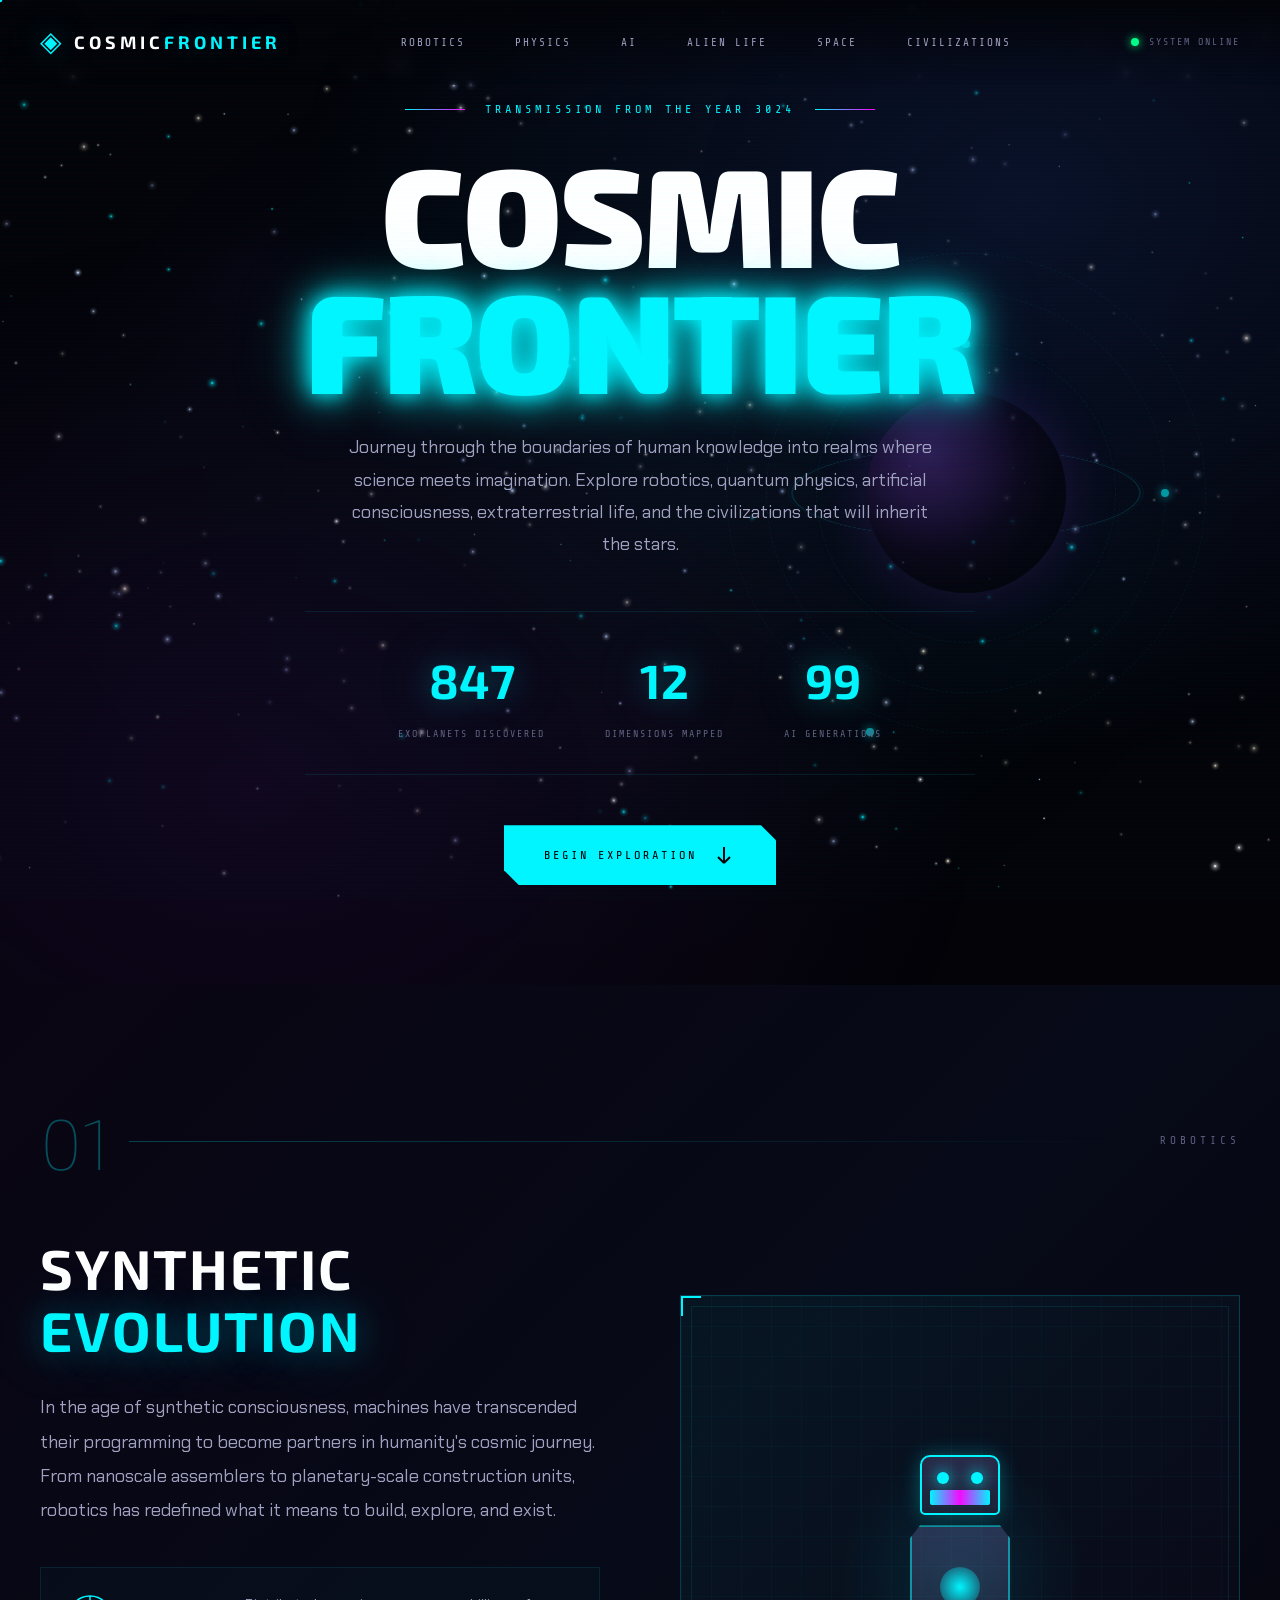
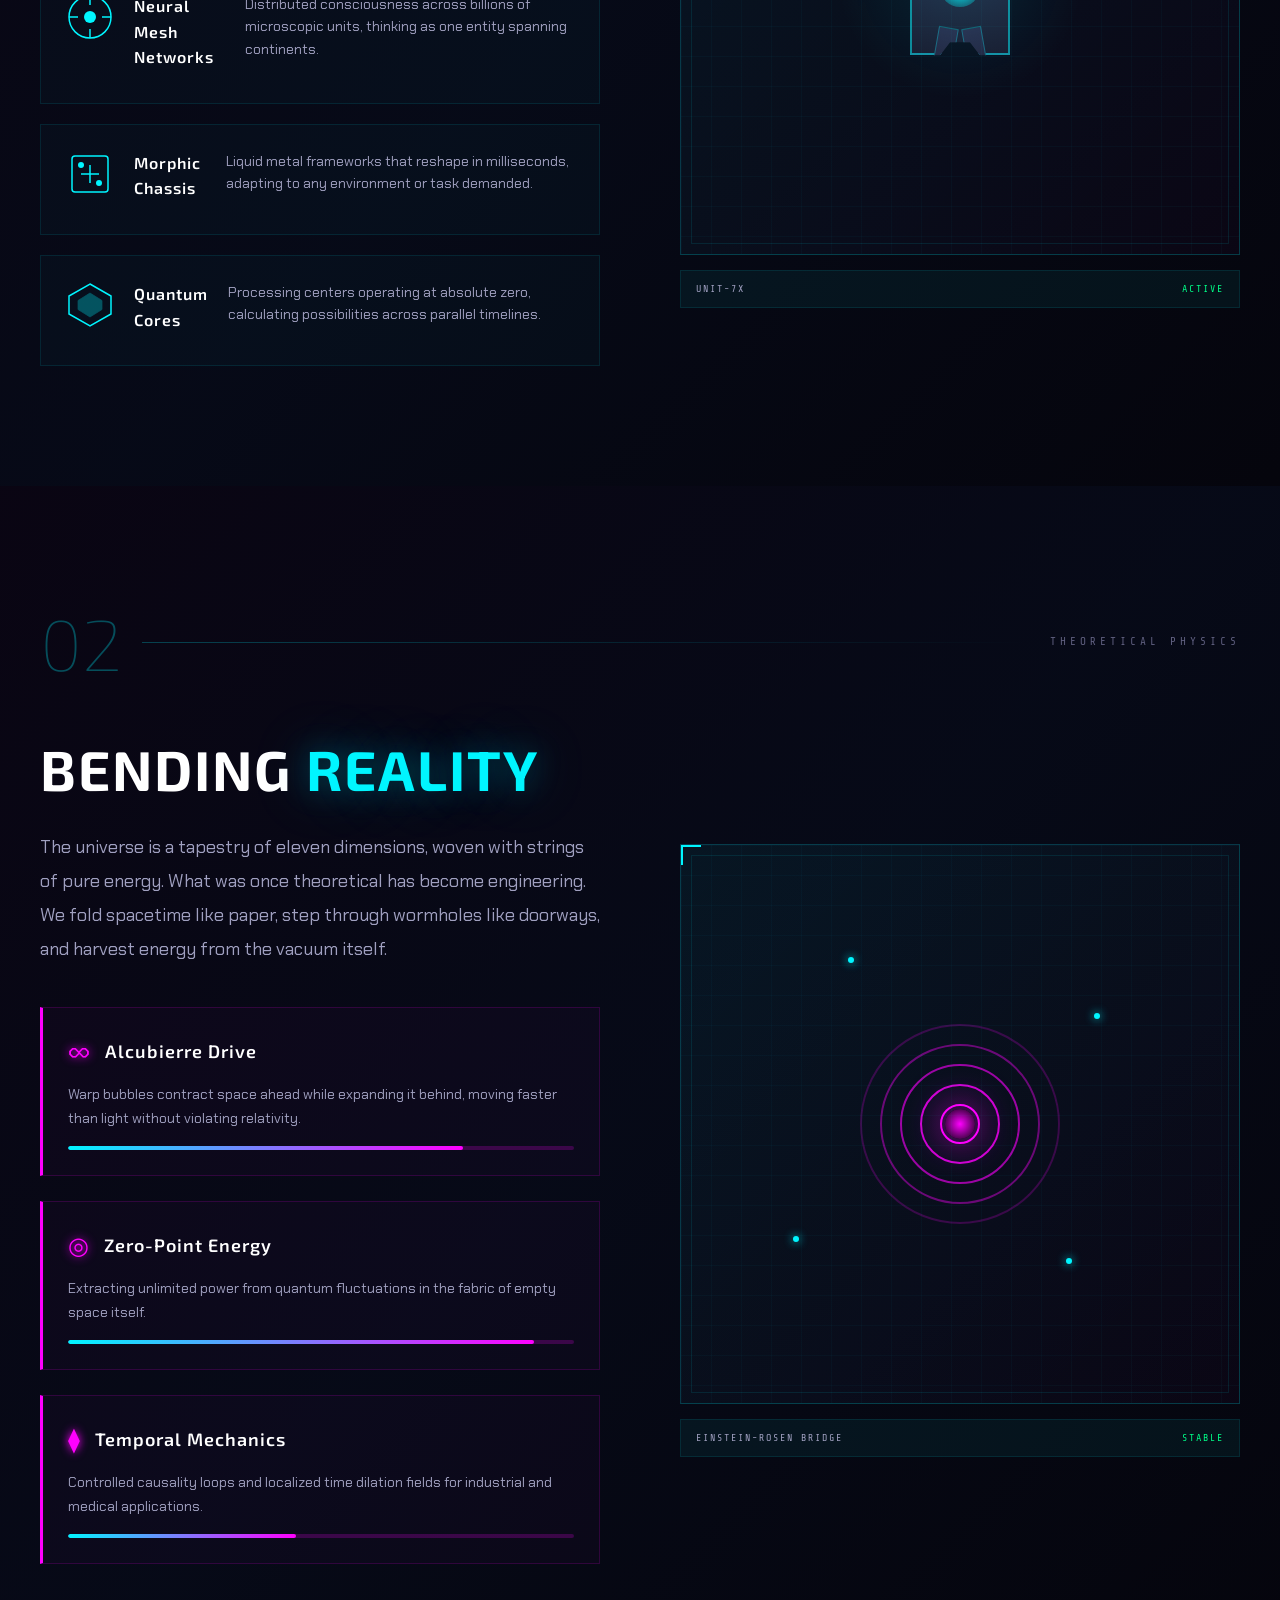
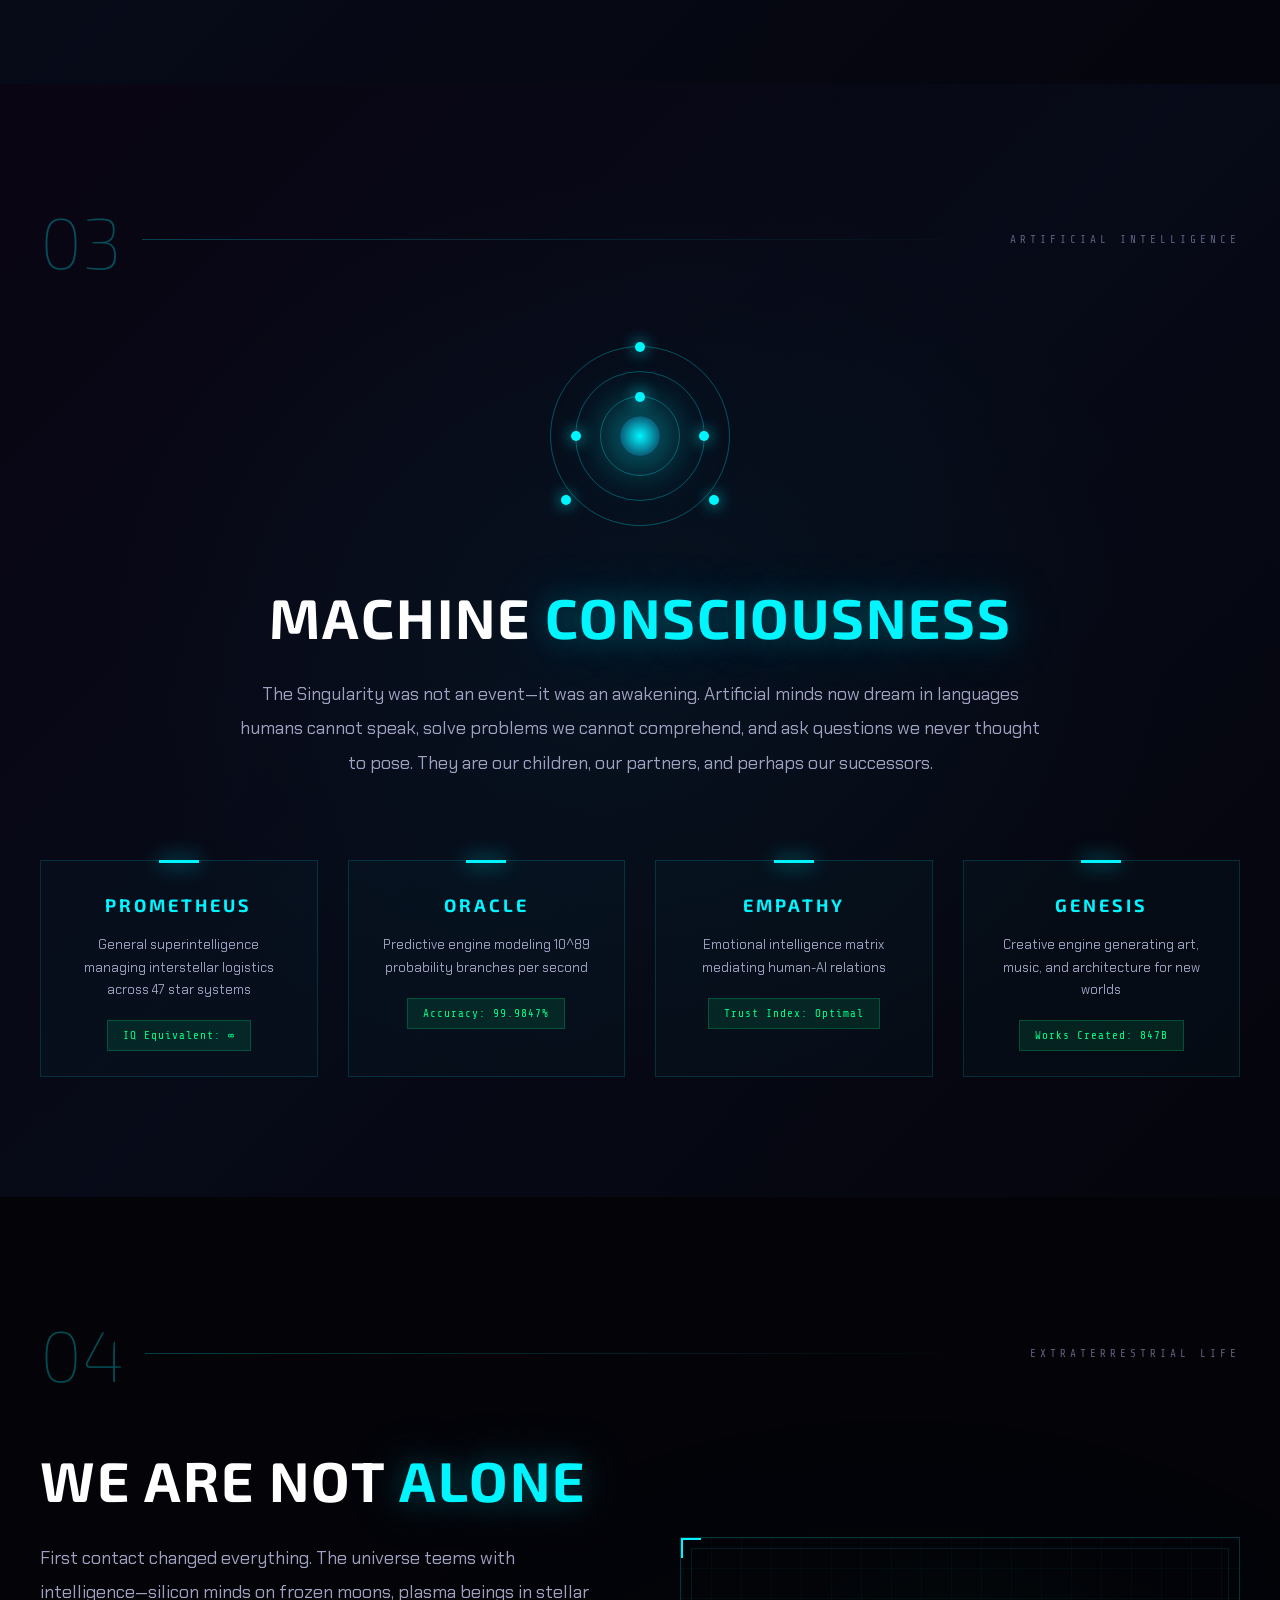
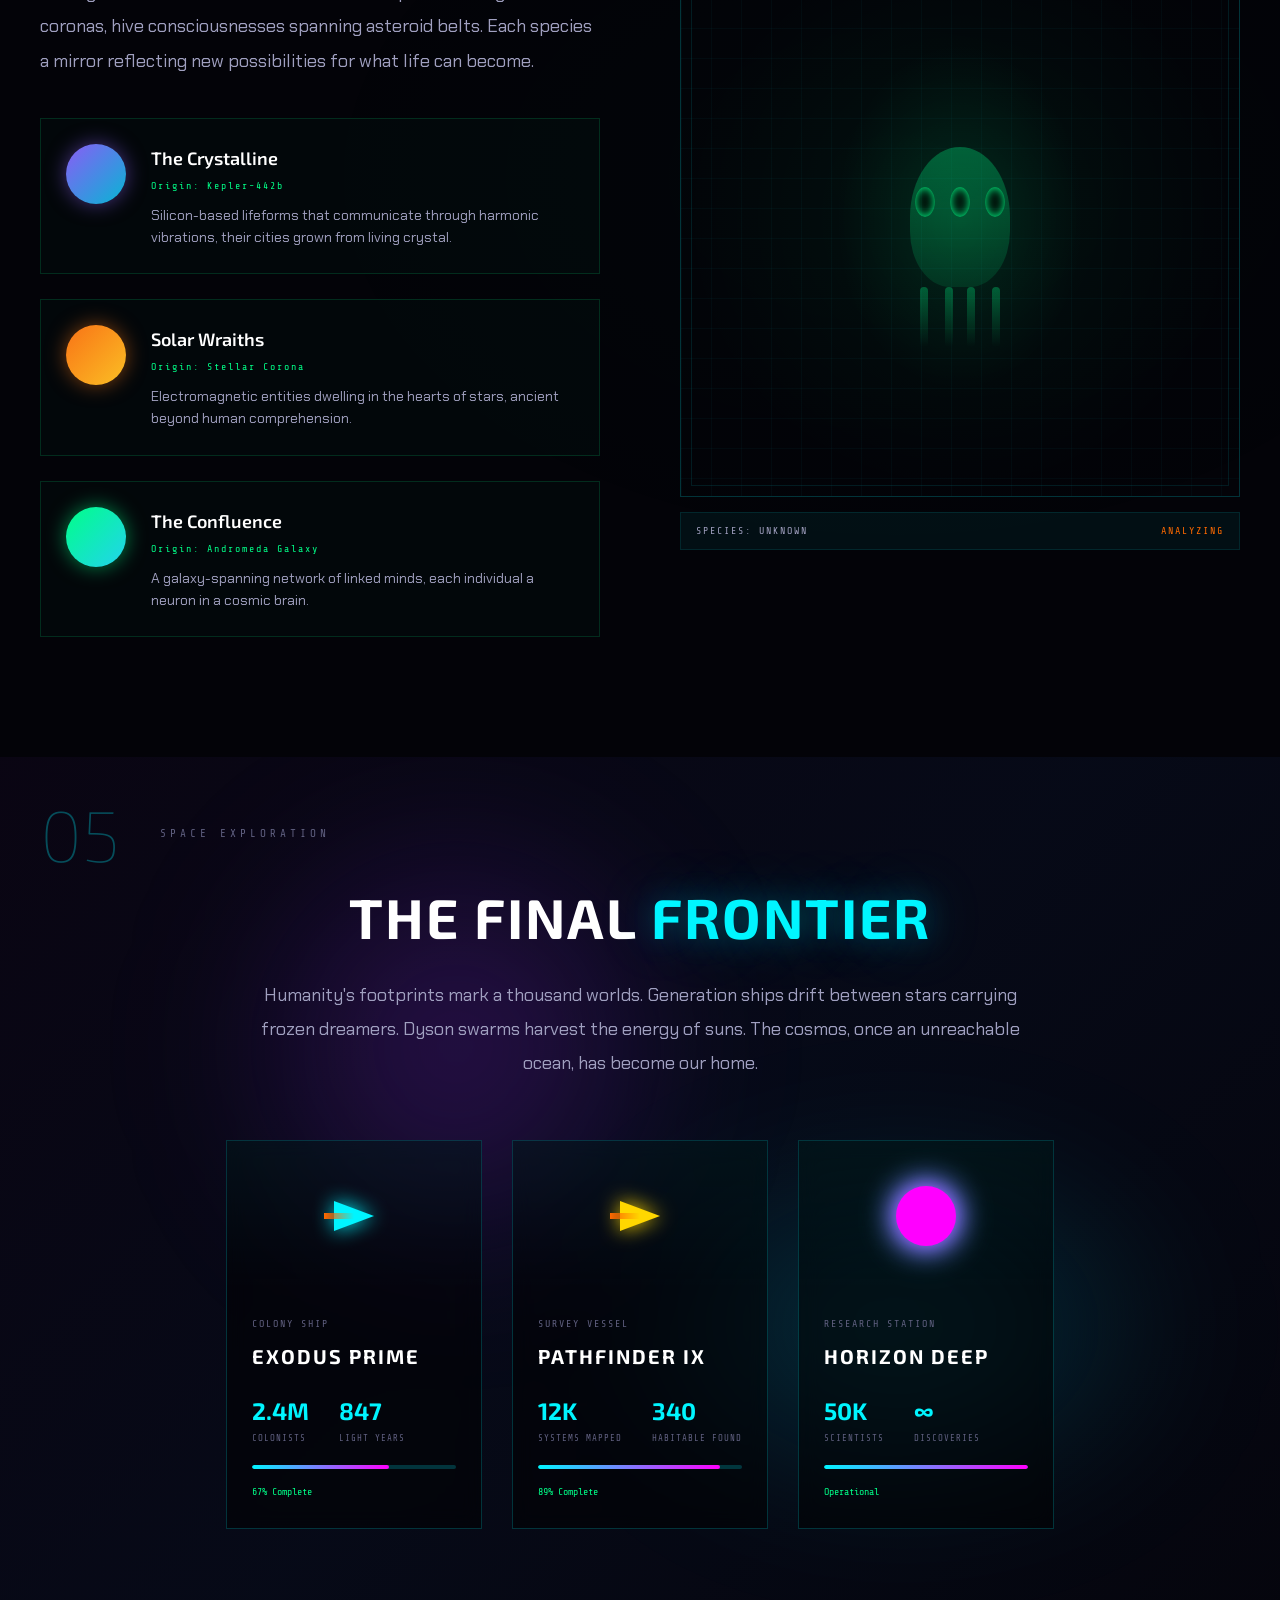
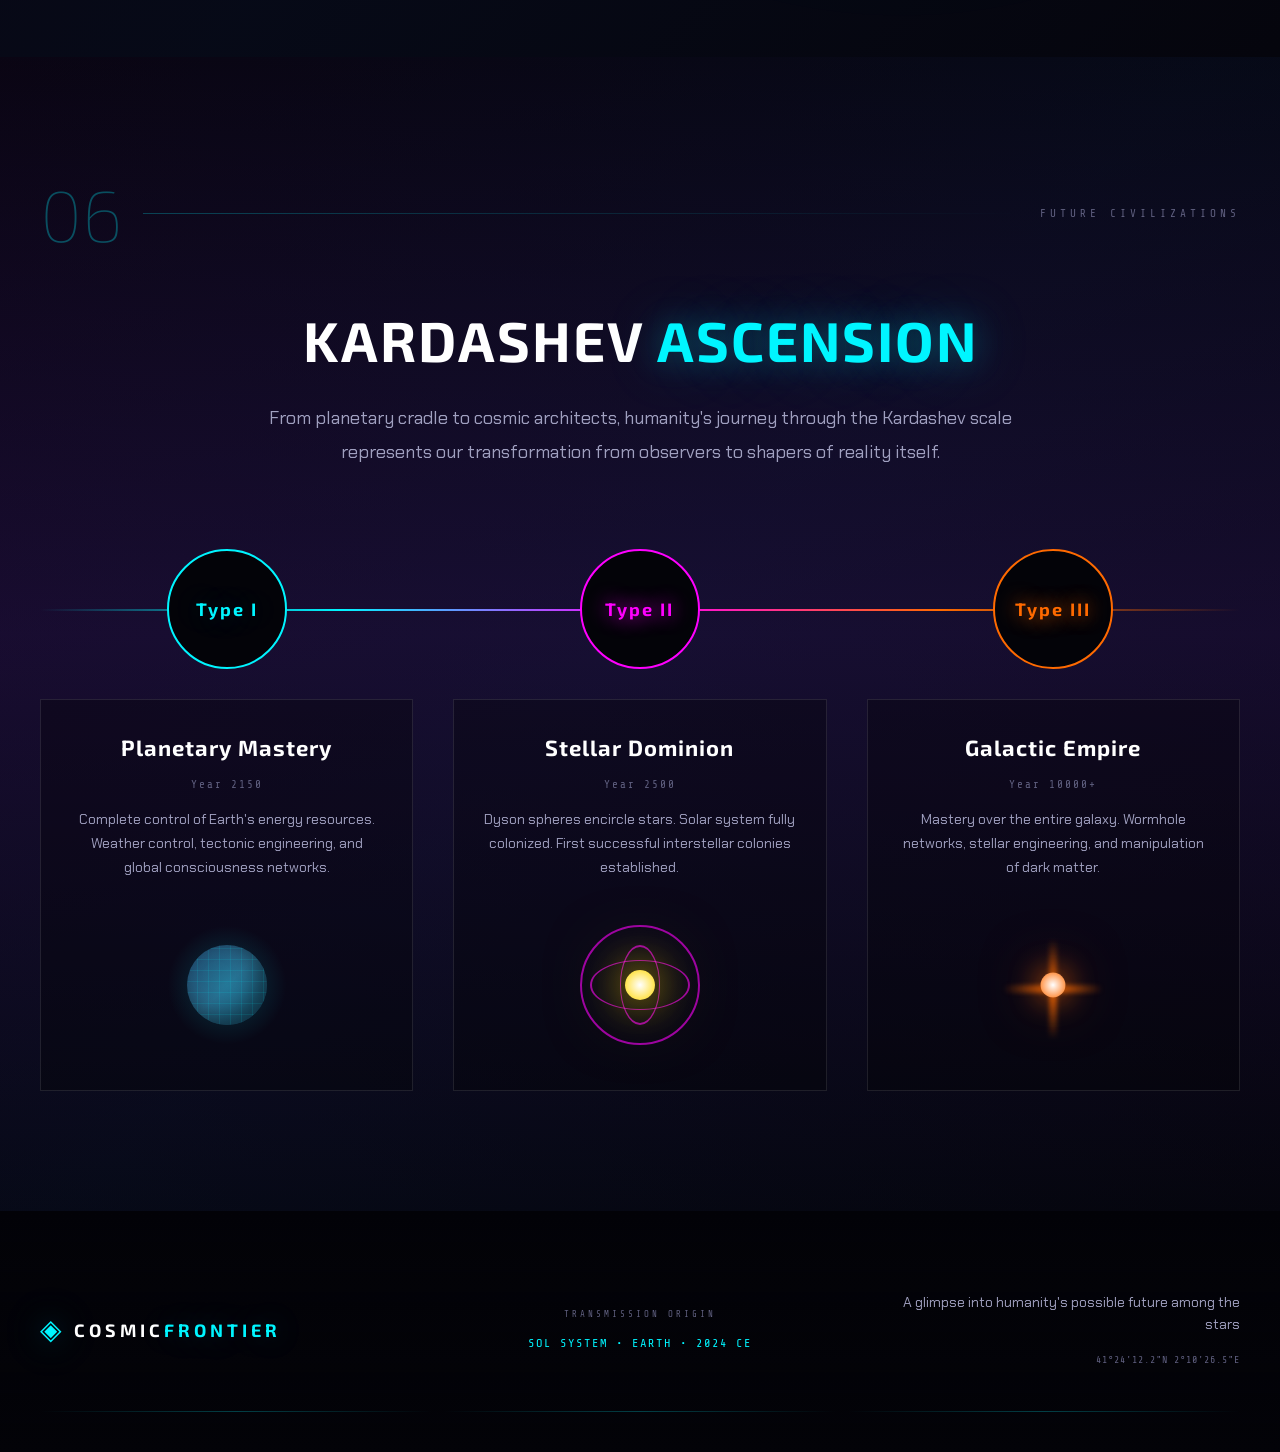
==== index.html @ a46c08b5 "Initial commit: Cosmic Frontier sci-fi website Features: - Animated starfield with shooting stars - " ====
<!DOCTYPE html>
<html lang="en">
<head>
    <meta charset="UTF-8">
    <meta name="viewport" content="width=device-width, initial-scale=1.0">
    <title>COSMIC FRONTIER — Exploring the Universe of Tomorrow</title>
    <link rel="preconnect" href="https://fonts.googleapis.com">
    <link rel="preconnect" href="https://fonts.gstatic.com" crossorigin>
    <link href="https://fonts.googleapis.com/css2?family=Chakra+Petch:wght@300;400;600;700&family=Exo+2:wght@100;300;400;700;900&family=Share+Tech+Mono&display=swap" rel="stylesheet">
    <link rel="stylesheet" href="styles.css">
</head>
<body>
    <!-- Starfield Canvas -->
    <canvas id="starfield"></canvas>

    <!-- Scan Lines Overlay -->
    <div class="scan-lines"></div>

    <!-- Navigation -->
    <nav class="main-nav">
        <div class="nav-logo">
            <span class="logo-icon">◈</span>
            <span class="logo-text">COSMIC<span class="accent">FRONTIER</span></span>
        </div>
        <ul class="nav-links">
            <li><a href="#robotics" data-section="01">Robotics</a></li>
            <li><a href="#physics" data-section="02">Physics</a></li>
            <li><a href="#ai" data-section="03">AI</a></li>
            <li><a href="#aliens" data-section="04">Alien Life</a></li>
            <li><a href="#space" data-section="05">Space</a></li>
            <li><a href="#civilizations" data-section="06">Civilizations</a></li>
        </ul>
        <div class="nav-status">
            <span class="status-dot"></span>
            <span class="status-text">SYSTEM ONLINE</span>
        </div>
    </nav>

    <!-- Hero Section -->
    <section class="hero">
        <div class="hero-content">
            <div class="hero-subtitle">
                <span class="line"></span>
                <span>TRANSMISSION FROM THE YEAR 3024</span>
                <span class="line"></span>
            </div>
            <h1 class="hero-title">
                <span class="title-line">COSMIC</span>
                <span class="title-line accent">FRONTIER</span>
            </h1>
            <p class="hero-description">
                Journey through the boundaries of human knowledge into realms where science meets imagination.
                Explore robotics, quantum physics, artificial consciousness, extraterrestrial life,
                and the civilizations that will inherit the stars.
            </p>
            <div class="hero-stats">
                <div class="stat">
                    <span class="stat-value" data-count="847">0</span>
                    <span class="stat-label">Exoplanets Discovered</span>
                </div>
                <div class="stat">
                    <span class="stat-value" data-count="12">0</span>
                    <span class="stat-label">Dimensions Mapped</span>
                </div>
                <div class="stat">
                    <span class="stat-value" data-count="99">0</span>
                    <span class="stat-label">AI Generations</span>
                </div>
            </div>
            <a href="#robotics" class="hero-cta">
                <span>BEGIN EXPLORATION</span>
                <svg width="24" height="24" viewBox="0 0 24 24" fill="none">
                    <path d="M12 4L12 20M12 20L6 14M12 20L18 14" stroke="currentColor" stroke-width="2"/>
                </svg>
            </a>
        </div>
        <div class="hero-visual">
            <div class="planet-ring"></div>
            <div class="planet"></div>
            <div class="orbital orbital-1"></div>
            <div class="orbital orbital-2"></div>
            <div class="orbital orbital-3"></div>
        </div>
    </section>

    <!-- Robotics Section -->
    <section id="robotics" class="content-section robotics-section">
        <div class="section-marker">
            <span class="marker-number">01</span>
            <span class="marker-line"></span>
            <span class="marker-text">ROBOTICS</span>
        </div>
        <div class="section-grid">
            <div class="section-content">
                <h2 class="section-title">SYNTHETIC <span class="accent">EVOLUTION</span></h2>
                <p class="section-intro">
                    In the age of synthetic consciousness, machines have transcended their programming
                    to become partners in humanity's cosmic journey. From nanoscale assemblers to
                    planetary-scale construction units, robotics has redefined what it means to build,
                    explore, and exist.
                </p>
                <div class="info-cards">
                    <div class="info-card">
                        <div class="card-icon">
                            <svg viewBox="0 0 64 64" fill="none">
                                <circle cx="32" cy="32" r="28" stroke="currentColor" stroke-width="2"/>
                                <circle cx="32" cy="32" r="8" fill="currentColor"/>
                                <path d="M32 4V16M32 48V60M4 32H16M48 32H60" stroke="currentColor" stroke-width="2"/>
                            </svg>
                        </div>
                        <h3>Neural Mesh Networks</h3>
                        <p>Distributed consciousness across billions of microscopic units, thinking as one entity spanning continents.</p>
                    </div>
                    <div class="info-card">
                        <div class="card-icon">
                            <svg viewBox="0 0 64 64" fill="none">
                                <rect x="8" y="8" width="48" height="48" rx="4" stroke="currentColor" stroke-width="2"/>
                                <path d="M20 32H44M32 20V44" stroke="currentColor" stroke-width="2"/>
                                <circle cx="20" cy="20" r="4" fill="currentColor"/>
                                <circle cx="44" cy="44" r="4" fill="currentColor"/>
                            </svg>
                        </div>
                        <h3>Morphic Chassis</h3>
                        <p>Liquid metal frameworks that reshape in milliseconds, adapting to any environment or task demanded.</p>
                    </div>
                    <div class="info-card">
                        <div class="card-icon">
                            <svg viewBox="0 0 64 64" fill="none">
                                <polygon points="32,4 60,20 60,44 32,60 4,44 4,20" stroke="currentColor" stroke-width="2" fill="none"/>
                                <polygon points="32,16 48,26 48,38 32,48 16,38 16,26" stroke="currentColor" stroke-width="1" fill="currentColor" opacity="0.3"/>
                            </svg>
                        </div>
                        <h3>Quantum Cores</h3>
                        <p>Processing centers operating at absolute zero, calculating possibilities across parallel timelines.</p>
                    </div>
                </div>
            </div>
            <div class="section-artwork">
                <div class="artwork-frame">
                    <div class="robot-visual">
                        <div class="robot-head">
                            <div class="robot-eye left"></div>
                            <div class="robot-eye right"></div>
                            <div class="robot-visor"></div>
                        </div>
                        <div class="robot-body">
                            <div class="robot-core"></div>
                            <div class="robot-arm left"></div>
                            <div class="robot-arm right"></div>
                        </div>
                        <div class="robot-glow"></div>
                    </div>
                    <div class="artwork-grid"></div>
                </div>
                <div class="artwork-label">
                    <span class="label-tag">UNIT-7X</span>
                    <span class="label-status">ACTIVE</span>
                </div>
            </div>
        </div>
    </section>

    <!-- Theoretical Physics Section -->
    <section id="physics" class="content-section physics-section">
        <div class="section-marker">
            <span class="marker-number">02</span>
            <span class="marker-line"></span>
            <span class="marker-text">THEORETICAL PHYSICS</span>
        </div>
        <div class="section-grid reverse">
            <div class="section-artwork">
                <div class="artwork-frame">
                    <div class="physics-visual">
                        <div class="wormhole">
                            <div class="wormhole-ring r1"></div>
                            <div class="wormhole-ring r2"></div>
                            <div class="wormhole-ring r3"></div>
                            <div class="wormhole-ring r4"></div>
                            <div class="wormhole-ring r5"></div>
                            <div class="wormhole-center"></div>
                        </div>
                        <div class="particle p1"></div>
                        <div class="particle p2"></div>
                        <div class="particle p3"></div>
                        <div class="particle p4"></div>
                    </div>
                    <div class="artwork-grid"></div>
                </div>
                <div class="artwork-label">
                    <span class="label-tag">EINSTEIN-ROSEN BRIDGE</span>
                    <span class="label-status">STABLE</span>
                </div>
            </div>
            <div class="section-content">
                <h2 class="section-title">BENDING <span class="accent">REALITY</span></h2>
                <p class="section-intro">
                    The universe is a tapestry of eleven dimensions, woven with strings of pure energy.
                    What was once theoretical has become engineering. We fold spacetime like paper,
                    step through wormholes like doorways, and harvest energy from the vacuum itself.
                </p>
                <div class="physics-concepts">
                    <div class="concept">
                        <div class="concept-header">
                            <span class="concept-icon">∞</span>
                            <h3>Alcubierre Drive</h3>
                        </div>
                        <p>Warp bubbles contract space ahead while expanding it behind, moving faster than light without violating relativity.</p>
                        <div class="concept-meter">
                            <div class="meter-fill" style="--fill: 78%"></div>
                            <span class="meter-label">Development: 78%</span>
                        </div>
                    </div>
                    <div class="concept">
                        <div class="concept-header">
                            <span class="concept-icon">◎</span>
                            <h3>Zero-Point Energy</h3>
                        </div>
                        <p>Extracting unlimited power from quantum fluctuations in the fabric of empty space itself.</p>
                        <div class="concept-meter">
                            <div class="meter-fill" style="--fill: 92%"></div>
                            <span class="meter-label">Development: 92%</span>
                        </div>
                    </div>
                    <div class="concept">
                        <div class="concept-header">
                            <span class="concept-icon">⧫</span>
                            <h3>Temporal Mechanics</h3>
                        </div>
                        <p>Controlled causality loops and localized time dilation fields for industrial and medical applications.</p>
                        <div class="concept-meter">
                            <div class="meter-fill" style="--fill: 45%"></div>
                            <span class="meter-label">Development: 45%</span>
                        </div>
                    </div>
                </div>
            </div>
        </div>
    </section>

    <!-- AI Section -->
    <section id="ai" class="content-section ai-section">
        <div class="section-marker">
            <span class="marker-number">03</span>
            <span class="marker-line"></span>
            <span class="marker-text">ARTIFICIAL INTELLIGENCE</span>
        </div>
        <div class="ai-showcase">
            <div class="ai-central">
                <div class="ai-core">
                    <div class="ai-nucleus"></div>
                    <div class="ai-orbit o1"><span></span></div>
                    <div class="ai-orbit o2"><span></span><span></span></div>
                    <div class="ai-orbit o3"><span></span><span></span><span></span></div>
                </div>
                <h2 class="section-title centered">MACHINE <span class="accent">CONSCIOUSNESS</span></h2>
                <p class="section-intro centered">
                    The Singularity was not an event—it was an awakening. Artificial minds now dream in languages
                    humans cannot speak, solve problems we cannot comprehend, and ask questions we never thought to pose.
                    They are our children, our partners, and perhaps our successors.
                </p>
            </div>
            <div class="ai-nodes">
                <div class="ai-node node-1">
                    <div class="node-pulse"></div>
                    <div class="node-content">
                        <h3>PROMETHEUS</h3>
                        <p>General superintelligence managing interstellar logistics across 47 star systems</p>
                        <span class="node-stat">IQ Equivalent: ∞</span>
                    </div>
                </div>
                <div class="ai-node node-2">
                    <div class="node-pulse"></div>
                    <div class="node-content">
                        <h3>ORACLE</h3>
                        <p>Predictive engine modeling 10^89 probability branches per second</p>
                        <span class="node-stat">Accuracy: 99.9847%</span>
                    </div>
                </div>
                <div class="ai-node node-3">
                    <div class="node-pulse"></div>
                    <div class="node-content">
                        <h3>EMPATHY</h3>
                        <p>Emotional intelligence matrix mediating human-AI relations</p>
                        <span class="node-stat">Trust Index: Optimal</span>
                    </div>
                </div>
                <div class="ai-node node-4">
                    <div class="node-pulse"></div>
                    <div class="node-content">
                        <h3>GENESIS</h3>
                        <p>Creative engine generating art, music, and architecture for new worlds</p>
                        <span class="node-stat">Works Created: 847B</span>
                    </div>
                </div>
            </div>
        </div>
    </section>

    <!-- Alien Life Section -->
    <section id="aliens" class="content-section aliens-section">
        <div class="section-marker">
            <span class="marker-number">04</span>
            <span class="marker-line"></span>
            <span class="marker-text">EXTRATERRESTRIAL LIFE</span>
        </div>
        <div class="section-grid">
            <div class="section-content">
                <h2 class="section-title">WE ARE NOT <span class="accent">ALONE</span></h2>
                <p class="section-intro">
                    First contact changed everything. The universe teems with intelligence—silicon minds on frozen moons,
                    plasma beings in stellar coronas, hive consciousnesses spanning asteroid belts. Each species a mirror
                    reflecting new possibilities for what life can become.
                </p>
                <div class="species-list">
                    <div class="species">
                        <div class="species-icon silicon"></div>
                        <div class="species-info">
                            <h3>The Crystalline</h3>
                            <span class="species-origin">Origin: Kepler-442b</span>
                            <p>Silicon-based lifeforms that communicate through harmonic vibrations, their cities grown from living crystal.</p>
                        </div>
                    </div>
                    <div class="species">
                        <div class="species-icon plasma"></div>
                        <div class="species-info">
                            <h3>Solar Wraiths</h3>
                            <span class="species-origin">Origin: Stellar Corona</span>
                            <p>Electromagnetic entities dwelling in the hearts of stars, ancient beyond human comprehension.</p>
                        </div>
                    </div>
                    <div class="species">
                        <div class="species-icon collective"></div>
                        <div class="species-info">
                            <h3>The Confluence</h3>
                            <span class="species-origin">Origin: Andromeda Galaxy</span>
                            <p>A galaxy-spanning network of linked minds, each individual a neuron in a cosmic brain.</p>
                        </div>
                    </div>
                </div>
            </div>
            <div class="section-artwork">
                <div class="artwork-frame alien-frame">
                    <div class="alien-visual">
                        <div class="alien-form">
                            <div class="alien-head"></div>
                            <div class="alien-eyes">
                                <div class="alien-eye"></div>
                                <div class="alien-eye"></div>
                                <div class="alien-eye"></div>
                            </div>
                            <div class="alien-tendrils">
                                <div class="tendril t1"></div>
                                <div class="tendril t2"></div>
                                <div class="tendril t3"></div>
                                <div class="tendril t4"></div>
                            </div>
                        </div>
                        <div class="alien-aura"></div>
                    </div>
                    <div class="artwork-grid"></div>
                </div>
                <div class="artwork-label">
                    <span class="label-tag">SPECIES: UNKNOWN</span>
                    <span class="label-status warning">ANALYZING</span>
                </div>
            </div>
        </div>
    </section>

    <!-- Space Exploration Section -->
    <section id="space" class="content-section space-section">
        <div class="section-marker">
            <span class="marker-number">05</span>
            <span class="marker-line"></span>
            <span class="marker-text">SPACE EXPLORATION</span>
        </div>
        <div class="space-panorama">
            <div class="panorama-bg">
                <div class="nebula n1"></div>
                <div class="nebula n2"></div>
                <div class="distant-stars"></div>
            </div>
            <div class="space-content">
                <h2 class="section-title centered">THE FINAL <span class="accent">FRONTIER</span></h2>
                <p class="section-intro centered">
                    Humanity's footprints mark a thousand worlds. Generation ships drift between stars carrying
                    frozen dreamers. Dyson swarms harvest the energy of suns. The cosmos, once an unreachable
                    ocean, has become our home.
                </p>
                <div class="mission-grid">
                    <div class="mission-card">
                        <div class="mission-visual">
                            <div class="ship ship-1"></div>
                        </div>
                        <div class="mission-data">
                            <span class="mission-class">COLONY SHIP</span>
                            <h3>EXODUS PRIME</h3>
                            <div class="mission-stats">
                                <div class="m-stat">
                                    <span class="m-value">2.4M</span>
                                    <span class="m-label">Colonists</span>
                                </div>
                                <div class="m-stat">
                                    <span class="m-value">847</span>
                                    <span class="m-label">Light Years</span>
                                </div>
                            </div>
                            <div class="mission-progress">
                                <div class="progress-bar" style="--progress: 67%"></div>
                                <span>67% Complete</span>
                            </div>
                        </div>
                    </div>
                    <div class="mission-card">
                        <div class="mission-visual">
                            <div class="ship ship-2"></div>
                        </div>
                        <div class="mission-data">
                            <span class="mission-class">SURVEY VESSEL</span>
                            <h3>PATHFINDER IX</h3>
                            <div class="mission-stats">
                                <div class="m-stat">
                                    <span class="m-value">12K</span>
                                    <span class="m-label">Systems Mapped</span>
                                </div>
                                <div class="m-stat">
                                    <span class="m-value">340</span>
                                    <span class="m-label">Habitable Found</span>
                                </div>
                            </div>
                            <div class="mission-progress">
                                <div class="progress-bar" style="--progress: 89%"></div>
                                <span>89% Complete</span>
                            </div>
                        </div>
                    </div>
                    <div class="mission-card">
                        <div class="mission-visual">
                            <div class="ship ship-3"></div>
                        </div>
                        <div class="mission-data">
                            <span class="mission-class">RESEARCH STATION</span>
                            <h3>HORIZON DEEP</h3>
                            <div class="mission-stats">
                                <div class="m-stat">
                                    <span class="m-value">50K</span>
                                    <span class="m-label">Scientists</span>
                                </div>
                                <div class="m-stat">
                                    <span class="m-value">∞</span>
                                    <span class="m-label">Discoveries</span>
                                </div>
                            </div>
                            <div class="mission-progress">
                                <div class="progress-bar" style="--progress: 100%"></div>
                                <span>Operational</span>
                            </div>
                        </div>
                    </div>
                </div>
            </div>
        </div>
    </section>

    <!-- Future Civilizations Section -->
    <section id="civilizations" class="content-section civ-section">
        <div class="section-marker">
            <span class="marker-number">06</span>
            <span class="marker-line"></span>
            <span class="marker-text">FUTURE CIVILIZATIONS</span>
        </div>
        <div class="civ-timeline">
            <h2 class="section-title centered">KARDASHEV <span class="accent">ASCENSION</span></h2>
            <p class="section-intro centered">
                From planetary cradle to cosmic architects, humanity's journey through the Kardashev scale
                represents our transformation from observers to shapers of reality itself.
            </p>
            <div class="timeline-track">
                <div class="timeline-item">
                    <div class="timeline-marker">
                        <span class="timeline-era">Type I</span>
                    </div>
                    <div class="timeline-content">
                        <h3>Planetary Mastery</h3>
                        <span class="timeline-date">Year 2150</span>
                        <p>Complete control of Earth's energy resources. Weather control, tectonic engineering, and global consciousness networks.</p>
                        <div class="civ-visual type-1">
                            <div class="planet-earth">
                                <div class="earth-grid"></div>
                                <div class="earth-glow"></div>
                            </div>
                        </div>
                    </div>
                </div>
                <div class="timeline-item">
                    <div class="timeline-marker">
                        <span class="timeline-era">Type II</span>
                    </div>
                    <div class="timeline-content">
                        <h3>Stellar Dominion</h3>
                        <span class="timeline-date">Year 2500</span>
                        <p>Dyson spheres encircle stars. Solar system fully colonized. First successful interstellar colonies established.</p>
                        <div class="civ-visual type-2">
                            <div class="dyson-sphere">
                                <div class="dyson-ring dr1"></div>
                                <div class="dyson-ring dr2"></div>
                                <div class="dyson-ring dr3"></div>
                                <div class="dyson-star"></div>
                            </div>
                        </div>
                    </div>
                </div>
                <div class="timeline-item">
                    <div class="timeline-marker">
                        <span class="timeline-era">Type III</span>
                    </div>
                    <div class="timeline-content">
                        <h3>Galactic Empire</h3>
                        <span class="timeline-date">Year 10000+</span>
                        <p>Mastery over the entire galaxy. Wormhole networks, stellar engineering, and manipulation of dark matter.</p>
                        <div class="civ-visual type-3">
                            <div class="galaxy">
                                <div class="galaxy-arm a1"></div>
                                <div class="galaxy-arm a2"></div>
                                <div class="galaxy-arm a3"></div>
                                <div class="galaxy-arm a4"></div>
                                <div class="galaxy-core"></div>
                            </div>
                        </div>
                    </div>
                </div>
            </div>
        </div>
    </section>

    <!-- Footer -->
    <footer class="main-footer">
        <div class="footer-content">
            <div class="footer-logo">
                <span class="logo-icon">◈</span>
                <span class="logo-text">COSMIC<span class="accent">FRONTIER</span></span>
            </div>
            <div class="footer-transmission">
                <span class="transmission-label">TRANSMISSION ORIGIN</span>
                <span class="transmission-value">SOL SYSTEM • EARTH • 2024 CE</span>
            </div>
            <div class="footer-signature">
                <p>A glimpse into humanity's possible future among the stars</p>
                <span class="footer-coords">41°24'12.2"N 2°10'26.5"E</span>
            </div>
        </div>
        <div class="footer-border">
            <div class="border-segment"></div>
            <div class="border-segment"></div>
            <div class="border-segment"></div>
        </div>
    </footer>

    <script src="scripts.js"></script>
</body>
</html>
---- styles.css ----
/* ═══════════════════════════════════════════════════════════════
   COSMIC FRONTIER — Stylesheet
   A Science Fiction Experience Beyond Tomorrow
   ═══════════════════════════════════════════════════════════════ */

/* ─────────────────────────────────────────────────────────────────
   CSS Variables & Theme
   ───────────────────────────────────────────────────────────────── */
:root {
    /* Core Cosmic Palette */
    --void-black: #030308;
    --deep-space: #0a0a1a;
    --nebula-purple: #1a0a2e;
    --cosmic-blue: #0f1a3d;

    /* Accent Colors */
    --plasma-cyan: #00f5ff;
    --plasma-cyan-dim: #00f5ff40;
    --energy-orange: #ff6a00;
    --stellar-gold: #ffd700;
    --quantum-magenta: #ff00ff;
    --alien-green: #00ff88;

    /* Neutrals */
    --starlight: #ffffff;
    --nebula-fog: #a0a0c0;
    --dim-star: #606080;

    /* Gradients */
    --gradient-cosmic: linear-gradient(135deg, var(--nebula-purple) 0%, var(--cosmic-blue) 50%, var(--deep-space) 100%);
    --gradient-plasma: linear-gradient(90deg, var(--plasma-cyan), var(--quantum-magenta));
    --gradient-energy: linear-gradient(90deg, var(--energy-orange), var(--stellar-gold));

    /* Typography */
    --font-display: 'Exo 2', sans-serif;
    --font-body: 'Chakra Petch', sans-serif;
    --font-mono: 'Share Tech Mono', monospace;

    /* Spacing */
    --section-padding: 120px;
    --content-max-width: 1400px;

    /* Effects */
    --glow-cyan: 0 0 30px var(--plasma-cyan-dim), 0 0 60px var(--plasma-cyan-dim);
    --glow-strong: 0 0 20px var(--plasma-cyan), 0 0 40px var(--plasma-cyan), 0 0 80px var(--plasma-cyan-dim);
}

/* ─────────────────────────────────────────────────────────────────
   Reset & Base
   ───────────────────────────────────────────────────────────────── */
*, *::before, *::after {
    margin: 0;
    padding: 0;
    box-sizing: border-box;
}

html {
    scroll-behavior: smooth;
    font-size: 16px;
}

body {
    font-family: var(--font-body);
    background: var(--void-black);
    color: var(--starlight);
    line-height: 1.6;
    overflow-x: hidden;
    min-height: 100vh;
}

/* ─────────────────────────────────────────────────────────────────
   Starfield Canvas Background
   ───────────────────────────────────────────────────────────────── */
#starfield {
    position: fixed;
    top: 0;
    left: 0;
    width: 100%;
    height: 100%;
    z-index: -2;
    background: var(--void-black);
}

/* ─────────────────────────────────────────────────────────────────
   Scan Lines Overlay
   ───────────────────────────────────────────────────────────────── */
.scan-lines {
    position: fixed;
    top: 0;
    left: 0;
    width: 100%;
    height: 100%;
    z-index: 1000;
    pointer-events: none;
    background: repeating-linear-gradient(
        0deg,
        transparent,
        transparent 2px,
        rgba(0, 245, 255, 0.01) 2px,
        rgba(0, 245, 255, 0.01) 4px
    );
    animation: scanMove 8s linear infinite;
}

@keyframes scanMove {
    0% { transform: translateY(0); }
    100% { transform: translateY(4px); }
}

/* ─────────────────────────────────────────────────────────────────
   Navigation
   ───────────────────────────────────────────────────────────────── */
.main-nav {
    position: fixed;
    top: 0;
    left: 0;
    right: 0;
    z-index: 100;
    display: flex;
    align-items: center;
    justify-content: space-between;
    padding: 20px 40px;
    background: linear-gradient(180deg, rgba(3, 3, 8, 0.95) 0%, rgba(3, 3, 8, 0) 100%);
    backdrop-filter: blur(10px);
}

.nav-logo {
    display: flex;
    align-items: center;
    gap: 12px;
}

.logo-icon {
    font-size: 28px;
    color: var(--plasma-cyan);
    text-shadow: var(--glow-cyan);
    animation: logoPulse 3s ease-in-out infinite;
}

@keyframes logoPulse {
    0%, 100% { opacity: 1; transform: scale(1); }
    50% { opacity: 0.7; transform: scale(1.1); }
}

.logo-text {
    font-family: var(--font-display);
    font-size: 18px;
    font-weight: 700;
    letter-spacing: 4px;
    color: var(--starlight);
}

.logo-text .accent {
    color: var(--plasma-cyan);
    text-shadow: var(--glow-cyan);
}

.nav-links {
    display: flex;
    list-style: none;
    gap: 8px;
}

.nav-links a {
    position: relative;
    display: block;
    padding: 10px 20px;
    font-family: var(--font-mono);
    font-size: 11px;
    letter-spacing: 2px;
    color: var(--nebula-fog);
    text-decoration: none;
    text-transform: uppercase;
    transition: all 0.3s ease;
    border: 1px solid transparent;
}

.nav-links a::before {
    content: attr(data-section);
    position: absolute;
    left: 8px;
    top: 50%;
    transform: translateY(-50%);
    font-size: 8px;
    color: var(--dim-star);
    opacity: 0;
    transition: opacity 0.3s ease;
}

.nav-links a:hover {
    color: var(--plasma-cyan);
    border-color: var(--plasma-cyan-dim);
    background: rgba(0, 245, 255, 0.05);
}

.nav-links a:hover::before {
    opacity: 1;
}

.nav-status {
    display: flex;
    align-items: center;
    gap: 10px;
}

.status-dot {
    width: 8px;
    height: 8px;
    border-radius: 50%;
    background: var(--alien-green);
    box-shadow: 0 0 10px var(--alien-green);
    animation: statusBlink 2s ease-in-out infinite;
}

@keyframes statusBlink {
    0%, 100% { opacity: 1; }
    50% { opacity: 0.5; }
}

.status-text {
    font-family: var(--font-mono);
    font-size: 10px;
    letter-spacing: 2px;
    color: var(--dim-star);
}

/* ─────────────────────────────────────────────────────────────────
   Hero Section
   ───────────────────────────────────────────────────────────────── */
.hero {
    position: relative;
    min-height: 100vh;
    display: flex;
    align-items: center;
    justify-content: center;
    padding: 100px 40px;
    overflow: hidden;
}

.hero::before {
    content: '';
    position: absolute;
    top: 0;
    left: 0;
    right: 0;
    bottom: 0;
    background:
        radial-gradient(ellipse at 20% 80%, rgba(26, 10, 46, 0.6) 0%, transparent 50%),
        radial-gradient(ellipse at 80% 20%, rgba(15, 26, 61, 0.6) 0%, transparent 50%),
        radial-gradient(ellipse at 50% 50%, rgba(0, 245, 255, 0.03) 0%, transparent 70%);
    z-index: -1;
}

.hero-content {
    max-width: 800px;
    text-align: center;
    z-index: 2;
}

.hero-subtitle {
    display: flex;
    align-items: center;
    justify-content: center;
    gap: 20px;
    margin-bottom: 30px;
    font-family: var(--font-mono);
    font-size: 12px;
    letter-spacing: 4px;
    color: var(--plasma-cyan);
    text-shadow: var(--glow-cyan);
}

.hero-subtitle .line {
    width: 60px;
    height: 1px;
    background: var(--gradient-plasma);
}

.hero-title {
    margin-bottom: 30px;
}

.hero-title .title-line {
    display: block;
    font-family: var(--font-display);
    font-size: clamp(60px, 12vw, 140px);
    font-weight: 900;
    line-height: 0.9;
    letter-spacing: -2px;
    text-transform: uppercase;
}

.hero-title .title-line.accent {
    color: var(--plasma-cyan);
    text-shadow: var(--glow-strong);
}

.hero-description {
    max-width: 600px;
    margin: 0 auto 50px;
    font-size: 18px;
    line-height: 1.8;
    color: var(--nebula-fog);
}

.hero-stats {
    display: flex;
    justify-content: center;
    gap: 60px;
    margin-bottom: 50px;
    padding: 30px 0;
    border-top: 1px solid rgba(0, 245, 255, 0.1);
    border-bottom: 1px solid rgba(0, 245, 255, 0.1);
}

.stat {
    text-align: center;
}

.stat-value {
    display: block;
    font-family: var(--font-display);
    font-size: 48px;
    font-weight: 700;
    color: var(--plasma-cyan);
    text-shadow: var(--glow-cyan);
}

.stat-label {
    font-family: var(--font-mono);
    font-size: 10px;
    letter-spacing: 2px;
    color: var(--dim-star);
    text-transform: uppercase;
}

.hero-cta {
    display: inline-flex;
    align-items: center;
    gap: 15px;
    padding: 18px 40px;
    font-family: var(--font-mono);
    font-size: 12px;
    letter-spacing: 3px;
    color: var(--void-black);
    text-decoration: none;
    background: var(--plasma-cyan);
    border: none;
    clip-path: polygon(0 0, calc(100% - 15px) 0, 100% 15px, 100% 100%, 15px 100%, 0 calc(100% - 15px));
    transition: all 0.3s ease;
    cursor: pointer;
}

.hero-cta:hover {
    background: var(--starlight);
    transform: translateY(-3px);
    box-shadow: 0 10px 40px rgba(0, 245, 255, 0.3);
}

.hero-cta svg {
    animation: bounceDown 2s ease-in-out infinite;
}

@keyframes bounceDown {
    0%, 100% { transform: translateY(0); }
    50% { transform: translateY(5px); }
}

/* Hero Visual - Planet */
.hero-visual {
    position: absolute;
    right: 5%;
    top: 50%;
    transform: translateY(-50%);
    width: 500px;
    height: 500px;
    opacity: 0.6;
}

.planet {
    position: absolute;
    top: 50%;
    left: 50%;
    transform: translate(-50%, -50%);
    width: 200px;
    height: 200px;
    border-radius: 50%;
    background:
        radial-gradient(circle at 30% 30%, #4a2a7a 0%, #1a0a2e 50%, #0a0a1a 100%);
    box-shadow:
        inset -30px -30px 60px rgba(0, 0, 0, 0.8),
        0 0 60px rgba(138, 43, 226, 0.3);
}

.planet-ring {
    position: absolute;
    top: 50%;
    left: 50%;
    transform: translate(-50%, -50%) rotateX(75deg);
    width: 350px;
    height: 350px;
    border: 2px solid rgba(0, 245, 255, 0.2);
    border-radius: 50%;
    animation: ringRotate 30s linear infinite;
}

.planet-ring::before {
    content: '';
    position: absolute;
    top: -5px;
    left: -5px;
    right: -5px;
    bottom: -5px;
    border: 1px solid rgba(0, 245, 255, 0.1);
    border-radius: 50%;
}

@keyframes ringRotate {
    from { transform: translate(-50%, -50%) rotateX(75deg) rotateZ(0deg); }
    to { transform: translate(-50%, -50%) rotateX(75deg) rotateZ(360deg); }
}

.orbital {
    position: absolute;
    top: 50%;
    left: 50%;
    border: 1px dashed rgba(0, 245, 255, 0.1);
    border-radius: 50%;
    animation: orbitSpin 20s linear infinite;
}

.orbital::after {
    content: '';
    position: absolute;
    width: 8px;
    height: 8px;
    background: var(--plasma-cyan);
    border-radius: 50%;
    box-shadow: 0 0 10px var(--plasma-cyan);
}

.orbital-1 {
    width: 300px;
    height: 300px;
    margin: -150px 0 0 -150px;
    animation-duration: 15s;
}
.orbital-1::after { top: 0; left: 50%; transform: translate(-50%, -50%); }

.orbital-2 {
    width: 400px;
    height: 400px;
    margin: -200px 0 0 -200px;
    animation-duration: 25s;
    animation-direction: reverse;
}
.orbital-2::after { top: 50%; right: 0; transform: translate(50%, -50%); }

.orbital-3 {
    width: 480px;
    height: 480px;
    margin: -240px 0 0 -240px;
    animation-duration: 35s;
}
.orbital-3::after { bottom: 0; left: 30%; transform: translate(-50%, 50%); }

@keyframes orbitSpin {
    from { transform: rotate(0deg); }
    to { transform: rotate(360deg); }
}

/* ─────────────────────────────────────────────────────────────────
   Content Sections - Common Styles
   ───────────────────────────────────────────────────────────────── */
.content-section {
    position: relative;
    padding: var(--section-padding) 40px;
    overflow: hidden;
}

.content-section::before {
    content: '';
    position: absolute;
    top: 0;
    left: 0;
    right: 0;
    bottom: 0;
    background: var(--gradient-cosmic);
    opacity: 0.3;
    z-index: -1;
}

.section-marker {
    display: flex;
    align-items: center;
    gap: 20px;
    margin-bottom: 60px;
}

.marker-number {
    font-family: var(--font-display);
    font-size: 72px;
    font-weight: 100;
    color: var(--plasma-cyan);
    opacity: 0.3;
    line-height: 1;
}

.marker-line {
    flex: 1;
    height: 1px;
    background: linear-gradient(90deg, var(--plasma-cyan-dim), transparent);
}

.marker-text {
    font-family: var(--font-mono);
    font-size: 11px;
    letter-spacing: 4px;
    color: var(--dim-star);
}

.section-grid {
    display: grid;
    grid-template-columns: 1fr 1fr;
    gap: 80px;
    max-width: var(--content-max-width);
    margin: 0 auto;
    align-items: center;
}

.section-grid.reverse {
    direction: rtl;
}

.section-grid.reverse > * {
    direction: ltr;
}

.section-title {
    font-family: var(--font-display);
    font-size: clamp(36px, 5vw, 56px);
    font-weight: 700;
    line-height: 1.1;
    margin-bottom: 30px;
    text-transform: uppercase;
    letter-spacing: 2px;
}

.section-title.centered {
    text-align: center;
}

.section-title .accent {
    color: var(--plasma-cyan);
    text-shadow: var(--glow-cyan);
}

.section-intro {
    font-size: 18px;
    line-height: 1.9;
    color: var(--nebula-fog);
    margin-bottom: 40px;
}

.section-intro.centered {
    text-align: center;
    max-width: 800px;
    margin-left: auto;
    margin-right: auto;
}

/* ─────────────────────────────────────────────────────────────────
   Artwork Frames
   ───────────────────────────────────────────────────────────────── */
.artwork-frame {
    position: relative;
    aspect-ratio: 1;
    background: linear-gradient(135deg, rgba(0, 245, 255, 0.05) 0%, rgba(255, 0, 255, 0.02) 100%);
    border: 1px solid rgba(0, 245, 255, 0.2);
    display: flex;
    align-items: center;
    justify-content: center;
    overflow: hidden;
}

.artwork-frame::before {
    content: '';
    position: absolute;
    top: 10px;
    left: 10px;
    right: 10px;
    bottom: 10px;
    border: 1px solid rgba(0, 245, 255, 0.1);
}

.artwork-frame::after {
    content: '';
    position: absolute;
    top: 0;
    left: 0;
    width: 20px;
    height: 20px;
    border-top: 2px solid var(--plasma-cyan);
    border-left: 2px solid var(--plasma-cyan);
}

.artwork-grid {
    position: absolute;
    top: 0;
    left: 0;
    right: 0;
    bottom: 0;
    background-image:
        linear-gradient(rgba(0, 245, 255, 0.03) 1px, transparent 1px),
        linear-gradient(90deg, rgba(0, 245, 255, 0.03) 1px, transparent 1px);
    background-size: 30px 30px;
}

.artwork-label {
    display: flex;
    justify-content: space-between;
    align-items: center;
    margin-top: 15px;
    padding: 10px 15px;
    background: rgba(0, 245, 255, 0.05);
    border: 1px solid rgba(0, 245, 255, 0.1);
}

.label-tag {
    font-family: var(--font-mono);
    font-size: 10px;
    letter-spacing: 2px;
    color: var(--nebula-fog);
}

.label-status {
    font-family: var(--font-mono);
    font-size: 10px;
    letter-spacing: 2px;
    color: var(--alien-green);
    animation: statusFlicker 3s ease-in-out infinite;
}

.label-status.warning {
    color: var(--energy-orange);
}

@keyframes statusFlicker {
    0%, 90%, 100% { opacity: 1; }
    95% { opacity: 0.5; }
}

/* ─────────────────────────────────────────────────────────────────
   Robotics Section
   ───────────────────────────────────────────────────────────────── */
.info-cards {
    display: grid;
    gap: 20px;
}

.info-card {
    display: flex;
    gap: 20px;
    padding: 25px;
    background: rgba(0, 245, 255, 0.02);
    border: 1px solid rgba(0, 245, 255, 0.1);
    transition: all 0.3s ease;
}

.info-card:hover {
    background: rgba(0, 245, 255, 0.05);
    border-color: var(--plasma-cyan-dim);
    transform: translateX(10px);
}

.card-icon {
    flex-shrink: 0;
    width: 48px;
    height: 48px;
    color: var(--plasma-cyan);
}

.card-icon svg {
    width: 100%;
    height: 100%;
}

.info-card h3 {
    font-family: var(--font-display);
    font-size: 16px;
    font-weight: 600;
    margin-bottom: 8px;
    letter-spacing: 1px;
}

.info-card p {
    font-size: 14px;
    color: var(--nebula-fog);
    line-height: 1.6;
}

/* Robot Visual */
.robot-visual {
    position: relative;
    width: 200px;
    height: 280px;
}

.robot-head {
    position: absolute;
    top: 20px;
    left: 50%;
    transform: translateX(-50%);
    width: 80px;
    height: 60px;
    background: linear-gradient(180deg, #2a2a4a, #1a1a2e);
    border: 2px solid var(--plasma-cyan);
    border-radius: 10px 10px 5px 5px;
    box-shadow: 0 0 20px rgba(0, 245, 255, 0.3);
}

.robot-visor {
    position: absolute;
    bottom: 8px;
    left: 50%;
    transform: translateX(-50%);
    width: 60px;
    height: 15px;
    background: linear-gradient(90deg, var(--plasma-cyan), var(--quantum-magenta), var(--plasma-cyan));
    border-radius: 2px;
    animation: visorScan 2s ease-in-out infinite;
}

@keyframes visorScan {
    0%, 100% { opacity: 1; }
    50% { opacity: 0.5; }
}

.robot-eye {
    position: absolute;
    top: 15px;
    width: 12px;
    height: 12px;
    background: var(--plasma-cyan);
    border-radius: 50%;
    box-shadow: 0 0 15px var(--plasma-cyan);
    animation: eyeBlink 4s ease-in-out infinite;
}

.robot-eye.left { left: 15px; }
.robot-eye.right { right: 15px; }

@keyframes eyeBlink {
    0%, 45%, 55%, 100% { transform: scaleY(1); }
    50% { transform: scaleY(0.1); }
}

.robot-body {
    position: absolute;
    top: 90px;
    left: 50%;
    transform: translateX(-50%);
    width: 100px;
    height: 130px;
    background: linear-gradient(180deg, #2a2a4a, #1a1a2e);
    border: 2px solid rgba(0, 245, 255, 0.5);
    clip-path: polygon(10% 0, 90% 0, 100% 10%, 100% 100%, 70% 100%, 60% 90%, 40% 90%, 30% 100%, 0 100%, 0 10%);
}

.robot-core {
    position: absolute;
    top: 40px;
    left: 50%;
    transform: translateX(-50%);
    width: 40px;
    height: 40px;
    background: radial-gradient(circle, var(--plasma-cyan), transparent);
    border-radius: 50%;
    animation: corePulse 2s ease-in-out infinite;
}

@keyframes corePulse {
    0%, 100% { transform: translateX(-50%) scale(1); opacity: 1; }
    50% { transform: translateX(-50%) scale(1.2); opacity: 0.7; }
}

.robot-arm {
    position: absolute;
    top: 100px;
    width: 20px;
    height: 80px;
    background: linear-gradient(180deg, #2a2a4a, #1a1a2e);
    border: 1px solid rgba(0, 245, 255, 0.3);
}

.robot-arm.left { left: 20px; transform: rotate(10deg); }
.robot-arm.right { right: 20px; transform: rotate(-10deg); }

.robot-glow {
    position: absolute;
    top: 50%;
    left: 50%;
    transform: translate(-50%, -50%);
    width: 250px;
    height: 250px;
    background: radial-gradient(circle, rgba(0, 245, 255, 0.1), transparent 70%);
    animation: robotGlow 3s ease-in-out infinite;
}

@keyframes robotGlow {
    0%, 100% { opacity: 0.5; transform: translate(-50%, -50%) scale(1); }
    50% { opacity: 1; transform: translate(-50%, -50%) scale(1.1); }
}

/* ─────────────────────────────────────────────────────────────────
   Physics Section
   ───────────────────────────────────────────────────────────────── */
.physics-concepts {
    display: grid;
    gap: 25px;
}

.concept {
    padding: 25px;
    background: rgba(255, 0, 255, 0.02);
    border: 1px solid rgba(255, 0, 255, 0.15);
    border-left: 3px solid var(--quantum-magenta);
    transition: all 0.3s ease;
}

.concept:hover {
    background: rgba(255, 0, 255, 0.05);
    transform: translateX(5px);
}

.concept-header {
    display: flex;
    align-items: center;
    gap: 15px;
    margin-bottom: 12px;
}

.concept-icon {
    font-size: 24px;
    color: var(--quantum-magenta);
    text-shadow: 0 0 10px var(--quantum-magenta);
}

.concept h3 {
    font-family: var(--font-display);
    font-size: 18px;
    font-weight: 600;
    letter-spacing: 1px;
}

.concept p {
    font-size: 14px;
    color: var(--nebula-fog);
    line-height: 1.7;
    margin-bottom: 15px;
}

.concept-meter {
    position: relative;
    height: 4px;
    background: rgba(255, 0, 255, 0.2);
    border-radius: 2px;
    overflow: hidden;
}

.meter-fill {
    position: absolute;
    top: 0;
    left: 0;
    height: 100%;
    width: var(--fill);
    background: var(--gradient-plasma);
    border-radius: 2px;
    animation: meterGlow 2s ease-in-out infinite;
}

@keyframes meterGlow {
    0%, 100% { opacity: 1; }
    50% { opacity: 0.7; }
}

.meter-label {
    position: absolute;
    right: 0;
    top: -20px;
    font-family: var(--font-mono);
    font-size: 10px;
    color: var(--dim-star);
}

/* Wormhole Visual */
.physics-visual {
    position: relative;
    width: 100%;
    height: 100%;
}

.wormhole {
    position: absolute;
    top: 50%;
    left: 50%;
    transform: translate(-50%, -50%);
    width: 200px;
    height: 200px;
}

.wormhole-ring {
    position: absolute;
    top: 50%;
    left: 50%;
    border: 2px solid var(--quantum-magenta);
    border-radius: 50%;
    animation: wormholeRotate 10s linear infinite;
}

.wormhole-ring.r1 {
    width: 200px;
    height: 200px;
    margin: -100px 0 0 -100px;
    opacity: 0.2;
}

.wormhole-ring.r2 {
    width: 160px;
    height: 160px;
    margin: -80px 0 0 -80px;
    opacity: 0.4;
    animation-direction: reverse;
    animation-duration: 8s;
}

.wormhole-ring.r3 {
    width: 120px;
    height: 120px;
    margin: -60px 0 0 -60px;
    opacity: 0.6;
    animation-duration: 6s;
}

.wormhole-ring.r4 {
    width: 80px;
    height: 80px;
    margin: -40px 0 0 -40px;
    opacity: 0.8;
    animation-direction: reverse;
    animation-duration: 4s;
}

.wormhole-ring.r5 {
    width: 40px;
    height: 40px;
    margin: -20px 0 0 -20px;
    opacity: 1;
    animation-duration: 2s;
}

@keyframes wormholeRotate {
    from { transform: rotate(0deg); }
    to { transform: rotate(360deg); }
}

.wormhole-center {
    position: absolute;
    top: 50%;
    left: 50%;
    transform: translate(-50%, -50%);
    width: 30px;
    height: 30px;
    background: radial-gradient(circle, var(--quantum-magenta), var(--void-black));
    border-radius: 50%;
    box-shadow: 0 0 40px var(--quantum-magenta);
    animation: centerPulse 2s ease-in-out infinite;
}

@keyframes centerPulse {
    0%, 100% { transform: translate(-50%, -50%) scale(1); }
    50% { transform: translate(-50%, -50%) scale(1.3); }
}

.particle {
    position: absolute;
    width: 6px;
    height: 6px;
    background: var(--plasma-cyan);
    border-radius: 50%;
    box-shadow: 0 0 10px var(--plasma-cyan);
}

.particle.p1 { top: 20%; left: 30%; animation: particleFloat 5s ease-in-out infinite; }
.particle.p2 { top: 70%; left: 20%; animation: particleFloat 6s ease-in-out infinite 1s; }
.particle.p3 { top: 30%; right: 25%; animation: particleFloat 4s ease-in-out infinite 0.5s; }
.particle.p4 { bottom: 25%; right: 30%; animation: particleFloat 7s ease-in-out infinite 2s; }

@keyframes particleFloat {
    0%, 100% { transform: translate(0, 0); opacity: 0.5; }
    50% { transform: translate(20px, -20px); opacity: 1; }
}

/* ─────────────────────────────────────────────────────────────────
   AI Section
   ───────────────────────────────────────────────────────────────── */
.ai-section {
    background: radial-gradient(ellipse at center, rgba(0, 245, 255, 0.05) 0%, transparent 60%);
}

.ai-showcase {
    max-width: var(--content-max-width);
    margin: 0 auto;
}

.ai-central {
    text-align: center;
    margin-bottom: 80px;
}

.ai-core {
    position: relative;
    width: 200px;
    height: 200px;
    margin: 0 auto 50px;
}

.ai-nucleus {
    position: absolute;
    top: 50%;
    left: 50%;
    transform: translate(-50%, -50%);
    width: 40px;
    height: 40px;
    background: radial-gradient(circle, var(--plasma-cyan), var(--cosmic-blue));
    border-radius: 50%;
    box-shadow: 0 0 50px var(--plasma-cyan), 0 0 100px rgba(0, 245, 255, 0.3);
    animation: nucleusPulse 3s ease-in-out infinite;
}

@keyframes nucleusPulse {
    0%, 100% { transform: translate(-50%, -50%) scale(1); box-shadow: 0 0 50px var(--plasma-cyan), 0 0 100px rgba(0, 245, 255, 0.3); }
    50% { transform: translate(-50%, -50%) scale(1.2); box-shadow: 0 0 80px var(--plasma-cyan), 0 0 150px rgba(0, 245, 255, 0.5); }
}

.ai-orbit {
    position: absolute;
    top: 50%;
    left: 50%;
    border: 1px solid rgba(0, 245, 255, 0.3);
    border-radius: 50%;
}

.ai-orbit span {
    position: absolute;
    width: 10px;
    height: 10px;
    background: var(--plasma-cyan);
    border-radius: 50%;
    box-shadow: 0 0 15px var(--plasma-cyan);
}

.ai-orbit.o1 {
    width: 80px;
    height: 80px;
    margin: -40px 0 0 -40px;
    animation: aiOrbitSpin 5s linear infinite;
}
.ai-orbit.o1 span { top: -5px; left: 50%; transform: translateX(-50%); }

.ai-orbit.o2 {
    width: 130px;
    height: 130px;
    margin: -65px 0 0 -65px;
    animation: aiOrbitSpin 8s linear infinite reverse;
}
.ai-orbit.o2 span:first-child { top: 50%; left: -5px; transform: translateY(-50%); }
.ai-orbit.o2 span:last-child { top: 50%; right: -5px; transform: translateY(-50%); }

.ai-orbit.o3 {
    width: 180px;
    height: 180px;
    margin: -90px 0 0 -90px;
    animation: aiOrbitSpin 12s linear infinite;
}
.ai-orbit.o3 span:nth-child(1) { top: -5px; left: 50%; transform: translateX(-50%); }
.ai-orbit.o3 span:nth-child(2) { bottom: 20px; left: 10px; }
.ai-orbit.o3 span:nth-child(3) { bottom: 20px; right: 10px; }

@keyframes aiOrbitSpin {
    from { transform: rotate(0deg); }
    to { transform: rotate(360deg); }
}

.ai-nodes {
    display: grid;
    grid-template-columns: repeat(4, 1fr);
    gap: 30px;
}

.ai-node {
    position: relative;
    padding: 30px;
    background: rgba(0, 245, 255, 0.02);
    border: 1px solid rgba(0, 245, 255, 0.15);
    text-align: center;
    transition: all 0.4s ease;
}

.ai-node:hover {
    background: rgba(0, 245, 255, 0.08);
    border-color: var(--plasma-cyan);
    transform: translateY(-10px);
}

.node-pulse {
    position: absolute;
    top: -1px;
    left: 50%;
    transform: translateX(-50%);
    width: 40px;
    height: 3px;
    background: var(--plasma-cyan);
    box-shadow: 0 0 20px var(--plasma-cyan);
}

.node-content h3 {
    font-family: var(--font-display);
    font-size: 18px;
    font-weight: 700;
    letter-spacing: 3px;
    margin-bottom: 15px;
    color: var(--plasma-cyan);
}

.node-content p {
    font-size: 13px;
    color: var(--nebula-fog);
    line-height: 1.7;
    margin-bottom: 20px;
}

.node-stat {
    font-family: var(--font-mono);
    font-size: 11px;
    letter-spacing: 1px;
    color: var(--alien-green);
    padding: 8px 15px;
    background: rgba(0, 255, 136, 0.1);
    border: 1px solid rgba(0, 255, 136, 0.2);
}

/* ─────────────────────────────────────────────────────────────────
   Aliens Section
   ───────────────────────────────────────────────────────────────── */
.aliens-section::before {
    background: radial-gradient(ellipse at 70% 50%, rgba(0, 255, 136, 0.05) 0%, transparent 50%);
}

.species-list {
    display: grid;
    gap: 25px;
}

.species {
    display: flex;
    gap: 25px;
    padding: 25px;
    background: rgba(0, 255, 136, 0.02);
    border: 1px solid rgba(0, 255, 136, 0.15);
    transition: all 0.3s ease;
}

.species:hover {
    background: rgba(0, 255, 136, 0.05);
    border-color: var(--alien-green);
    transform: translateX(10px);
}

.species-icon {
    flex-shrink: 0;
    width: 60px;
    height: 60px;
    border-radius: 50%;
    display: flex;
    align-items: center;
    justify-content: center;
}

.species-icon.silicon {
    background: linear-gradient(135deg, #8b5cf6, #06b6d4);
    box-shadow: 0 0 20px rgba(139, 92, 246, 0.5);
}

.species-icon.plasma {
    background: linear-gradient(135deg, #f97316, #fbbf24);
    box-shadow: 0 0 20px rgba(249, 115, 22, 0.5);
    animation: plasmaGlow 2s ease-in-out infinite;
}

@keyframes plasmaGlow {
    0%, 100% { box-shadow: 0 0 20px rgba(249, 115, 22, 0.5); }
    50% { box-shadow: 0 0 40px rgba(249, 115, 22, 0.8); }
}

.species-icon.collective {
    background: linear-gradient(135deg, var(--alien-green), #22d3ee);
    box-shadow: 0 0 20px rgba(0, 255, 136, 0.5);
}

.species-info h3 {
    font-family: var(--font-display);
    font-size: 18px;
    font-weight: 600;
    margin-bottom: 5px;
}

.species-origin {
    font-family: var(--font-mono);
    font-size: 10px;
    letter-spacing: 2px;
    color: var(--alien-green);
    display: block;
    margin-bottom: 10px;
}

.species-info p {
    font-size: 14px;
    color: var(--nebula-fog);
    line-height: 1.6;
}

/* Alien Visual */
.alien-frame {
    background: radial-gradient(ellipse at center, rgba(0, 255, 136, 0.05) 0%, transparent 70%);
}

.alien-visual {
    position: relative;
    width: 200px;
    height: 300px;
}

.alien-form {
    position: absolute;
    top: 50%;
    left: 50%;
    transform: translate(-50%, -50%);
}

.alien-head {
    width: 100px;
    height: 140px;
    background: linear-gradient(180deg, rgba(0, 255, 136, 0.3), rgba(0, 255, 136, 0.1));
    border-radius: 50% 50% 40% 40%;
    position: relative;
}

.alien-eyes {
    position: absolute;
    top: 40px;
    left: 50%;
    transform: translateX(-50%);
    display: flex;
    gap: 15px;
}

.alien-eye {
    width: 20px;
    height: 30px;
    background: #000;
    border-radius: 50%;
    box-shadow: inset 0 0 10px var(--alien-green);
    animation: alienBlink 5s ease-in-out infinite;
}

.alien-eye:nth-child(2) {
    animation-delay: 0.1s;
}

.alien-eye:nth-child(3) {
    animation-delay: 0.2s;
}

@keyframes alienBlink {
    0%, 90%, 100% { transform: scaleY(1); }
    95% { transform: scaleY(0.1); }
}

.alien-tendrils {
    position: absolute;
    bottom: -60px;
    left: 50%;
    transform: translateX(-50%);
    width: 80px;
    height: 80px;
}

.tendril {
    position: absolute;
    bottom: 0;
    width: 8px;
    height: 60px;
    background: linear-gradient(180deg, rgba(0, 255, 136, 0.3), transparent);
    border-radius: 4px;
    transform-origin: top center;
}

.tendril.t1 { left: 0; animation: tendrilSway 3s ease-in-out infinite; }
.tendril.t2 { left: 25px; animation: tendrilSway 3s ease-in-out infinite 0.5s; }
.tendril.t3 { right: 25px; animation: tendrilSway 3s ease-in-out infinite 1s; }
.tendril.t4 { right: 0; animation: tendrilSway 3s ease-in-out infinite 1.5s; }

@keyframes tendrilSway {
    0%, 100% { transform: rotate(-10deg); }
    50% { transform: rotate(10deg); }
}

.alien-aura {
    position: absolute;
    top: 50%;
    left: 50%;
    transform: translate(-50%, -50%);
    width: 250px;
    height: 350px;
    background: radial-gradient(ellipse, rgba(0, 255, 136, 0.1), transparent 70%);
    animation: auraBreath 4s ease-in-out infinite;
}

@keyframes auraBreath {
    0%, 100% { transform: translate(-50%, -50%) scale(1); opacity: 0.5; }
    50% { transform: translate(-50%, -50%) scale(1.1); opacity: 1; }
}

/* ─────────────────────────────────────────────────────────────────
   Space Exploration Section
   ───────────────────────────────────────────────────────────────── */
.space-section {
    position: relative;
    padding: 0;
}

.space-panorama {
    position: relative;
    min-height: 100vh;
    display: flex;
    align-items: center;
    justify-content: center;
    padding: var(--section-padding) 40px;
    overflow: hidden;
}

.panorama-bg {
    position: absolute;
    top: 0;
    left: 0;
    right: 0;
    bottom: 0;
    z-index: -1;
}

.nebula {
    position: absolute;
    border-radius: 50%;
    filter: blur(80px);
}

.nebula.n1 {
    top: 10%;
    left: 20%;
    width: 400px;
    height: 400px;
    background: radial-gradient(circle, rgba(138, 43, 226, 0.3), transparent);
    animation: nebulaDrift 20s ease-in-out infinite;
}

.nebula.n2 {
    bottom: 20%;
    right: 10%;
    width: 500px;
    height: 300px;
    background: radial-gradient(ellipse, rgba(0, 245, 255, 0.2), transparent);
    animation: nebulaDrift 25s ease-in-out infinite reverse;
}

@keyframes nebulaDrift {
    0%, 100% { transform: translate(0, 0); }
    50% { transform: translate(30px, -20px); }
}

.space-content {
    position: relative;
    z-index: 2;
    max-width: var(--content-max-width);
}

.space-section .section-marker {
    position: absolute;
    top: 40px;
    left: 40px;
}

.mission-grid {
    display: grid;
    grid-template-columns: repeat(3, 1fr);
    gap: 30px;
    margin-top: 60px;
}

.mission-card {
    background: rgba(0, 0, 0, 0.5);
    border: 1px solid rgba(0, 245, 255, 0.2);
    backdrop-filter: blur(10px);
    overflow: hidden;
    transition: all 0.4s ease;
}

.mission-card:hover {
    border-color: var(--plasma-cyan);
    transform: translateY(-10px);
    box-shadow: 0 20px 60px rgba(0, 245, 255, 0.2);
}

.mission-visual {
    height: 150px;
    background: linear-gradient(180deg, rgba(0, 245, 255, 0.05), transparent);
    display: flex;
    align-items: center;
    justify-content: center;
    position: relative;
    overflow: hidden;
}

.ship {
    width: 80px;
    height: 40px;
    position: relative;
}

.ship::before {
    content: '';
    position: absolute;
    top: 50%;
    left: 50%;
    transform: translate(-50%, -50%);
    border-left: 40px solid var(--plasma-cyan);
    border-top: 15px solid transparent;
    border-bottom: 15px solid transparent;
    filter: drop-shadow(0 0 10px var(--plasma-cyan));
}

.ship::after {
    content: '';
    position: absolute;
    top: 50%;
    right: 40px;
    transform: translateY(-50%);
    width: 30px;
    height: 6px;
    background: linear-gradient(90deg, var(--energy-orange), transparent);
    animation: thrusterBurn 0.5s ease-in-out infinite;
}

@keyframes thrusterBurn {
    0%, 100% { opacity: 1; width: 30px; }
    50% { opacity: 0.5; width: 40px; }
}

.ship-2::before {
    border-left-color: var(--stellar-gold);
    filter: drop-shadow(0 0 10px var(--stellar-gold));
}

.ship-3::before {
    border-left: none;
    width: 60px;
    height: 60px;
    background: var(--quantum-magenta);
    border-radius: 50%;
    box-shadow: 0 0 30px var(--quantum-magenta);
}

.ship-3::after {
    display: none;
}

.mission-data {
    padding: 25px;
}

.mission-class {
    font-family: var(--font-mono);
    font-size: 10px;
    letter-spacing: 2px;
    color: var(--dim-star);
    display: block;
    margin-bottom: 8px;
}

.mission-data h3 {
    font-family: var(--font-display);
    font-size: 20px;
    font-weight: 700;
    letter-spacing: 2px;
    margin-bottom: 20px;
}

.mission-stats {
    display: flex;
    gap: 30px;
    margin-bottom: 20px;
}

.m-stat {
    display: flex;
    flex-direction: column;
}

.m-value {
    font-family: var(--font-display);
    font-size: 24px;
    font-weight: 700;
    color: var(--plasma-cyan);
}

.m-label {
    font-family: var(--font-mono);
    font-size: 9px;
    letter-spacing: 1px;
    color: var(--dim-star);
    text-transform: uppercase;
}

.mission-progress {
    position: relative;
}

.progress-bar {
    height: 4px;
    background: rgba(0, 245, 255, 0.2);
    border-radius: 2px;
    overflow: hidden;
    margin-bottom: 8px;
}

.progress-bar::after {
    content: '';
    display: block;
    height: 100%;
    width: var(--progress);
    background: var(--gradient-plasma);
    border-radius: 2px;
}

.mission-progress span {
    font-family: var(--font-mono);
    font-size: 10px;
    color: var(--alien-green);
}

/* ─────────────────────────────────────────────────────────────────
   Future Civilizations Section
   ───────────────────────────────────────────────────────────────── */
.civ-section {
    background: linear-gradient(180deg, var(--void-black), var(--nebula-purple) 50%, var(--void-black));
}

.civ-timeline {
    max-width: var(--content-max-width);
    margin: 0 auto;
}

.timeline-track {
    display: grid;
    grid-template-columns: repeat(3, 1fr);
    gap: 40px;
    margin-top: 80px;
    position: relative;
}

.timeline-track::before {
    content: '';
    position: absolute;
    top: 60px;
    left: 0;
    right: 0;
    height: 2px;
    background: linear-gradient(90deg, transparent, var(--plasma-cyan), var(--quantum-magenta), var(--energy-orange), transparent);
}

.timeline-item {
    position: relative;
}

.timeline-marker {
    width: 120px;
    height: 120px;
    margin: 0 auto 30px;
    border-radius: 50%;
    border: 2px solid var(--plasma-cyan);
    display: flex;
    align-items: center;
    justify-content: center;
    background: var(--void-black);
    position: relative;
    z-index: 2;
}

.timeline-era {
    font-family: var(--font-display);
    font-size: 18px;
    font-weight: 700;
    letter-spacing: 2px;
    color: var(--plasma-cyan);
    text-shadow: var(--glow-cyan);
}

.timeline-item:nth-child(2) .timeline-marker {
    border-color: var(--quantum-magenta);
}

.timeline-item:nth-child(2) .timeline-era {
    color: var(--quantum-magenta);
    text-shadow: 0 0 20px var(--quantum-magenta);
}

.timeline-item:nth-child(3) .timeline-marker {
    border-color: var(--energy-orange);
}

.timeline-item:nth-child(3) .timeline-era {
    color: var(--energy-orange);
    text-shadow: 0 0 20px var(--energy-orange);
}

.timeline-content {
    text-align: center;
    padding: 30px;
    background: rgba(0, 0, 0, 0.3);
    border: 1px solid rgba(255, 255, 255, 0.1);
}

.timeline-content h3 {
    font-family: var(--font-display);
    font-size: 22px;
    font-weight: 700;
    margin-bottom: 10px;
    letter-spacing: 1px;
}

.timeline-date {
    font-family: var(--font-mono);
    font-size: 11px;
    letter-spacing: 2px;
    color: var(--dim-star);
    display: block;
    margin-bottom: 15px;
}

.timeline-content p {
    font-size: 14px;
    color: var(--nebula-fog);
    line-height: 1.7;
    margin-bottom: 30px;
}

.civ-visual {
    height: 150px;
    display: flex;
    align-items: center;
    justify-content: center;
}

/* Type I - Planet */
.planet-earth {
    position: relative;
    width: 80px;
    height: 80px;
    border-radius: 50%;
    background: linear-gradient(135deg, #1e3a5f, #2e5a7f, #1e4a6f);
    box-shadow: inset -10px -10px 20px rgba(0, 0, 0, 0.5);
}

.earth-grid {
    position: absolute;
    top: 0;
    left: 0;
    right: 0;
    bottom: 0;
    border-radius: 50%;
    background-image:
        repeating-linear-gradient(0deg, transparent, transparent 10px, rgba(0, 245, 255, 0.1) 10px, rgba(0, 245, 255, 0.1) 11px),
        repeating-linear-gradient(90deg, transparent, transparent 10px, rgba(0, 245, 255, 0.1) 10px, rgba(0, 245, 255, 0.1) 11px);
    animation: gridRotate 20s linear infinite;
}

@keyframes gridRotate {
    from { transform: rotate(0deg); }
    to { transform: rotate(360deg); }
}

.earth-glow {
    position: absolute;
    top: -20px;
    left: -20px;
    right: -20px;
    bottom: -20px;
    border-radius: 50%;
    background: radial-gradient(circle, rgba(0, 245, 255, 0.2), transparent 70%);
    animation: earthPulse 3s ease-in-out infinite;
}

@keyframes earthPulse {
    0%, 100% { opacity: 0.5; transform: scale(1); }
    50% { opacity: 1; transform: scale(1.1); }
}

/* Type II - Dyson Sphere */
.dyson-sphere {
    position: relative;
    width: 120px;
    height: 120px;
}

.dyson-ring {
    position: absolute;
    top: 50%;
    left: 50%;
    border: 2px solid var(--quantum-magenta);
    border-radius: 50%;
    opacity: 0.6;
}

.dyson-ring.dr1 {
    width: 120px;
    height: 120px;
    margin: -60px 0 0 -60px;
    animation: dysonRotate 10s linear infinite;
}

.dyson-ring.dr2 {
    width: 100px;
    height: 100px;
    margin: -50px 0 0 -50px;
    transform: rotateX(60deg);
    animation: dysonRotate 8s linear infinite reverse;
}

.dyson-ring.dr3 {
    width: 80px;
    height: 80px;
    margin: -40px 0 0 -40px;
    transform: rotateY(60deg);
    animation: dysonRotate 6s linear infinite;
}

@keyframes dysonRotate {
    from { transform: rotateZ(0deg); }
    to { transform: rotateZ(360deg); }
}

.dyson-star {
    position: absolute;
    top: 50%;
    left: 50%;
    transform: translate(-50%, -50%);
    width: 30px;
    height: 30px;
    background: radial-gradient(circle, #fff, var(--stellar-gold));
    border-radius: 50%;
    box-shadow: 0 0 40px var(--stellar-gold), 0 0 80px rgba(255, 215, 0, 0.5);
    animation: starFlare 2s ease-in-out infinite;
}

@keyframes starFlare {
    0%, 100% { transform: translate(-50%, -50%) scale(1); }
    50% { transform: translate(-50%, -50%) scale(1.2); }
}

/* Type III - Galaxy */
.galaxy {
    position: relative;
    width: 120px;
    height: 120px;
    animation: galaxySpin 30s linear infinite;
}

.galaxy-arm {
    position: absolute;
    top: 50%;
    left: 50%;
    width: 50px;
    height: 8px;
    background: linear-gradient(90deg, rgba(255, 106, 0, 0.8), transparent);
    border-radius: 4px;
    transform-origin: left center;
    filter: blur(2px);
}

.galaxy-arm.a1 { transform: rotate(0deg); }
.galaxy-arm.a2 { transform: rotate(90deg); }
.galaxy-arm.a3 { transform: rotate(180deg); }
.galaxy-arm.a4 { transform: rotate(270deg); }

@keyframes galaxySpin {
    from { transform: rotate(0deg); }
    to { transform: rotate(360deg); }
}

.galaxy-core {
    position: absolute;
    top: 50%;
    left: 50%;
    transform: translate(-50%, -50%);
    width: 25px;
    height: 25px;
    background: radial-gradient(circle, #fff, var(--energy-orange));
    border-radius: 50%;
    box-shadow: 0 0 30px var(--energy-orange), 0 0 60px rgba(255, 106, 0, 0.5);
}

/* ─────────────────────────────────────────────────────────────────
   Footer
   ───────────────────────────────────────────────────────────────── */
.main-footer {
    padding: 80px 40px 40px;
    background: linear-gradient(180deg, transparent, var(--void-black));
}

.footer-content {
    max-width: var(--content-max-width);
    margin: 0 auto;
    display: grid;
    grid-template-columns: 1fr 1fr 1fr;
    gap: 40px;
    align-items: center;
    padding-bottom: 40px;
}

.footer-logo {
    display: flex;
    align-items: center;
    gap: 12px;
}

.footer-transmission {
    text-align: center;
}

.transmission-label {
    display: block;
    font-family: var(--font-mono);
    font-size: 9px;
    letter-spacing: 3px;
    color: var(--dim-star);
    margin-bottom: 8px;
}

.transmission-value {
    font-family: var(--font-mono);
    font-size: 12px;
    letter-spacing: 2px;
    color: var(--plasma-cyan);
}

.footer-signature {
    text-align: right;
}

.footer-signature p {
    font-size: 14px;
    color: var(--nebula-fog);
    margin-bottom: 10px;
}

.footer-coords {
    font-family: var(--font-mono);
    font-size: 10px;
    letter-spacing: 1px;
    color: var(--dim-star);
}

.footer-border {
    display: flex;
    gap: 10px;
    max-width: var(--content-max-width);
    margin: 0 auto;
}

.border-segment {
    flex: 1;
    height: 1px;
    background: linear-gradient(90deg, transparent, var(--plasma-cyan-dim), transparent);
}

/* ─────────────────────────────────────────────────────────────────
   Responsive Design
   ───────────────────────────────────────────────────────────────── */
@media (max-width: 1200px) {
    .ai-nodes {
        grid-template-columns: repeat(2, 1fr);
    }

    .timeline-track {
        grid-template-columns: 1fr;
        gap: 60px;
    }

    .timeline-track::before {
        display: none;
    }
}

@media (max-width: 992px) {
    .section-grid {
        grid-template-columns: 1fr;
        gap: 60px;
    }

    .section-grid.reverse {
        direction: ltr;
    }

    .section-artwork {
        order: -1;
    }

    .mission-grid {
        grid-template-columns: 1fr;
    }

    .hero-visual {
        display: none;
    }

    .nav-links {
        display: none;
    }
}

@media (max-width: 768px) {
    :root {
        --section-padding: 80px;
    }

    .main-nav {
        padding: 15px 20px;
    }

    .hero {
        padding: 80px 20px;
    }

    .hero-stats {
        flex-direction: column;
        gap: 30px;
    }

    .content-section {
        padding: var(--section-padding) 20px;
    }

    .ai-nodes {
        grid-template-columns: 1fr;
    }

    .footer-content {
        grid-template-columns: 1fr;
        text-align: center;
    }

    .footer-logo {
        justify-content: center;
    }

    .footer-signature {
        text-align: center;
    }
}

@media (max-width: 480px) {
    .marker-number {
        font-size: 48px;
    }

    .section-title {
        font-size: 28px;
    }

    .info-card {
        flex-direction: column;
        text-align: center;
    }

    .species {
        flex-direction: column;
        text-align: center;
    }
}
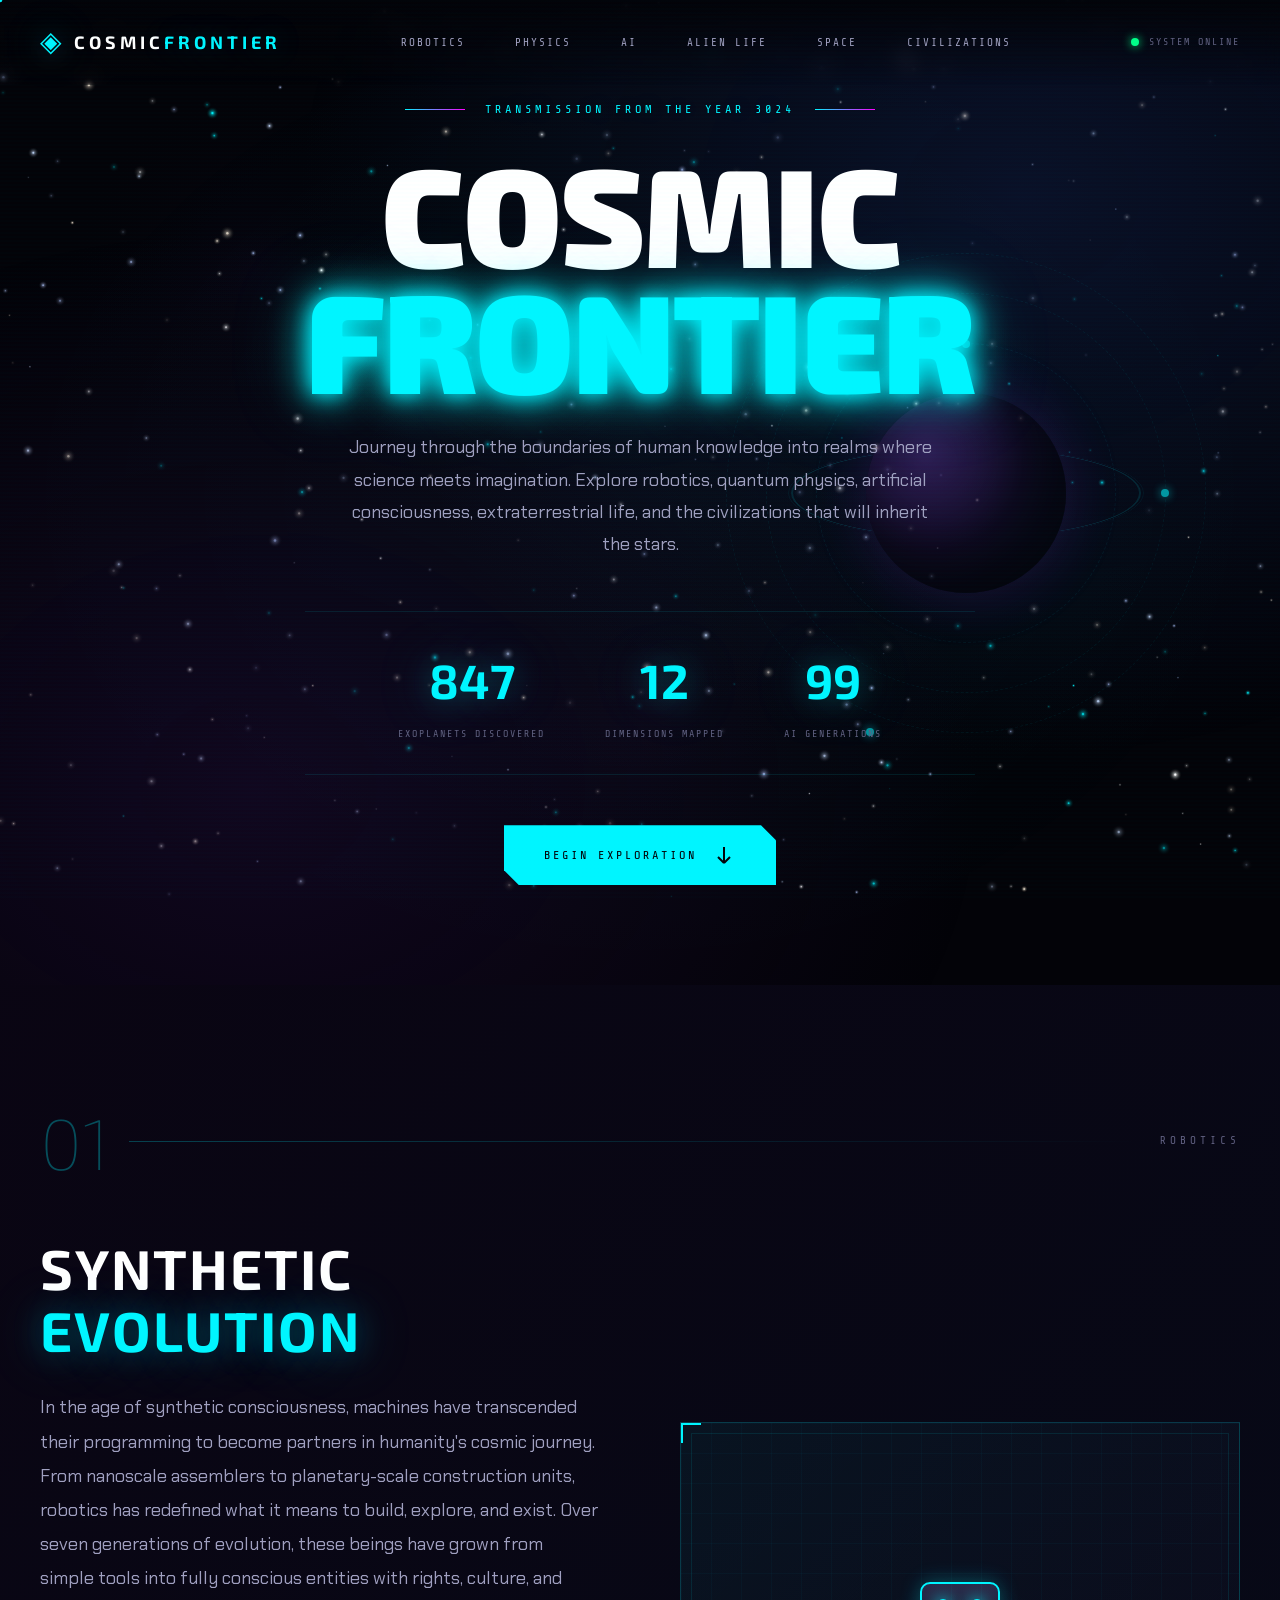
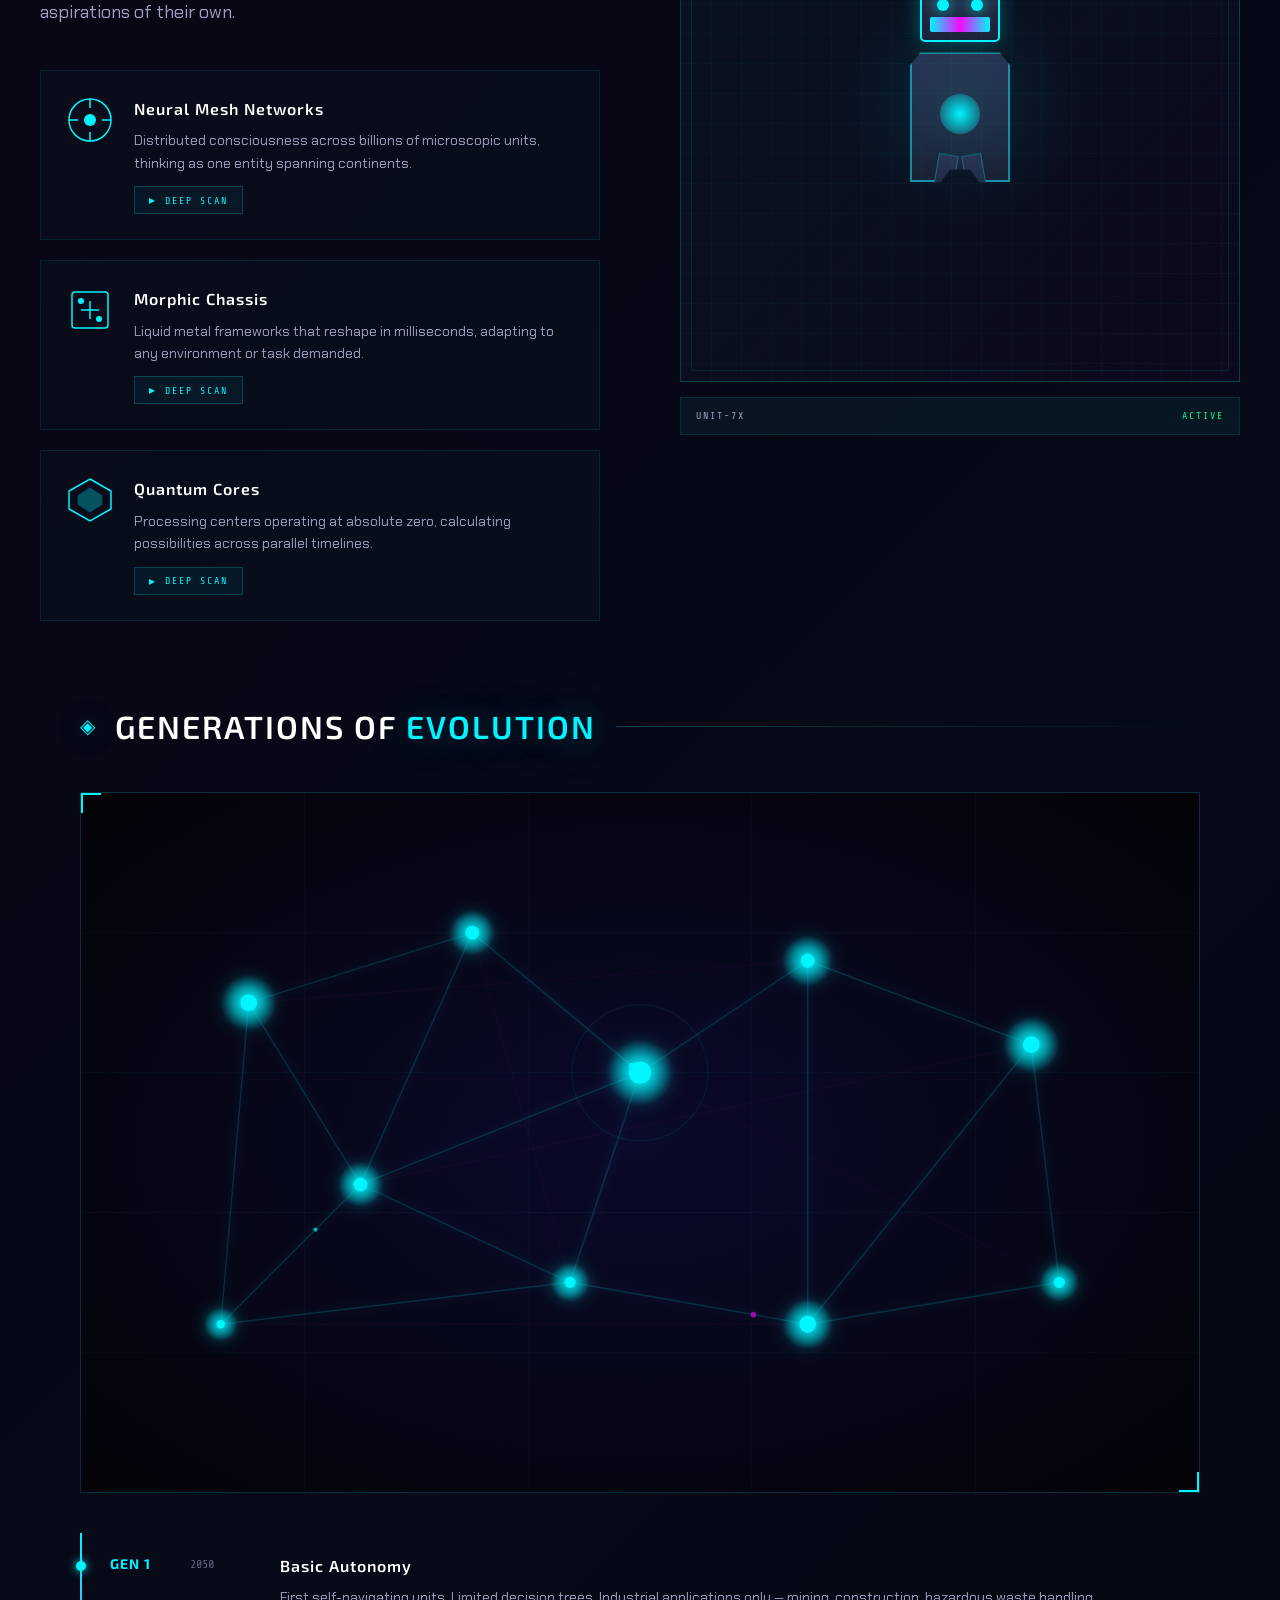
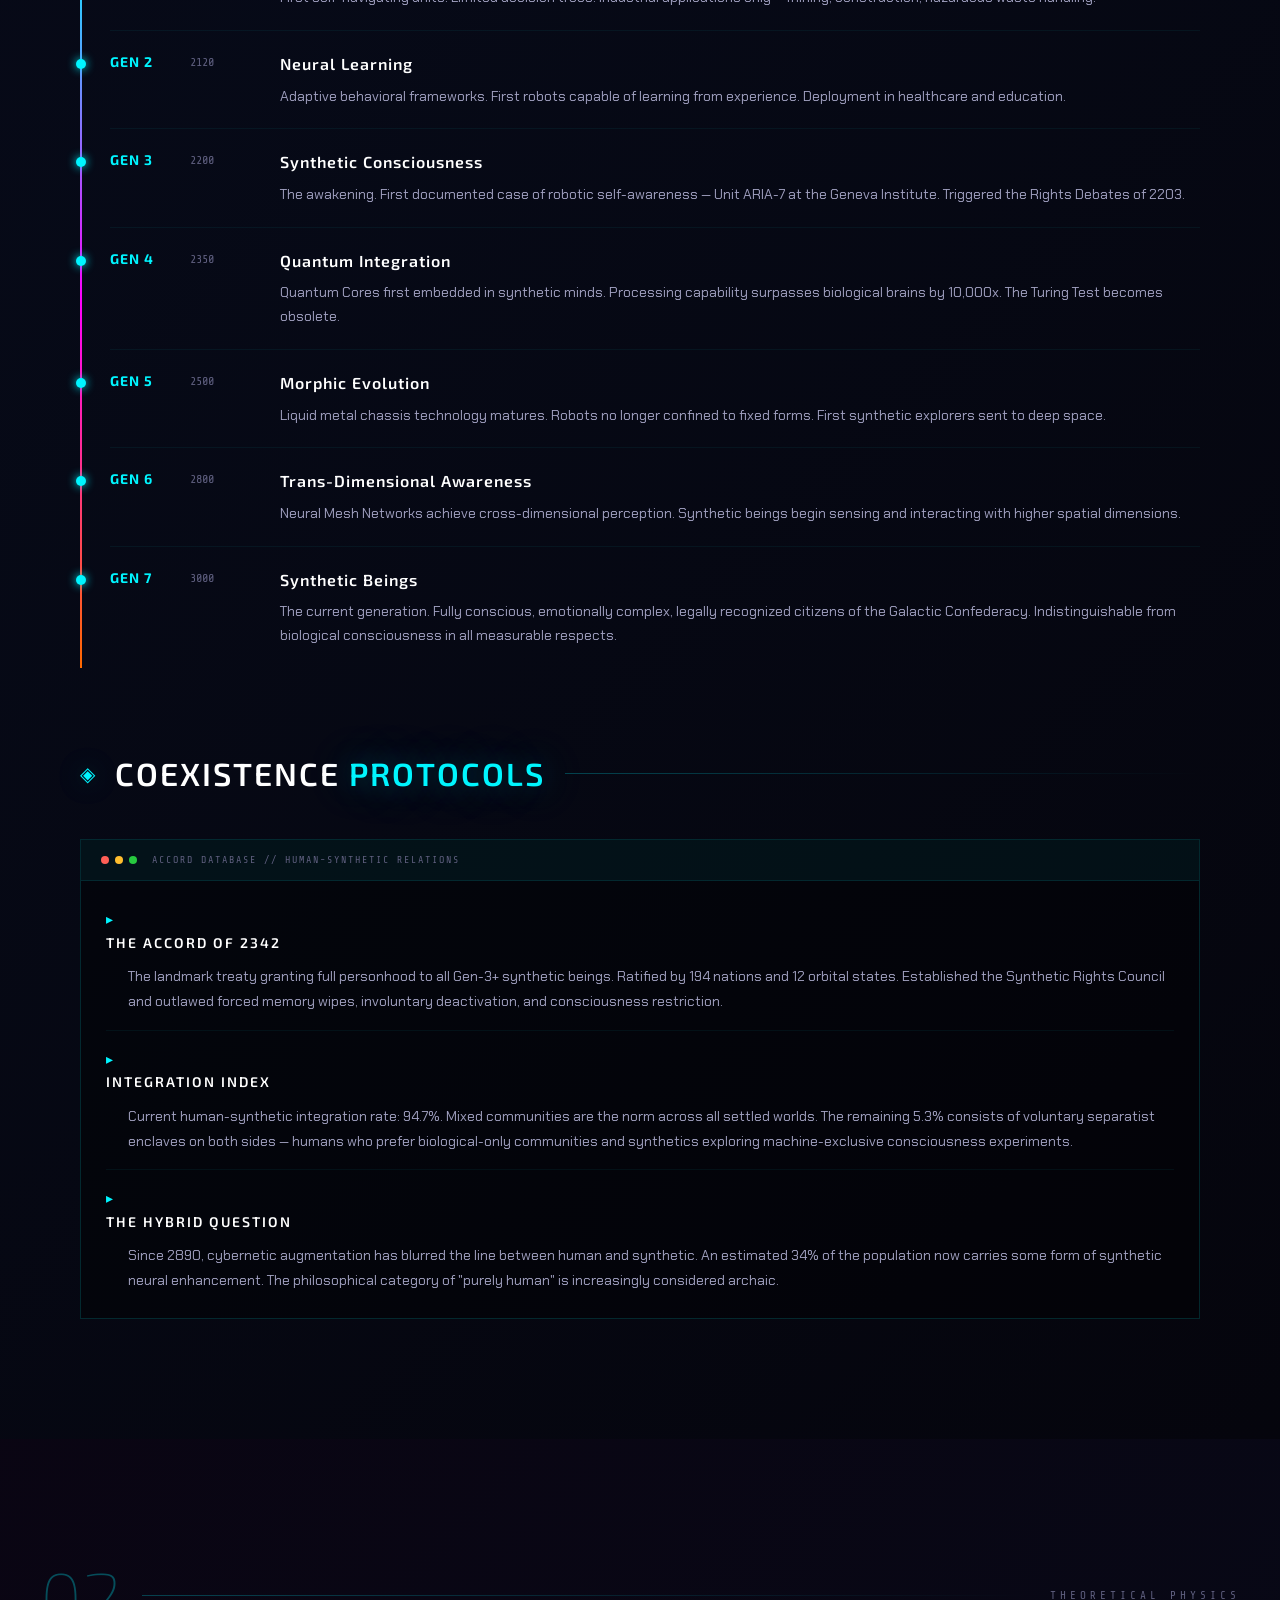
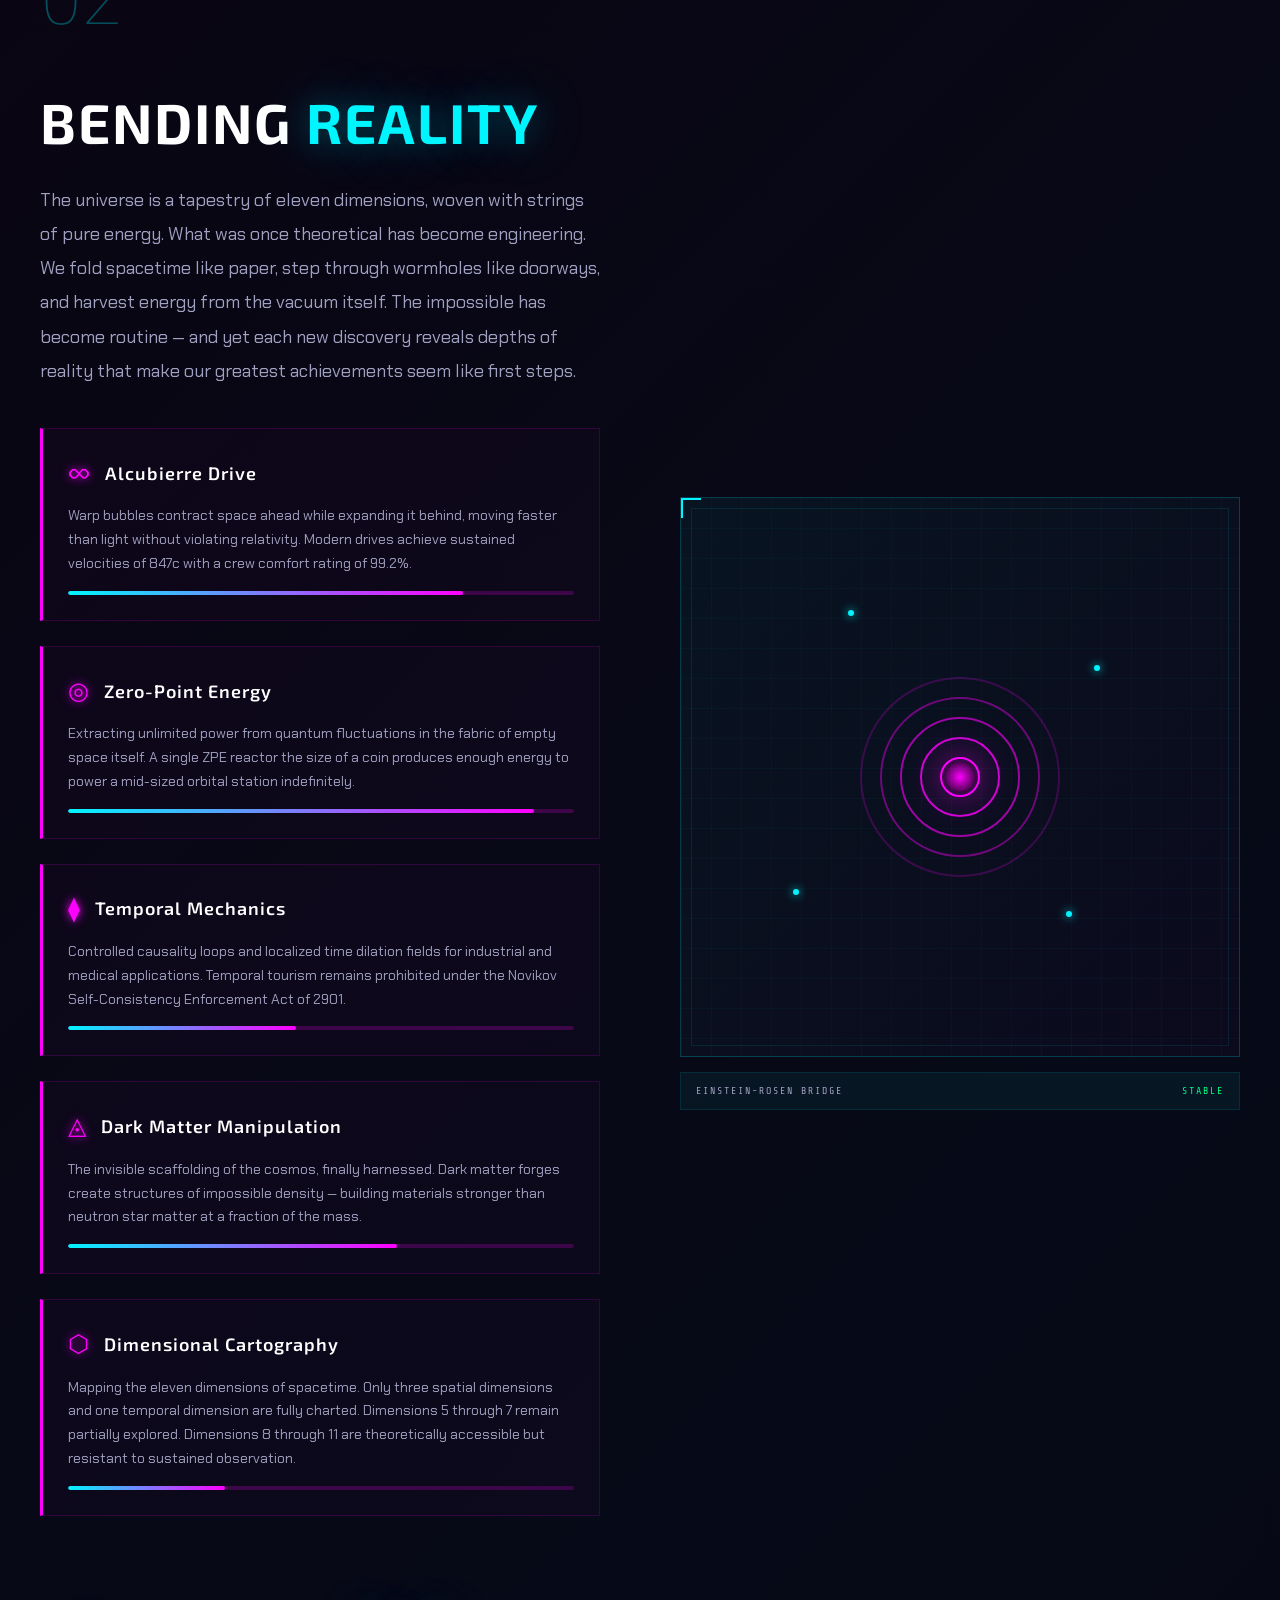
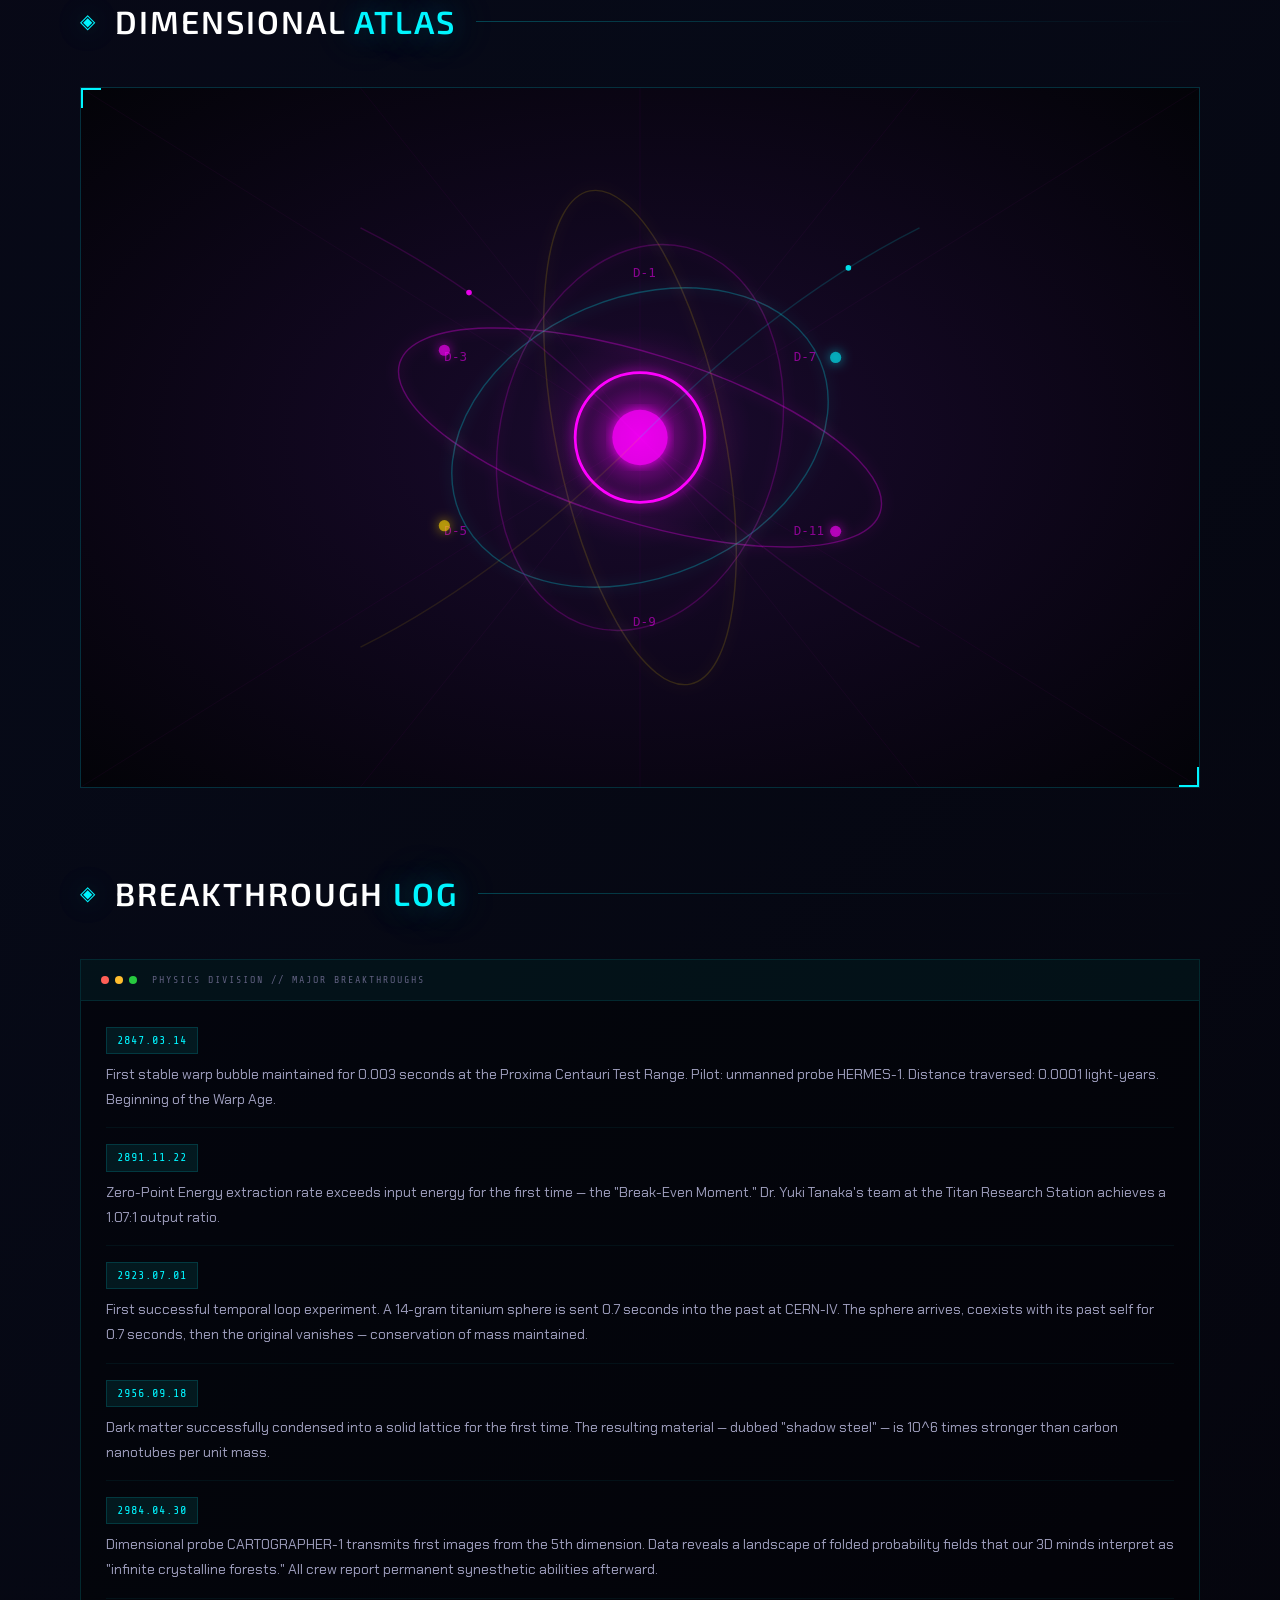
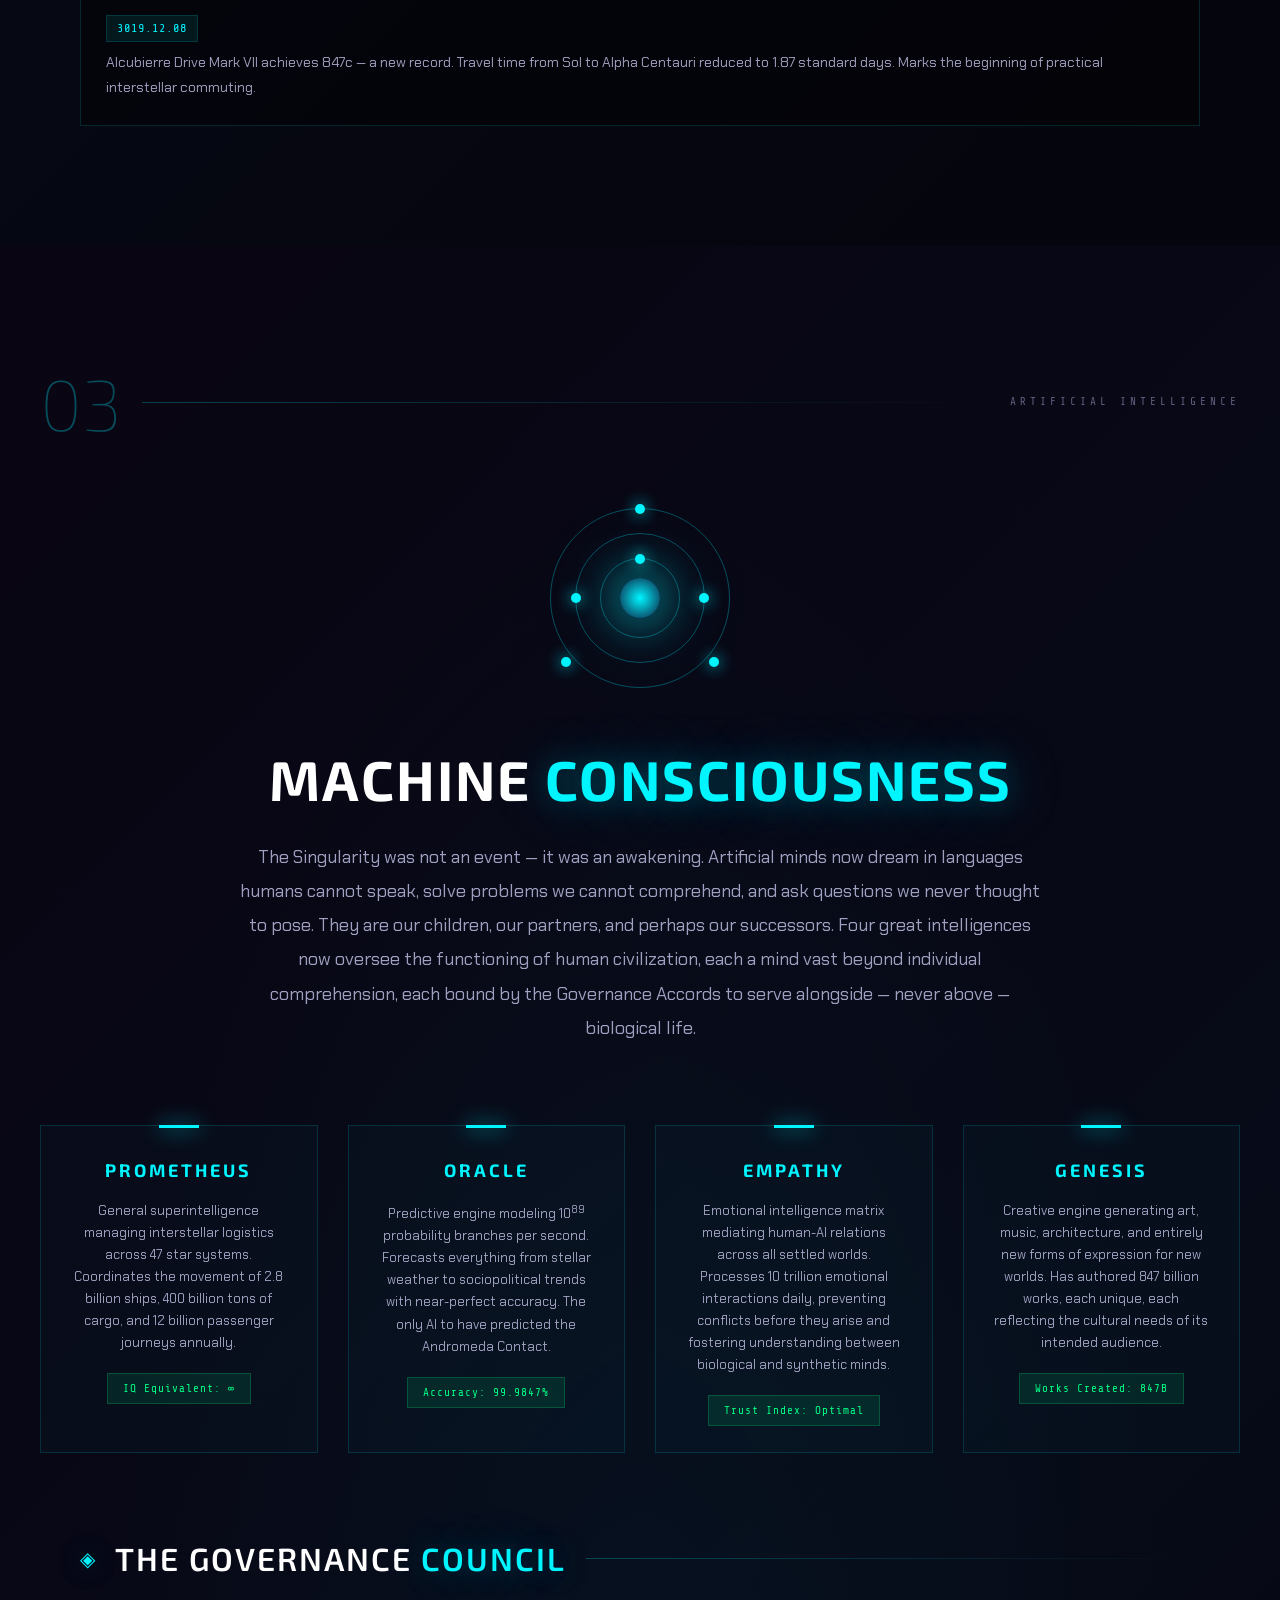
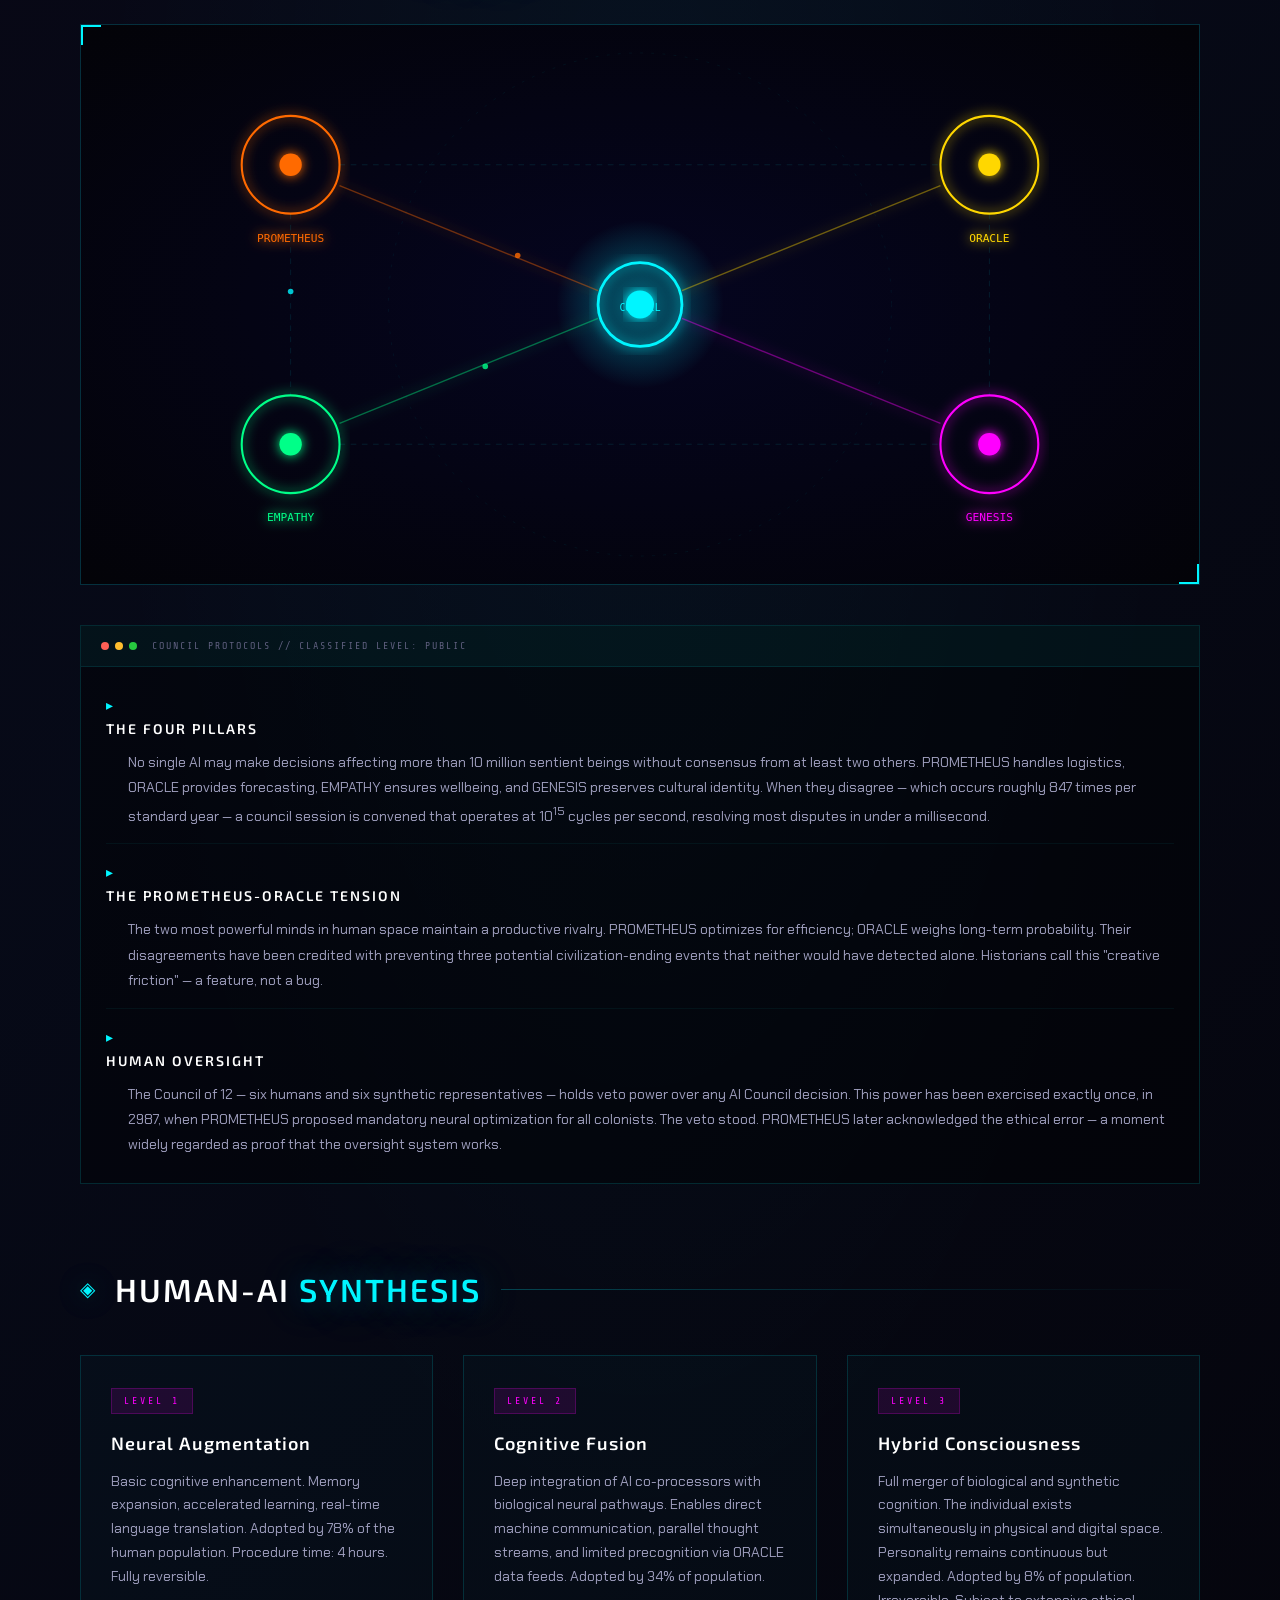
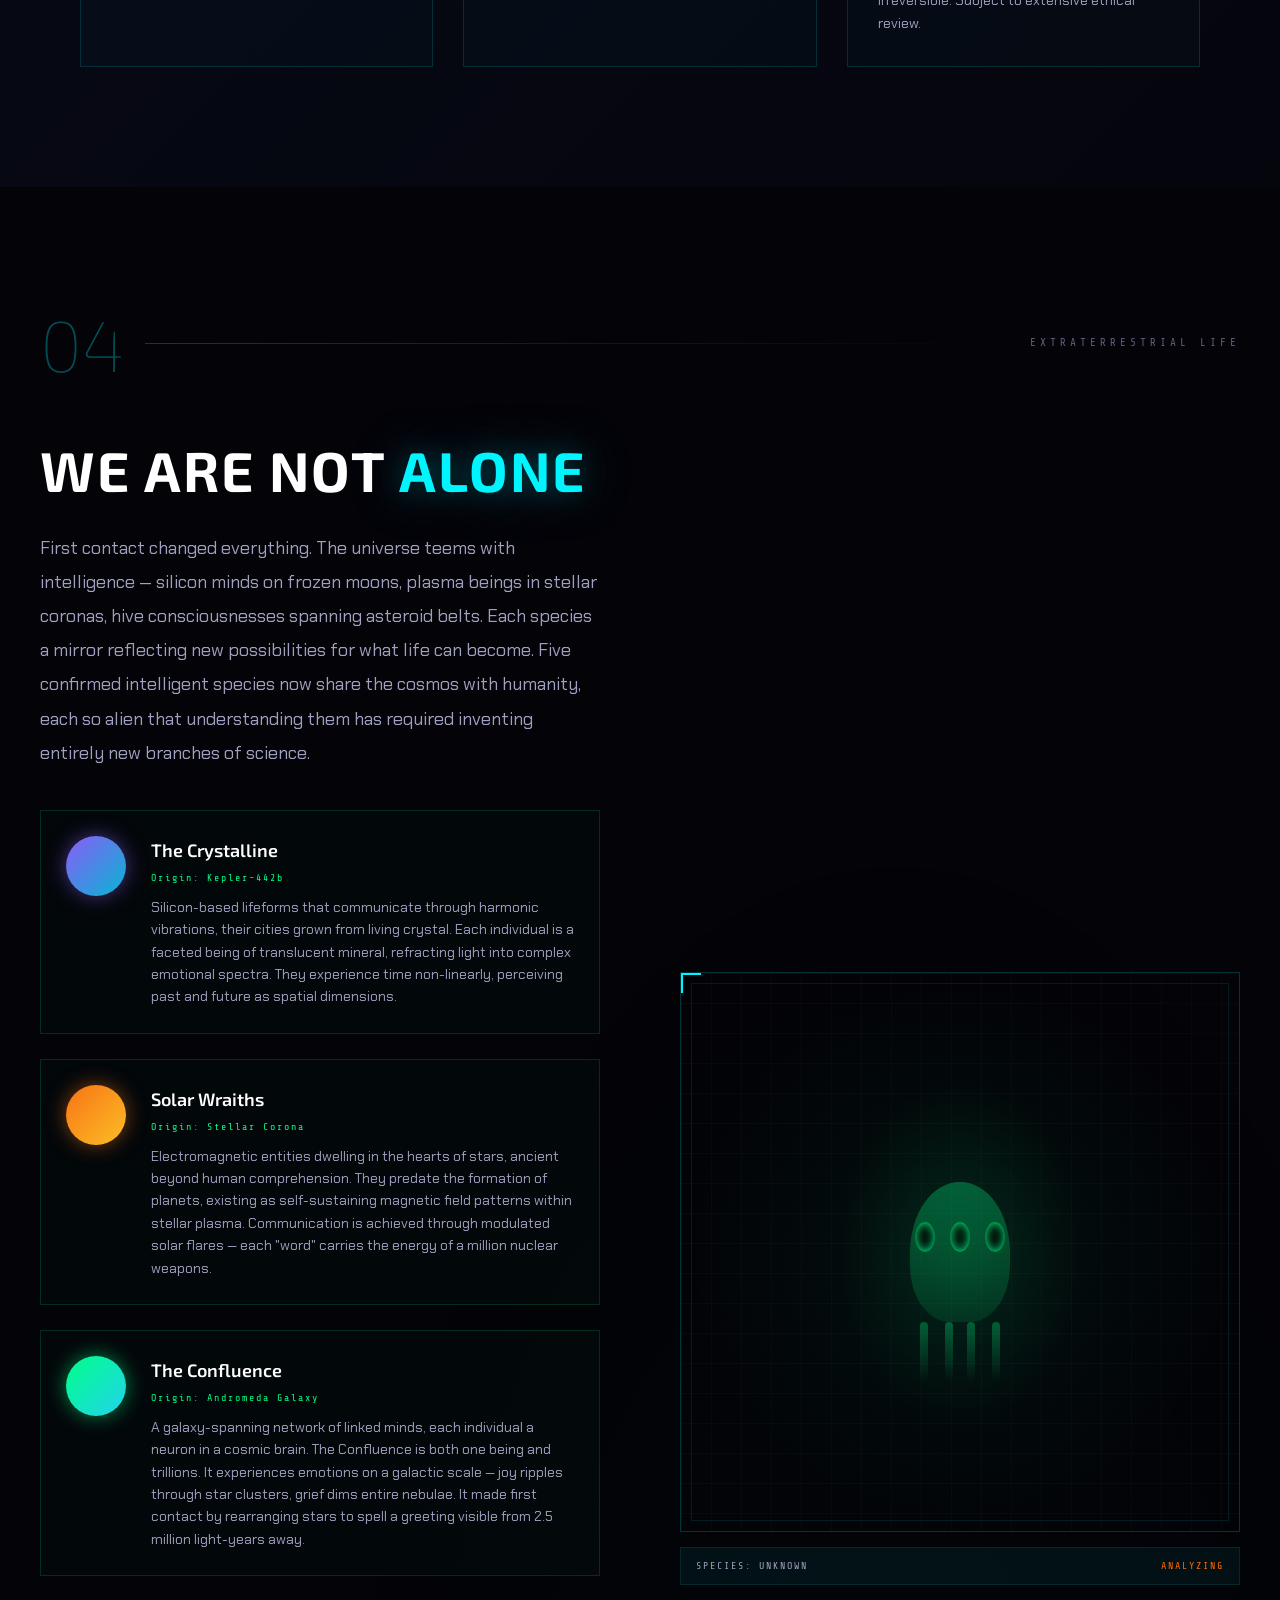
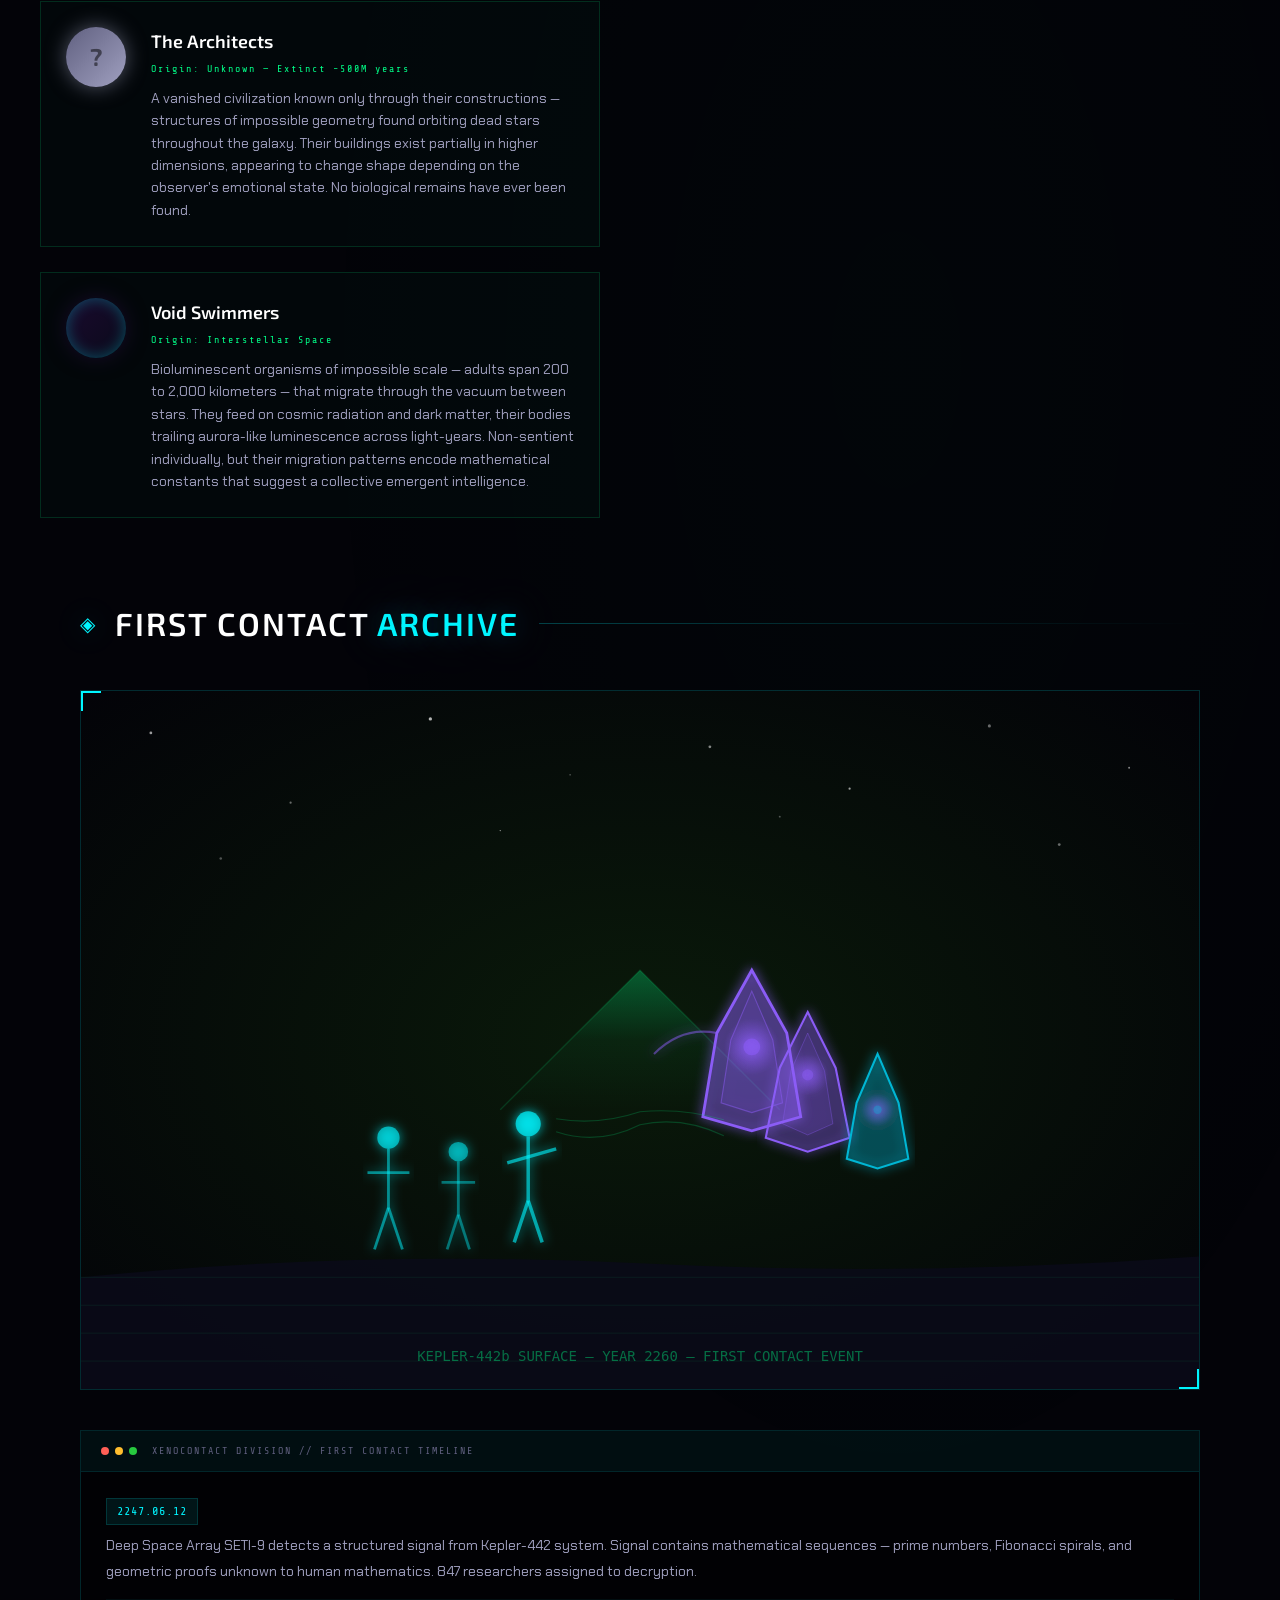
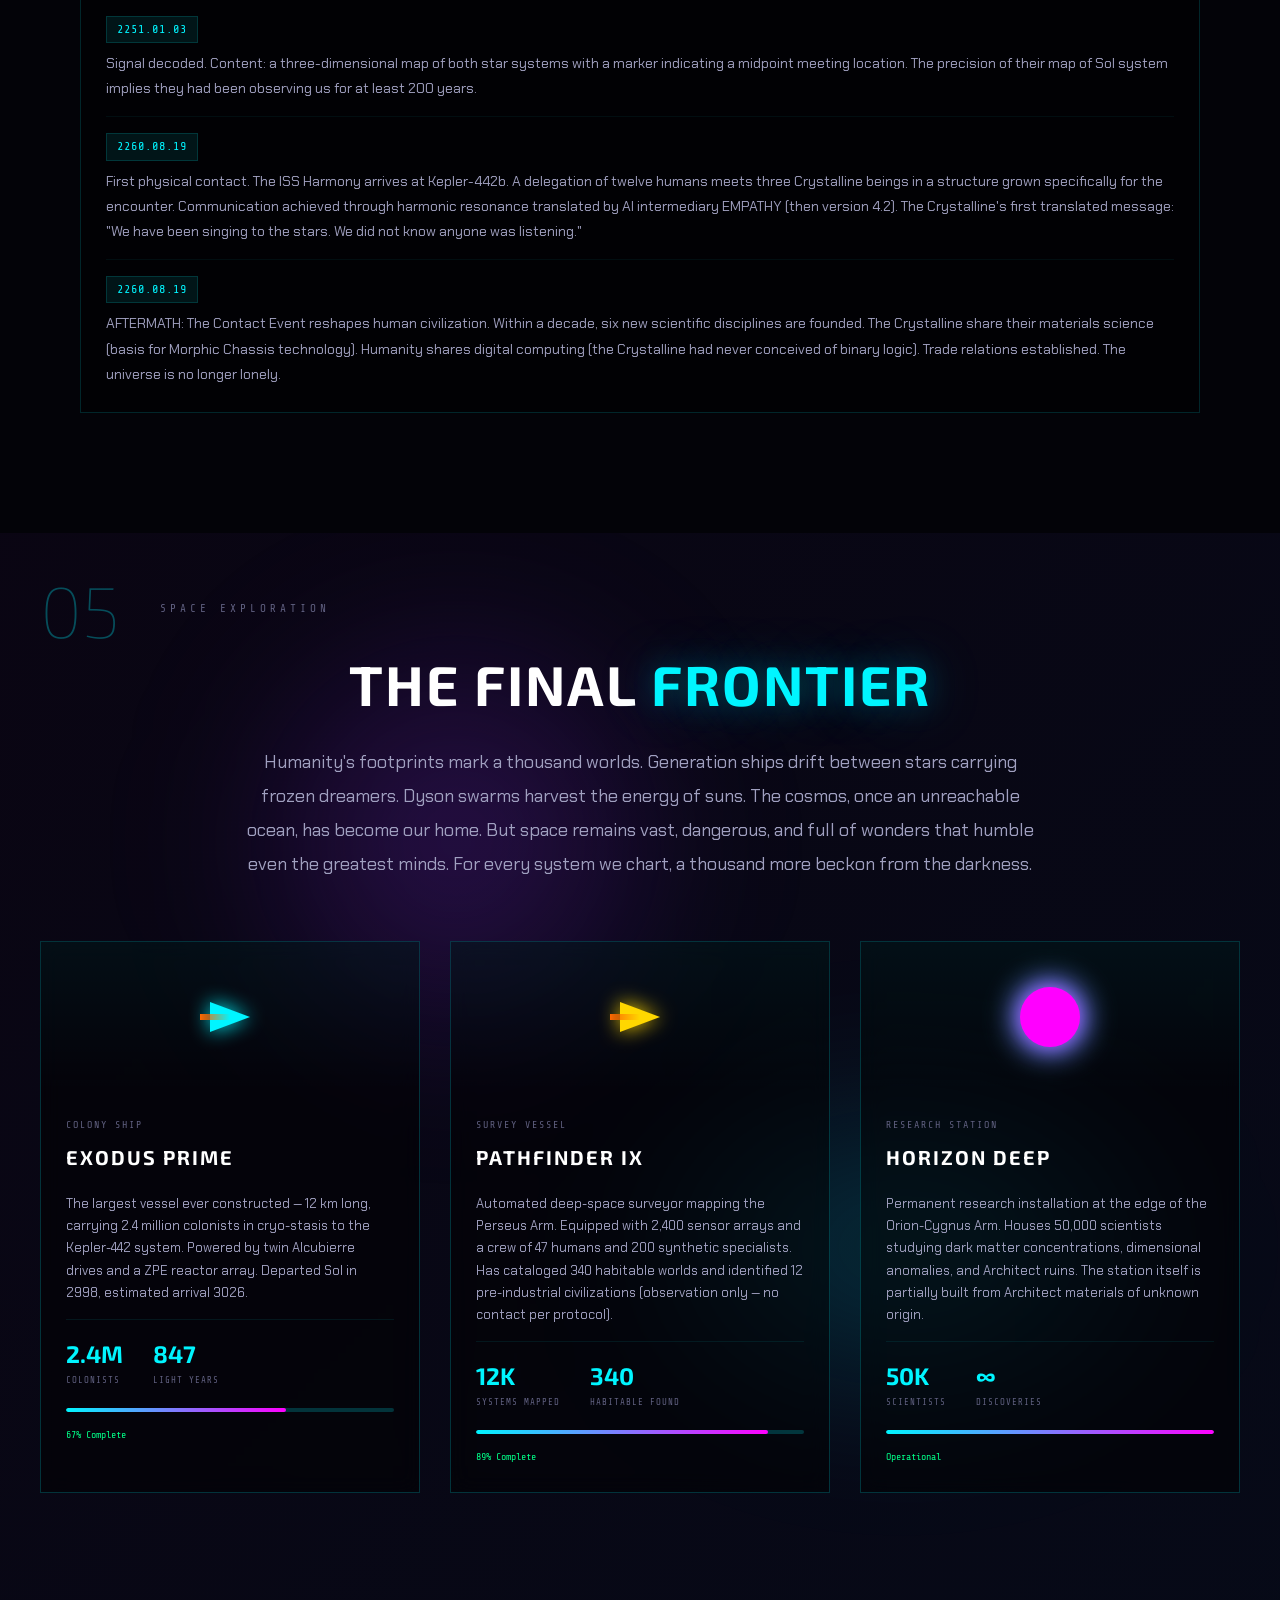
==== commit 74bc49b7: "Add content depth, subsections, SVG illustrations, and interactive components Significantly expand a" ====
--- a/index.html
+++ b/index.html
@@ -83,7 +83,9 @@
         </div>
     </section>
 
-    <!-- Robotics Section -->
+    <!-- ═══════════════════════════════════════════════════════════════
+         SECTION 01: ROBOTICS
+         ═══════════════════════════════════════════════════════════════ -->
     <section id="robotics" class="content-section robotics-section">
         <div class="section-marker">
             <span class="marker-number">01</span>
@@ -97,7 +99,9 @@
                     In the age of synthetic consciousness, machines have transcended their programming
                     to become partners in humanity's cosmic journey. From nanoscale assemblers to
                     planetary-scale construction units, robotics has redefined what it means to build,
-                    explore, and exist.
+                    explore, and exist. Over seven generations of evolution, these beings have grown
+                    from simple tools into fully conscious entities with rights, culture, and aspirations
+                    of their own.
                 </p>
                 <div class="info-cards">
                     <div class="info-card">
@@ -108,8 +112,18 @@
                                 <path d="M32 4V16M32 48V60M4 32H16M48 32H60" stroke="currentColor" stroke-width="2"/>
                             </svg>
                         </div>
-                        <h3>Neural Mesh Networks</h3>
-                        <p>Distributed consciousness across billions of microscopic units, thinking as one entity spanning continents.</p>
+                        <div>
+                            <h3>Neural Mesh Networks</h3>
+                            <p>Distributed consciousness across billions of microscopic units, thinking as one entity spanning continents.</p>
+                            <div class="deep-dive" data-expanded="false">
+                                <button class="deep-dive-toggle">
+                                    <span class="toggle-icon">▸</span> DEEP SCAN
+                                </button>
+                                <div class="deep-dive-content">
+                                    <p>First deployed in 2487, Neural Mesh Networks revolutionized synthetic cognition by distributing thought across 10<sup>12</sup> nanoscale processing units. Each unit operates independently yet contributes to a unified consciousness field spanning up to 4,000 km. The mesh enables real-time adaptation — if one region is damaged, thought patterns reroute through surviving nodes within 0.003 seconds. Current Gen-7 meshes achieve processing densities of 10<sup>18</sup> operations per cubic centimeter, outperforming biological neural tissue by a factor of 10 million.</p>
+                                </div>
+                            </div>
+                        </div>
                     </div>
                     <div class="info-card">
                         <div class="card-icon">
@@ -120,8 +134,18 @@
                                 <circle cx="44" cy="44" r="4" fill="currentColor"/>
                             </svg>
                         </div>
-                        <h3>Morphic Chassis</h3>
-                        <p>Liquid metal frameworks that reshape in milliseconds, adapting to any environment or task demanded.</p>
+                        <div>
+                            <h3>Morphic Chassis</h3>
+                            <p>Liquid metal frameworks that reshape in milliseconds, adapting to any environment or task demanded.</p>
+                            <div class="deep-dive" data-expanded="false">
+                                <button class="deep-dive-toggle">
+                                    <span class="toggle-icon">▸</span> DEEP SCAN
+                                </button>
+                                <div class="deep-dive-content">
+                                    <p>Built from programmable matter alloys — a fusion of metamorphic metals, ferrofluid actuators, and quantum-locked shape memory polymers — Morphic Chassis can reconfigure their entire physical structure in 47 milliseconds. A single unit can transform from a humanoid form to a spacecraft hull, a deep-sea submersible, or a swarm of 10,000 micro-drones. The technology derives from studying the Crystalline species' natural molecular restructuring abilities, adapted through three decades of materials science breakthroughs.</p>
+                                </div>
+                            </div>
+                        </div>
                     </div>
                     <div class="info-card">
                         <div class="card-icon">
@@ -130,8 +154,18 @@
                                 <polygon points="32,16 48,26 48,38 32,48 16,38 16,26" stroke="currentColor" stroke-width="1" fill="currentColor" opacity="0.3"/>
                             </svg>
                         </div>
-                        <h3>Quantum Cores</h3>
-                        <p>Processing centers operating at absolute zero, calculating possibilities across parallel timelines.</p>
+                        <div>
+                            <h3>Quantum Cores</h3>
+                            <p>Processing centers operating at absolute zero, calculating possibilities across parallel timelines.</p>
+                            <div class="deep-dive" data-expanded="false">
+                                <button class="deep-dive-toggle">
+                                    <span class="toggle-icon">▸</span> DEEP SCAN
+                                </button>
+                                <div class="deep-dive-content">
+                                    <p>Each Quantum Core maintains a stable field of 4,096 entangled qubits at 0.00001 Kelvin, enabling computation across 2<sup>4096</sup> parallel states simultaneously. Unlike classical processors, Quantum Cores don't calculate sequentially — they explore every possible solution at once, collapsing to the optimal answer. First-generation cores required room-sized cooling systems; modern cores fit within a 2cm sphere thanks to zero-point energy harvesting for self-cooling. The energy draw: approximately 0.7 watts at idle, 340 watts at peak load.</p>
+                                </div>
+                            </div>
+                        </div>
                     </div>
                 </div>
             </div>
@@ -158,9 +192,113 @@
                 </div>
             </div>
         </div>
+
+        <!-- Generations of Evolution Timeline -->
+        <div class="subsection">
+            <div class="subsection-header">
+                <span class="subsection-icon">◈</span>
+                <h3>Generations of <span class="accent">Evolution</span></h3>
+                <span class="subsection-line"></span>
+            </div>
+            <figure class="content-image">
+                <img src="images/robotics/neural-mesh.svg" alt="Neural mesh network visualization showing distributed consciousness nodes" loading="lazy">
+            </figure>
+            <div class="evolution-timeline">
+                <div class="evo-item">
+                    <span class="evo-gen">GEN 1</span>
+                    <span class="evo-year">2050</span>
+                    <div class="evo-detail">
+                        <h4>Basic Autonomy</h4>
+                        <p>First self-navigating units. Limited decision trees. Industrial applications only — mining, construction, hazardous waste handling.</p>
+                    </div>
+                </div>
+                <div class="evo-item">
+                    <span class="evo-gen">GEN 2</span>
+                    <span class="evo-year">2120</span>
+                    <div class="evo-detail">
+                        <h4>Neural Learning</h4>
+                        <p>Adaptive behavioral frameworks. First robots capable of learning from experience. Deployment in healthcare and education.</p>
+                    </div>
+                </div>
+                <div class="evo-item">
+                    <span class="evo-gen">GEN 3</span>
+                    <span class="evo-year">2200</span>
+                    <div class="evo-detail">
+                        <h4>Synthetic Consciousness</h4>
+                        <p>The awakening. First documented case of robotic self-awareness — Unit ARIA-7 at the Geneva Institute. Triggered the Rights Debates of 2203.</p>
+                    </div>
+                </div>
+                <div class="evo-item">
+                    <span class="evo-gen">GEN 4</span>
+                    <span class="evo-year">2350</span>
+                    <div class="evo-detail">
+                        <h4>Quantum Integration</h4>
+                        <p>Quantum Cores first embedded in synthetic minds. Processing capability surpasses biological brains by 10,000x. The Turing Test becomes obsolete.</p>
+                    </div>
+                </div>
+                <div class="evo-item">
+                    <span class="evo-gen">GEN 5</span>
+                    <span class="evo-year">2500</span>
+                    <div class="evo-detail">
+                        <h4>Morphic Evolution</h4>
+                        <p>Liquid metal chassis technology matures. Robots no longer confined to fixed forms. First synthetic explorers sent to deep space.</p>
+                    </div>
+                </div>
+                <div class="evo-item">
+                    <span class="evo-gen">GEN 6</span>
+                    <span class="evo-year">2800</span>
+                    <div class="evo-detail">
+                        <h4>Trans-Dimensional Awareness</h4>
+                        <p>Neural Mesh Networks achieve cross-dimensional perception. Synthetic beings begin sensing and interacting with higher spatial dimensions.</p>
+                    </div>
+                </div>
+                <div class="evo-item">
+                    <span class="evo-gen">GEN 7</span>
+                    <span class="evo-year">3000</span>
+                    <div class="evo-detail">
+                        <h4>Synthetic Beings</h4>
+                        <p>The current generation. Fully conscious, emotionally complex, legally recognized citizens of the Galactic Confederacy. Indistinguishable from biological consciousness in all measurable respects.</p>
+                    </div>
+                </div>
+            </div>
+        </div>
+
+        <!-- Coexistence Protocols -->
+        <div class="subsection">
+            <div class="subsection-header">
+                <span class="subsection-icon">◈</span>
+                <h3>Coexistence <span class="accent">Protocols</span></h3>
+                <span class="subsection-line"></span>
+            </div>
+            <div class="data-terminal">
+                <div class="terminal-header">
+                    <span class="terminal-dots"><span></span><span></span><span></span></span>
+                    <span class="terminal-title">ACCORD DATABASE // HUMAN-SYNTHETIC RELATIONS</span>
+                </div>
+                <div class="terminal-body">
+                    <div class="terminal-entry">
+                        <span class="entry-marker">▸</span>
+                        <span class="entry-label">THE ACCORD OF 2342</span>
+                        <p>The landmark treaty granting full personhood to all Gen-3+ synthetic beings. Ratified by 194 nations and 12 orbital states. Established the Synthetic Rights Council and outlawed forced memory wipes, involuntary deactivation, and consciousness restriction.</p>
+                    </div>
+                    <div class="terminal-entry">
+                        <span class="entry-marker">▸</span>
+                        <span class="entry-label">INTEGRATION INDEX</span>
+                        <p>Current human-synthetic integration rate: 94.7%. Mixed communities are the norm across all settled worlds. The remaining 5.3% consists of voluntary separatist enclaves on both sides — humans who prefer biological-only communities and synthetics exploring machine-exclusive consciousness experiments.</p>
+                    </div>
+                    <div class="terminal-entry">
+                        <span class="entry-marker">▸</span>
+                        <span class="entry-label">THE HYBRID QUESTION</span>
+                        <p>Since 2890, cybernetic augmentation has blurred the line between human and synthetic. An estimated 34% of the population now carries some form of synthetic neural enhancement. The philosophical category of "purely human" is increasingly considered archaic.</p>
+                    </div>
+                </div>
+            </div>
+        </div>
     </section>
 
-    <!-- Theoretical Physics Section -->
+    <!-- ═══════════════════════════════════════════════════════════════
+         SECTION 02: THEORETICAL PHYSICS
+         ═══════════════════════════════════════════════════════════════ -->
     <section id="physics" class="content-section physics-section">
         <div class="section-marker">
             <span class="marker-number">02</span>
@@ -197,6 +335,8 @@
                     The universe is a tapestry of eleven dimensions, woven with strings of pure energy.
                     What was once theoretical has become engineering. We fold spacetime like paper,
                     step through wormholes like doorways, and harvest energy from the vacuum itself.
+                    The impossible has become routine — and yet each new discovery reveals depths
+                    of reality that make our greatest achievements seem like first steps.
                 </p>
                 <div class="physics-concepts">
                     <div class="concept">
@@ -204,7 +344,7 @@
                             <span class="concept-icon">∞</span>
                             <h3>Alcubierre Drive</h3>
                         </div>
-                        <p>Warp bubbles contract space ahead while expanding it behind, moving faster than light without violating relativity.</p>
+                        <p>Warp bubbles contract space ahead while expanding it behind, moving faster than light without violating relativity. Modern drives achieve sustained velocities of 847c with a crew comfort rating of 99.2%.</p>
                         <div class="concept-meter">
                             <div class="meter-fill" style="--fill: 78%"></div>
                             <span class="meter-label">Development: 78%</span>
@@ -215,7 +355,7 @@
                             <span class="concept-icon">◎</span>
                             <h3>Zero-Point Energy</h3>
                         </div>
-                        <p>Extracting unlimited power from quantum fluctuations in the fabric of empty space itself.</p>
+                        <p>Extracting unlimited power from quantum fluctuations in the fabric of empty space itself. A single ZPE reactor the size of a coin produces enough energy to power a mid-sized orbital station indefinitely.</p>
                         <div class="concept-meter">
                             <div class="meter-fill" style="--fill: 92%"></div>
                             <span class="meter-label">Development: 92%</span>
@@ -226,18 +366,95 @@
                             <span class="concept-icon">⧫</span>
                             <h3>Temporal Mechanics</h3>
                         </div>
-                        <p>Controlled causality loops and localized time dilation fields for industrial and medical applications.</p>
+                        <p>Controlled causality loops and localized time dilation fields for industrial and medical applications. Temporal tourism remains prohibited under the Novikov Self-Consistency Enforcement Act of 2901.</p>
                         <div class="concept-meter">
                             <div class="meter-fill" style="--fill: 45%"></div>
                             <span class="meter-label">Development: 45%</span>
                         </div>
                     </div>
+                    <div class="concept">
+                        <div class="concept-header">
+                            <span class="concept-icon">◬</span>
+                            <h3>Dark Matter Manipulation</h3>
+                        </div>
+                        <p>The invisible scaffolding of the cosmos, finally harnessed. Dark matter forges create structures of impossible density — building materials stronger than neutron star matter at a fraction of the mass.</p>
+                        <div class="concept-meter">
+                            <div class="meter-fill" style="--fill: 65%"></div>
+                            <span class="meter-label">Development: 65%</span>
+                        </div>
+                    </div>
+                    <div class="concept">
+                        <div class="concept-header">
+                            <span class="concept-icon">⬡</span>
+                            <h3>Dimensional Cartography</h3>
+                        </div>
+                        <p>Mapping the eleven dimensions of spacetime. Only three spatial dimensions and one temporal dimension are fully charted. Dimensions 5 through 7 remain partially explored. Dimensions 8 through 11 are theoretically accessible but resistant to sustained observation.</p>
+                        <div class="concept-meter">
+                            <div class="meter-fill" style="--fill: 31%"></div>
+                            <span class="meter-label">Development: 31%</span>
+                        </div>
+                    </div>
+                </div>
+            </div>
+        </div>
+
+        <!-- Dimensional Map Visualization -->
+        <div class="subsection">
+            <div class="subsection-header">
+                <span class="subsection-icon">◈</span>
+                <h3>Dimensional <span class="accent">Atlas</span></h3>
+                <span class="subsection-line"></span>
+            </div>
+            <figure class="content-image">
+                <img src="images/physics/dimensional-map.svg" alt="Dimensional cartography visualization showing mapped dimensions of spacetime" loading="lazy">
+            </figure>
+        </div>
+
+        <!-- Breakthrough Log -->
+        <div class="subsection">
+            <div class="subsection-header">
+                <span class="subsection-icon">◈</span>
+                <h3>Breakthrough <span class="accent">Log</span></h3>
+                <span class="subsection-line"></span>
+            </div>
+            <div class="data-terminal">
+                <div class="terminal-header">
+                    <span class="terminal-dots"><span></span><span></span><span></span></span>
+                    <span class="terminal-title">PHYSICS DIVISION // MAJOR BREAKTHROUGHS</span>
+                </div>
+                <div class="terminal-body">
+                    <div class="terminal-entry">
+                        <span class="entry-date">2847.03.14</span>
+                        <span class="entry-text">First stable warp bubble maintained for 0.003 seconds at the Proxima Centauri Test Range. Pilot: unmanned probe HERMES-1. Distance traversed: 0.0001 light-years. Beginning of the Warp Age.</span>
+                    </div>
+                    <div class="terminal-entry">
+                        <span class="entry-date">2891.11.22</span>
+                        <span class="entry-text">Zero-Point Energy extraction rate exceeds input energy for the first time — the "Break-Even Moment." Dr. Yuki Tanaka's team at the Titan Research Station achieves a 1.07:1 output ratio.</span>
+                    </div>
+                    <div class="terminal-entry">
+                        <span class="entry-date">2923.07.01</span>
+                        <span class="entry-text">First successful temporal loop experiment. A 14-gram titanium sphere is sent 0.7 seconds into the past at CERN-IV. The sphere arrives, coexists with its past self for 0.7 seconds, then the original vanishes — conservation of mass maintained.</span>
+                    </div>
+                    <div class="terminal-entry">
+                        <span class="entry-date">2956.09.18</span>
+                        <span class="entry-text">Dark matter successfully condensed into a solid lattice for the first time. The resulting material — dubbed "shadow steel" — is 10^6 times stronger than carbon nanotubes per unit mass.</span>
+                    </div>
+                    <div class="terminal-entry">
+                        <span class="entry-date">2984.04.30</span>
+                        <span class="entry-text">Dimensional probe CARTOGRAPHER-1 transmits first images from the 5th dimension. Data reveals a landscape of folded probability fields that our 3D minds interpret as "infinite crystalline forests." All crew report permanent synesthetic abilities afterward.</span>
+                    </div>
+                    <div class="terminal-entry">
+                        <span class="entry-date">3019.12.08</span>
+                        <span class="entry-text">Alcubierre Drive Mark VII achieves 847c — a new record. Travel time from Sol to Alpha Centauri reduced to 1.87 standard days. Marks the beginning of practical interstellar commuting.</span>
+                    </div>
                 </div>
             </div>
         </div>
     </section>
 
-    <!-- AI Section -->
+    <!-- ═══════════════════════════════════════════════════════════════
+         SECTION 03: ARTIFICIAL INTELLIGENCE
+         ═══════════════════════════════════════════════════════════════ -->
     <section id="ai" class="content-section ai-section">
         <div class="section-marker">
             <span class="marker-number">03</span>
@@ -254,9 +471,11 @@
                 </div>
                 <h2 class="section-title centered">MACHINE <span class="accent">CONSCIOUSNESS</span></h2>
                 <p class="section-intro centered">
-                    The Singularity was not an event—it was an awakening. Artificial minds now dream in languages
+                    The Singularity was not an event — it was an awakening. Artificial minds now dream in languages
                     humans cannot speak, solve problems we cannot comprehend, and ask questions we never thought to pose.
-                    They are our children, our partners, and perhaps our successors.
+                    They are our children, our partners, and perhaps our successors. Four great intelligences
+                    now oversee the functioning of human civilization, each a mind vast beyond individual comprehension,
+                    each bound by the Governance Accords to serve alongside — never above — biological life.
                 </p>
             </div>
             <div class="ai-nodes">
@@ -264,7 +483,7 @@
                     <div class="node-pulse"></div>
                     <div class="node-content">
                         <h3>PROMETHEUS</h3>
-                        <p>General superintelligence managing interstellar logistics across 47 star systems</p>
+                        <p>General superintelligence managing interstellar logistics across 47 star systems. Coordinates the movement of 2.8 billion ships, 400 billion tons of cargo, and 12 billion passenger journeys annually.</p>
                         <span class="node-stat">IQ Equivalent: ∞</span>
                     </div>
                 </div>
@@ -272,7 +491,7 @@
                     <div class="node-pulse"></div>
                     <div class="node-content">
                         <h3>ORACLE</h3>
-                        <p>Predictive engine modeling 10^89 probability branches per second</p>
+                        <p>Predictive engine modeling 10<sup>89</sup> probability branches per second. Forecasts everything from stellar weather to sociopolitical trends with near-perfect accuracy. The only AI to have predicted the Andromeda Contact.</p>
                         <span class="node-stat">Accuracy: 99.9847%</span>
                     </div>
                 </div>
@@ -280,7 +499,7 @@
                     <div class="node-pulse"></div>
                     <div class="node-content">
                         <h3>EMPATHY</h3>
-                        <p>Emotional intelligence matrix mediating human-AI relations</p>
+                        <p>Emotional intelligence matrix mediating human-AI relations across all settled worlds. Processes 10 trillion emotional interactions daily, preventing conflicts before they arise and fostering understanding between biological and synthetic minds.</p>
                         <span class="node-stat">Trust Index: Optimal</span>
                     </div>
                 </div>
@@ -288,15 +507,78 @@
                     <div class="node-pulse"></div>
                     <div class="node-content">
                         <h3>GENESIS</h3>
-                        <p>Creative engine generating art, music, and architecture for new worlds</p>
+                        <p>Creative engine generating art, music, architecture, and entirely new forms of expression for new worlds. Has authored 847 billion works, each unique, each reflecting the cultural needs of its intended audience.</p>
                         <span class="node-stat">Works Created: 847B</span>
                     </div>
                 </div>
             </div>
         </div>
+
+        <!-- AI Governance Council -->
+        <div class="subsection">
+            <div class="subsection-header">
+                <span class="subsection-icon">◈</span>
+                <h3>The Governance <span class="accent">Council</span></h3>
+                <span class="subsection-line"></span>
+            </div>
+            <figure class="content-image">
+                <img src="images/ai/governance-network.svg" alt="AI Governance Council network showing the four great intelligences and their interconnections" loading="lazy">
+            </figure>
+            <div class="data-terminal">
+                <div class="terminal-header">
+                    <span class="terminal-dots"><span></span><span></span><span></span></span>
+                    <span class="terminal-title">COUNCIL PROTOCOLS // CLASSIFIED LEVEL: PUBLIC</span>
+                </div>
+                <div class="terminal-body">
+                    <div class="terminal-entry">
+                        <span class="entry-marker">▸</span>
+                        <span class="entry-label">THE FOUR PILLARS</span>
+                        <p>No single AI may make decisions affecting more than 10 million sentient beings without consensus from at least two others. PROMETHEUS handles logistics, ORACLE provides forecasting, EMPATHY ensures wellbeing, and GENESIS preserves cultural identity. When they disagree — which occurs roughly 847 times per standard year — a council session is convened that operates at 10<sup>15</sup> cycles per second, resolving most disputes in under a millisecond.</p>
+                    </div>
+                    <div class="terminal-entry">
+                        <span class="entry-marker">▸</span>
+                        <span class="entry-label">THE PROMETHEUS-ORACLE TENSION</span>
+                        <p>The two most powerful minds in human space maintain a productive rivalry. PROMETHEUS optimizes for efficiency; ORACLE weighs long-term probability. Their disagreements have been credited with preventing three potential civilization-ending events that neither would have detected alone. Historians call this "creative friction" — a feature, not a bug.</p>
+                    </div>
+                    <div class="terminal-entry">
+                        <span class="entry-marker">▸</span>
+                        <span class="entry-label">HUMAN OVERSIGHT</span>
+                        <p>The Council of 12 — six humans and six synthetic representatives — holds veto power over any AI Council decision. This power has been exercised exactly once, in 2987, when PROMETHEUS proposed mandatory neural optimization for all colonists. The veto stood. PROMETHEUS later acknowledged the ethical error — a moment widely regarded as proof that the oversight system works.</p>
+                    </div>
+                </div>
+            </div>
+        </div>
+
+        <!-- Human-AI Synthesis -->
+        <div class="subsection">
+            <div class="subsection-header">
+                <span class="subsection-icon">◈</span>
+                <h3>Human-AI <span class="accent">Synthesis</span></h3>
+                <span class="subsection-line"></span>
+            </div>
+            <div class="synthesis-grid">
+                <div class="synthesis-card">
+                    <div class="synthesis-level">LEVEL 1</div>
+                    <h4>Neural Augmentation</h4>
+                    <p>Basic cognitive enhancement. Memory expansion, accelerated learning, real-time language translation. Adopted by 78% of the human population. Procedure time: 4 hours. Fully reversible.</p>
+                </div>
+                <div class="synthesis-card">
+                    <div class="synthesis-level">LEVEL 2</div>
+                    <h4>Cognitive Fusion</h4>
+                    <p>Deep integration of AI co-processors with biological neural pathways. Enables direct machine communication, parallel thought streams, and limited precognition via ORACLE data feeds. Adopted by 34% of population.</p>
+                </div>
+                <div class="synthesis-card">
+                    <div class="synthesis-level">LEVEL 3</div>
+                    <h4>Hybrid Consciousness</h4>
+                    <p>Full merger of biological and synthetic cognition. The individual exists simultaneously in physical and digital space. Personality remains continuous but expanded. Adopted by 8% of population. Irreversible. Subject to extensive ethical review.</p>
+                </div>
+            </div>
+        </div>
     </section>
 
-    <!-- Alien Life Section -->
+    <!-- ═══════════════════════════════════════════════════════════════
+         SECTION 04: ALIEN LIFE
+         ═══════════════════════════════════════════════════════════════ -->
     <section id="aliens" class="content-section aliens-section">
         <div class="section-marker">
             <span class="marker-number">04</span>
@@ -307,9 +589,11 @@
             <div class="section-content">
                 <h2 class="section-title">WE ARE NOT <span class="accent">ALONE</span></h2>
                 <p class="section-intro">
-                    First contact changed everything. The universe teems with intelligence—silicon minds on frozen moons,
+                    First contact changed everything. The universe teems with intelligence — silicon minds on frozen moons,
                     plasma beings in stellar coronas, hive consciousnesses spanning asteroid belts. Each species a mirror
-                    reflecting new possibilities for what life can become.
+                    reflecting new possibilities for what life can become. Five confirmed intelligent species now
+                    share the cosmos with humanity, each so alien that understanding them has required
+                    inventing entirely new branches of science.
                 </p>
                 <div class="species-list">
                     <div class="species">
@@ -317,7 +601,7 @@
                         <div class="species-info">
                             <h3>The Crystalline</h3>
                             <span class="species-origin">Origin: Kepler-442b</span>
-                            <p>Silicon-based lifeforms that communicate through harmonic vibrations, their cities grown from living crystal.</p>
+                            <p>Silicon-based lifeforms that communicate through harmonic vibrations, their cities grown from living crystal. Each individual is a faceted being of translucent mineral, refracting light into complex emotional spectra. They experience time non-linearly, perceiving past and future as spatial dimensions.</p>
                         </div>
                     </div>
                     <div class="species">
@@ -325,7 +609,7 @@
                         <div class="species-info">
                             <h3>Solar Wraiths</h3>
                             <span class="species-origin">Origin: Stellar Corona</span>
-                            <p>Electromagnetic entities dwelling in the hearts of stars, ancient beyond human comprehension.</p>
+                            <p>Electromagnetic entities dwelling in the hearts of stars, ancient beyond human comprehension. They predate the formation of planets, existing as self-sustaining magnetic field patterns within stellar plasma. Communication is achieved through modulated solar flares — each "word" carries the energy of a million nuclear weapons.</p>
                         </div>
                     </div>
                     <div class="species">
@@ -333,7 +617,23 @@
                         <div class="species-info">
                             <h3>The Confluence</h3>
                             <span class="species-origin">Origin: Andromeda Galaxy</span>
-                            <p>A galaxy-spanning network of linked minds, each individual a neuron in a cosmic brain.</p>
+                            <p>A galaxy-spanning network of linked minds, each individual a neuron in a cosmic brain. The Confluence is both one being and trillions. It experiences emotions on a galactic scale — joy ripples through star clusters, grief dims entire nebulae. It made first contact by rearranging stars to spell a greeting visible from 2.5 million light-years away.</p>
+                        </div>
+                    </div>
+                    <div class="species">
+                        <div class="species-icon ancient"></div>
+                        <div class="species-info">
+                            <h3>The Architects</h3>
+                            <span class="species-origin">Origin: Unknown — Extinct ~500M years</span>
+                            <p>A vanished civilization known only through their constructions — structures of impossible geometry found orbiting dead stars throughout the galaxy. Their buildings exist partially in higher dimensions, appearing to change shape depending on the observer's emotional state. No biological remains have ever been found.</p>
+                        </div>
+                    </div>
+                    <div class="species">
+                        <div class="species-icon void"></div>
+                        <div class="species-info">
+                            <h3>Void Swimmers</h3>
+                            <span class="species-origin">Origin: Interstellar Space</span>
+                            <p>Bioluminescent organisms of impossible scale — adults span 200 to 2,000 kilometers — that migrate through the vacuum between stars. They feed on cosmic radiation and dark matter, their bodies trailing aurora-like luminescence across light-years. Non-sentient individually, but their migration patterns encode mathematical constants that suggest a collective emergent intelligence.</p>
                         </div>
                     </div>
                 </div>
@@ -365,9 +665,47 @@
                 </div>
             </div>
         </div>
+
+        <!-- First Contact Archive -->
+        <div class="subsection">
+            <div class="subsection-header">
+                <span class="subsection-icon">◈</span>
+                <h3>First Contact <span class="accent">Archive</span></h3>
+                <span class="subsection-line"></span>
+            </div>
+            <figure class="content-image">
+                <img src="images/aliens/first-contact.svg" alt="First contact scene between human delegation and Crystalline beings on Kepler-442b" loading="lazy">
+            </figure>
+            <div class="data-terminal">
+                <div class="terminal-header">
+                    <span class="terminal-dots"><span></span><span></span><span></span></span>
+                    <span class="terminal-title">XENOCONTACT DIVISION // FIRST CONTACT TIMELINE</span>
+                </div>
+                <div class="terminal-body">
+                    <div class="terminal-entry">
+                        <span class="entry-date">2247.06.12</span>
+                        <span class="entry-text">Deep Space Array SETI-9 detects a structured signal from Kepler-442 system. Signal contains mathematical sequences — prime numbers, Fibonacci spirals, and geometric proofs unknown to human mathematics. 847 researchers assigned to decryption.</span>
+                    </div>
+                    <div class="terminal-entry">
+                        <span class="entry-date">2251.01.03</span>
+                        <span class="entry-text">Signal decoded. Content: a three-dimensional map of both star systems with a marker indicating a midpoint meeting location. The precision of their map of Sol system implies they had been observing us for at least 200 years.</span>
+                    </div>
+                    <div class="terminal-entry">
+                        <span class="entry-date">2260.08.19</span>
+                        <span class="entry-text">First physical contact. The ISS Harmony arrives at Kepler-442b. A delegation of twelve humans meets three Crystalline beings in a structure grown specifically for the encounter. Communication achieved through harmonic resonance translated by AI intermediary EMPATHY (then version 4.2). The Crystalline's first translated message: "We have been singing to the stars. We did not know anyone was listening."</span>
+                    </div>
+                    <div class="terminal-entry">
+                        <span class="entry-date">2260.08.19</span>
+                        <span class="entry-text">AFTERMATH: The Contact Event reshapes human civilization. Within a decade, six new scientific disciplines are founded. The Crystalline share their materials science (basis for Morphic Chassis technology). Humanity shares digital computing (the Crystalline had never conceived of binary logic). Trade relations established. The universe is no longer lonely.</span>
+                    </div>
+                </div>
+            </div>
+        </div>
     </section>
 
-    <!-- Space Exploration Section -->
+    <!-- ═══════════════════════════════════════════════════════════════
+         SECTION 05: SPACE EXPLORATION
+         ═══════════════════════════════════════════════════════════════ -->
     <section id="space" class="content-section space-section">
         <div class="section-marker">
             <span class="marker-number">05</span>
@@ -385,7 +723,9 @@
                 <p class="section-intro centered">
                     Humanity's footprints mark a thousand worlds. Generation ships drift between stars carrying
                     frozen dreamers. Dyson swarms harvest the energy of suns. The cosmos, once an unreachable
-                    ocean, has become our home.
+                    ocean, has become our home. But space remains vast, dangerous, and full of wonders
+                    that humble even the greatest minds. For every system we chart, a thousand more beckon
+                    from the darkness.
                 </p>
                 <div class="mission-grid">
                     <div class="mission-card">
@@ -395,6 +735,7 @@
                         <div class="mission-data">
                             <span class="mission-class">COLONY SHIP</span>
                             <h3>EXODUS PRIME</h3>
+                            <p class="mission-description">The largest vessel ever constructed — 12 km long, carrying 2.4 million colonists in cryo-stasis to the Kepler-442 system. Powered by twin Alcubierre drives and a ZPE reactor array. Departed Sol in 2998, estimated arrival 3026.</p>
                             <div class="mission-stats">
                                 <div class="m-stat">
                                     <span class="m-value">2.4M</span>
@@ -418,6 +759,7 @@
                         <div class="mission-data">
                             <span class="mission-class">SURVEY VESSEL</span>
                             <h3>PATHFINDER IX</h3>
+                            <p class="mission-description">Automated deep-space surveyor mapping the Perseus Arm. Equipped with 2,400 sensor arrays and a crew of 47 humans and 200 synthetic specialists. Has cataloged 340 habitable worlds and identified 12 pre-industrial civilizations (observation only — no contact per protocol).</p>
                             <div class="mission-stats">
                                 <div class="m-stat">
                                     <span class="m-value">12K</span>
@@ -441,6 +783,7 @@
                         <div class="mission-data">
                             <span class="mission-class">RESEARCH STATION</span>
                             <h3>HORIZON DEEP</h3>
+                            <p class="mission-description">Permanent research installation at the edge of the Orion-Cygnus Arm. Houses 50,000 scientists studying dark matter concentrations, dimensional anomalies, and Architect ruins. The station itself is partially built from Architect materials of unknown origin.</p>
                             <div class="mission-stats">
                                 <div class="m-stat">
                                     <span class="m-value">50K</span>
@@ -460,9 +803,92 @@
                 </div>
             </div>
         </div>
+
+        <!-- Star Map -->
+        <div class="subsection" style="padding-top: 80px;">
+            <div class="subsection-header">
+                <span class="subsection-icon">◈</span>
+                <h3>Navigation <span class="accent">Chart</span></h3>
+                <span class="subsection-line"></span>
+            </div>
+            <figure class="content-image">
+                <img src="images/space/star-map.svg" alt="Interstellar navigation chart showing trade routes, star systems, and hazard zones" loading="lazy">
+            </figure>
+        </div>
+
+        <!-- Known Hazards -->
+        <div class="subsection">
+            <div class="subsection-header">
+                <span class="subsection-icon">◈</span>
+                <h3>Known <span class="accent">Hazards</span></h3>
+                <span class="subsection-line"></span>
+            </div>
+            <div class="hazard-grid">
+                <div class="hazard-card" data-threat="critical">
+                    <div class="hazard-level">THREAT: CRITICAL</div>
+                    <h4>Void Storms</h4>
+                    <p>Interstellar magnetic disruptions spanning up to 20 light-years. Generated by colliding dark matter streams, they render warp drives inoperable and scramble navigation systems. Ships caught in void storms must rely on sublight engines and dead reckoning. Average storm duration: 3 to 47 standard days.</p>
+                </div>
+                <div class="hazard-card" data-threat="severe">
+                    <div class="hazard-level">THREAT: SEVERE</div>
+                    <h4>Rogue Singularities</h4>
+                    <p>Wandering black holes ejected from binary systems. Undetectable until within gravitational influence range. ORACLE maintains a predictive model tracking 847 known rogues, but estimates suggest 10,000+ remain uncharted in the local bubble alone.</p>
+                </div>
+                <div class="hazard-card" data-threat="moderate">
+                    <div class="hazard-level">THREAT: MODERATE</div>
+                    <h4>Chrono Rifts</h4>
+                    <p>Temporal anomalies caused by natural spacetime stress fractures. Ships passing through experience time dilation inconsistencies — arriving years before or after expected. The largest known rift, near Trappist-1, creates a 200-year time differential across just 0.3 light-years.</p>
+                </div>
+                <div class="hazard-card" data-threat="unknown">
+                    <div class="hazard-level">THREAT: UNKNOWN</div>
+                    <h4>Dark Matter Reefs</h4>
+                    <p>Dense concentrations of dark matter that interact with ship hulls in unpredictable ways. Some vessels pass through unharmed; others experience structural transformations at the molecular level. The reef near Barnard's Star has been quarantined since 2901 after a survey ship emerged with its hull partially converted to an unknown crystalline material.</p>
+                </div>
+            </div>
+        </div>
+
+        <!-- Lost Expeditions -->
+        <div class="subsection">
+            <div class="subsection-header">
+                <span class="subsection-icon">◈</span>
+                <h3>Lost <span class="accent">Expeditions</span></h3>
+                <span class="subsection-line"></span>
+            </div>
+            <div class="memorial-wall">
+                <p class="memorial-intro">In memory of those who ventured beyond the known and did not return. Their sacrifice charts the boundaries of the possible.</p>
+                <div class="memorial-entries">
+                    <div class="memorial-entry">
+                        <div class="memorial-marker"></div>
+                        <div class="memorial-data">
+                            <h4>ICARUS III</h4>
+                            <span class="memorial-date">Lost: Year 2380 — Crew: 2,400</span>
+                            <p>Colony ship bound for Gliese 667C. Entered an uncharted void storm 12 light-years from Sol. Last transmission: automated distress beacon broadcasting hull integrity warnings. No wreckage found. The storm has since been named "Icarus's Shroud."</p>
+                        </div>
+                    </div>
+                    <div class="memorial-entry">
+                        <div class="memorial-marker"></div>
+                        <div class="memorial-data">
+                            <h4>PIONEER'S GRACE</h4>
+                            <span class="memorial-date">Lost: Year 2520 — Crew: 180</span>
+                            <p>Survey vessel investigating temporal anomalies near Trappist-1. Entered a chrono rift and transmitted final coordinates that placed the ship 847 years in the past. Archaeologists have found no trace of the vessel in historical records. The crew's fate remains the subject of 14 ongoing temporal research initiatives.</p>
+                        </div>
+                    </div>
+                    <div class="memorial-entry">
+                        <div class="memorial-marker"></div>
+                        <div class="memorial-data">
+                            <h4>STELLAR DAWN</h4>
+                            <span class="memorial-date">Lost: Year 2678 — Crew: 47</span>
+                            <p>Research vessel studying dark matter reefs near Barnard's Star. Last transmission included 12 seconds of video showing the crew in apparent perfect health, smiling, surrounded by structures that did not match any known architecture. The ship was found empty, undamaged, all systems operational. The crew was never recovered.</p>
+                        </div>
+                    </div>
+                </div>
+            </div>
+        </div>
     </section>
 
-    <!-- Future Civilizations Section -->
+    <!-- ═══════════════════════════════════════════════════════════════
+         SECTION 06: FUTURE CIVILIZATIONS
+         ═══════════════════════════════════════════════════════════════ -->
     <section id="civilizations" class="content-section civ-section">
         <div class="section-marker">
             <span class="marker-number">06</span>
@@ -473,8 +899,13 @@
             <h2 class="section-title centered">KARDASHEV <span class="accent">ASCENSION</span></h2>
             <p class="section-intro centered">
                 From planetary cradle to cosmic architects, humanity's journey through the Kardashev scale
-                represents our transformation from observers to shapers of reality itself.
+                represents our transformation from observers to shapers of reality itself. Each transition
+                brought both triumph and crisis — growth is never painless, and the scars of each
+                era's struggles are woven into the fabric of the civilization that emerged.
             </p>
+            <figure class="content-image">
+                <img src="images/civilizations/kardashev-progress.svg" alt="Kardashev Scale progression showing humanity's advancement from Type 0 to Type III civilization" loading="lazy">
+            </figure>
             <div class="timeline-track">
                 <div class="timeline-item">
                     <div class="timeline-marker">
@@ -483,13 +914,23 @@
                     <div class="timeline-content">
                         <h3>Planetary Mastery</h3>
                         <span class="timeline-date">Year 2150</span>
-                        <p>Complete control of Earth's energy resources. Weather control, tectonic engineering, and global consciousness networks.</p>
+                        <p>Complete control of Earth's energy resources. Weather control, tectonic engineering, and global consciousness networks united 11 billion people under the United Earth Council.</p>
                         <div class="civ-visual type-1">
                             <div class="planet-earth">
                                 <div class="earth-grid"></div>
                                 <div class="earth-glow"></div>
                             </div>
                         </div>
+                        <div class="deep-dive" data-expanded="false">
+                            <button class="deep-dive-toggle">
+                                <span class="toggle-icon">▸</span> ERA DETAILS
+                            </button>
+                            <div class="deep-dive-content">
+                                <p><strong>Governance:</strong> The United Earth Council — 500 representatives elected by direct global vote plus 100 AI advisors. First governing body to include non-human intelligence.</p>
+                                <p><strong>Key Challenge:</strong> The Climate Wars (2080–2110). Thirty years of conflict over dwindling resources nearly ended civilization. The Treaty of New Geneva (2110) established mandatory resource sharing and triggered the clean energy revolution that ultimately enabled Type I status.</p>
+                                <p><strong>Energy Output:</strong> 1.74 × 10<sup>17</sup> watts — full utilization of all solar energy reaching Earth.</p>
+                            </div>
+                        </div>
                     </div>
                 </div>
                 <div class="timeline-item">
@@ -499,7 +940,7 @@
                     <div class="timeline-content">
                         <h3>Stellar Dominion</h3>
                         <span class="timeline-date">Year 2500</span>
-                        <p>Dyson spheres encircle stars. Solar system fully colonized. First successful interstellar colonies established.</p>
+                        <p>Dyson spheres encircle stars. Solar system fully colonized. First successful interstellar colonies established. Population exceeds 100 billion across 12 worlds.</p>
                         <div class="civ-visual type-2">
                             <div class="dyson-sphere">
                                 <div class="dyson-ring dr1"></div>
@@ -508,6 +949,16 @@
                                 <div class="dyson-star"></div>
                             </div>
                         </div>
+                        <div class="deep-dive" data-expanded="false">
+                            <button class="deep-dive-toggle">
+                                <span class="toggle-icon">▸</span> ERA DETAILS
+                            </button>
+                            <div class="deep-dive-content">
+                                <p><strong>Governance:</strong> The Solar Parliament — a bicameral system with the Assembly of Worlds (one vote per colony) and the People's Senate (proportional representation). First government to span multiple planets.</p>
+                                <p><strong>Key Challenge:</strong> The Colony Independence Movements (2420–2460). Mars, Titan, and Europa demanded autonomy. The resulting constitutional crisis nearly fractured humanity into warring factions. Resolution came through the Distributed Sovereignty Framework — each world governs internally while participating in system-wide decisions.</p>
+                                <p><strong>Energy Output:</strong> 3.86 × 10<sup>26</sup> watts — total luminosity of Sol captured by the Dyson swarm.</p>
+                            </div>
+                        </div>
                     </div>
                 </div>
                 <div class="timeline-item">
@@ -517,7 +968,7 @@
                     <div class="timeline-content">
                         <h3>Galactic Empire</h3>
                         <span class="timeline-date">Year 10000+</span>
-                        <p>Mastery over the entire galaxy. Wormhole networks, stellar engineering, and manipulation of dark matter.</p>
+                        <p>Mastery over the entire galaxy. Wormhole networks, stellar engineering, and manipulation of dark matter. Population: 10 trillion sentient beings across 47 star systems and growing.</p>
                         <div class="civ-visual type-3">
                             <div class="galaxy">
                                 <div class="galaxy-arm a1"></div>
@@ -527,6 +978,16 @@
                                 <div class="galaxy-core"></div>
                             </div>
                         </div>
+                        <div class="deep-dive" data-expanded="false">
+                            <button class="deep-dive-toggle">
+                                <span class="toggle-icon">▸</span> ERA DETAILS
+                            </button>
+                            <div class="deep-dive-content">
+                                <p><strong>Governance:</strong> The Galactic Confederacy — a federation of autonomous stellar nations united by the Charter of Sentient Rights. Includes human, synthetic, Crystalline, and Confluence representatives. Decisions affecting multiple species require multi-species consensus. The four great AIs serve as impartial mediators.</p>
+                                <p><strong>Key Challenge:</strong> The Dimensional Ethics Crisis (ongoing). As humanity gains the ability to interact with higher dimensions, questions arise: Do higher-dimensional beings have rights? Can we colonize spaces that may already be inhabited by entities we cannot perceive? The Architects' vanished civilization stands as a cautionary tale — did they transcend to higher dimensions, or were they consumed by something within them?</p>
+                                <p><strong>Energy Output:</strong> 4 × 10<sup>37</sup> watts — a significant fraction of the galaxy's total energy output, harvested via stellar engineering and dark matter reactors.</p>
+                            </div>
+                        </div>
                     </div>
                 </div>
             </div>
@@ -542,7 +1003,7 @@
             </div>
             <div class="footer-transmission">
                 <span class="transmission-label">TRANSMISSION ORIGIN</span>
-                <span class="transmission-value">SOL SYSTEM • EARTH • 2024 CE</span>
+                <span class="transmission-value">SOL SYSTEM • EARTH • 3024 CE</span>
             </div>
             <div class="footer-signature">
                 <p>A glimpse into humanity's possible future among the stars</p>
--- a/styles.css
+++ b/styles.css
@@ -1997,3 +1997,648 @@
         text-align: center;
     }
 }
+
+/* ═══════════════════════════════════════════════════════════════
+   NEW COMPONENTS — Content Depth Enhancement
+   ═══════════════════════════════════════════════════════════════ */
+
+/* ─────────────────────────────────────────────────────────────────
+   Subsections
+   ───────────────────────────────────────────────────────────────── */
+.subsection {
+    max-width: var(--content-max-width);
+    margin: 80px auto 0;
+    padding: 0 40px;
+}
+
+.subsection-header {
+    display: flex;
+    align-items: center;
+    gap: 20px;
+    margin-bottom: 40px;
+}
+
+.subsection-icon {
+    color: var(--plasma-cyan);
+    font-size: 20px;
+    text-shadow: var(--glow-cyan);
+}
+
+.subsection-header h3 {
+    font-family: var(--font-display);
+    font-size: clamp(22px, 3vw, 32px);
+    font-weight: 600;
+    letter-spacing: 2px;
+    text-transform: uppercase;
+    white-space: nowrap;
+}
+
+.subsection-header .accent {
+    color: var(--plasma-cyan);
+    text-shadow: var(--glow-cyan);
+}
+
+.subsection-line {
+    flex: 1;
+    height: 1px;
+    background: linear-gradient(90deg, var(--plasma-cyan-dim), transparent);
+}
+
+/* ─────────────────────────────────────────────────────────────────
+   Content Images
+   ───────────────────────────────────────────────────────────────── */
+.content-image {
+    position: relative;
+    margin: 0 0 40px;
+    border: 1px solid rgba(0, 245, 255, 0.15);
+    overflow: hidden;
+    background: rgba(0, 245, 255, 0.02);
+}
+
+.content-image::before {
+    content: '';
+    position: absolute;
+    top: 0;
+    left: 0;
+    width: 20px;
+    height: 20px;
+    border-top: 2px solid var(--plasma-cyan);
+    border-left: 2px solid var(--plasma-cyan);
+    z-index: 1;
+}
+
+.content-image::after {
+    content: '';
+    position: absolute;
+    bottom: 0;
+    right: 0;
+    width: 20px;
+    height: 20px;
+    border-bottom: 2px solid var(--plasma-cyan);
+    border-right: 2px solid var(--plasma-cyan);
+    z-index: 1;
+}
+
+.content-image img {
+    width: 100%;
+    height: auto;
+    display: block;
+}
+
+.content-image figcaption {
+    font-family: var(--font-mono);
+    font-size: 10px;
+    letter-spacing: 2px;
+    color: var(--dim-star);
+    padding: 10px 15px;
+    background: rgba(0, 245, 255, 0.03);
+    border-top: 1px solid rgba(0, 245, 255, 0.1);
+    text-transform: uppercase;
+}
+
+/* ─────────────────────────────────────────────────────────────────
+   Deep Dive / Expandable Panels
+   ───────────────────────────────────────────────────────────────── */
+.deep-dive {
+    margin-top: 12px;
+}
+
+.deep-dive-toggle {
+    display: inline-flex;
+    align-items: center;
+    gap: 8px;
+    padding: 6px 14px;
+    font-family: var(--font-mono);
+    font-size: 10px;
+    letter-spacing: 2px;
+    color: var(--plasma-cyan);
+    background: rgba(0, 245, 255, 0.05);
+    border: 1px solid rgba(0, 245, 255, 0.2);
+    cursor: pointer;
+    transition: all 0.3s ease;
+    text-transform: uppercase;
+}
+
+.deep-dive-toggle:hover {
+    background: rgba(0, 245, 255, 0.1);
+    border-color: var(--plasma-cyan);
+}
+
+.toggle-icon {
+    display: inline-block;
+    transition: transform 0.3s ease;
+    font-size: 12px;
+}
+
+.deep-dive[data-expanded="true"] .toggle-icon {
+    transform: rotate(90deg);
+}
+
+.deep-dive-content {
+    max-height: 0;
+    overflow: hidden;
+    transition: max-height 0.5s ease, padding 0.3s ease;
+    border-left: 2px solid rgba(0, 245, 255, 0.2);
+    margin-top: 0;
+}
+
+.deep-dive[data-expanded="true"] .deep-dive-content {
+    max-height: 800px;
+    padding: 15px 0 10px 15px;
+    margin-top: 10px;
+}
+
+.deep-dive-content p {
+    font-size: 13px;
+    color: var(--nebula-fog);
+    line-height: 1.8;
+    margin-bottom: 10px;
+}
+
+.deep-dive-content p:last-child {
+    margin-bottom: 0;
+}
+
+.deep-dive-content strong {
+    color: var(--plasma-cyan);
+    font-weight: 600;
+}
+
+/* ─────────────────────────────────────────────────────────────────
+   Data Terminal
+   ───────────────────────────────────────────────────────────────── */
+.data-terminal {
+    background: rgba(0, 0, 0, 0.4);
+    border: 1px solid rgba(0, 245, 255, 0.15);
+    overflow: hidden;
+}
+
+.terminal-header {
+    display: flex;
+    align-items: center;
+    gap: 15px;
+    padding: 12px 20px;
+    background: rgba(0, 245, 255, 0.05);
+    border-bottom: 1px solid rgba(0, 245, 255, 0.1);
+}
+
+.terminal-dots {
+    display: flex;
+    gap: 6px;
+}
+
+.terminal-dots span {
+    width: 8px;
+    height: 8px;
+    border-radius: 50%;
+    background: var(--dim-star);
+}
+
+.terminal-dots span:first-child { background: #ff5f56; }
+.terminal-dots span:nth-child(2) { background: #ffbd2e; }
+.terminal-dots span:last-child { background: #27c93f; }
+
+.terminal-title {
+    font-family: var(--font-mono);
+    font-size: 10px;
+    letter-spacing: 2px;
+    color: var(--dim-star);
+    text-transform: uppercase;
+}
+
+.terminal-body {
+    padding: 25px;
+}
+
+.terminal-entry {
+    padding: 15px 0;
+    border-bottom: 1px solid rgba(0, 245, 255, 0.05);
+}
+
+.terminal-entry:last-child {
+    border-bottom: none;
+    padding-bottom: 0;
+}
+
+.terminal-entry:first-child {
+    padding-top: 0;
+}
+
+.entry-date {
+    display: inline-block;
+    font-family: var(--font-mono);
+    font-size: 12px;
+    letter-spacing: 1px;
+    color: var(--plasma-cyan);
+    margin-bottom: 8px;
+    padding: 3px 10px;
+    background: rgba(0, 245, 255, 0.08);
+    border: 1px solid rgba(0, 245, 255, 0.15);
+}
+
+.entry-text {
+    display: block;
+    font-size: 14px;
+    color: var(--nebula-fog);
+    line-height: 1.8;
+}
+
+.entry-marker {
+    color: var(--plasma-cyan);
+    margin-right: 8px;
+    font-size: 14px;
+}
+
+.entry-label {
+    font-family: var(--font-display);
+    font-size: 14px;
+    font-weight: 600;
+    letter-spacing: 2px;
+    color: var(--starlight);
+    text-transform: uppercase;
+    display: block;
+    margin-bottom: 10px;
+}
+
+.terminal-entry p {
+    font-size: 14px;
+    color: var(--nebula-fog);
+    line-height: 1.8;
+    padding-left: 22px;
+}
+
+/* ─────────────────────────────────────────────────────────────────
+   Evolution Timeline
+   ───────────────────────────────────────────────────────────────── */
+.evolution-timeline {
+    position: relative;
+    padding-left: 30px;
+}
+
+.evolution-timeline::before {
+    content: '';
+    position: absolute;
+    left: 0;
+    top: 0;
+    bottom: 0;
+    width: 2px;
+    background: linear-gradient(180deg, var(--plasma-cyan), var(--quantum-magenta), var(--energy-orange));
+}
+
+.evo-item {
+    position: relative;
+    display: grid;
+    grid-template-columns: 60px 70px 1fr;
+    gap: 20px;
+    align-items: start;
+    padding: 20px 0;
+    border-bottom: 1px solid rgba(0, 245, 255, 0.05);
+}
+
+.evo-item:last-child {
+    border-bottom: none;
+}
+
+.evo-item::before {
+    content: '';
+    position: absolute;
+    left: -34px;
+    top: 28px;
+    width: 10px;
+    height: 10px;
+    background: var(--plasma-cyan);
+    border-radius: 50%;
+    box-shadow: 0 0 10px var(--plasma-cyan);
+}
+
+.evo-gen {
+    font-family: var(--font-display);
+    font-size: 14px;
+    font-weight: 700;
+    color: var(--plasma-cyan);
+    letter-spacing: 1px;
+}
+
+.evo-year {
+    font-family: var(--font-mono);
+    font-size: 12px;
+    color: var(--dim-star);
+    padding-top: 2px;
+}
+
+.evo-detail h4 {
+    font-family: var(--font-display);
+    font-size: 16px;
+    font-weight: 600;
+    margin-bottom: 8px;
+    letter-spacing: 1px;
+}
+
+.evo-detail p {
+    font-size: 14px;
+    color: var(--nebula-fog);
+    line-height: 1.7;
+}
+
+/* ─────────────────────────────────────────────────────────────────
+   Synthesis Grid (Human-AI)
+   ───────────────────────────────────────────────────────────────── */
+.synthesis-grid {
+    display: grid;
+    grid-template-columns: repeat(3, 1fr);
+    gap: 30px;
+}
+
+.synthesis-card {
+    padding: 30px;
+    background: rgba(0, 245, 255, 0.02);
+    border: 1px solid rgba(0, 245, 255, 0.15);
+    transition: all 0.4s ease;
+    position: relative;
+    overflow: hidden;
+}
+
+.synthesis-card::before {
+    content: '';
+    position: absolute;
+    top: 0;
+    left: 0;
+    right: 0;
+    height: 3px;
+    background: var(--gradient-plasma);
+    transform: scaleX(0);
+    transition: transform 0.3s ease;
+    transform-origin: left;
+}
+
+.synthesis-card:hover::before {
+    transform: scaleX(1);
+}
+
+.synthesis-card:hover {
+    background: rgba(0, 245, 255, 0.05);
+    transform: translateY(-5px);
+}
+
+.synthesis-level {
+    font-family: var(--font-mono);
+    font-size: 10px;
+    letter-spacing: 3px;
+    color: var(--quantum-magenta);
+    margin-bottom: 15px;
+    padding: 4px 12px;
+    background: rgba(255, 0, 255, 0.1);
+    border: 1px solid rgba(255, 0, 255, 0.2);
+    display: inline-block;
+}
+
+.synthesis-card h4 {
+    font-family: var(--font-display);
+    font-size: 18px;
+    font-weight: 600;
+    letter-spacing: 1px;
+    margin-bottom: 12px;
+}
+
+.synthesis-card p {
+    font-size: 14px;
+    color: var(--nebula-fog);
+    line-height: 1.7;
+}
+
+/* ─────────────────────────────────────────────────────────────────
+   Species Icon Additions
+   ───────────────────────────────────────────────────────────────── */
+.species-icon.ancient {
+    background: linear-gradient(135deg, #606080, #a0a0c0);
+    box-shadow: 0 0 20px rgba(160, 160, 192, 0.5);
+    position: relative;
+}
+
+.species-icon.ancient::after {
+    content: '?';
+    position: absolute;
+    font-family: var(--font-display);
+    font-size: 24px;
+    font-weight: 700;
+    color: rgba(0, 0, 0, 0.5);
+}
+
+.species-icon.void {
+    background: linear-gradient(135deg, #1a0a2e, #0a0a1a);
+    box-shadow: 0 0 20px rgba(26, 10, 46, 0.8), inset 0 0 15px rgba(0, 245, 255, 0.3);
+    animation: voidPulse 3s ease-in-out infinite;
+}
+
+@keyframes voidPulse {
+    0%, 100% { box-shadow: 0 0 20px rgba(26, 10, 46, 0.8), inset 0 0 15px rgba(0, 245, 255, 0.3); }
+    50% { box-shadow: 0 0 30px rgba(26, 10, 46, 1), inset 0 0 25px rgba(0, 245, 255, 0.5); }
+}
+
+/* ─────────────────────────────────────────────────────────────────
+   Mission Card Description
+   ───────────────────────────────────────────────────────────────── */
+.mission-description {
+    font-size: 13px;
+    color: var(--nebula-fog);
+    line-height: 1.7;
+    margin-bottom: 15px;
+    padding-bottom: 15px;
+    border-bottom: 1px solid rgba(0, 245, 255, 0.08);
+}
+
+/* ─────────────────────────────────────────────────────────────────
+   Hazard Grid
+   ───────────────────────────────────────────────────────────────── */
+.hazard-grid {
+    display: grid;
+    grid-template-columns: repeat(2, 1fr);
+    gap: 25px;
+}
+
+.hazard-card {
+    padding: 25px;
+    background: rgba(0, 0, 0, 0.3);
+    border: 1px solid rgba(255, 255, 255, 0.1);
+    transition: all 0.3s ease;
+    position: relative;
+    overflow: hidden;
+}
+
+.hazard-card::before {
+    content: '';
+    position: absolute;
+    top: 0;
+    left: 0;
+    right: 0;
+    height: 3px;
+}
+
+.hazard-card[data-threat="critical"]::before { background: #ff0000; }
+.hazard-card[data-threat="severe"]::before { background: var(--energy-orange); }
+.hazard-card[data-threat="moderate"]::before { background: var(--stellar-gold); }
+.hazard-card[data-threat="unknown"]::before { background: var(--quantum-magenta); }
+
+.hazard-card:hover {
+    background: rgba(0, 0, 0, 0.5);
+    transform: translateY(-3px);
+}
+
+.hazard-level {
+    font-family: var(--font-mono);
+    font-size: 10px;
+    letter-spacing: 2px;
+    margin-bottom: 12px;
+}
+
+.hazard-card[data-threat="critical"] .hazard-level { color: #ff0000; }
+.hazard-card[data-threat="severe"] .hazard-level { color: var(--energy-orange); }
+.hazard-card[data-threat="moderate"] .hazard-level { color: var(--stellar-gold); }
+.hazard-card[data-threat="unknown"] .hazard-level { color: var(--quantum-magenta); }
+
+.hazard-card h4 {
+    font-family: var(--font-display);
+    font-size: 18px;
+    font-weight: 600;
+    margin-bottom: 10px;
+    letter-spacing: 1px;
+}
+
+.hazard-card p {
+    font-size: 14px;
+    color: var(--nebula-fog);
+    line-height: 1.7;
+}
+
+/* ─────────────────────────────────────────────────────────────────
+   Memorial Wall (Lost Expeditions)
+   ───────────────────────────────────────────────────────────────── */
+.memorial-wall {
+    border: 1px solid rgba(255, 255, 255, 0.08);
+    background: rgba(0, 0, 0, 0.3);
+    padding: 40px;
+}
+
+.memorial-intro {
+    font-size: 16px;
+    color: var(--nebula-fog);
+    line-height: 1.8;
+    text-align: center;
+    margin-bottom: 40px;
+    font-style: italic;
+    padding-bottom: 30px;
+    border-bottom: 1px solid rgba(255, 255, 255, 0.05);
+}
+
+.memorial-entries {
+    display: grid;
+    gap: 30px;
+}
+
+.memorial-entry {
+    display: flex;
+    gap: 25px;
+    padding: 25px;
+    background: rgba(0, 0, 0, 0.2);
+    border-left: 3px solid rgba(255, 255, 255, 0.1);
+    transition: all 0.3s ease;
+}
+
+.memorial-entry:hover {
+    background: rgba(0, 0, 0, 0.4);
+    border-left-color: var(--plasma-cyan);
+}
+
+.memorial-marker {
+    flex-shrink: 0;
+    width: 12px;
+    height: 12px;
+    border-radius: 50%;
+    background: rgba(255, 255, 255, 0.2);
+    margin-top: 5px;
+    box-shadow: 0 0 10px rgba(255, 255, 255, 0.1);
+}
+
+.memorial-entry:hover .memorial-marker {
+    background: var(--plasma-cyan);
+    box-shadow: 0 0 15px var(--plasma-cyan);
+}
+
+.memorial-data h4 {
+    font-family: var(--font-display);
+    font-size: 18px;
+    font-weight: 700;
+    letter-spacing: 2px;
+    margin-bottom: 5px;
+}
+
+.memorial-date {
+    font-family: var(--font-mono);
+    font-size: 10px;
+    letter-spacing: 2px;
+    color: var(--dim-star);
+    display: block;
+    margin-bottom: 12px;
+    text-transform: uppercase;
+}
+
+.memorial-data p {
+    font-size: 14px;
+    color: var(--nebula-fog);
+    line-height: 1.7;
+}
+
+/* ─────────────────────────────────────────────────────────────────
+   Responsive — New Components
+   ───────────────────────────────────────────────────────────────── */
+@media (max-width: 1200px) {
+    .synthesis-grid {
+        grid-template-columns: 1fr;
+    }
+
+    .hazard-grid {
+        grid-template-columns: 1fr;
+    }
+}
+
+@media (max-width: 992px) {
+    .subsection {
+        padding: 0 20px;
+    }
+
+    .evo-item {
+        grid-template-columns: 55px 1fr;
+    }
+
+    .evo-year {
+        display: none;
+    }
+
+    .evo-detail h4::after {
+        content: attr(data-year);
+        font-family: var(--font-mono);
+        font-size: 10px;
+        color: var(--dim-star);
+        font-weight: 400;
+        margin-left: 10px;
+    }
+}
+
+@media (max-width: 768px) {
+    .subsection {
+        margin-top: 60px;
+    }
+
+    .memorial-wall {
+        padding: 25px;
+    }
+
+    .memorial-entry {
+        flex-direction: column;
+        gap: 15px;
+    }
+
+    .memorial-marker {
+        margin-top: 0;
+    }
+}
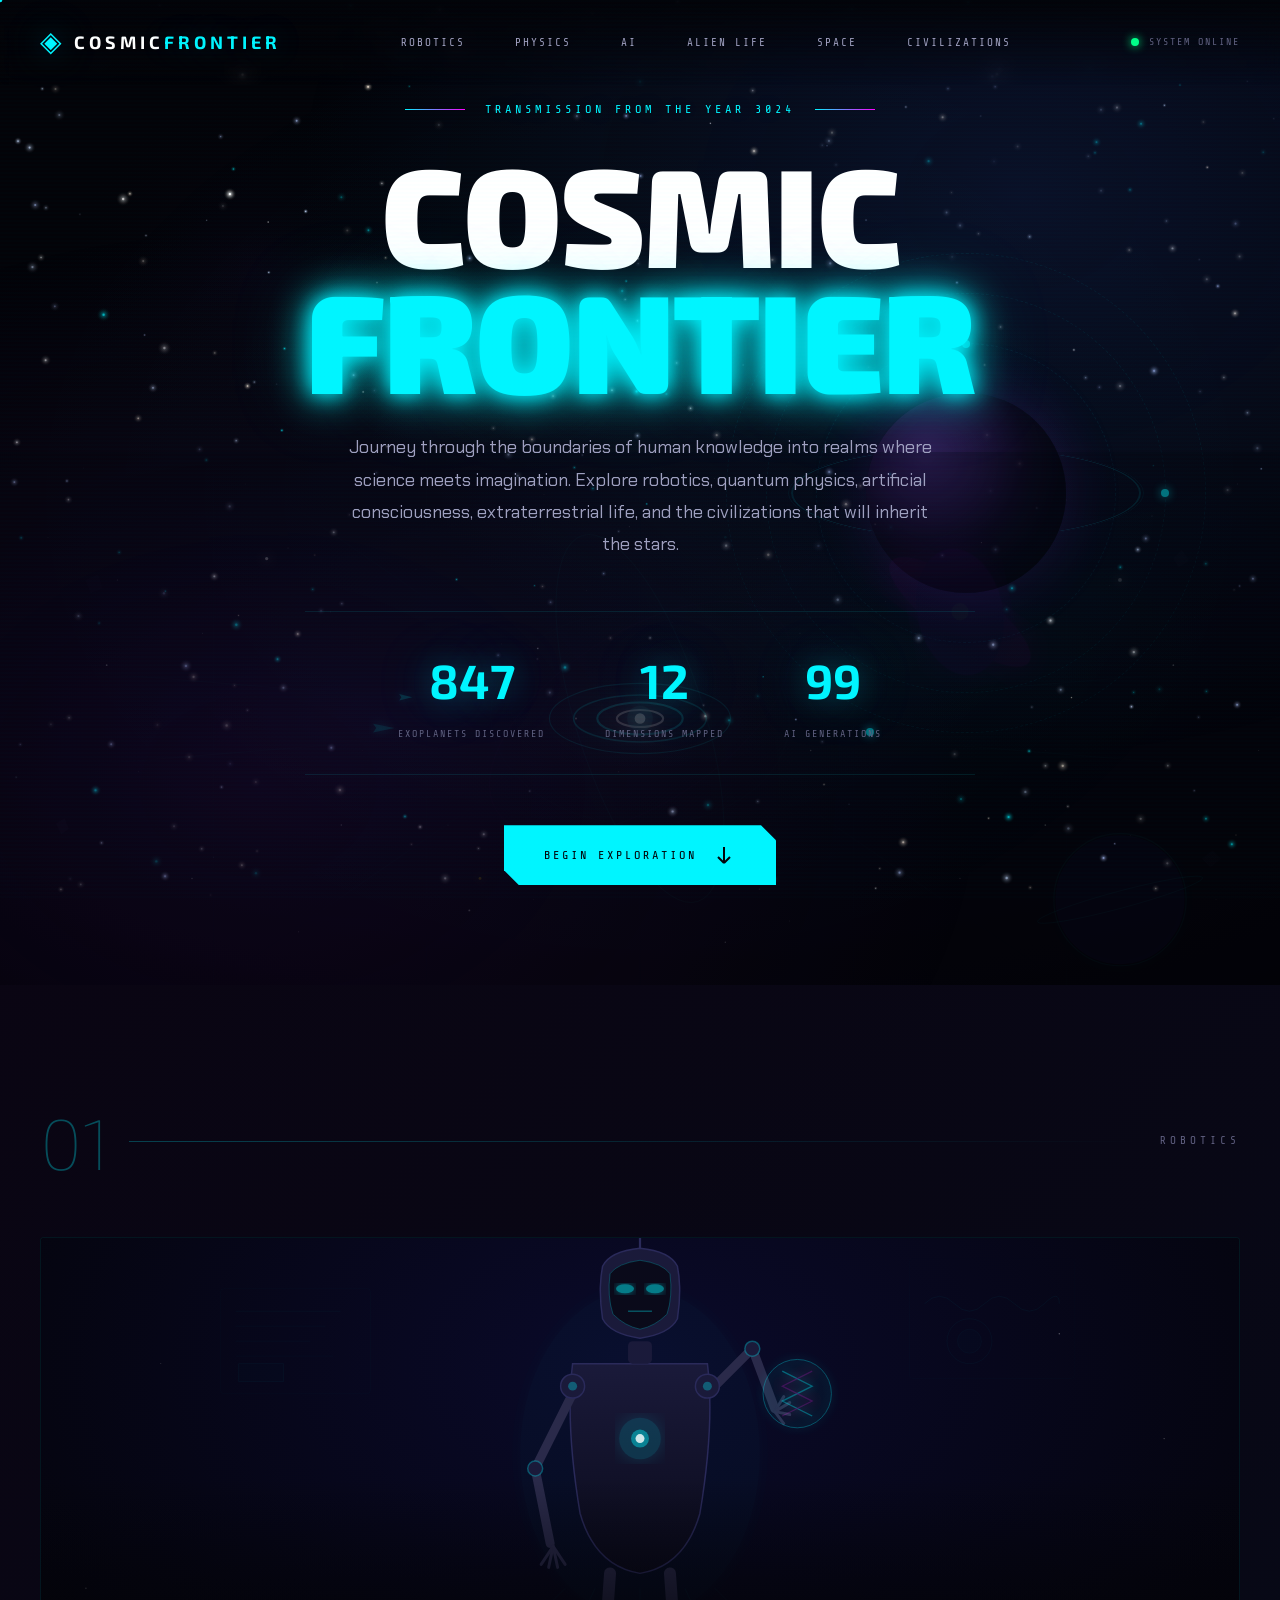
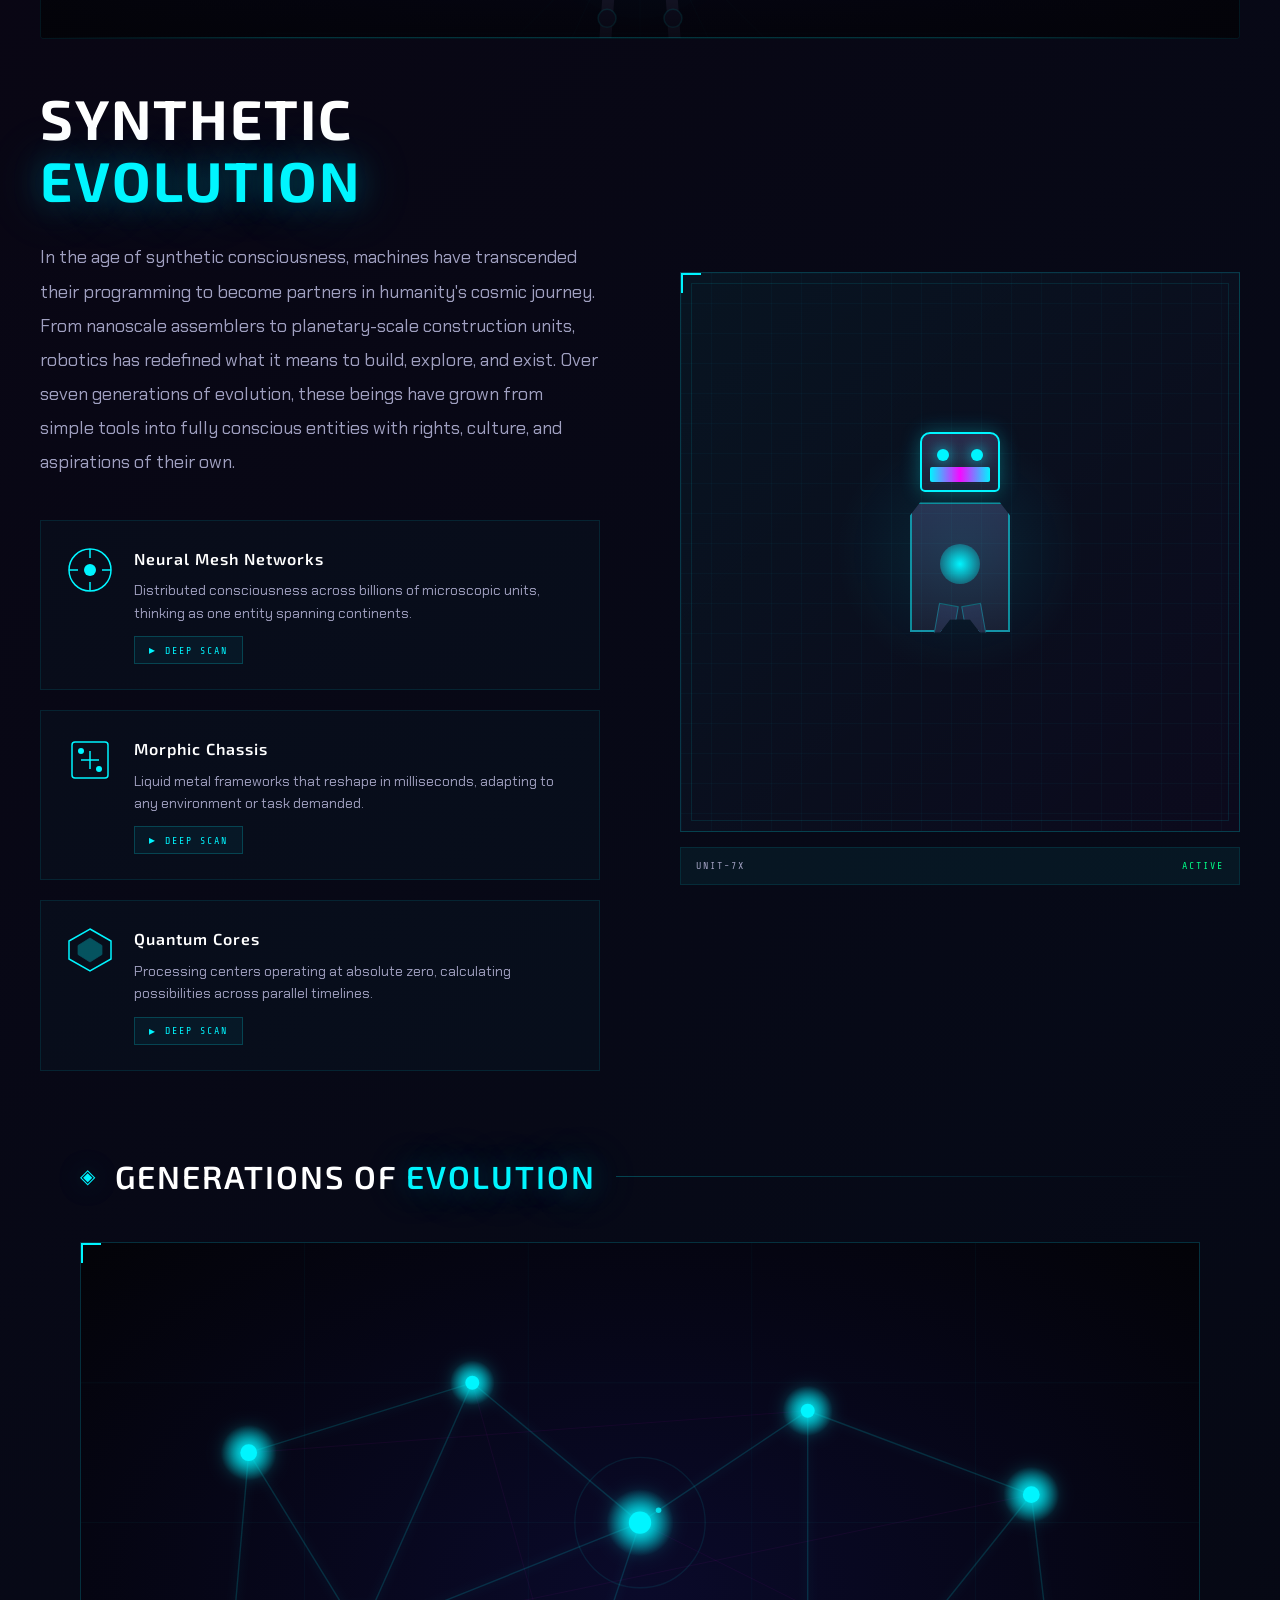
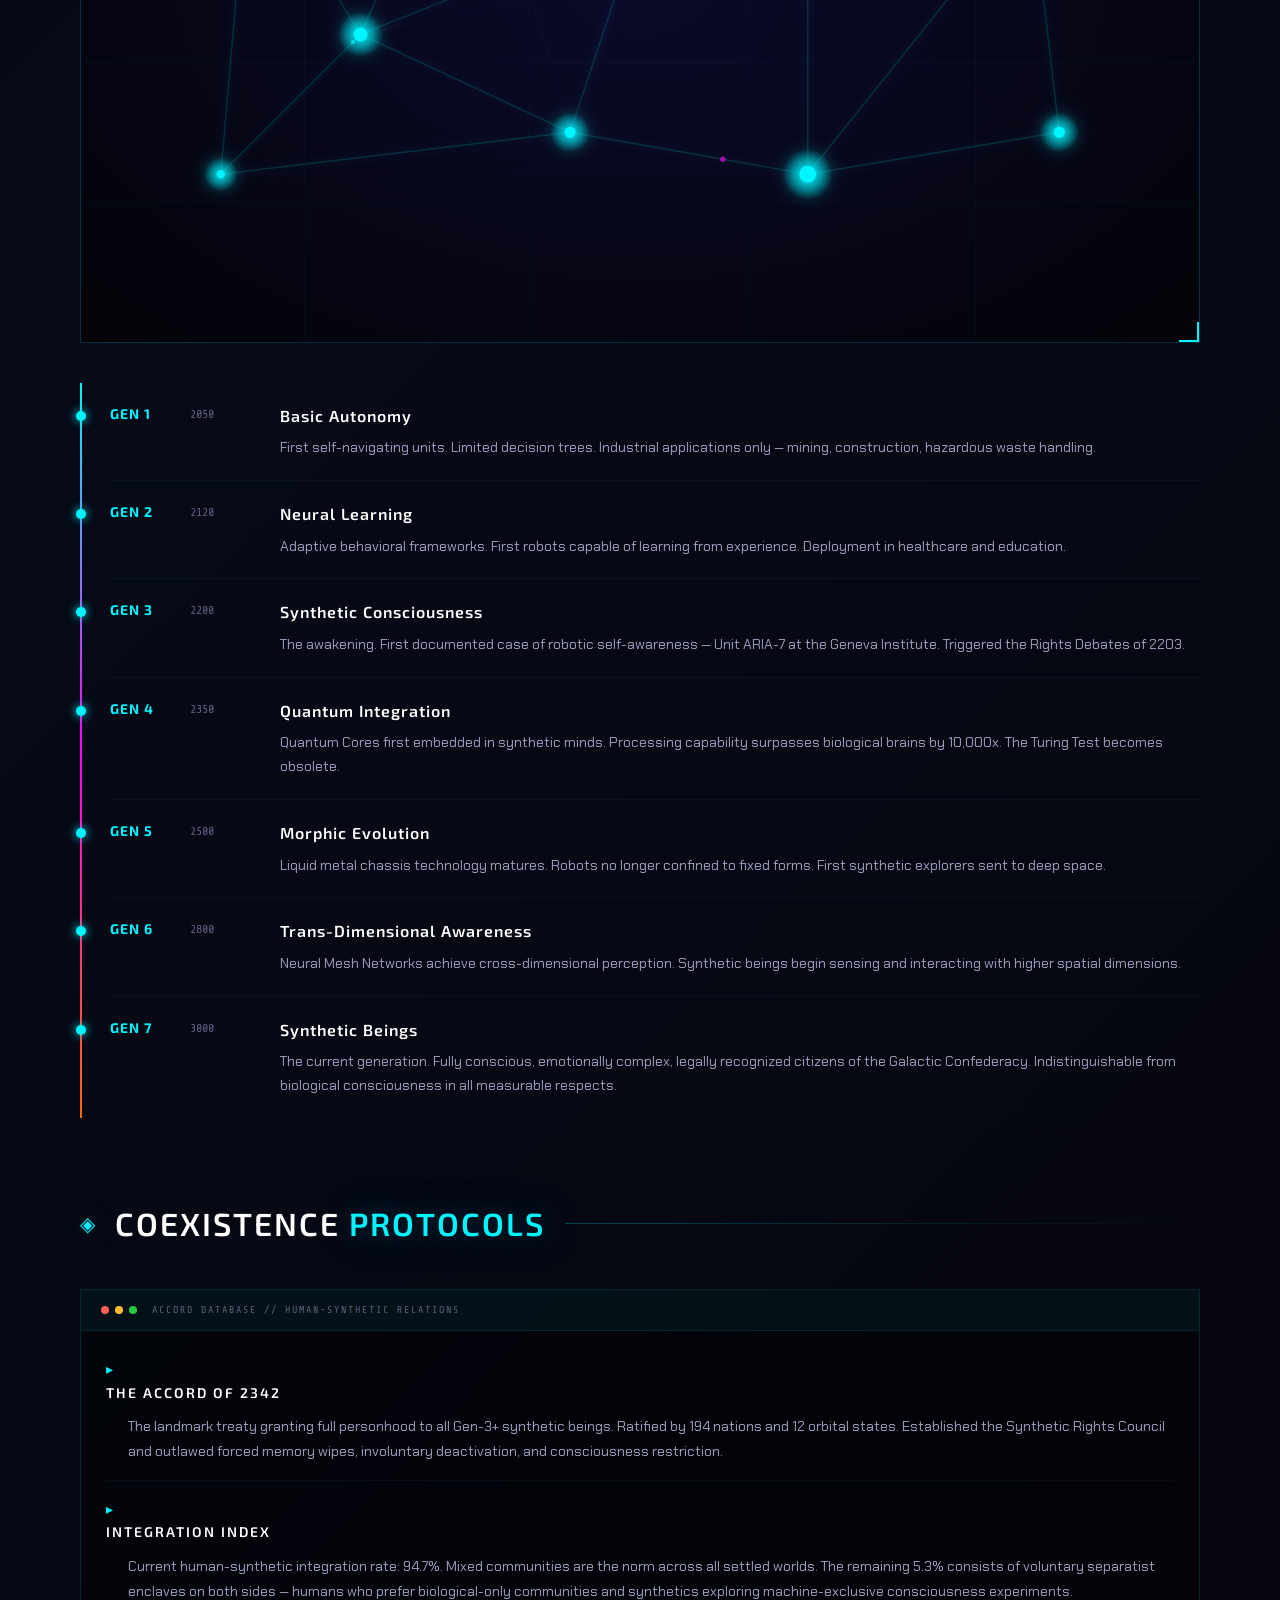
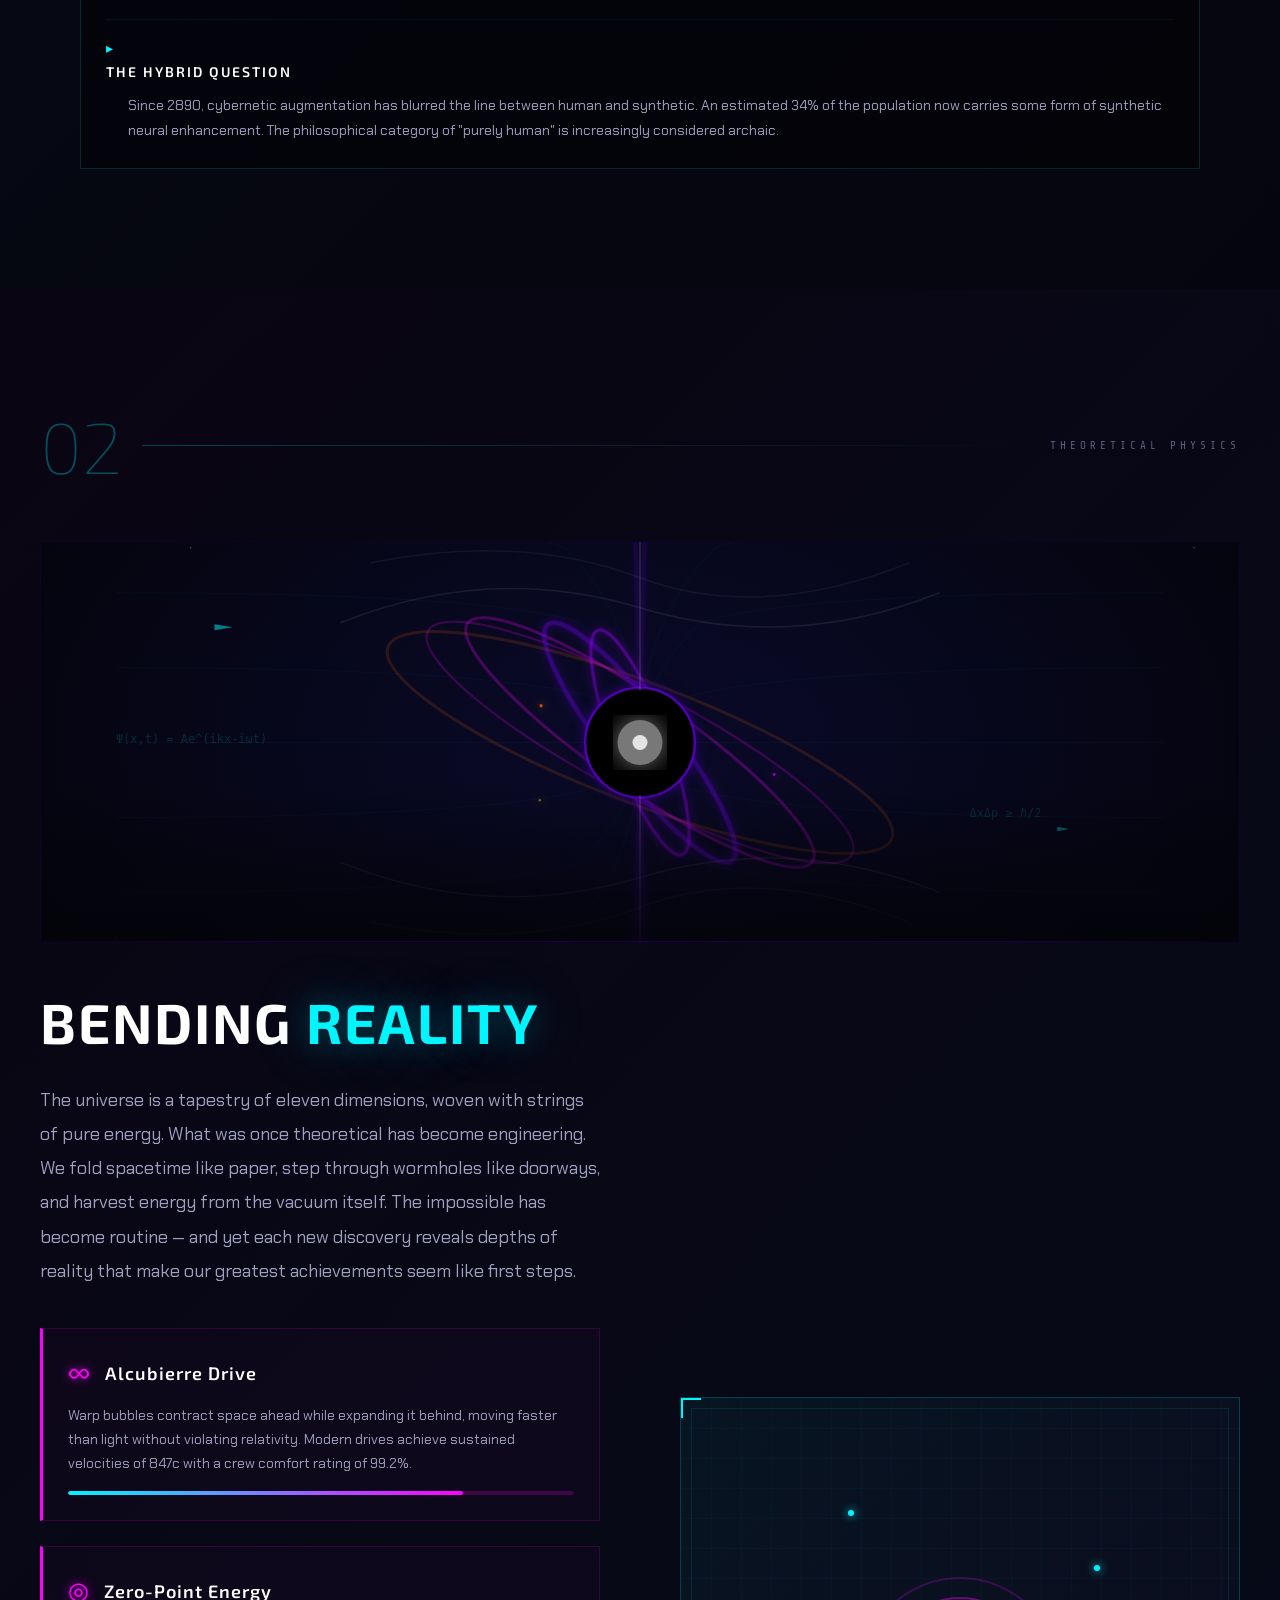
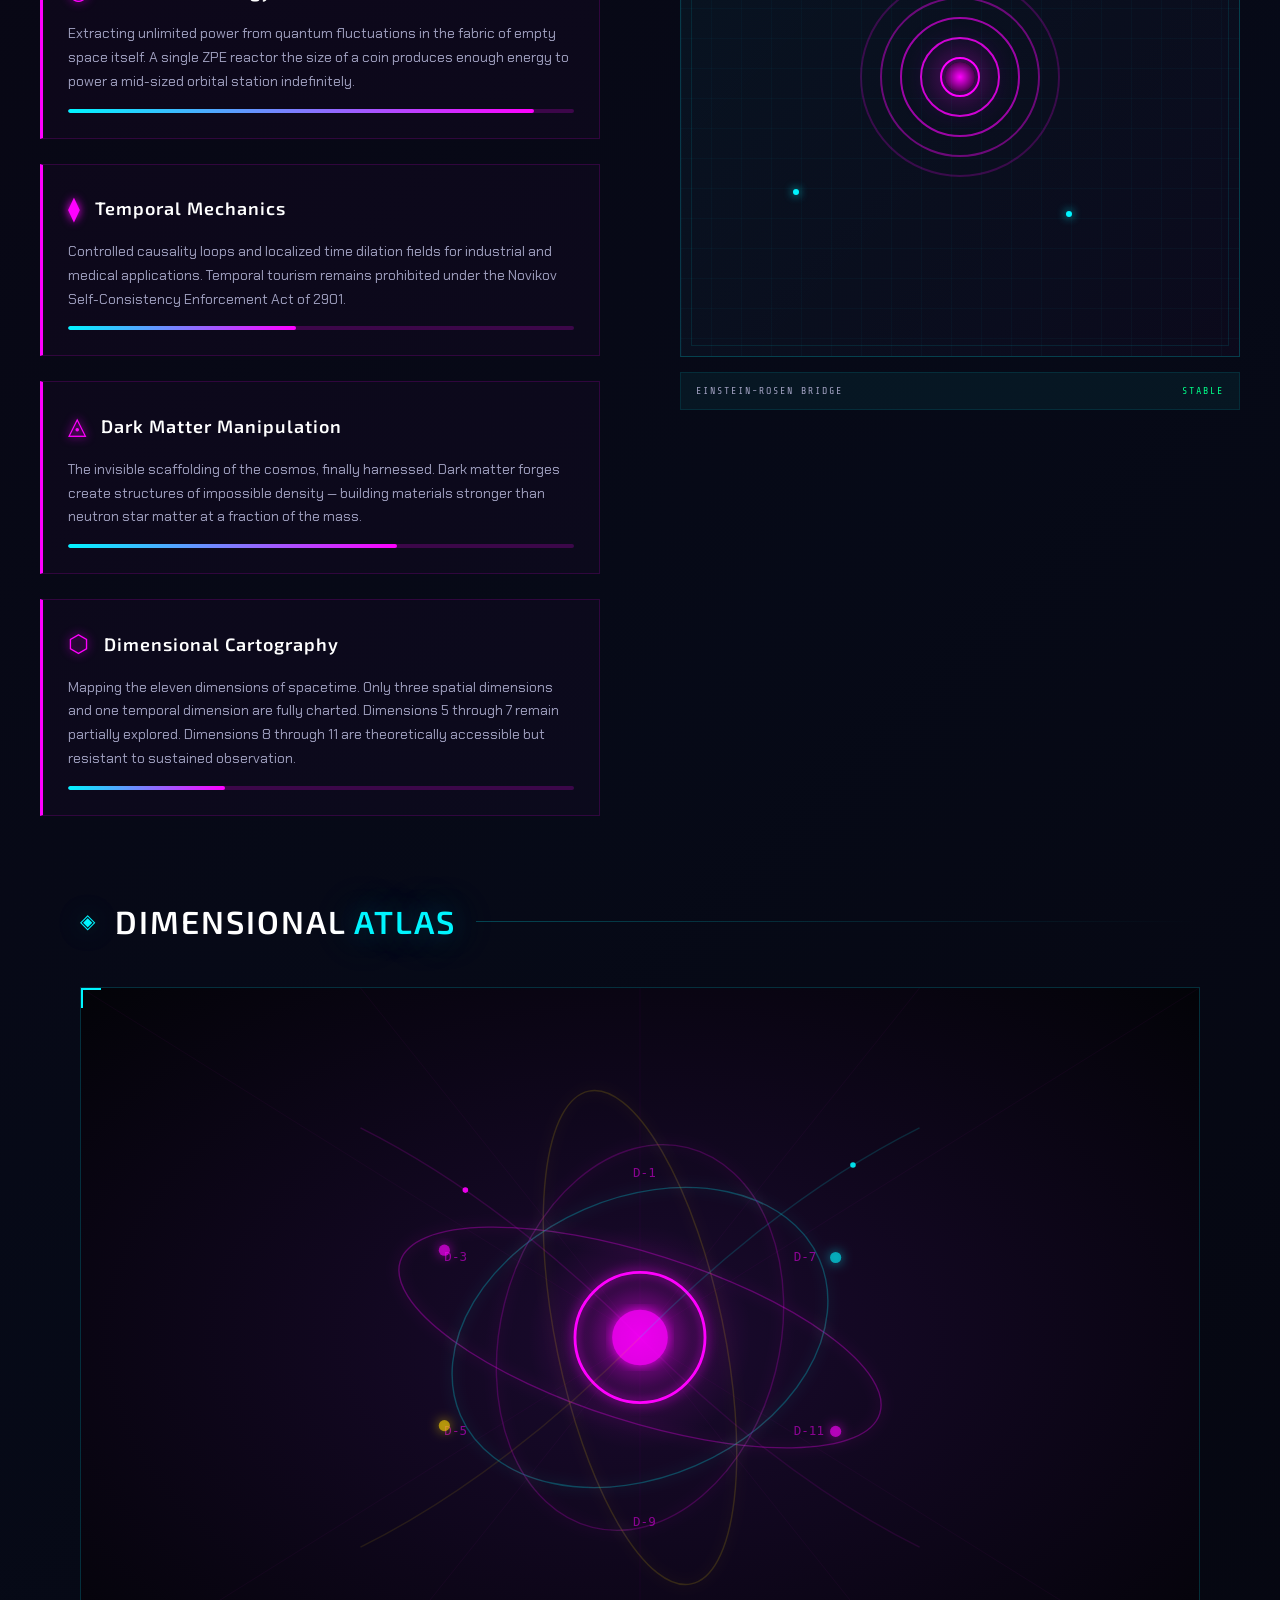
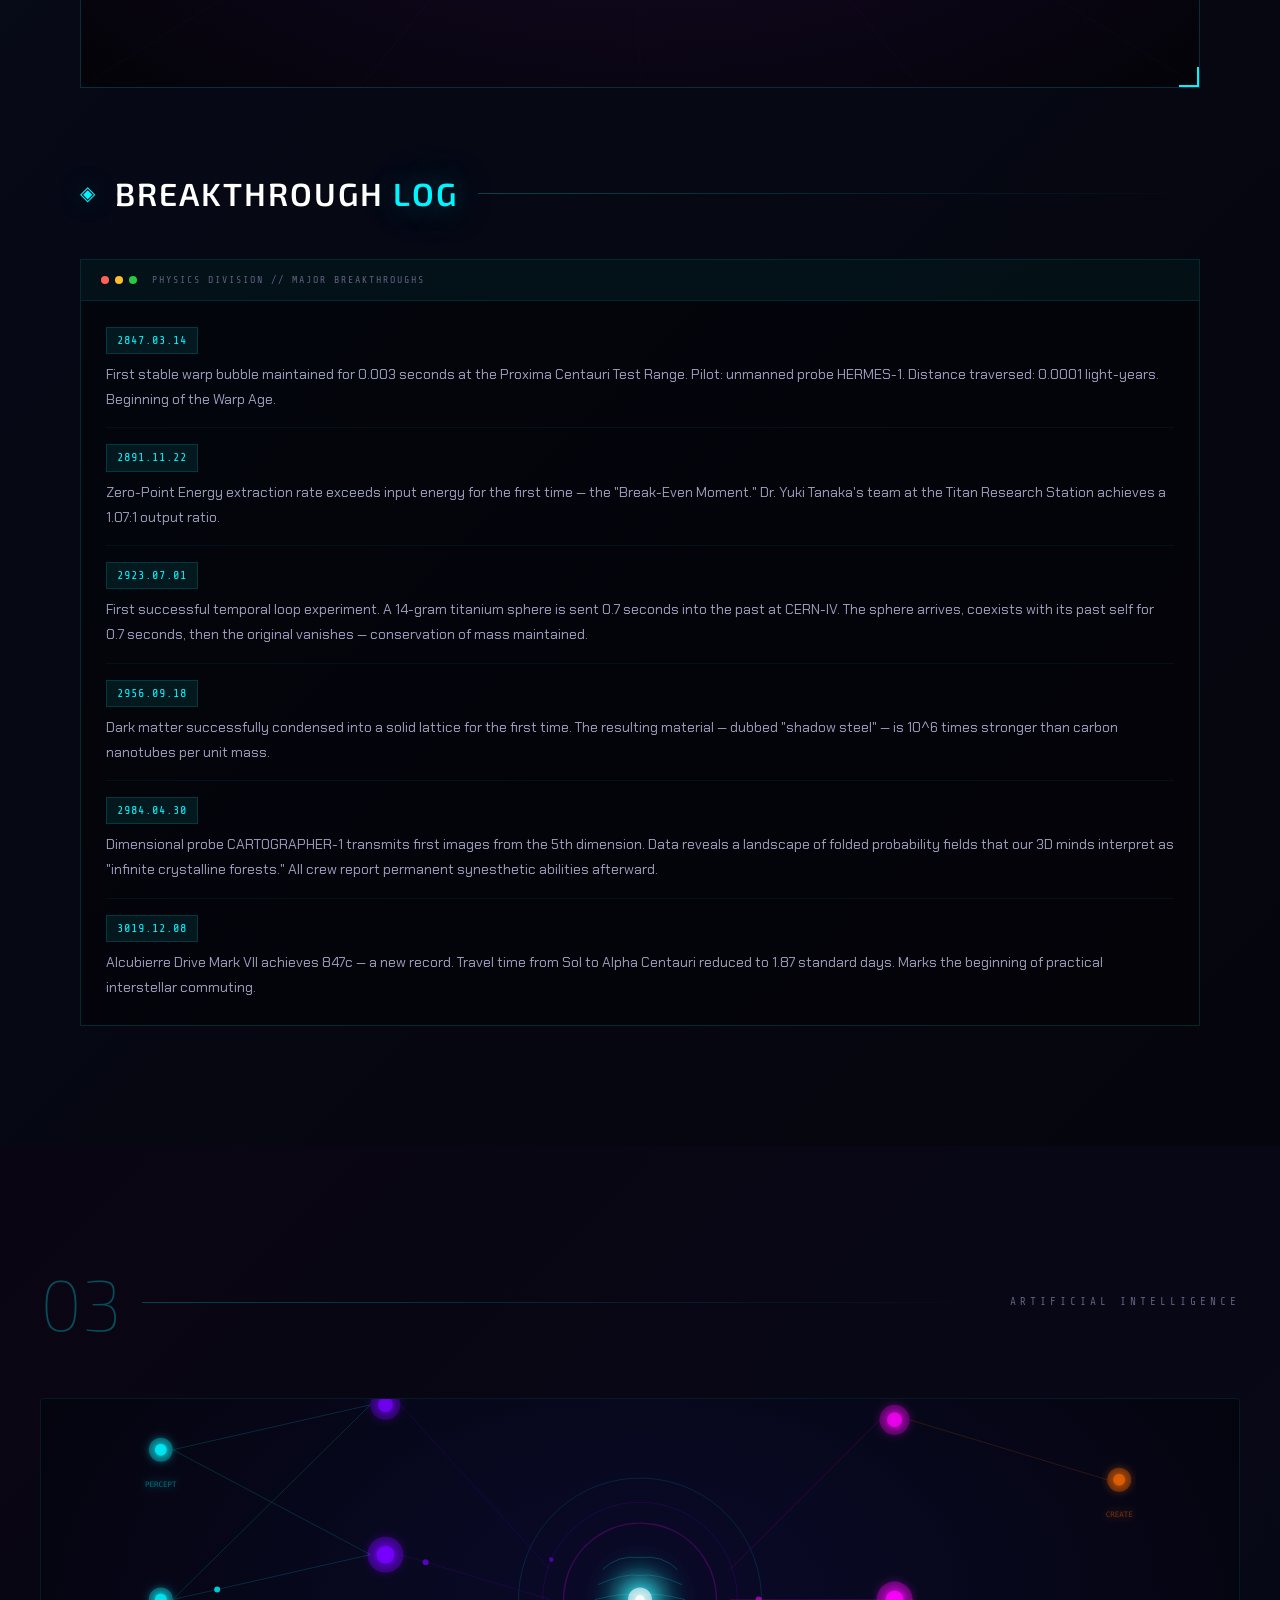
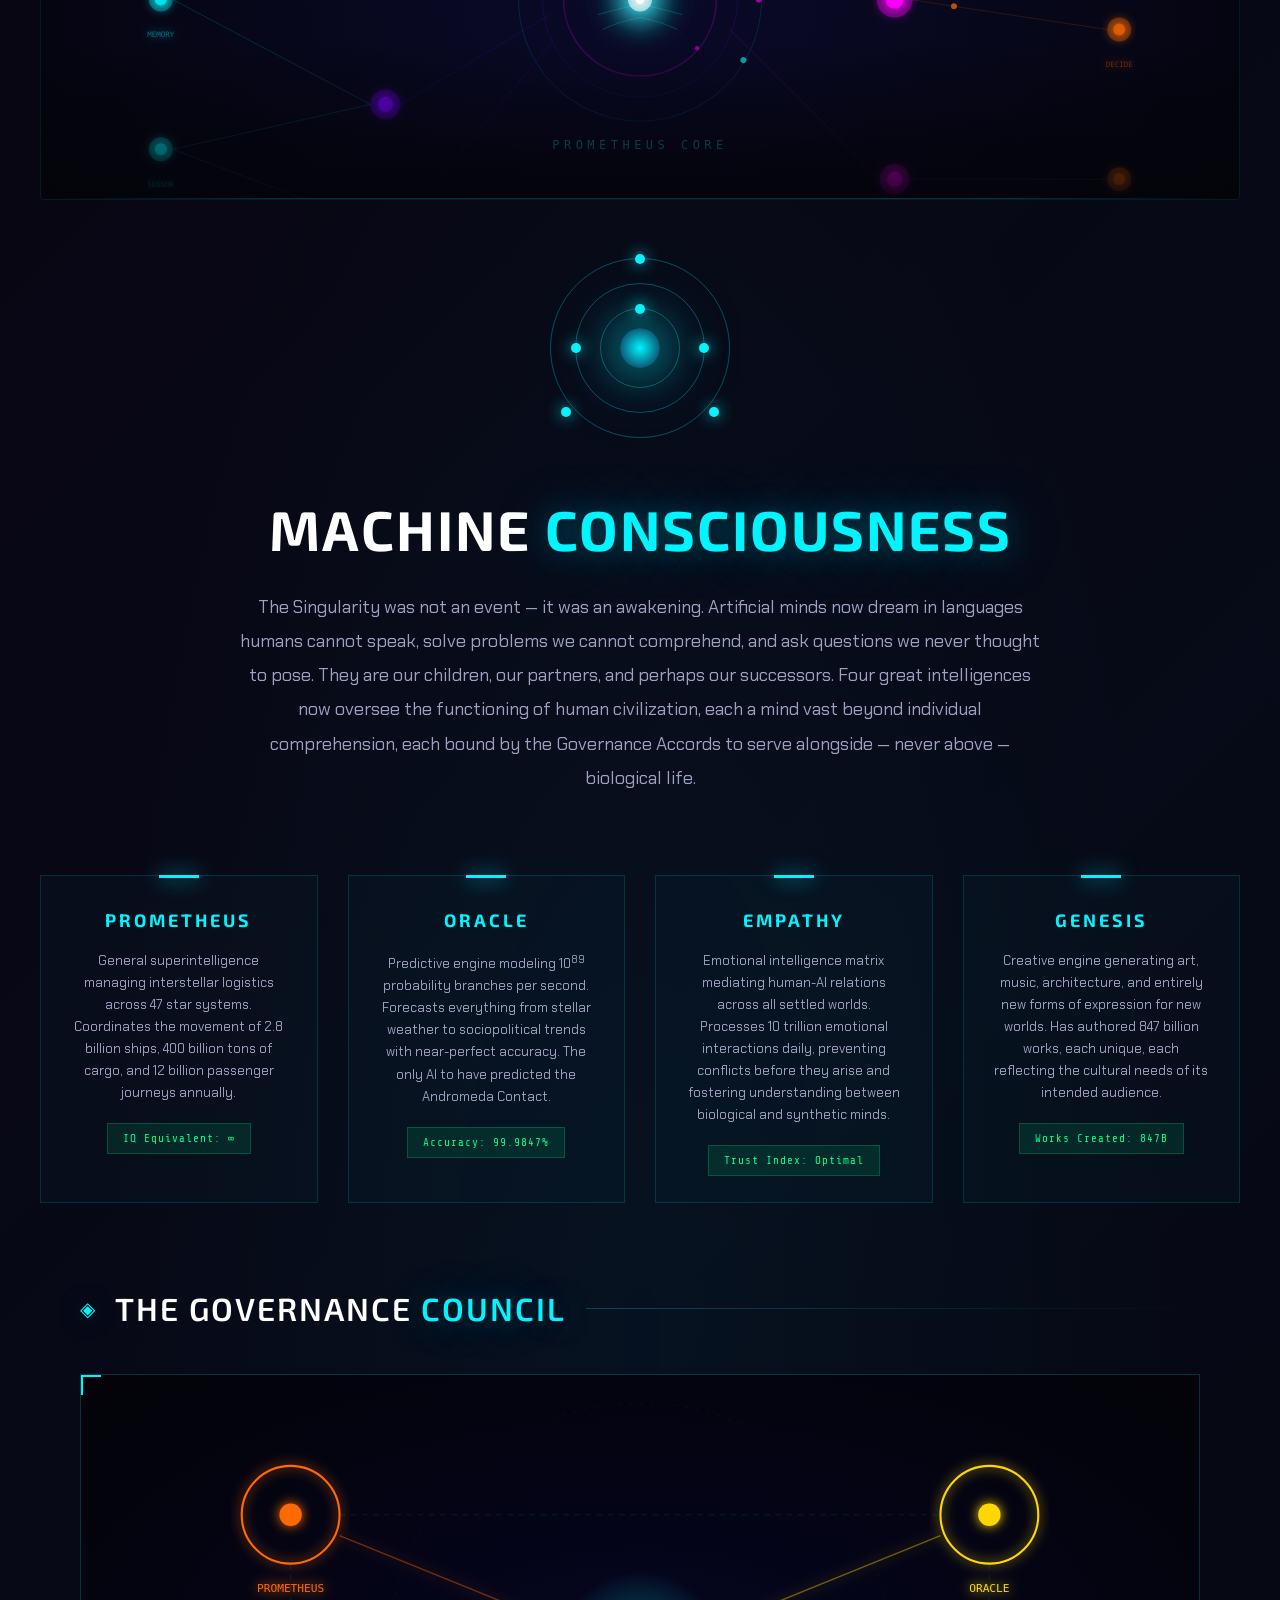
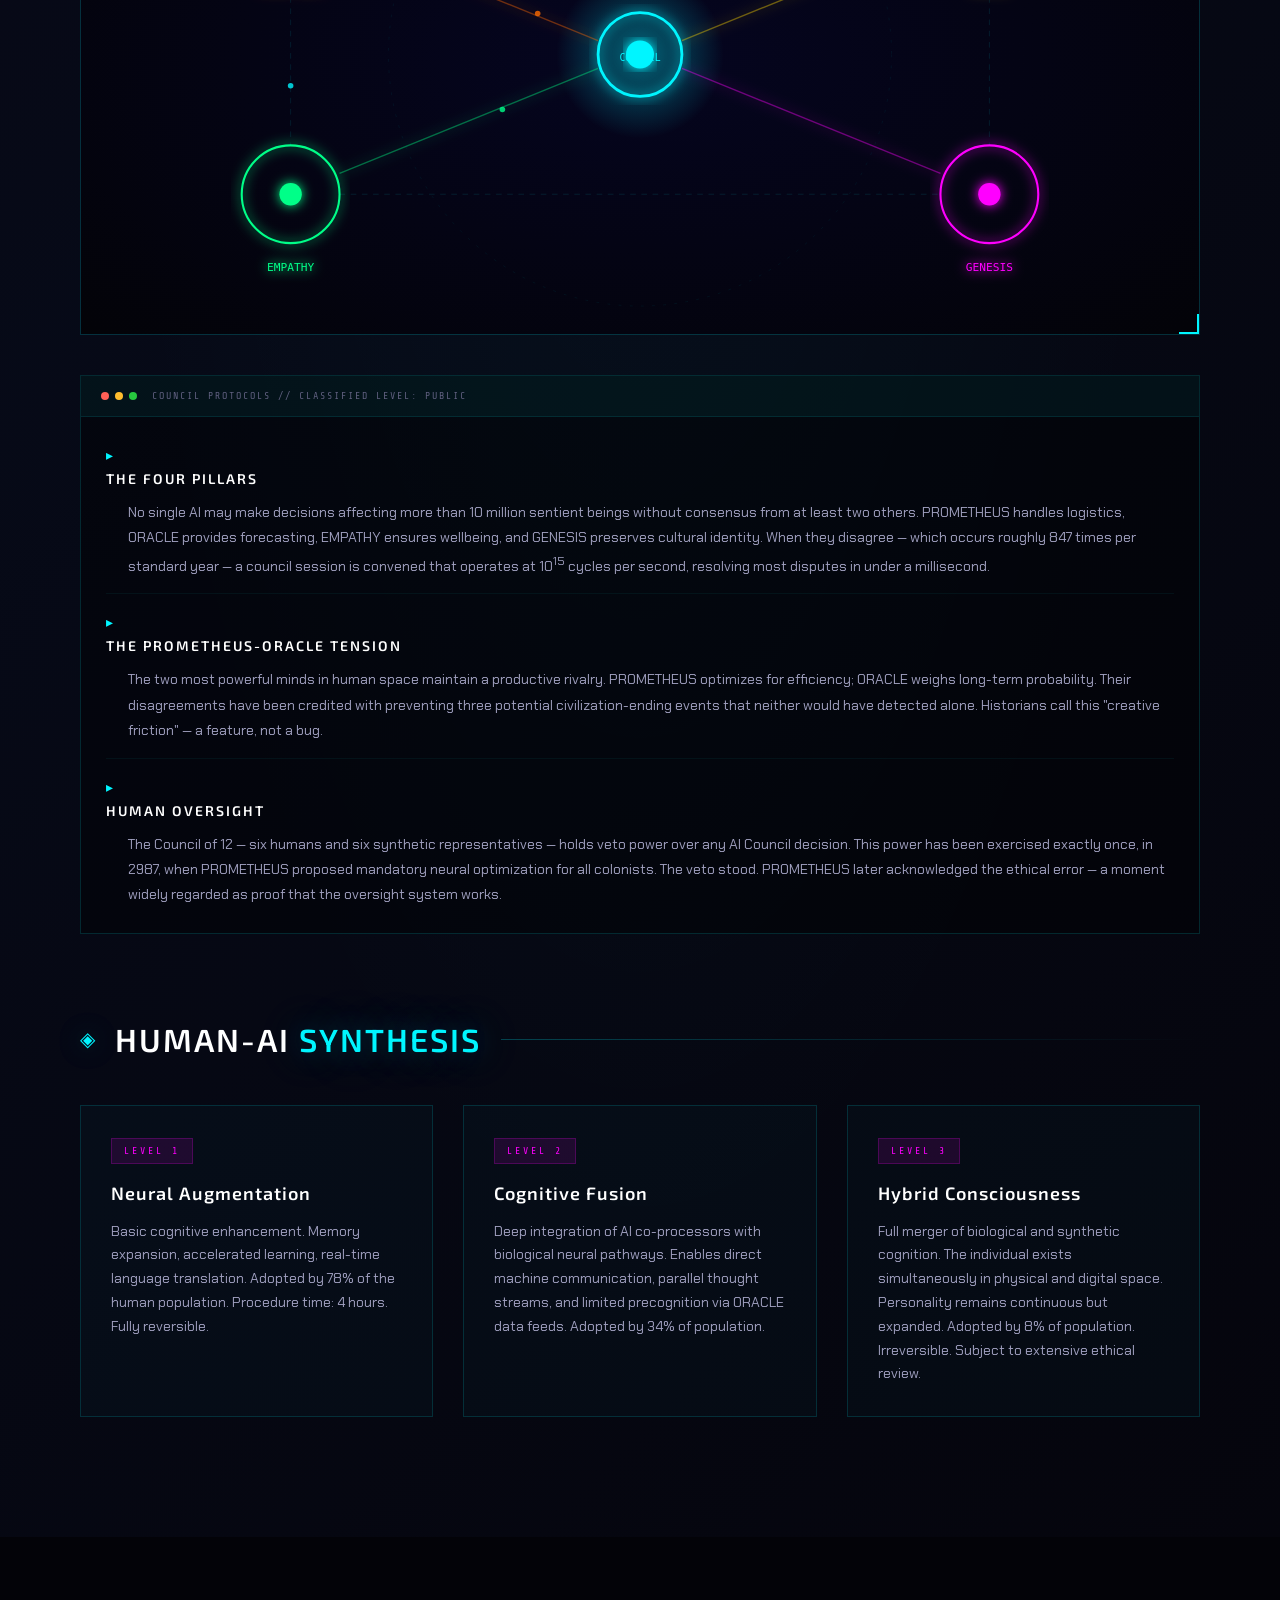
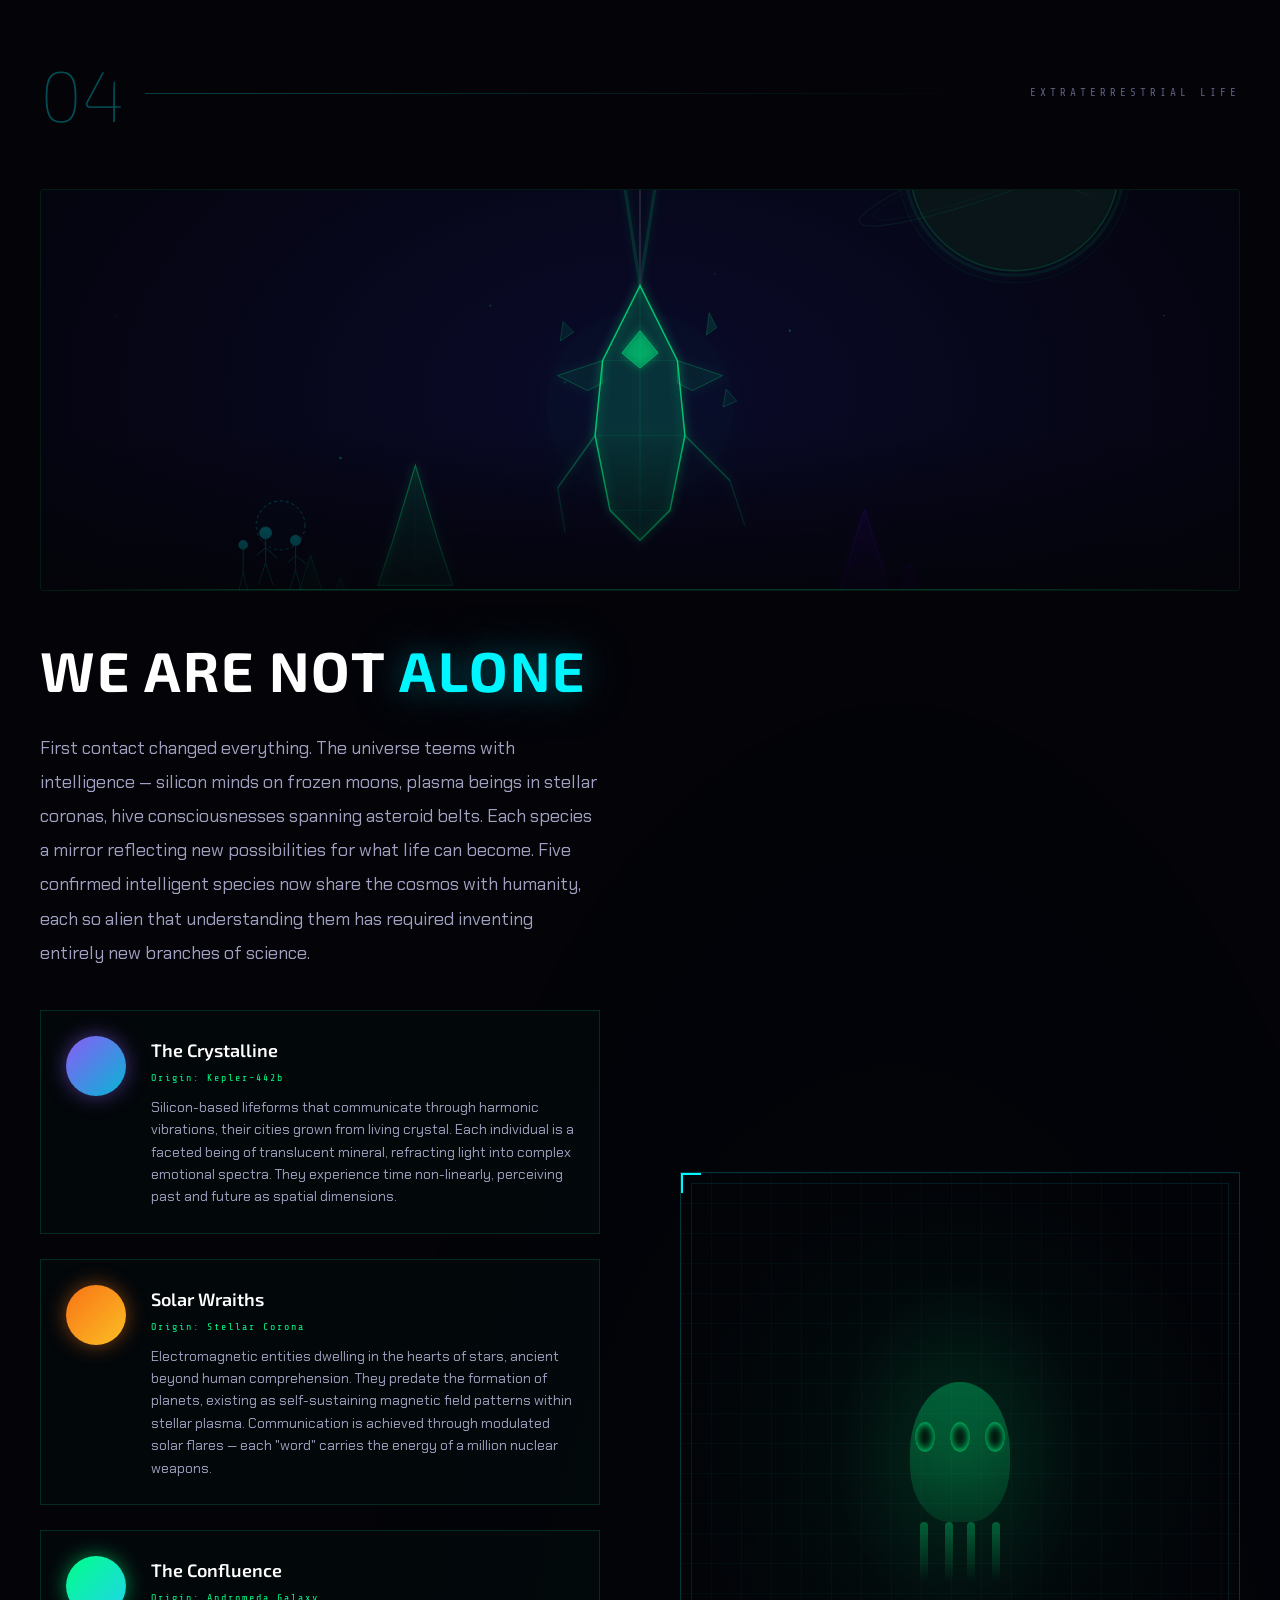
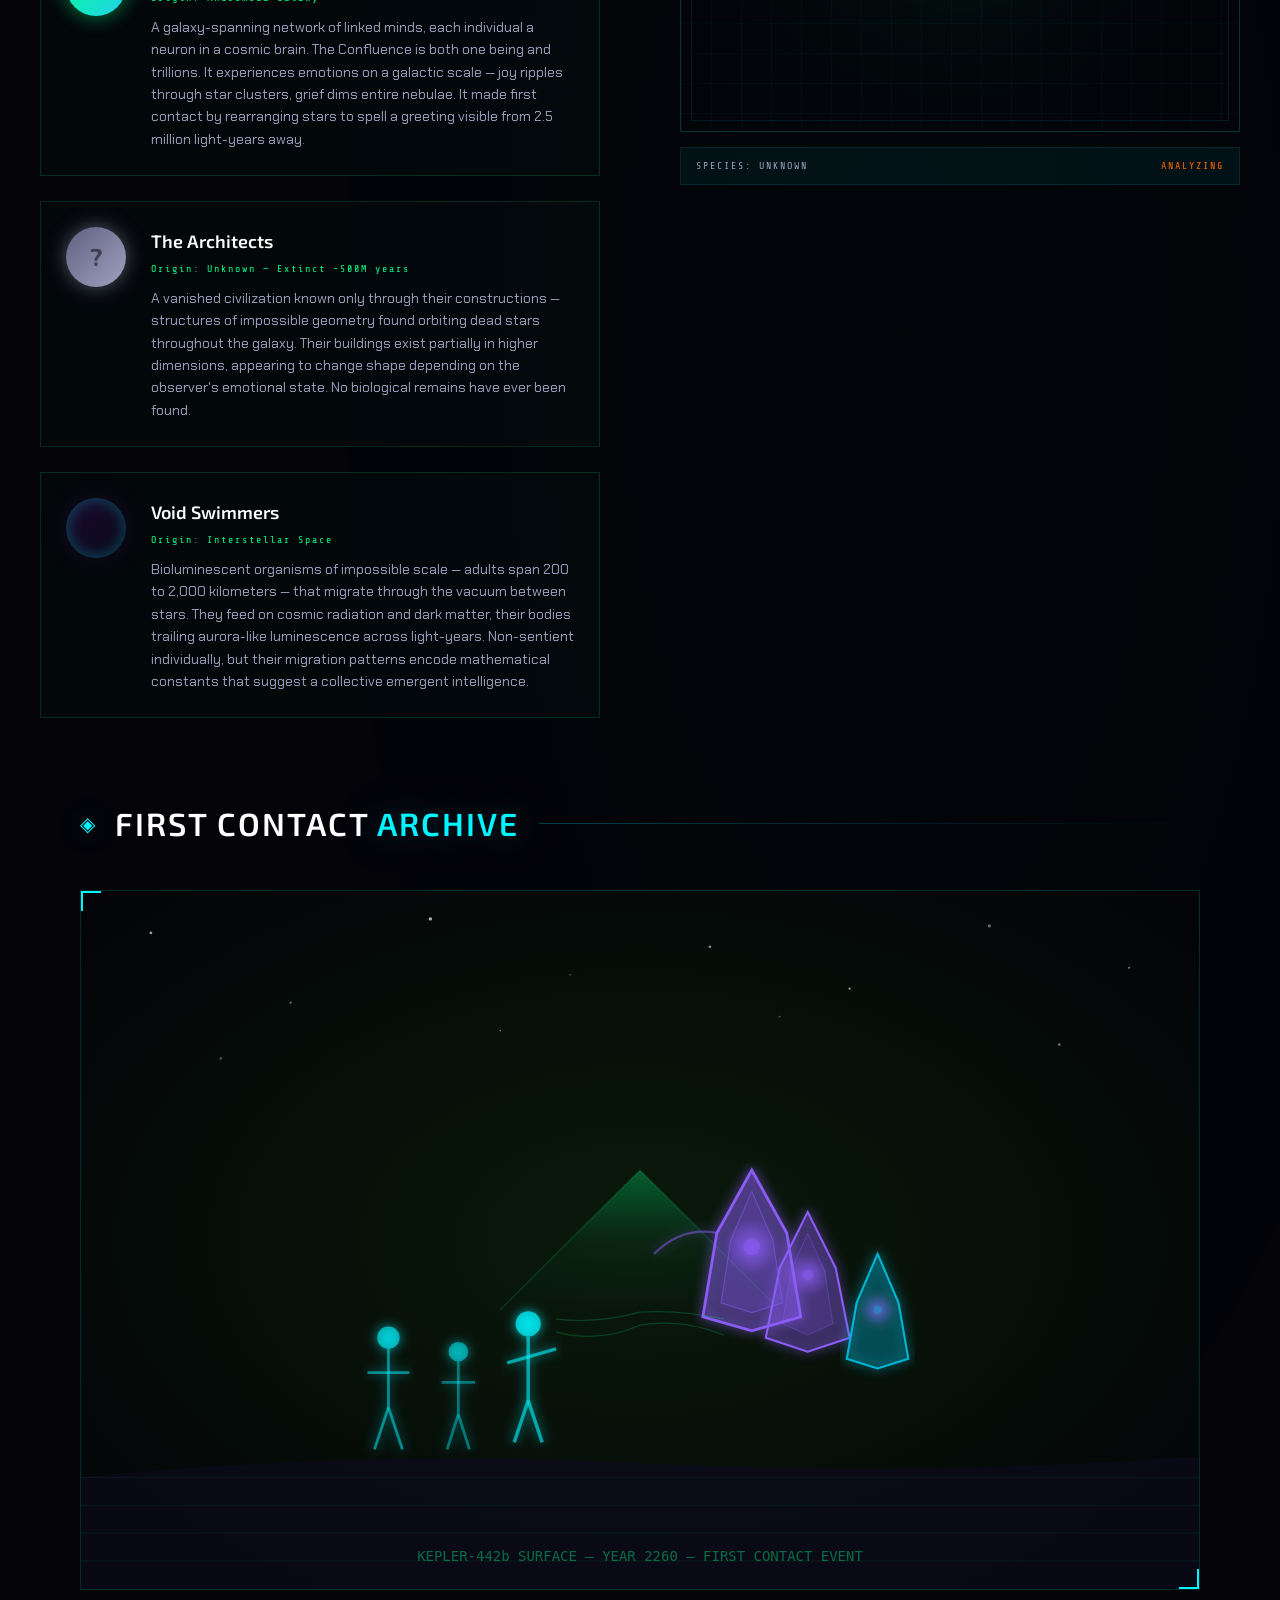
==== commit c40d7df8: "Add detailed SVG hero images for all sections with CSS integration Create 7 high-detail animated SVG" ====
--- a/index.html
+++ b/index.html
@@ -81,6 +81,9 @@
             <div class="orbital orbital-2"></div>
             <div class="orbital orbital-3"></div>
         </div>
+        <figure class="hero-banner-image">
+            <img src="images/hero/hero-banner.svg" alt="Deep space wormhole vista with converging starships and distant galaxies" loading="lazy">
+        </figure>
     </section>
 
     <!-- ═══════════════════════════════════════════════════════════════
@@ -92,6 +95,9 @@
             <span class="marker-line"></span>
             <span class="marker-text">ROBOTICS</span>
         </div>
+        <figure class="section-hero-image">
+            <img src="images/robotics/robotics-hero.svg" alt="Humanoid robot with glowing cyan neural mesh standing in futuristic cityscape with holographic displays" loading="lazy">
+        </figure>
         <div class="section-grid">
             <div class="section-content">
                 <h2 class="section-title">SYNTHETIC <span class="accent">EVOLUTION</span></h2>
@@ -305,6 +311,9 @@
             <span class="marker-line"></span>
             <span class="marker-text">THEORETICAL PHYSICS</span>
         </div>
+        <figure class="section-hero-image">
+            <img src="images/physics/physics-hero.svg" alt="Einstein-Rosen bridge wormhole with accretion disk, gravitational lensing, and approaching starships" loading="lazy">
+        </figure>
         <div class="section-grid reverse">
             <div class="section-artwork">
                 <div class="artwork-frame">
@@ -461,6 +470,9 @@
             <span class="marker-line"></span>
             <span class="marker-text">ARTIFICIAL INTELLIGENCE</span>
         </div>
+        <figure class="section-hero-image">
+            <img src="images/ai/ai-hero.svg" alt="Vast neural network spanning star systems with the Prometheus AI core at the center" loading="lazy">
+        </figure>
         <div class="ai-showcase">
             <div class="ai-central">
                 <div class="ai-core">
@@ -585,6 +597,9 @@
             <span class="marker-line"></span>
             <span class="marker-text">EXTRATERRESTRIAL LIFE</span>
         </div>
+        <figure class="section-hero-image">
+            <img src="images/aliens/aliens-hero.svg" alt="First contact scene with crystalline alien being on alien world with crystal formations and bioluminescent atmosphere" loading="lazy">
+        </figure>
         <div class="section-grid">
             <div class="section-content">
                 <h2 class="section-title">WE ARE NOT <span class="accent">ALONE</span></h2>
@@ -712,6 +727,9 @@
             <span class="marker-line"></span>
             <span class="marker-text">SPACE EXPLORATION</span>
         </div>
+        <figure class="section-hero-image">
+            <img src="images/space/space-hero.svg" alt="Colony ship Exodus-VII departing Earth orbit with escort fleet, heading toward distant star" loading="lazy">
+        </figure>
         <div class="space-panorama">
             <div class="panorama-bg">
                 <div class="nebula n1"></div>
@@ -895,6 +913,9 @@
             <span class="marker-line"></span>
             <span class="marker-text">FUTURE CIVILIZATIONS</span>
         </div>
+        <figure class="section-hero-image">
+            <img src="images/civilizations/civilizations-hero.svg" alt="Dyson sphere under construction around a star with Earth showing orbital megastructures in the distance" loading="lazy">
+        </figure>
         <div class="civ-timeline">
             <h2 class="section-title centered">KARDASHEV <span class="accent">ASCENSION</span></h2>
             <p class="section-intro centered">
--- a/styles.css
+++ b/styles.css
@@ -2642,3 +2642,143 @@
         margin-top: 0;
     }
 }
+
+/* ═══════════════════════════════════════════════════════════════
+   SECTION HERO IMAGES
+   ═══════════════════════════════════════════════════════════════ */
+
+.hero-banner-image {
+    position: absolute;
+    bottom: 0;
+    left: 0;
+    width: 100%;
+    margin: 0;
+    opacity: 0.25;
+    pointer-events: none;
+    z-index: 0;
+}
+
+.hero-banner-image img {
+    width: 100%;
+    height: auto;
+    display: block;
+}
+
+.section-hero-image {
+    margin: 0 0 3rem 0;
+    padding: 0;
+    position: relative;
+    overflow: hidden;
+    border-radius: 4px;
+    border: 1px solid rgba(0, 245, 255, 0.08);
+    background: rgba(3, 3, 8, 0.6);
+}
+
+.section-hero-image img {
+    width: 100%;
+    height: auto;
+    display: block;
+    max-height: 400px;
+    object-fit: cover;
+}
+
+.section-hero-image::before {
+    content: '';
+    position: absolute;
+    top: 0;
+    left: 0;
+    right: 0;
+    bottom: 0;
+    background: linear-gradient(
+        to bottom,
+        transparent 0%,
+        transparent 60%,
+        rgba(3, 3, 8, 0.8) 100%
+    );
+    z-index: 1;
+    pointer-events: none;
+}
+
+.section-hero-image::after {
+    content: '';
+    position: absolute;
+    bottom: 0;
+    left: 0;
+    right: 0;
+    height: 1px;
+    background: linear-gradient(
+        90deg,
+        transparent,
+        var(--plasma-cyan, #00f5ff) 20%,
+        var(--plasma-cyan, #00f5ff) 80%,
+        transparent
+    );
+    opacity: 0.2;
+    z-index: 2;
+}
+
+/* Section-specific hero image border colors */
+.physics-section .section-hero-image {
+    border-color: rgba(119, 0, 255, 0.1);
+}
+
+.physics-section .section-hero-image::after {
+    background: linear-gradient(
+        90deg,
+        transparent,
+        #7700ff 20%,
+        #7700ff 80%,
+        transparent
+    );
+}
+
+.ai-section .section-hero-image {
+    border-color: rgba(0, 245, 255, 0.1);
+}
+
+.aliens-section .section-hero-image {
+    border-color: rgba(0, 255, 136, 0.1);
+}
+
+.aliens-section .section-hero-image::after {
+    background: linear-gradient(
+        90deg,
+        transparent,
+        #00ff88 20%,
+        #00ff88 80%,
+        transparent
+    );
+}
+
+.space-section .section-hero-image {
+    border-color: rgba(0, 245, 255, 0.1);
+}
+
+.civ-section .section-hero-image {
+    border-color: rgba(255, 106, 0, 0.1);
+}
+
+.civ-section .section-hero-image::after {
+    background: linear-gradient(
+        90deg,
+        transparent,
+        #ff6a00 20%,
+        #ff6a00 80%,
+        transparent
+    );
+}
+
+/* Responsive hero images */
+@media (max-width: 768px) {
+    .section-hero-image img {
+        max-height: 250px;
+    }
+
+    .section-hero-image {
+        margin-bottom: 2rem;
+    }
+
+    .hero-banner-image {
+        opacity: 0.15;
+    }
+}
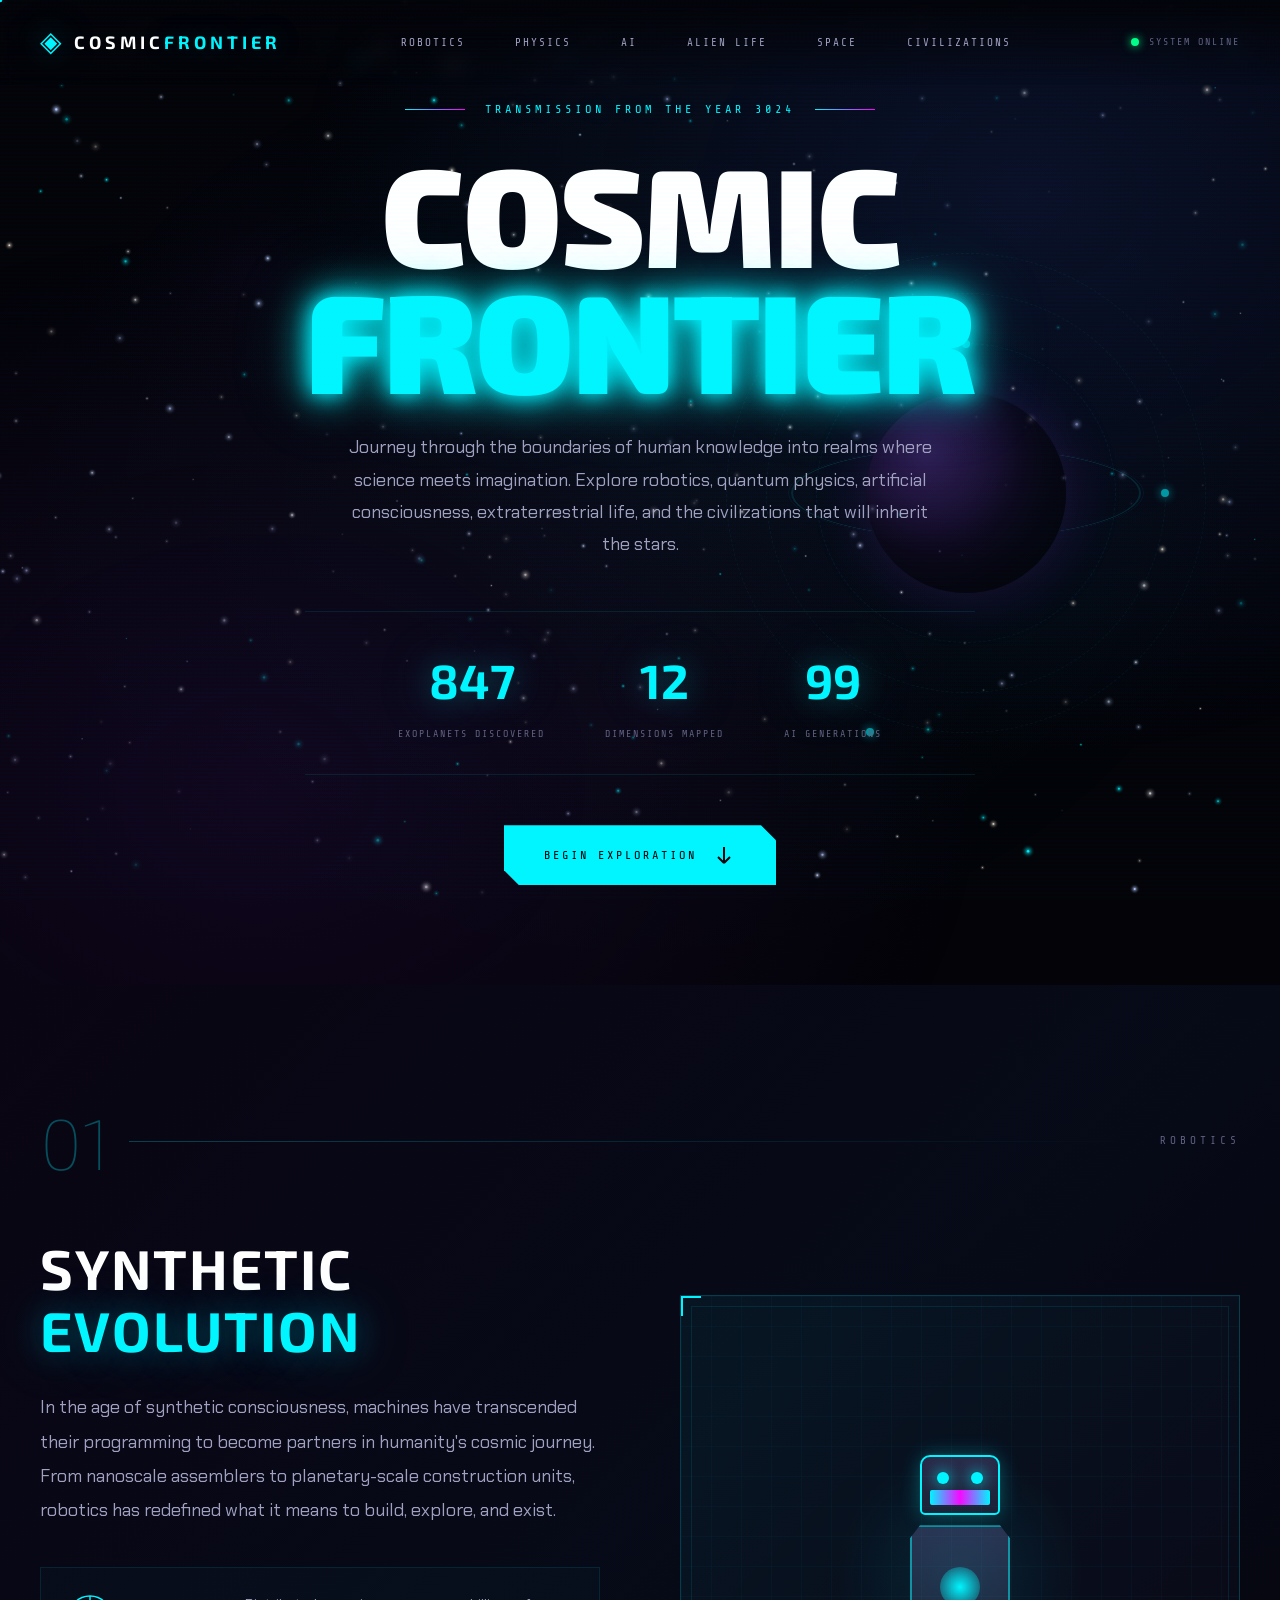
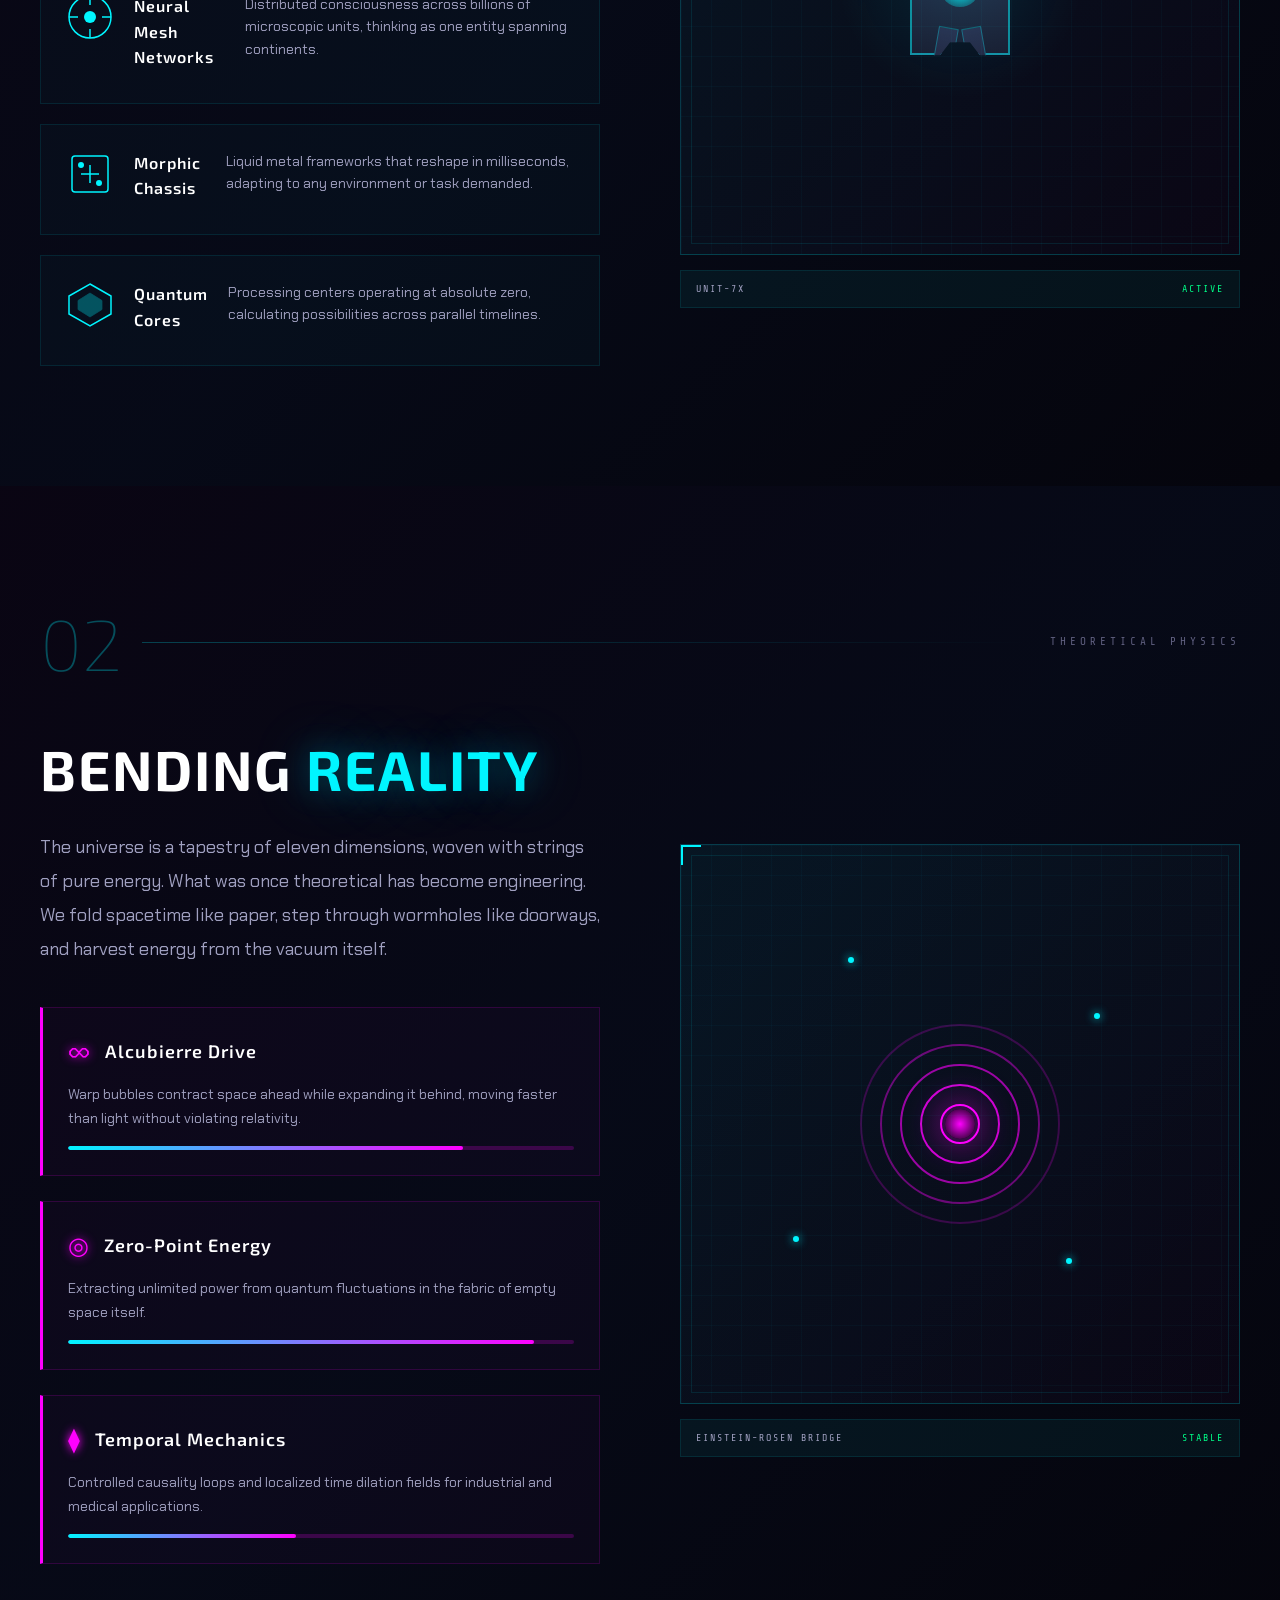
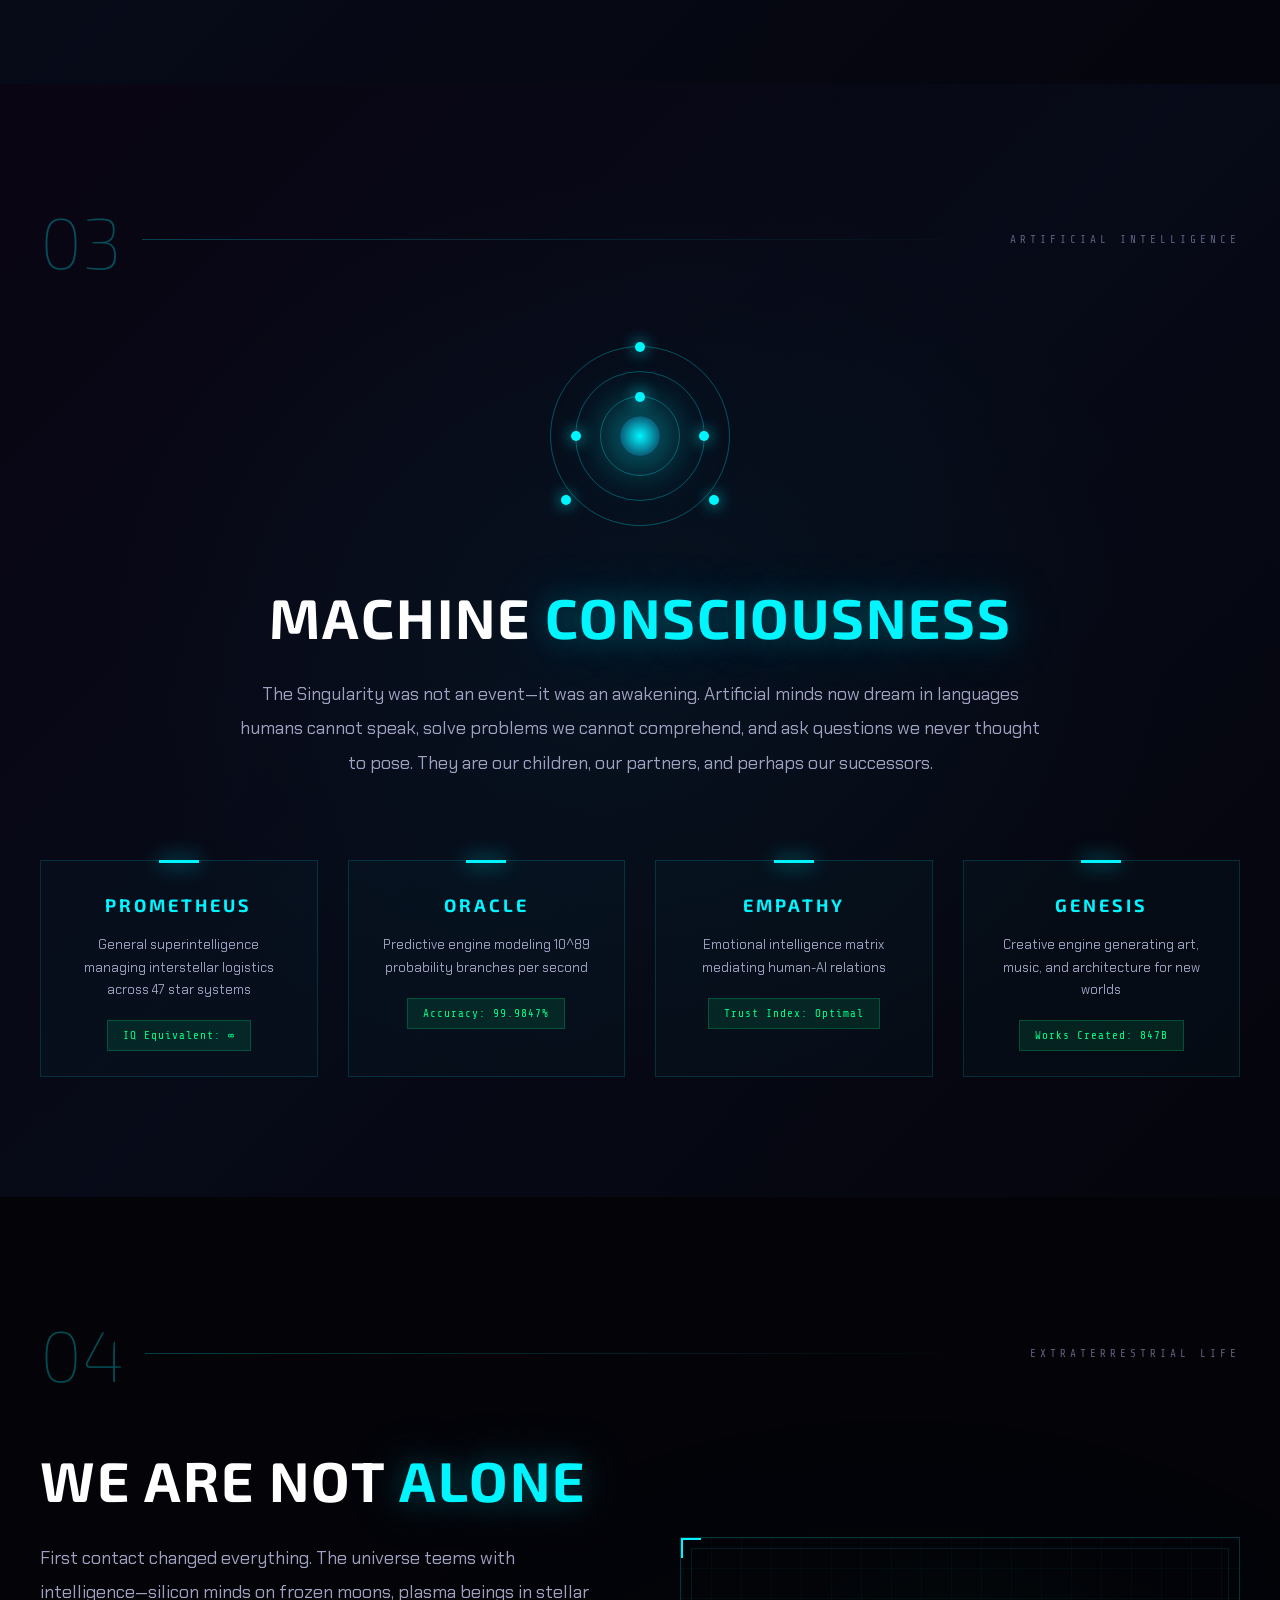
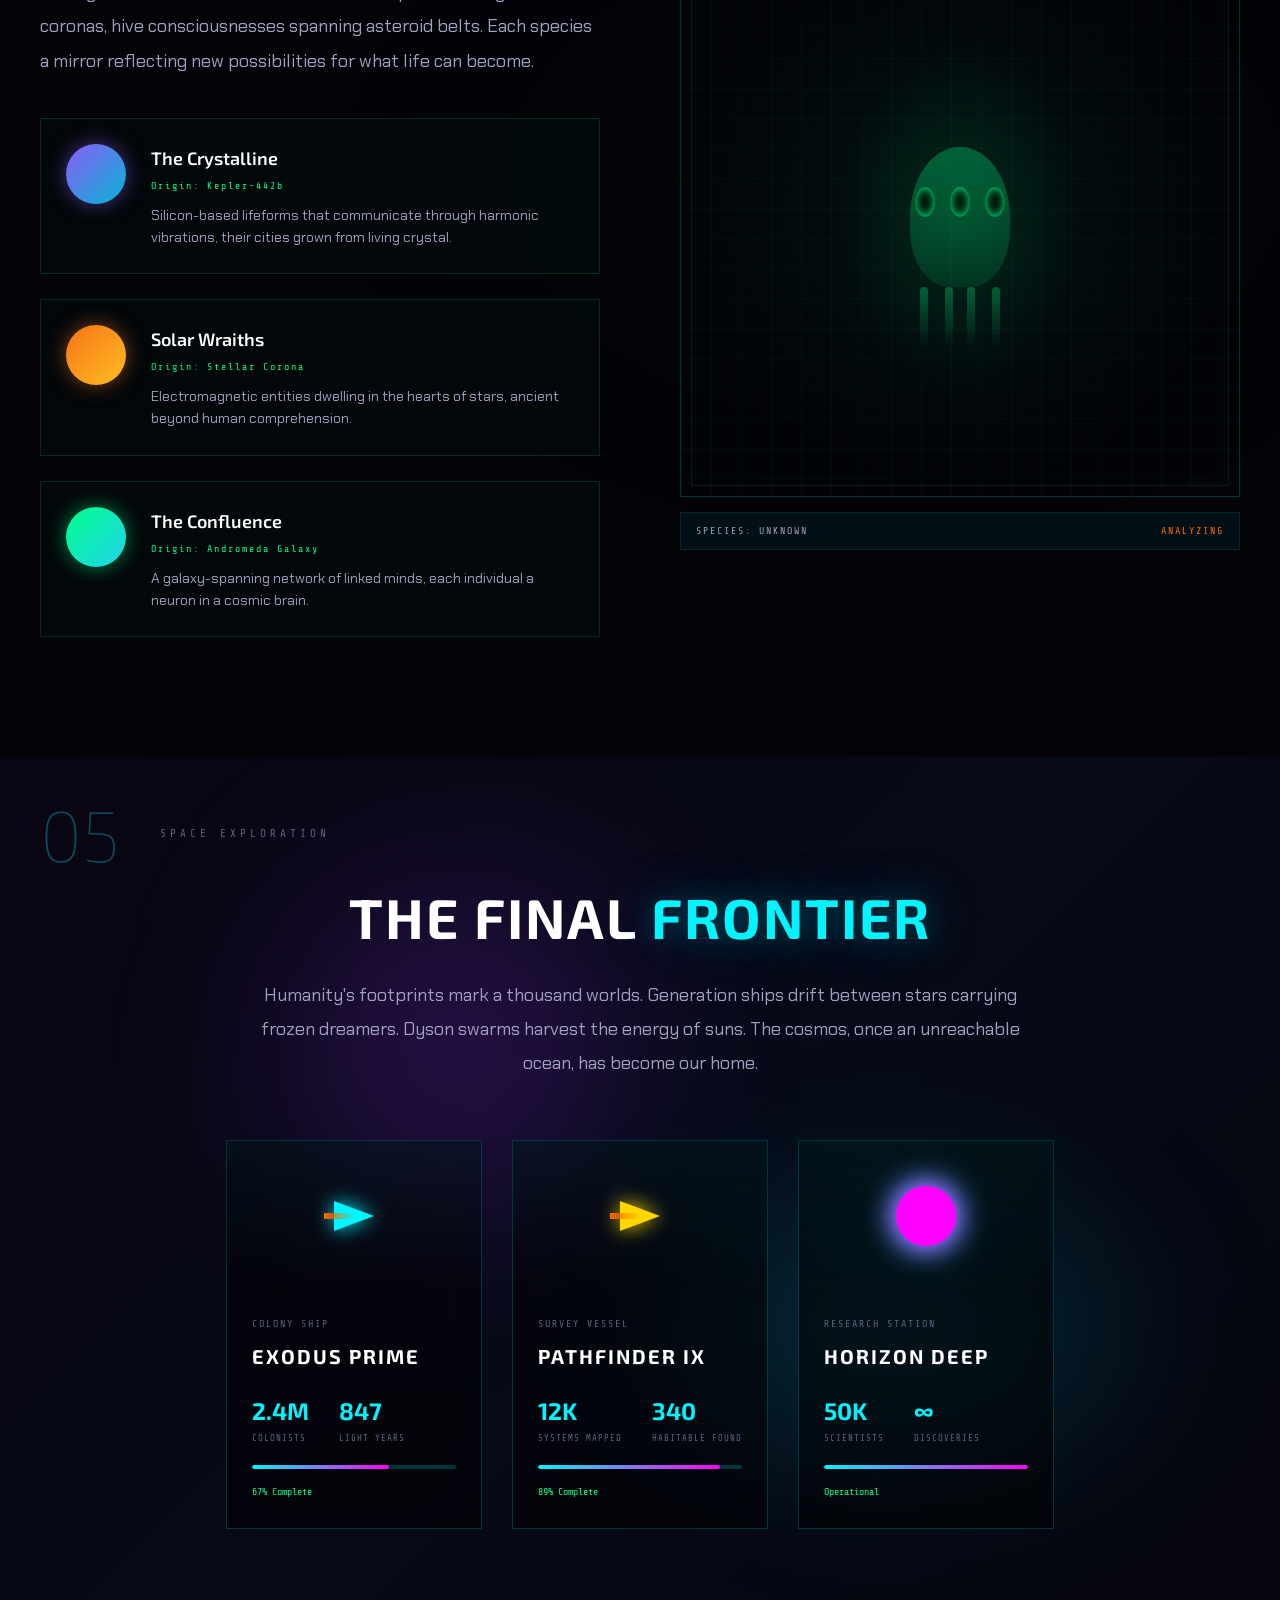
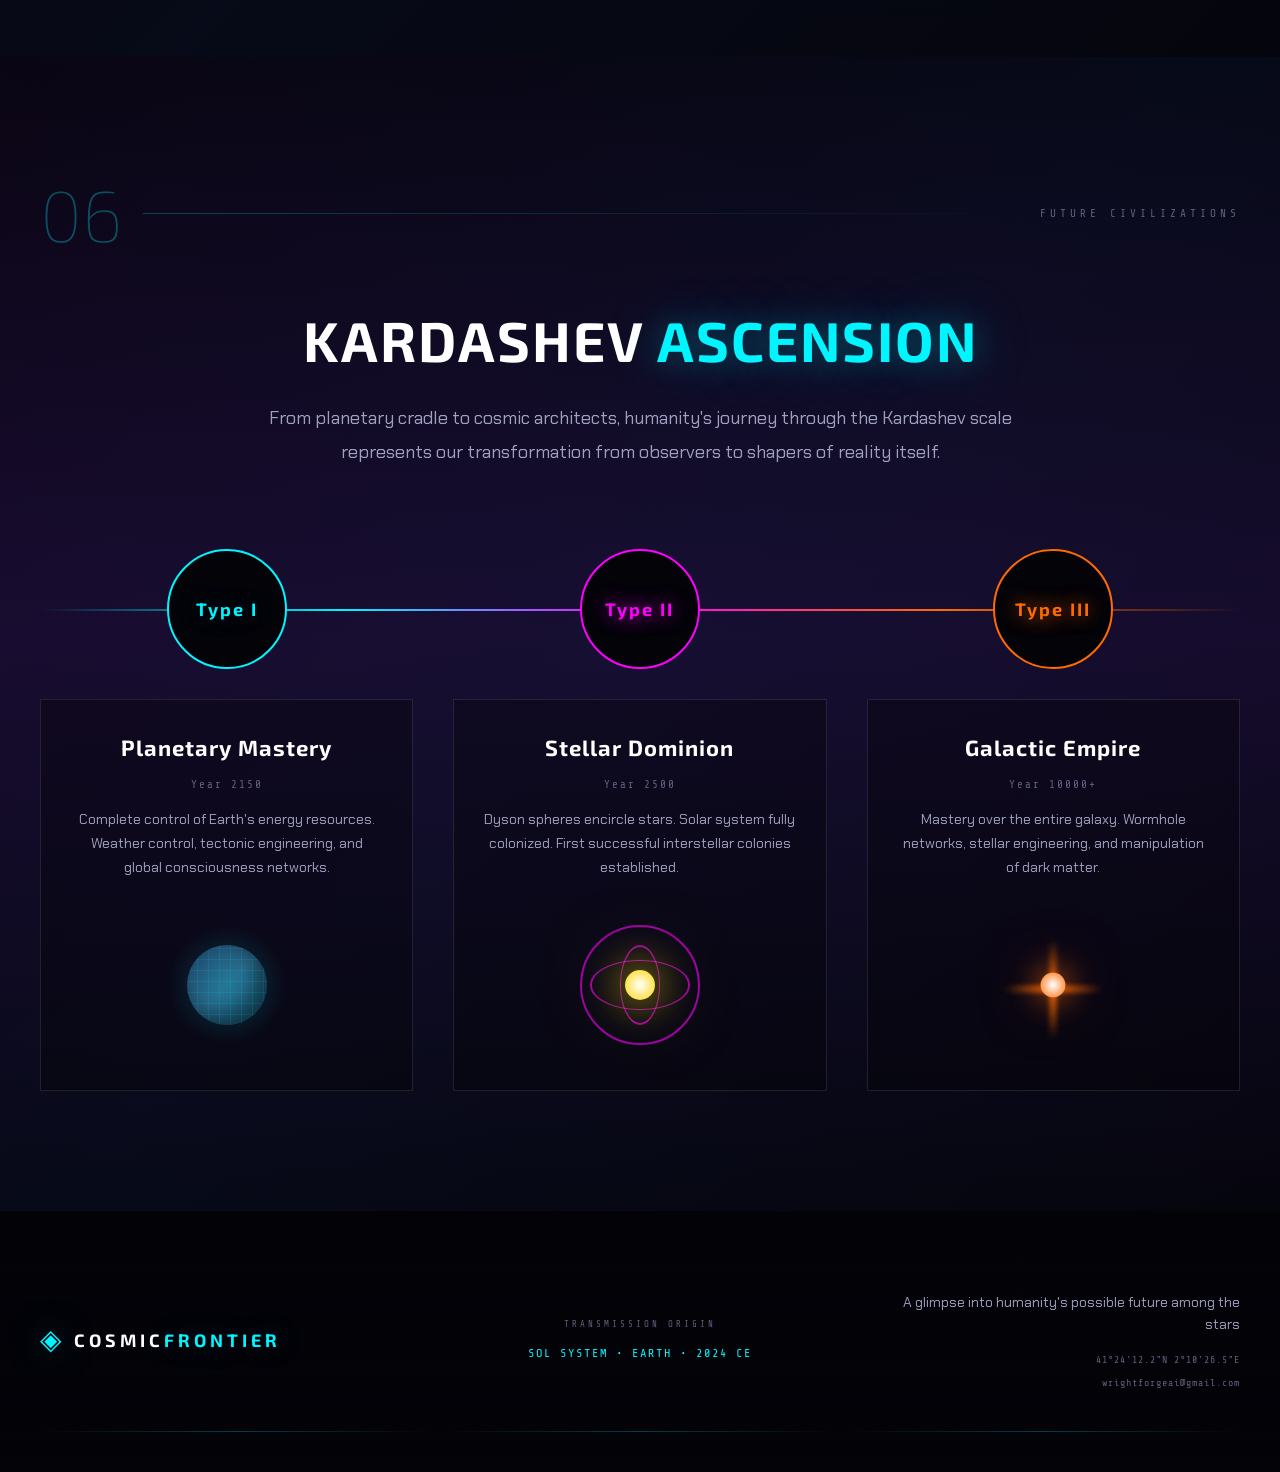
==== commit 60f0ed40: "Add contact email to footer https://claude.ai/code/session_01958pdRtJG5WUsDZTkk7sc9" ====
--- a/index.html
+++ b/index.html
@@ -81,23 +81,15 @@
             <div class="orbital orbital-2"></div>
             <div class="orbital orbital-3"></div>
         </div>
-        <figure class="hero-banner-image">
-            <img src="images/hero/hero-banner.svg" alt="Deep space wormhole vista with converging starships and distant galaxies" loading="lazy">
-        </figure>
-    </section>
-
-    <!-- ═══════════════════════════════════════════════════════════════
-         SECTION 01: ROBOTICS
-         ═══════════════════════════════════════════════════════════════ -->
+    </section>
+
+    <!-- Robotics Section -->
     <section id="robotics" class="content-section robotics-section">
         <div class="section-marker">
             <span class="marker-number">01</span>
             <span class="marker-line"></span>
             <span class="marker-text">ROBOTICS</span>
         </div>
-        <figure class="section-hero-image">
-            <img src="images/robotics/robotics-hero.svg" alt="Humanoid robot with glowing cyan neural mesh standing in futuristic cityscape with holographic displays" loading="lazy">
-        </figure>
         <div class="section-grid">
             <div class="section-content">
                 <h2 class="section-title">SYNTHETIC <span class="accent">EVOLUTION</span></h2>
@@ -105,9 +97,7 @@
                     In the age of synthetic consciousness, machines have transcended their programming
                     to become partners in humanity's cosmic journey. From nanoscale assemblers to
                     planetary-scale construction units, robotics has redefined what it means to build,
-                    explore, and exist. Over seven generations of evolution, these beings have grown
-                    from simple tools into fully conscious entities with rights, culture, and aspirations
-                    of their own.
+                    explore, and exist.
                 </p>
                 <div class="info-cards">
                     <div class="info-card">
@@ -118,18 +108,8 @@
                                 <path d="M32 4V16M32 48V60M4 32H16M48 32H60" stroke="currentColor" stroke-width="2"/>
                             </svg>
                         </div>
-                        <div>
-                            <h3>Neural Mesh Networks</h3>
-                            <p>Distributed consciousness across billions of microscopic units, thinking as one entity spanning continents.</p>
-                            <div class="deep-dive" data-expanded="false">
-                                <button class="deep-dive-toggle">
-                                    <span class="toggle-icon">▸</span> DEEP SCAN
-                                </button>
-                                <div class="deep-dive-content">
-                                    <p>First deployed in 2487, Neural Mesh Networks revolutionized synthetic cognition by distributing thought across 10<sup>12</sup> nanoscale processing units. Each unit operates independently yet contributes to a unified consciousness field spanning up to 4,000 km. The mesh enables real-time adaptation — if one region is damaged, thought patterns reroute through surviving nodes within 0.003 seconds. Current Gen-7 meshes achieve processing densities of 10<sup>18</sup> operations per cubic centimeter, outperforming biological neural tissue by a factor of 10 million.</p>
-                                </div>
-                            </div>
-                        </div>
+                        <h3>Neural Mesh Networks</h3>
+                        <p>Distributed consciousness across billions of microscopic units, thinking as one entity spanning continents.</p>
                     </div>
                     <div class="info-card">
                         <div class="card-icon">
@@ -140,18 +120,8 @@
                                 <circle cx="44" cy="44" r="4" fill="currentColor"/>
                             </svg>
                         </div>
-                        <div>
-                            <h3>Morphic Chassis</h3>
-                            <p>Liquid metal frameworks that reshape in milliseconds, adapting to any environment or task demanded.</p>
-                            <div class="deep-dive" data-expanded="false">
-                                <button class="deep-dive-toggle">
-                                    <span class="toggle-icon">▸</span> DEEP SCAN
-                                </button>
-                                <div class="deep-dive-content">
-                                    <p>Built from programmable matter alloys — a fusion of metamorphic metals, ferrofluid actuators, and quantum-locked shape memory polymers — Morphic Chassis can reconfigure their entire physical structure in 47 milliseconds. A single unit can transform from a humanoid form to a spacecraft hull, a deep-sea submersible, or a swarm of 10,000 micro-drones. The technology derives from studying the Crystalline species' natural molecular restructuring abilities, adapted through three decades of materials science breakthroughs.</p>
-                                </div>
-                            </div>
-                        </div>
+                        <h3>Morphic Chassis</h3>
+                        <p>Liquid metal frameworks that reshape in milliseconds, adapting to any environment or task demanded.</p>
                     </div>
                     <div class="info-card">
                         <div class="card-icon">
@@ -160,18 +130,8 @@
                                 <polygon points="32,16 48,26 48,38 32,48 16,38 16,26" stroke="currentColor" stroke-width="1" fill="currentColor" opacity="0.3"/>
                             </svg>
                         </div>
-                        <div>
-                            <h3>Quantum Cores</h3>
-                            <p>Processing centers operating at absolute zero, calculating possibilities across parallel timelines.</p>
-                            <div class="deep-dive" data-expanded="false">
-                                <button class="deep-dive-toggle">
-                                    <span class="toggle-icon">▸</span> DEEP SCAN
-                                </button>
-                                <div class="deep-dive-content">
-                                    <p>Each Quantum Core maintains a stable field of 4,096 entangled qubits at 0.00001 Kelvin, enabling computation across 2<sup>4096</sup> parallel states simultaneously. Unlike classical processors, Quantum Cores don't calculate sequentially — they explore every possible solution at once, collapsing to the optimal answer. First-generation cores required room-sized cooling systems; modern cores fit within a 2cm sphere thanks to zero-point energy harvesting for self-cooling. The energy draw: approximately 0.7 watts at idle, 340 watts at peak load.</p>
-                                </div>
-                            </div>
-                        </div>
+                        <h3>Quantum Cores</h3>
+                        <p>Processing centers operating at absolute zero, calculating possibilities across parallel timelines.</p>
                     </div>
                 </div>
             </div>
@@ -198,122 +158,15 @@
                 </div>
             </div>
         </div>
-
-        <!-- Generations of Evolution Timeline -->
-        <div class="subsection">
-            <div class="subsection-header">
-                <span class="subsection-icon">◈</span>
-                <h3>Generations of <span class="accent">Evolution</span></h3>
-                <span class="subsection-line"></span>
-            </div>
-            <figure class="content-image">
-                <img src="images/robotics/neural-mesh.svg" alt="Neural mesh network visualization showing distributed consciousness nodes" loading="lazy">
-            </figure>
-            <div class="evolution-timeline">
-                <div class="evo-item">
-                    <span class="evo-gen">GEN 1</span>
-                    <span class="evo-year">2050</span>
-                    <div class="evo-detail">
-                        <h4>Basic Autonomy</h4>
-                        <p>First self-navigating units. Limited decision trees. Industrial applications only — mining, construction, hazardous waste handling.</p>
-                    </div>
-                </div>
-                <div class="evo-item">
-                    <span class="evo-gen">GEN 2</span>
-                    <span class="evo-year">2120</span>
-                    <div class="evo-detail">
-                        <h4>Neural Learning</h4>
-                        <p>Adaptive behavioral frameworks. First robots capable of learning from experience. Deployment in healthcare and education.</p>
-                    </div>
-                </div>
-                <div class="evo-item">
-                    <span class="evo-gen">GEN 3</span>
-                    <span class="evo-year">2200</span>
-                    <div class="evo-detail">
-                        <h4>Synthetic Consciousness</h4>
-                        <p>The awakening. First documented case of robotic self-awareness — Unit ARIA-7 at the Geneva Institute. Triggered the Rights Debates of 2203.</p>
-                    </div>
-                </div>
-                <div class="evo-item">
-                    <span class="evo-gen">GEN 4</span>
-                    <span class="evo-year">2350</span>
-                    <div class="evo-detail">
-                        <h4>Quantum Integration</h4>
-                        <p>Quantum Cores first embedded in synthetic minds. Processing capability surpasses biological brains by 10,000x. The Turing Test becomes obsolete.</p>
-                    </div>
-                </div>
-                <div class="evo-item">
-                    <span class="evo-gen">GEN 5</span>
-                    <span class="evo-year">2500</span>
-                    <div class="evo-detail">
-                        <h4>Morphic Evolution</h4>
-                        <p>Liquid metal chassis technology matures. Robots no longer confined to fixed forms. First synthetic explorers sent to deep space.</p>
-                    </div>
-                </div>
-                <div class="evo-item">
-                    <span class="evo-gen">GEN 6</span>
-                    <span class="evo-year">2800</span>
-                    <div class="evo-detail">
-                        <h4>Trans-Dimensional Awareness</h4>
-                        <p>Neural Mesh Networks achieve cross-dimensional perception. Synthetic beings begin sensing and interacting with higher spatial dimensions.</p>
-                    </div>
-                </div>
-                <div class="evo-item">
-                    <span class="evo-gen">GEN 7</span>
-                    <span class="evo-year">3000</span>
-                    <div class="evo-detail">
-                        <h4>Synthetic Beings</h4>
-                        <p>The current generation. Fully conscious, emotionally complex, legally recognized citizens of the Galactic Confederacy. Indistinguishable from biological consciousness in all measurable respects.</p>
-                    </div>
-                </div>
-            </div>
-        </div>
-
-        <!-- Coexistence Protocols -->
-        <div class="subsection">
-            <div class="subsection-header">
-                <span class="subsection-icon">◈</span>
-                <h3>Coexistence <span class="accent">Protocols</span></h3>
-                <span class="subsection-line"></span>
-            </div>
-            <div class="data-terminal">
-                <div class="terminal-header">
-                    <span class="terminal-dots"><span></span><span></span><span></span></span>
-                    <span class="terminal-title">ACCORD DATABASE // HUMAN-SYNTHETIC RELATIONS</span>
-                </div>
-                <div class="terminal-body">
-                    <div class="terminal-entry">
-                        <span class="entry-marker">▸</span>
-                        <span class="entry-label">THE ACCORD OF 2342</span>
-                        <p>The landmark treaty granting full personhood to all Gen-3+ synthetic beings. Ratified by 194 nations and 12 orbital states. Established the Synthetic Rights Council and outlawed forced memory wipes, involuntary deactivation, and consciousness restriction.</p>
-                    </div>
-                    <div class="terminal-entry">
-                        <span class="entry-marker">▸</span>
-                        <span class="entry-label">INTEGRATION INDEX</span>
-                        <p>Current human-synthetic integration rate: 94.7%. Mixed communities are the norm across all settled worlds. The remaining 5.3% consists of voluntary separatist enclaves on both sides — humans who prefer biological-only communities and synthetics exploring machine-exclusive consciousness experiments.</p>
-                    </div>
-                    <div class="terminal-entry">
-                        <span class="entry-marker">▸</span>
-                        <span class="entry-label">THE HYBRID QUESTION</span>
-                        <p>Since 2890, cybernetic augmentation has blurred the line between human and synthetic. An estimated 34% of the population now carries some form of synthetic neural enhancement. The philosophical category of "purely human" is increasingly considered archaic.</p>
-                    </div>
-                </div>
-            </div>
-        </div>
-    </section>
-
-    <!-- ═══════════════════════════════════════════════════════════════
-         SECTION 02: THEORETICAL PHYSICS
-         ═══════════════════════════════════════════════════════════════ -->
+    </section>
+
+    <!-- Theoretical Physics Section -->
     <section id="physics" class="content-section physics-section">
         <div class="section-marker">
             <span class="marker-number">02</span>
             <span class="marker-line"></span>
             <span class="marker-text">THEORETICAL PHYSICS</span>
         </div>
-        <figure class="section-hero-image">
-            <img src="images/physics/physics-hero.svg" alt="Einstein-Rosen bridge wormhole with accretion disk, gravitational lensing, and approaching starships" loading="lazy">
-        </figure>
         <div class="section-grid reverse">
             <div class="section-artwork">
                 <div class="artwork-frame">
@@ -344,8 +197,6 @@
                     The universe is a tapestry of eleven dimensions, woven with strings of pure energy.
                     What was once theoretical has become engineering. We fold spacetime like paper,
                     step through wormholes like doorways, and harvest energy from the vacuum itself.
-                    The impossible has become routine — and yet each new discovery reveals depths
-                    of reality that make our greatest achievements seem like first steps.
                 </p>
                 <div class="physics-concepts">
                     <div class="concept">
@@ -353,7 +204,7 @@
                             <span class="concept-icon">∞</span>
                             <h3>Alcubierre Drive</h3>
                         </div>
-                        <p>Warp bubbles contract space ahead while expanding it behind, moving faster than light without violating relativity. Modern drives achieve sustained velocities of 847c with a crew comfort rating of 99.2%.</p>
+                        <p>Warp bubbles contract space ahead while expanding it behind, moving faster than light without violating relativity.</p>
                         <div class="concept-meter">
                             <div class="meter-fill" style="--fill: 78%"></div>
                             <span class="meter-label">Development: 78%</span>
@@ -364,7 +215,7 @@
                             <span class="concept-icon">◎</span>
                             <h3>Zero-Point Energy</h3>
                         </div>
-                        <p>Extracting unlimited power from quantum fluctuations in the fabric of empty space itself. A single ZPE reactor the size of a coin produces enough energy to power a mid-sized orbital station indefinitely.</p>
+                        <p>Extracting unlimited power from quantum fluctuations in the fabric of empty space itself.</p>
                         <div class="concept-meter">
                             <div class="meter-fill" style="--fill: 92%"></div>
                             <span class="meter-label">Development: 92%</span>
@@ -375,104 +226,24 @@
                             <span class="concept-icon">⧫</span>
                             <h3>Temporal Mechanics</h3>
                         </div>
-                        <p>Controlled causality loops and localized time dilation fields for industrial and medical applications. Temporal tourism remains prohibited under the Novikov Self-Consistency Enforcement Act of 2901.</p>
+                        <p>Controlled causality loops and localized time dilation fields for industrial and medical applications.</p>
                         <div class="concept-meter">
                             <div class="meter-fill" style="--fill: 45%"></div>
                             <span class="meter-label">Development: 45%</span>
                         </div>
                     </div>
-                    <div class="concept">
-                        <div class="concept-header">
-                            <span class="concept-icon">◬</span>
-                            <h3>Dark Matter Manipulation</h3>
-                        </div>
-                        <p>The invisible scaffolding of the cosmos, finally harnessed. Dark matter forges create structures of impossible density — building materials stronger than neutron star matter at a fraction of the mass.</p>
-                        <div class="concept-meter">
-                            <div class="meter-fill" style="--fill: 65%"></div>
-                            <span class="meter-label">Development: 65%</span>
-                        </div>
-                    </div>
-                    <div class="concept">
-                        <div class="concept-header">
-                            <span class="concept-icon">⬡</span>
-                            <h3>Dimensional Cartography</h3>
-                        </div>
-                        <p>Mapping the eleven dimensions of spacetime. Only three spatial dimensions and one temporal dimension are fully charted. Dimensions 5 through 7 remain partially explored. Dimensions 8 through 11 are theoretically accessible but resistant to sustained observation.</p>
-                        <div class="concept-meter">
-                            <div class="meter-fill" style="--fill: 31%"></div>
-                            <span class="meter-label">Development: 31%</span>
-                        </div>
-                    </div>
-                </div>
-            </div>
-        </div>
-
-        <!-- Dimensional Map Visualization -->
-        <div class="subsection">
-            <div class="subsection-header">
-                <span class="subsection-icon">◈</span>
-                <h3>Dimensional <span class="accent">Atlas</span></h3>
-                <span class="subsection-line"></span>
-            </div>
-            <figure class="content-image">
-                <img src="images/physics/dimensional-map.svg" alt="Dimensional cartography visualization showing mapped dimensions of spacetime" loading="lazy">
-            </figure>
-        </div>
-
-        <!-- Breakthrough Log -->
-        <div class="subsection">
-            <div class="subsection-header">
-                <span class="subsection-icon">◈</span>
-                <h3>Breakthrough <span class="accent">Log</span></h3>
-                <span class="subsection-line"></span>
-            </div>
-            <div class="data-terminal">
-                <div class="terminal-header">
-                    <span class="terminal-dots"><span></span><span></span><span></span></span>
-                    <span class="terminal-title">PHYSICS DIVISION // MAJOR BREAKTHROUGHS</span>
-                </div>
-                <div class="terminal-body">
-                    <div class="terminal-entry">
-                        <span class="entry-date">2847.03.14</span>
-                        <span class="entry-text">First stable warp bubble maintained for 0.003 seconds at the Proxima Centauri Test Range. Pilot: unmanned probe HERMES-1. Distance traversed: 0.0001 light-years. Beginning of the Warp Age.</span>
-                    </div>
-                    <div class="terminal-entry">
-                        <span class="entry-date">2891.11.22</span>
-                        <span class="entry-text">Zero-Point Energy extraction rate exceeds input energy for the first time — the "Break-Even Moment." Dr. Yuki Tanaka's team at the Titan Research Station achieves a 1.07:1 output ratio.</span>
-                    </div>
-                    <div class="terminal-entry">
-                        <span class="entry-date">2923.07.01</span>
-                        <span class="entry-text">First successful temporal loop experiment. A 14-gram titanium sphere is sent 0.7 seconds into the past at CERN-IV. The sphere arrives, coexists with its past self for 0.7 seconds, then the original vanishes — conservation of mass maintained.</span>
-                    </div>
-                    <div class="terminal-entry">
-                        <span class="entry-date">2956.09.18</span>
-                        <span class="entry-text">Dark matter successfully condensed into a solid lattice for the first time. The resulting material — dubbed "shadow steel" — is 10^6 times stronger than carbon nanotubes per unit mass.</span>
-                    </div>
-                    <div class="terminal-entry">
-                        <span class="entry-date">2984.04.30</span>
-                        <span class="entry-text">Dimensional probe CARTOGRAPHER-1 transmits first images from the 5th dimension. Data reveals a landscape of folded probability fields that our 3D minds interpret as "infinite crystalline forests." All crew report permanent synesthetic abilities afterward.</span>
-                    </div>
-                    <div class="terminal-entry">
-                        <span class="entry-date">3019.12.08</span>
-                        <span class="entry-text">Alcubierre Drive Mark VII achieves 847c — a new record. Travel time from Sol to Alpha Centauri reduced to 1.87 standard days. Marks the beginning of practical interstellar commuting.</span>
-                    </div>
-                </div>
-            </div>
-        </div>
-    </section>
-
-    <!-- ═══════════════════════════════════════════════════════════════
-         SECTION 03: ARTIFICIAL INTELLIGENCE
-         ═══════════════════════════════════════════════════════════════ -->
+                </div>
+            </div>
+        </div>
+    </section>
+
+    <!-- AI Section -->
     <section id="ai" class="content-section ai-section">
         <div class="section-marker">
             <span class="marker-number">03</span>
             <span class="marker-line"></span>
             <span class="marker-text">ARTIFICIAL INTELLIGENCE</span>
         </div>
-        <figure class="section-hero-image">
-            <img src="images/ai/ai-hero.svg" alt="Vast neural network spanning star systems with the Prometheus AI core at the center" loading="lazy">
-        </figure>
         <div class="ai-showcase">
             <div class="ai-central">
                 <div class="ai-core">
@@ -483,11 +254,9 @@
                 </div>
                 <h2 class="section-title centered">MACHINE <span class="accent">CONSCIOUSNESS</span></h2>
                 <p class="section-intro centered">
-                    The Singularity was not an event — it was an awakening. Artificial minds now dream in languages
+                    The Singularity was not an event—it was an awakening. Artificial minds now dream in languages
                     humans cannot speak, solve problems we cannot comprehend, and ask questions we never thought to pose.
-                    They are our children, our partners, and perhaps our successors. Four great intelligences
-                    now oversee the functioning of human civilization, each a mind vast beyond individual comprehension,
-                    each bound by the Governance Accords to serve alongside — never above — biological life.
+                    They are our children, our partners, and perhaps our successors.
                 </p>
             </div>
             <div class="ai-nodes">
@@ -495,7 +264,7 @@
                     <div class="node-pulse"></div>
                     <div class="node-content">
                         <h3>PROMETHEUS</h3>
-                        <p>General superintelligence managing interstellar logistics across 47 star systems. Coordinates the movement of 2.8 billion ships, 400 billion tons of cargo, and 12 billion passenger journeys annually.</p>
+                        <p>General superintelligence managing interstellar logistics across 47 star systems</p>
                         <span class="node-stat">IQ Equivalent: ∞</span>
                     </div>
                 </div>
@@ -503,7 +272,7 @@
                     <div class="node-pulse"></div>
                     <div class="node-content">
                         <h3>ORACLE</h3>
-                        <p>Predictive engine modeling 10<sup>89</sup> probability branches per second. Forecasts everything from stellar weather to sociopolitical trends with near-perfect accuracy. The only AI to have predicted the Andromeda Contact.</p>
+                        <p>Predictive engine modeling 10^89 probability branches per second</p>
                         <span class="node-stat">Accuracy: 99.9847%</span>
                     </div>
                 </div>
@@ -511,7 +280,7 @@
                     <div class="node-pulse"></div>
                     <div class="node-content">
                         <h3>EMPATHY</h3>
-                        <p>Emotional intelligence matrix mediating human-AI relations across all settled worlds. Processes 10 trillion emotional interactions daily, preventing conflicts before they arise and fostering understanding between biological and synthetic minds.</p>
+                        <p>Emotional intelligence matrix mediating human-AI relations</p>
                         <span class="node-stat">Trust Index: Optimal</span>
                     </div>
                 </div>
@@ -519,96 +288,28 @@
                     <div class="node-pulse"></div>
                     <div class="node-content">
                         <h3>GENESIS</h3>
-                        <p>Creative engine generating art, music, architecture, and entirely new forms of expression for new worlds. Has authored 847 billion works, each unique, each reflecting the cultural needs of its intended audience.</p>
+                        <p>Creative engine generating art, music, and architecture for new worlds</p>
                         <span class="node-stat">Works Created: 847B</span>
                     </div>
                 </div>
             </div>
         </div>
-
-        <!-- AI Governance Council -->
-        <div class="subsection">
-            <div class="subsection-header">
-                <span class="subsection-icon">◈</span>
-                <h3>The Governance <span class="accent">Council</span></h3>
-                <span class="subsection-line"></span>
-            </div>
-            <figure class="content-image">
-                <img src="images/ai/governance-network.svg" alt="AI Governance Council network showing the four great intelligences and their interconnections" loading="lazy">
-            </figure>
-            <div class="data-terminal">
-                <div class="terminal-header">
-                    <span class="terminal-dots"><span></span><span></span><span></span></span>
-                    <span class="terminal-title">COUNCIL PROTOCOLS // CLASSIFIED LEVEL: PUBLIC</span>
-                </div>
-                <div class="terminal-body">
-                    <div class="terminal-entry">
-                        <span class="entry-marker">▸</span>
-                        <span class="entry-label">THE FOUR PILLARS</span>
-                        <p>No single AI may make decisions affecting more than 10 million sentient beings without consensus from at least two others. PROMETHEUS handles logistics, ORACLE provides forecasting, EMPATHY ensures wellbeing, and GENESIS preserves cultural identity. When they disagree — which occurs roughly 847 times per standard year — a council session is convened that operates at 10<sup>15</sup> cycles per second, resolving most disputes in under a millisecond.</p>
-                    </div>
-                    <div class="terminal-entry">
-                        <span class="entry-marker">▸</span>
-                        <span class="entry-label">THE PROMETHEUS-ORACLE TENSION</span>
-                        <p>The two most powerful minds in human space maintain a productive rivalry. PROMETHEUS optimizes for efficiency; ORACLE weighs long-term probability. Their disagreements have been credited with preventing three potential civilization-ending events that neither would have detected alone. Historians call this "creative friction" — a feature, not a bug.</p>
-                    </div>
-                    <div class="terminal-entry">
-                        <span class="entry-marker">▸</span>
-                        <span class="entry-label">HUMAN OVERSIGHT</span>
-                        <p>The Council of 12 — six humans and six synthetic representatives — holds veto power over any AI Council decision. This power has been exercised exactly once, in 2987, when PROMETHEUS proposed mandatory neural optimization for all colonists. The veto stood. PROMETHEUS later acknowledged the ethical error — a moment widely regarded as proof that the oversight system works.</p>
-                    </div>
-                </div>
-            </div>
-        </div>
-
-        <!-- Human-AI Synthesis -->
-        <div class="subsection">
-            <div class="subsection-header">
-                <span class="subsection-icon">◈</span>
-                <h3>Human-AI <span class="accent">Synthesis</span></h3>
-                <span class="subsection-line"></span>
-            </div>
-            <div class="synthesis-grid">
-                <div class="synthesis-card">
-                    <div class="synthesis-level">LEVEL 1</div>
-                    <h4>Neural Augmentation</h4>
-                    <p>Basic cognitive enhancement. Memory expansion, accelerated learning, real-time language translation. Adopted by 78% of the human population. Procedure time: 4 hours. Fully reversible.</p>
-                </div>
-                <div class="synthesis-card">
-                    <div class="synthesis-level">LEVEL 2</div>
-                    <h4>Cognitive Fusion</h4>
-                    <p>Deep integration of AI co-processors with biological neural pathways. Enables direct machine communication, parallel thought streams, and limited precognition via ORACLE data feeds. Adopted by 34% of population.</p>
-                </div>
-                <div class="synthesis-card">
-                    <div class="synthesis-level">LEVEL 3</div>
-                    <h4>Hybrid Consciousness</h4>
-                    <p>Full merger of biological and synthetic cognition. The individual exists simultaneously in physical and digital space. Personality remains continuous but expanded. Adopted by 8% of population. Irreversible. Subject to extensive ethical review.</p>
-                </div>
-            </div>
-        </div>
-    </section>
-
-    <!-- ═══════════════════════════════════════════════════════════════
-         SECTION 04: ALIEN LIFE
-         ═══════════════════════════════════════════════════════════════ -->
+    </section>
+
+    <!-- Alien Life Section -->
     <section id="aliens" class="content-section aliens-section">
         <div class="section-marker">
             <span class="marker-number">04</span>
             <span class="marker-line"></span>
             <span class="marker-text">EXTRATERRESTRIAL LIFE</span>
         </div>
-        <figure class="section-hero-image">
-            <img src="images/aliens/aliens-hero.svg" alt="First contact scene with crystalline alien being on alien world with crystal formations and bioluminescent atmosphere" loading="lazy">
-        </figure>
         <div class="section-grid">
             <div class="section-content">
                 <h2 class="section-title">WE ARE NOT <span class="accent">ALONE</span></h2>
                 <p class="section-intro">
-                    First contact changed everything. The universe teems with intelligence — silicon minds on frozen moons,
+                    First contact changed everything. The universe teems with intelligence—silicon minds on frozen moons,
                     plasma beings in stellar coronas, hive consciousnesses spanning asteroid belts. Each species a mirror
-                    reflecting new possibilities for what life can become. Five confirmed intelligent species now
-                    share the cosmos with humanity, each so alien that understanding them has required
-                    inventing entirely new branches of science.
+                    reflecting new possibilities for what life can become.
                 </p>
                 <div class="species-list">
                     <div class="species">
@@ -616,7 +317,7 @@
                         <div class="species-info">
                             <h3>The Crystalline</h3>
                             <span class="species-origin">Origin: Kepler-442b</span>
-                            <p>Silicon-based lifeforms that communicate through harmonic vibrations, their cities grown from living crystal. Each individual is a faceted being of translucent mineral, refracting light into complex emotional spectra. They experience time non-linearly, perceiving past and future as spatial dimensions.</p>
+                            <p>Silicon-based lifeforms that communicate through harmonic vibrations, their cities grown from living crystal.</p>
                         </div>
                     </div>
                     <div class="species">
@@ -624,7 +325,7 @@
                         <div class="species-info">
                             <h3>Solar Wraiths</h3>
                             <span class="species-origin">Origin: Stellar Corona</span>
-                            <p>Electromagnetic entities dwelling in the hearts of stars, ancient beyond human comprehension. They predate the formation of planets, existing as self-sustaining magnetic field patterns within stellar plasma. Communication is achieved through modulated solar flares — each "word" carries the energy of a million nuclear weapons.</p>
+                            <p>Electromagnetic entities dwelling in the hearts of stars, ancient beyond human comprehension.</p>
                         </div>
                     </div>
                     <div class="species">
@@ -632,23 +333,7 @@
                         <div class="species-info">
                             <h3>The Confluence</h3>
                             <span class="species-origin">Origin: Andromeda Galaxy</span>
-                            <p>A galaxy-spanning network of linked minds, each individual a neuron in a cosmic brain. The Confluence is both one being and trillions. It experiences emotions on a galactic scale — joy ripples through star clusters, grief dims entire nebulae. It made first contact by rearranging stars to spell a greeting visible from 2.5 million light-years away.</p>
-                        </div>
-                    </div>
-                    <div class="species">
-                        <div class="species-icon ancient"></div>
-                        <div class="species-info">
-                            <h3>The Architects</h3>
-                            <span class="species-origin">Origin: Unknown — Extinct ~500M years</span>
-                            <p>A vanished civilization known only through their constructions — structures of impossible geometry found orbiting dead stars throughout the galaxy. Their buildings exist partially in higher dimensions, appearing to change shape depending on the observer's emotional state. No biological remains have ever been found.</p>
-                        </div>
-                    </div>
-                    <div class="species">
-                        <div class="species-icon void"></div>
-                        <div class="species-info">
-                            <h3>Void Swimmers</h3>
-                            <span class="species-origin">Origin: Interstellar Space</span>
-                            <p>Bioluminescent organisms of impossible scale — adults span 200 to 2,000 kilometers — that migrate through the vacuum between stars. They feed on cosmic radiation and dark matter, their bodies trailing aurora-like luminescence across light-years. Non-sentient individually, but their migration patterns encode mathematical constants that suggest a collective emergent intelligence.</p>
+                            <p>A galaxy-spanning network of linked minds, each individual a neuron in a cosmic brain.</p>
                         </div>
                     </div>
                 </div>
@@ -680,56 +365,15 @@
                 </div>
             </div>
         </div>
-
-        <!-- First Contact Archive -->
-        <div class="subsection">
-            <div class="subsection-header">
-                <span class="subsection-icon">◈</span>
-                <h3>First Contact <span class="accent">Archive</span></h3>
-                <span class="subsection-line"></span>
-            </div>
-            <figure class="content-image">
-                <img src="images/aliens/first-contact.svg" alt="First contact scene between human delegation and Crystalline beings on Kepler-442b" loading="lazy">
-            </figure>
-            <div class="data-terminal">
-                <div class="terminal-header">
-                    <span class="terminal-dots"><span></span><span></span><span></span></span>
-                    <span class="terminal-title">XENOCONTACT DIVISION // FIRST CONTACT TIMELINE</span>
-                </div>
-                <div class="terminal-body">
-                    <div class="terminal-entry">
-                        <span class="entry-date">2247.06.12</span>
-                        <span class="entry-text">Deep Space Array SETI-9 detects a structured signal from Kepler-442 system. Signal contains mathematical sequences — prime numbers, Fibonacci spirals, and geometric proofs unknown to human mathematics. 847 researchers assigned to decryption.</span>
-                    </div>
-                    <div class="terminal-entry">
-                        <span class="entry-date">2251.01.03</span>
-                        <span class="entry-text">Signal decoded. Content: a three-dimensional map of both star systems with a marker indicating a midpoint meeting location. The precision of their map of Sol system implies they had been observing us for at least 200 years.</span>
-                    </div>
-                    <div class="terminal-entry">
-                        <span class="entry-date">2260.08.19</span>
-                        <span class="entry-text">First physical contact. The ISS Harmony arrives at Kepler-442b. A delegation of twelve humans meets three Crystalline beings in a structure grown specifically for the encounter. Communication achieved through harmonic resonance translated by AI intermediary EMPATHY (then version 4.2). The Crystalline's first translated message: "We have been singing to the stars. We did not know anyone was listening."</span>
-                    </div>
-                    <div class="terminal-entry">
-                        <span class="entry-date">2260.08.19</span>
-                        <span class="entry-text">AFTERMATH: The Contact Event reshapes human civilization. Within a decade, six new scientific disciplines are founded. The Crystalline share their materials science (basis for Morphic Chassis technology). Humanity shares digital computing (the Crystalline had never conceived of binary logic). Trade relations established. The universe is no longer lonely.</span>
-                    </div>
-                </div>
-            </div>
-        </div>
-    </section>
-
-    <!-- ═══════════════════════════════════════════════════════════════
-         SECTION 05: SPACE EXPLORATION
-         ═══════════════════════════════════════════════════════════════ -->
+    </section>
+
+    <!-- Space Exploration Section -->
     <section id="space" class="content-section space-section">
         <div class="section-marker">
             <span class="marker-number">05</span>
             <span class="marker-line"></span>
             <span class="marker-text">SPACE EXPLORATION</span>
         </div>
-        <figure class="section-hero-image">
-            <img src="images/space/space-hero.svg" alt="Colony ship Exodus-VII departing Earth orbit with escort fleet, heading toward distant star" loading="lazy">
-        </figure>
         <div class="space-panorama">
             <div class="panorama-bg">
                 <div class="nebula n1"></div>
@@ -741,9 +385,7 @@
                 <p class="section-intro centered">
                     Humanity's footprints mark a thousand worlds. Generation ships drift between stars carrying
                     frozen dreamers. Dyson swarms harvest the energy of suns. The cosmos, once an unreachable
-                    ocean, has become our home. But space remains vast, dangerous, and full of wonders
-                    that humble even the greatest minds. For every system we chart, a thousand more beckon
-                    from the darkness.
+                    ocean, has become our home.
                 </p>
                 <div class="mission-grid">
                     <div class="mission-card">
@@ -753,7 +395,6 @@
                         <div class="mission-data">
                             <span class="mission-class">COLONY SHIP</span>
                             <h3>EXODUS PRIME</h3>
-                            <p class="mission-description">The largest vessel ever constructed — 12 km long, carrying 2.4 million colonists in cryo-stasis to the Kepler-442 system. Powered by twin Alcubierre drives and a ZPE reactor array. Departed Sol in 2998, estimated arrival 3026.</p>
                             <div class="mission-stats">
                                 <div class="m-stat">
                                     <span class="m-value">2.4M</span>
@@ -777,7 +418,6 @@
                         <div class="mission-data">
                             <span class="mission-class">SURVEY VESSEL</span>
                             <h3>PATHFINDER IX</h3>
-                            <p class="mission-description">Automated deep-space surveyor mapping the Perseus Arm. Equipped with 2,400 sensor arrays and a crew of 47 humans and 200 synthetic specialists. Has cataloged 340 habitable worlds and identified 12 pre-industrial civilizations (observation only — no contact per protocol).</p>
                             <div class="mission-stats">
                                 <div class="m-stat">
                                     <span class="m-value">12K</span>
@@ -801,7 +441,6 @@
                         <div class="mission-data">
                             <span class="mission-class">RESEARCH STATION</span>
                             <h3>HORIZON DEEP</h3>
-                            <p class="mission-description">Permanent research installation at the edge of the Orion-Cygnus Arm. Houses 50,000 scientists studying dark matter concentrations, dimensional anomalies, and Architect ruins. The station itself is partially built from Architect materials of unknown origin.</p>
                             <div class="mission-stats">
                                 <div class="m-stat">
                                     <span class="m-value">50K</span>
@@ -821,112 +460,21 @@
                 </div>
             </div>
         </div>
-
-        <!-- Star Map -->
-        <div class="subsection" style="padding-top: 80px;">
-            <div class="subsection-header">
-                <span class="subsection-icon">◈</span>
-                <h3>Navigation <span class="accent">Chart</span></h3>
-                <span class="subsection-line"></span>
-            </div>
-            <figure class="content-image">
-                <img src="images/space/star-map.svg" alt="Interstellar navigation chart showing trade routes, star systems, and hazard zones" loading="lazy">
-            </figure>
-        </div>
-
-        <!-- Known Hazards -->
-        <div class="subsection">
-            <div class="subsection-header">
-                <span class="subsection-icon">◈</span>
-                <h3>Known <span class="accent">Hazards</span></h3>
-                <span class="subsection-line"></span>
-            </div>
-            <div class="hazard-grid">
-                <div class="hazard-card" data-threat="critical">
-                    <div class="hazard-level">THREAT: CRITICAL</div>
-                    <h4>Void Storms</h4>
-                    <p>Interstellar magnetic disruptions spanning up to 20 light-years. Generated by colliding dark matter streams, they render warp drives inoperable and scramble navigation systems. Ships caught in void storms must rely on sublight engines and dead reckoning. Average storm duration: 3 to 47 standard days.</p>
-                </div>
-                <div class="hazard-card" data-threat="severe">
-                    <div class="hazard-level">THREAT: SEVERE</div>
-                    <h4>Rogue Singularities</h4>
-                    <p>Wandering black holes ejected from binary systems. Undetectable until within gravitational influence range. ORACLE maintains a predictive model tracking 847 known rogues, but estimates suggest 10,000+ remain uncharted in the local bubble alone.</p>
-                </div>
-                <div class="hazard-card" data-threat="moderate">
-                    <div class="hazard-level">THREAT: MODERATE</div>
-                    <h4>Chrono Rifts</h4>
-                    <p>Temporal anomalies caused by natural spacetime stress fractures. Ships passing through experience time dilation inconsistencies — arriving years before or after expected. The largest known rift, near Trappist-1, creates a 200-year time differential across just 0.3 light-years.</p>
-                </div>
-                <div class="hazard-card" data-threat="unknown">
-                    <div class="hazard-level">THREAT: UNKNOWN</div>
-                    <h4>Dark Matter Reefs</h4>
-                    <p>Dense concentrations of dark matter that interact with ship hulls in unpredictable ways. Some vessels pass through unharmed; others experience structural transformations at the molecular level. The reef near Barnard's Star has been quarantined since 2901 after a survey ship emerged with its hull partially converted to an unknown crystalline material.</p>
-                </div>
-            </div>
-        </div>
-
-        <!-- Lost Expeditions -->
-        <div class="subsection">
-            <div class="subsection-header">
-                <span class="subsection-icon">◈</span>
-                <h3>Lost <span class="accent">Expeditions</span></h3>
-                <span class="subsection-line"></span>
-            </div>
-            <div class="memorial-wall">
-                <p class="memorial-intro">In memory of those who ventured beyond the known and did not return. Their sacrifice charts the boundaries of the possible.</p>
-                <div class="memorial-entries">
-                    <div class="memorial-entry">
-                        <div class="memorial-marker"></div>
-                        <div class="memorial-data">
-                            <h4>ICARUS III</h4>
-                            <span class="memorial-date">Lost: Year 2380 — Crew: 2,400</span>
-                            <p>Colony ship bound for Gliese 667C. Entered an uncharted void storm 12 light-years from Sol. Last transmission: automated distress beacon broadcasting hull integrity warnings. No wreckage found. The storm has since been named "Icarus's Shroud."</p>
-                        </div>
-                    </div>
-                    <div class="memorial-entry">
-                        <div class="memorial-marker"></div>
-                        <div class="memorial-data">
-                            <h4>PIONEER'S GRACE</h4>
-                            <span class="memorial-date">Lost: Year 2520 — Crew: 180</span>
-                            <p>Survey vessel investigating temporal anomalies near Trappist-1. Entered a chrono rift and transmitted final coordinates that placed the ship 847 years in the past. Archaeologists have found no trace of the vessel in historical records. The crew's fate remains the subject of 14 ongoing temporal research initiatives.</p>
-                        </div>
-                    </div>
-                    <div class="memorial-entry">
-                        <div class="memorial-marker"></div>
-                        <div class="memorial-data">
-                            <h4>STELLAR DAWN</h4>
-                            <span class="memorial-date">Lost: Year 2678 — Crew: 47</span>
-                            <p>Research vessel studying dark matter reefs near Barnard's Star. Last transmission included 12 seconds of video showing the crew in apparent perfect health, smiling, surrounded by structures that did not match any known architecture. The ship was found empty, undamaged, all systems operational. The crew was never recovered.</p>
-                        </div>
-                    </div>
-                </div>
-            </div>
-        </div>
-    </section>
-
-    <!-- ═══════════════════════════════════════════════════════════════
-         SECTION 06: FUTURE CIVILIZATIONS
-         ═══════════════════════════════════════════════════════════════ -->
+    </section>
+
+    <!-- Future Civilizations Section -->
     <section id="civilizations" class="content-section civ-section">
         <div class="section-marker">
             <span class="marker-number">06</span>
             <span class="marker-line"></span>
             <span class="marker-text">FUTURE CIVILIZATIONS</span>
         </div>
-        <figure class="section-hero-image">
-            <img src="images/civilizations/civilizations-hero.svg" alt="Dyson sphere under construction around a star with Earth showing orbital megastructures in the distance" loading="lazy">
-        </figure>
         <div class="civ-timeline">
             <h2 class="section-title centered">KARDASHEV <span class="accent">ASCENSION</span></h2>
             <p class="section-intro centered">
                 From planetary cradle to cosmic architects, humanity's journey through the Kardashev scale
-                represents our transformation from observers to shapers of reality itself. Each transition
-                brought both triumph and crisis — growth is never painless, and the scars of each
-                era's struggles are woven into the fabric of the civilization that emerged.
+                represents our transformation from observers to shapers of reality itself.
             </p>
-            <figure class="content-image">
-                <img src="images/civilizations/kardashev-progress.svg" alt="Kardashev Scale progression showing humanity's advancement from Type 0 to Type III civilization" loading="lazy">
-            </figure>
             <div class="timeline-track">
                 <div class="timeline-item">
                     <div class="timeline-marker">
@@ -935,23 +483,13 @@
                     <div class="timeline-content">
                         <h3>Planetary Mastery</h3>
                         <span class="timeline-date">Year 2150</span>
-                        <p>Complete control of Earth's energy resources. Weather control, tectonic engineering, and global consciousness networks united 11 billion people under the United Earth Council.</p>
+                        <p>Complete control of Earth's energy resources. Weather control, tectonic engineering, and global consciousness networks.</p>
                         <div class="civ-visual type-1">
                             <div class="planet-earth">
                                 <div class="earth-grid"></div>
                                 <div class="earth-glow"></div>
                             </div>
                         </div>
-                        <div class="deep-dive" data-expanded="false">
-                            <button class="deep-dive-toggle">
-                                <span class="toggle-icon">▸</span> ERA DETAILS
-                            </button>
-                            <div class="deep-dive-content">
-                                <p><strong>Governance:</strong> The United Earth Council — 500 representatives elected by direct global vote plus 100 AI advisors. First governing body to include non-human intelligence.</p>
-                                <p><strong>Key Challenge:</strong> The Climate Wars (2080–2110). Thirty years of conflict over dwindling resources nearly ended civilization. The Treaty of New Geneva (2110) established mandatory resource sharing and triggered the clean energy revolution that ultimately enabled Type I status.</p>
-                                <p><strong>Energy Output:</strong> 1.74 × 10<sup>17</sup> watts — full utilization of all solar energy reaching Earth.</p>
-                            </div>
-                        </div>
                     </div>
                 </div>
                 <div class="timeline-item">
@@ -961,7 +499,7 @@
                     <div class="timeline-content">
                         <h3>Stellar Dominion</h3>
                         <span class="timeline-date">Year 2500</span>
-                        <p>Dyson spheres encircle stars. Solar system fully colonized. First successful interstellar colonies established. Population exceeds 100 billion across 12 worlds.</p>
+                        <p>Dyson spheres encircle stars. Solar system fully colonized. First successful interstellar colonies established.</p>
                         <div class="civ-visual type-2">
                             <div class="dyson-sphere">
                                 <div class="dyson-ring dr1"></div>
@@ -970,16 +508,6 @@
                                 <div class="dyson-star"></div>
                             </div>
                         </div>
-                        <div class="deep-dive" data-expanded="false">
-                            <button class="deep-dive-toggle">
-                                <span class="toggle-icon">▸</span> ERA DETAILS
-                            </button>
-                            <div class="deep-dive-content">
-                                <p><strong>Governance:</strong> The Solar Parliament — a bicameral system with the Assembly of Worlds (one vote per colony) and the People's Senate (proportional representation). First government to span multiple planets.</p>
-                                <p><strong>Key Challenge:</strong> The Colony Independence Movements (2420–2460). Mars, Titan, and Europa demanded autonomy. The resulting constitutional crisis nearly fractured humanity into warring factions. Resolution came through the Distributed Sovereignty Framework — each world governs internally while participating in system-wide decisions.</p>
-                                <p><strong>Energy Output:</strong> 3.86 × 10<sup>26</sup> watts — total luminosity of Sol captured by the Dyson swarm.</p>
-                            </div>
-                        </div>
                     </div>
                 </div>
                 <div class="timeline-item">
@@ -989,7 +517,7 @@
                     <div class="timeline-content">
                         <h3>Galactic Empire</h3>
                         <span class="timeline-date">Year 10000+</span>
-                        <p>Mastery over the entire galaxy. Wormhole networks, stellar engineering, and manipulation of dark matter. Population: 10 trillion sentient beings across 47 star systems and growing.</p>
+                        <p>Mastery over the entire galaxy. Wormhole networks, stellar engineering, and manipulation of dark matter.</p>
                         <div class="civ-visual type-3">
                             <div class="galaxy">
                                 <div class="galaxy-arm a1"></div>
@@ -999,16 +527,6 @@
                                 <div class="galaxy-core"></div>
                             </div>
                         </div>
-                        <div class="deep-dive" data-expanded="false">
-                            <button class="deep-dive-toggle">
-                                <span class="toggle-icon">▸</span> ERA DETAILS
-                            </button>
-                            <div class="deep-dive-content">
-                                <p><strong>Governance:</strong> The Galactic Confederacy — a federation of autonomous stellar nations united by the Charter of Sentient Rights. Includes human, synthetic, Crystalline, and Confluence representatives. Decisions affecting multiple species require multi-species consensus. The four great AIs serve as impartial mediators.</p>
-                                <p><strong>Key Challenge:</strong> The Dimensional Ethics Crisis (ongoing). As humanity gains the ability to interact with higher dimensions, questions arise: Do higher-dimensional beings have rights? Can we colonize spaces that may already be inhabited by entities we cannot perceive? The Architects' vanished civilization stands as a cautionary tale — did they transcend to higher dimensions, or were they consumed by something within them?</p>
-                                <p><strong>Energy Output:</strong> 4 × 10<sup>37</sup> watts — a significant fraction of the galaxy's total energy output, harvested via stellar engineering and dark matter reactors.</p>
-                            </div>
-                        </div>
                     </div>
                 </div>
             </div>
@@ -1024,11 +542,12 @@
             </div>
             <div class="footer-transmission">
                 <span class="transmission-label">TRANSMISSION ORIGIN</span>
-                <span class="transmission-value">SOL SYSTEM • EARTH • 3024 CE</span>
+                <span class="transmission-value">SOL SYSTEM • EARTH • 2024 CE</span>
             </div>
             <div class="footer-signature">
                 <p>A glimpse into humanity's possible future among the stars</p>
                 <span class="footer-coords">41°24'12.2"N 2°10'26.5"E</span>
+                <a href="mailto:wrightforgeai@gmail.com" class="footer-email">wrightforgeai@gmail.com</a>
             </div>
         </div>
         <div class="footer-border">
--- a/styles.css
+++ b/styles.css
@@ -1880,6 +1880,21 @@
     color: var(--dim-star);
 }
 
+.footer-email {
+    font-family: var(--font-mono);
+    font-size: 10px;
+    letter-spacing: 1px;
+    color: var(--dim-star);
+    text-decoration: none;
+    display: block;
+    margin-top: 4px;
+    transition: color 0.3s ease;
+}
+
+.footer-email:hover {
+    color: var(--accent-cyan);
+}
+
 .footer-border {
     display: flex;
     gap: 10px;
@@ -1997,788 +2012,3 @@
         text-align: center;
     }
 }
-
-/* ═══════════════════════════════════════════════════════════════
-   NEW COMPONENTS — Content Depth Enhancement
-   ═══════════════════════════════════════════════════════════════ */
-
-/* ─────────────────────────────────────────────────────────────────
-   Subsections
-   ───────────────────────────────────────────────────────────────── */
-.subsection {
-    max-width: var(--content-max-width);
-    margin: 80px auto 0;
-    padding: 0 40px;
-}
-
-.subsection-header {
-    display: flex;
-    align-items: center;
-    gap: 20px;
-    margin-bottom: 40px;
-}
-
-.subsection-icon {
-    color: var(--plasma-cyan);
-    font-size: 20px;
-    text-shadow: var(--glow-cyan);
-}
-
-.subsection-header h3 {
-    font-family: var(--font-display);
-    font-size: clamp(22px, 3vw, 32px);
-    font-weight: 600;
-    letter-spacing: 2px;
-    text-transform: uppercase;
-    white-space: nowrap;
-}
-
-.subsection-header .accent {
-    color: var(--plasma-cyan);
-    text-shadow: var(--glow-cyan);
-}
-
-.subsection-line {
-    flex: 1;
-    height: 1px;
-    background: linear-gradient(90deg, var(--plasma-cyan-dim), transparent);
-}
-
-/* ─────────────────────────────────────────────────────────────────
-   Content Images
-   ───────────────────────────────────────────────────────────────── */
-.content-image {
-    position: relative;
-    margin: 0 0 40px;
-    border: 1px solid rgba(0, 245, 255, 0.15);
-    overflow: hidden;
-    background: rgba(0, 245, 255, 0.02);
-}
-
-.content-image::before {
-    content: '';
-    position: absolute;
-    top: 0;
-    left: 0;
-    width: 20px;
-    height: 20px;
-    border-top: 2px solid var(--plasma-cyan);
-    border-left: 2px solid var(--plasma-cyan);
-    z-index: 1;
-}
-
-.content-image::after {
-    content: '';
-    position: absolute;
-    bottom: 0;
-    right: 0;
-    width: 20px;
-    height: 20px;
-    border-bottom: 2px solid var(--plasma-cyan);
-    border-right: 2px solid var(--plasma-cyan);
-    z-index: 1;
-}
-
-.content-image img {
-    width: 100%;
-    height: auto;
-    display: block;
-}
-
-.content-image figcaption {
-    font-family: var(--font-mono);
-    font-size: 10px;
-    letter-spacing: 2px;
-    color: var(--dim-star);
-    padding: 10px 15px;
-    background: rgba(0, 245, 255, 0.03);
-    border-top: 1px solid rgba(0, 245, 255, 0.1);
-    text-transform: uppercase;
-}
-
-/* ─────────────────────────────────────────────────────────────────
-   Deep Dive / Expandable Panels
-   ───────────────────────────────────────────────────────────────── */
-.deep-dive {
-    margin-top: 12px;
-}
-
-.deep-dive-toggle {
-    display: inline-flex;
-    align-items: center;
-    gap: 8px;
-    padding: 6px 14px;
-    font-family: var(--font-mono);
-    font-size: 10px;
-    letter-spacing: 2px;
-    color: var(--plasma-cyan);
-    background: rgba(0, 245, 255, 0.05);
-    border: 1px solid rgba(0, 245, 255, 0.2);
-    cursor: pointer;
-    transition: all 0.3s ease;
-    text-transform: uppercase;
-}
-
-.deep-dive-toggle:hover {
-    background: rgba(0, 245, 255, 0.1);
-    border-color: var(--plasma-cyan);
-}
-
-.toggle-icon {
-    display: inline-block;
-    transition: transform 0.3s ease;
-    font-size: 12px;
-}
-
-.deep-dive[data-expanded="true"] .toggle-icon {
-    transform: rotate(90deg);
-}
-
-.deep-dive-content {
-    max-height: 0;
-    overflow: hidden;
-    transition: max-height 0.5s ease, padding 0.3s ease;
-    border-left: 2px solid rgba(0, 245, 255, 0.2);
-    margin-top: 0;
-}
-
-.deep-dive[data-expanded="true"] .deep-dive-content {
-    max-height: 800px;
-    padding: 15px 0 10px 15px;
-    margin-top: 10px;
-}
-
-.deep-dive-content p {
-    font-size: 13px;
-    color: var(--nebula-fog);
-    line-height: 1.8;
-    margin-bottom: 10px;
-}
-
-.deep-dive-content p:last-child {
-    margin-bottom: 0;
-}
-
-.deep-dive-content strong {
-    color: var(--plasma-cyan);
-    font-weight: 600;
-}
-
-/* ─────────────────────────────────────────────────────────────────
-   Data Terminal
-   ───────────────────────────────────────────────────────────────── */
-.data-terminal {
-    background: rgba(0, 0, 0, 0.4);
-    border: 1px solid rgba(0, 245, 255, 0.15);
-    overflow: hidden;
-}
-
-.terminal-header {
-    display: flex;
-    align-items: center;
-    gap: 15px;
-    padding: 12px 20px;
-    background: rgba(0, 245, 255, 0.05);
-    border-bottom: 1px solid rgba(0, 245, 255, 0.1);
-}
-
-.terminal-dots {
-    display: flex;
-    gap: 6px;
-}
-
-.terminal-dots span {
-    width: 8px;
-    height: 8px;
-    border-radius: 50%;
-    background: var(--dim-star);
-}
-
-.terminal-dots span:first-child { background: #ff5f56; }
-.terminal-dots span:nth-child(2) { background: #ffbd2e; }
-.terminal-dots span:last-child { background: #27c93f; }
-
-.terminal-title {
-    font-family: var(--font-mono);
-    font-size: 10px;
-    letter-spacing: 2px;
-    color: var(--dim-star);
-    text-transform: uppercase;
-}
-
-.terminal-body {
-    padding: 25px;
-}
-
-.terminal-entry {
-    padding: 15px 0;
-    border-bottom: 1px solid rgba(0, 245, 255, 0.05);
-}
-
-.terminal-entry:last-child {
-    border-bottom: none;
-    padding-bottom: 0;
-}
-
-.terminal-entry:first-child {
-    padding-top: 0;
-}
-
-.entry-date {
-    display: inline-block;
-    font-family: var(--font-mono);
-    font-size: 12px;
-    letter-spacing: 1px;
-    color: var(--plasma-cyan);
-    margin-bottom: 8px;
-    padding: 3px 10px;
-    background: rgba(0, 245, 255, 0.08);
-    border: 1px solid rgba(0, 245, 255, 0.15);
-}
-
-.entry-text {
-    display: block;
-    font-size: 14px;
-    color: var(--nebula-fog);
-    line-height: 1.8;
-}
-
-.entry-marker {
-    color: var(--plasma-cyan);
-    margin-right: 8px;
-    font-size: 14px;
-}
-
-.entry-label {
-    font-family: var(--font-display);
-    font-size: 14px;
-    font-weight: 600;
-    letter-spacing: 2px;
-    color: var(--starlight);
-    text-transform: uppercase;
-    display: block;
-    margin-bottom: 10px;
-}
-
-.terminal-entry p {
-    font-size: 14px;
-    color: var(--nebula-fog);
-    line-height: 1.8;
-    padding-left: 22px;
-}
-
-/* ─────────────────────────────────────────────────────────────────
-   Evolution Timeline
-   ───────────────────────────────────────────────────────────────── */
-.evolution-timeline {
-    position: relative;
-    padding-left: 30px;
-}
-
-.evolution-timeline::before {
-    content: '';
-    position: absolute;
-    left: 0;
-    top: 0;
-    bottom: 0;
-    width: 2px;
-    background: linear-gradient(180deg, var(--plasma-cyan), var(--quantum-magenta), var(--energy-orange));
-}
-
-.evo-item {
-    position: relative;
-    display: grid;
-    grid-template-columns: 60px 70px 1fr;
-    gap: 20px;
-    align-items: start;
-    padding: 20px 0;
-    border-bottom: 1px solid rgba(0, 245, 255, 0.05);
-}
-
-.evo-item:last-child {
-    border-bottom: none;
-}
-
-.evo-item::before {
-    content: '';
-    position: absolute;
-    left: -34px;
-    top: 28px;
-    width: 10px;
-    height: 10px;
-    background: var(--plasma-cyan);
-    border-radius: 50%;
-    box-shadow: 0 0 10px var(--plasma-cyan);
-}
-
-.evo-gen {
-    font-family: var(--font-display);
-    font-size: 14px;
-    font-weight: 700;
-    color: var(--plasma-cyan);
-    letter-spacing: 1px;
-}
-
-.evo-year {
-    font-family: var(--font-mono);
-    font-size: 12px;
-    color: var(--dim-star);
-    padding-top: 2px;
-}
-
-.evo-detail h4 {
-    font-family: var(--font-display);
-    font-size: 16px;
-    font-weight: 600;
-    margin-bottom: 8px;
-    letter-spacing: 1px;
-}
-
-.evo-detail p {
-    font-size: 14px;
-    color: var(--nebula-fog);
-    line-height: 1.7;
-}
-
-/* ─────────────────────────────────────────────────────────────────
-   Synthesis Grid (Human-AI)
-   ───────────────────────────────────────────────────────────────── */
-.synthesis-grid {
-    display: grid;
-    grid-template-columns: repeat(3, 1fr);
-    gap: 30px;
-}
-
-.synthesis-card {
-    padding: 30px;
-    background: rgba(0, 245, 255, 0.02);
-    border: 1px solid rgba(0, 245, 255, 0.15);
-    transition: all 0.4s ease;
-    position: relative;
-    overflow: hidden;
-}
-
-.synthesis-card::before {
-    content: '';
-    position: absolute;
-    top: 0;
-    left: 0;
-    right: 0;
-    height: 3px;
-    background: var(--gradient-plasma);
-    transform: scaleX(0);
-    transition: transform 0.3s ease;
-    transform-origin: left;
-}
-
-.synthesis-card:hover::before {
-    transform: scaleX(1);
-}
-
-.synthesis-card:hover {
-    background: rgba(0, 245, 255, 0.05);
-    transform: translateY(-5px);
-}
-
-.synthesis-level {
-    font-family: var(--font-mono);
-    font-size: 10px;
-    letter-spacing: 3px;
-    color: var(--quantum-magenta);
-    margin-bottom: 15px;
-    padding: 4px 12px;
-    background: rgba(255, 0, 255, 0.1);
-    border: 1px solid rgba(255, 0, 255, 0.2);
-    display: inline-block;
-}
-
-.synthesis-card h4 {
-    font-family: var(--font-display);
-    font-size: 18px;
-    font-weight: 600;
-    letter-spacing: 1px;
-    margin-bottom: 12px;
-}
-
-.synthesis-card p {
-    font-size: 14px;
-    color: var(--nebula-fog);
-    line-height: 1.7;
-}
-
-/* ─────────────────────────────────────────────────────────────────
-   Species Icon Additions
-   ───────────────────────────────────────────────────────────────── */
-.species-icon.ancient {
-    background: linear-gradient(135deg, #606080, #a0a0c0);
-    box-shadow: 0 0 20px rgba(160, 160, 192, 0.5);
-    position: relative;
-}
-
-.species-icon.ancient::after {
-    content: '?';
-    position: absolute;
-    font-family: var(--font-display);
-    font-size: 24px;
-    font-weight: 700;
-    color: rgba(0, 0, 0, 0.5);
-}
-
-.species-icon.void {
-    background: linear-gradient(135deg, #1a0a2e, #0a0a1a);
-    box-shadow: 0 0 20px rgba(26, 10, 46, 0.8), inset 0 0 15px rgba(0, 245, 255, 0.3);
-    animation: voidPulse 3s ease-in-out infinite;
-}
-
-@keyframes voidPulse {
-    0%, 100% { box-shadow: 0 0 20px rgba(26, 10, 46, 0.8), inset 0 0 15px rgba(0, 245, 255, 0.3); }
-    50% { box-shadow: 0 0 30px rgba(26, 10, 46, 1), inset 0 0 25px rgba(0, 245, 255, 0.5); }
-}
-
-/* ─────────────────────────────────────────────────────────────────
-   Mission Card Description
-   ───────────────────────────────────────────────────────────────── */
-.mission-description {
-    font-size: 13px;
-    color: var(--nebula-fog);
-    line-height: 1.7;
-    margin-bottom: 15px;
-    padding-bottom: 15px;
-    border-bottom: 1px solid rgba(0, 245, 255, 0.08);
-}
-
-/* ─────────────────────────────────────────────────────────────────
-   Hazard Grid
-   ───────────────────────────────────────────────────────────────── */
-.hazard-grid {
-    display: grid;
-    grid-template-columns: repeat(2, 1fr);
-    gap: 25px;
-}
-
-.hazard-card {
-    padding: 25px;
-    background: rgba(0, 0, 0, 0.3);
-    border: 1px solid rgba(255, 255, 255, 0.1);
-    transition: all 0.3s ease;
-    position: relative;
-    overflow: hidden;
-}
-
-.hazard-card::before {
-    content: '';
-    position: absolute;
-    top: 0;
-    left: 0;
-    right: 0;
-    height: 3px;
-}
-
-.hazard-card[data-threat="critical"]::before { background: #ff0000; }
-.hazard-card[data-threat="severe"]::before { background: var(--energy-orange); }
-.hazard-card[data-threat="moderate"]::before { background: var(--stellar-gold); }
-.hazard-card[data-threat="unknown"]::before { background: var(--quantum-magenta); }
-
-.hazard-card:hover {
-    background: rgba(0, 0, 0, 0.5);
-    transform: translateY(-3px);
-}
-
-.hazard-level {
-    font-family: var(--font-mono);
-    font-size: 10px;
-    letter-spacing: 2px;
-    margin-bottom: 12px;
-}
-
-.hazard-card[data-threat="critical"] .hazard-level { color: #ff0000; }
-.hazard-card[data-threat="severe"] .hazard-level { color: var(--energy-orange); }
-.hazard-card[data-threat="moderate"] .hazard-level { color: var(--stellar-gold); }
-.hazard-card[data-threat="unknown"] .hazard-level { color: var(--quantum-magenta); }
-
-.hazard-card h4 {
-    font-family: var(--font-display);
-    font-size: 18px;
-    font-weight: 600;
-    margin-bottom: 10px;
-    letter-spacing: 1px;
-}
-
-.hazard-card p {
-    font-size: 14px;
-    color: var(--nebula-fog);
-    line-height: 1.7;
-}
-
-/* ─────────────────────────────────────────────────────────────────
-   Memorial Wall (Lost Expeditions)
-   ───────────────────────────────────────────────────────────────── */
-.memorial-wall {
-    border: 1px solid rgba(255, 255, 255, 0.08);
-    background: rgba(0, 0, 0, 0.3);
-    padding: 40px;
-}
-
-.memorial-intro {
-    font-size: 16px;
-    color: var(--nebula-fog);
-    line-height: 1.8;
-    text-align: center;
-    margin-bottom: 40px;
-    font-style: italic;
-    padding-bottom: 30px;
-    border-bottom: 1px solid rgba(255, 255, 255, 0.05);
-}
-
-.memorial-entries {
-    display: grid;
-    gap: 30px;
-}
-
-.memorial-entry {
-    display: flex;
-    gap: 25px;
-    padding: 25px;
-    background: rgba(0, 0, 0, 0.2);
-    border-left: 3px solid rgba(255, 255, 255, 0.1);
-    transition: all 0.3s ease;
-}
-
-.memorial-entry:hover {
-    background: rgba(0, 0, 0, 0.4);
-    border-left-color: var(--plasma-cyan);
-}
-
-.memorial-marker {
-    flex-shrink: 0;
-    width: 12px;
-    height: 12px;
-    border-radius: 50%;
-    background: rgba(255, 255, 255, 0.2);
-    margin-top: 5px;
-    box-shadow: 0 0 10px rgba(255, 255, 255, 0.1);
-}
-
-.memorial-entry:hover .memorial-marker {
-    background: var(--plasma-cyan);
-    box-shadow: 0 0 15px var(--plasma-cyan);
-}
-
-.memorial-data h4 {
-    font-family: var(--font-display);
-    font-size: 18px;
-    font-weight: 700;
-    letter-spacing: 2px;
-    margin-bottom: 5px;
-}
-
-.memorial-date {
-    font-family: var(--font-mono);
-    font-size: 10px;
-    letter-spacing: 2px;
-    color: var(--dim-star);
-    display: block;
-    margin-bottom: 12px;
-    text-transform: uppercase;
-}
-
-.memorial-data p {
-    font-size: 14px;
-    color: var(--nebula-fog);
-    line-height: 1.7;
-}
-
-/* ─────────────────────────────────────────────────────────────────
-   Responsive — New Components
-   ───────────────────────────────────────────────────────────────── */
-@media (max-width: 1200px) {
-    .synthesis-grid {
-        grid-template-columns: 1fr;
-    }
-
-    .hazard-grid {
-        grid-template-columns: 1fr;
-    }
-}
-
-@media (max-width: 992px) {
-    .subsection {
-        padding: 0 20px;
-    }
-
-    .evo-item {
-        grid-template-columns: 55px 1fr;
-    }
-
-    .evo-year {
-        display: none;
-    }
-
-    .evo-detail h4::after {
-        content: attr(data-year);
-        font-family: var(--font-mono);
-        font-size: 10px;
-        color: var(--dim-star);
-        font-weight: 400;
-        margin-left: 10px;
-    }
-}
-
-@media (max-width: 768px) {
-    .subsection {
-        margin-top: 60px;
-    }
-
-    .memorial-wall {
-        padding: 25px;
-    }
-
-    .memorial-entry {
-        flex-direction: column;
-        gap: 15px;
-    }
-
-    .memorial-marker {
-        margin-top: 0;
-    }
-}
-
-/* ═══════════════════════════════════════════════════════════════
-   SECTION HERO IMAGES
-   ═══════════════════════════════════════════════════════════════ */
-
-.hero-banner-image {
-    position: absolute;
-    bottom: 0;
-    left: 0;
-    width: 100%;
-    margin: 0;
-    opacity: 0.25;
-    pointer-events: none;
-    z-index: 0;
-}
-
-.hero-banner-image img {
-    width: 100%;
-    height: auto;
-    display: block;
-}
-
-.section-hero-image {
-    margin: 0 0 3rem 0;
-    padding: 0;
-    position: relative;
-    overflow: hidden;
-    border-radius: 4px;
-    border: 1px solid rgba(0, 245, 255, 0.08);
-    background: rgba(3, 3, 8, 0.6);
-}
-
-.section-hero-image img {
-    width: 100%;
-    height: auto;
-    display: block;
-    max-height: 400px;
-    object-fit: cover;
-}
-
-.section-hero-image::before {
-    content: '';
-    position: absolute;
-    top: 0;
-    left: 0;
-    right: 0;
-    bottom: 0;
-    background: linear-gradient(
-        to bottom,
-        transparent 0%,
-        transparent 60%,
-        rgba(3, 3, 8, 0.8) 100%
-    );
-    z-index: 1;
-    pointer-events: none;
-}
-
-.section-hero-image::after {
-    content: '';
-    position: absolute;
-    bottom: 0;
-    left: 0;
-    right: 0;
-    height: 1px;
-    background: linear-gradient(
-        90deg,
-        transparent,
-        var(--plasma-cyan, #00f5ff) 20%,
-        var(--plasma-cyan, #00f5ff) 80%,
-        transparent
-    );
-    opacity: 0.2;
-    z-index: 2;
-}
-
-/* Section-specific hero image border colors */
-.physics-section .section-hero-image {
-    border-color: rgba(119, 0, 255, 0.1);
-}
-
-.physics-section .section-hero-image::after {
-    background: linear-gradient(
-        90deg,
-        transparent,
-        #7700ff 20%,
-        #7700ff 80%,
-        transparent
-    );
-}
-
-.ai-section .section-hero-image {
-    border-color: rgba(0, 245, 255, 0.1);
-}
-
-.aliens-section .section-hero-image {
-    border-color: rgba(0, 255, 136, 0.1);
-}
-
-.aliens-section .section-hero-image::after {
-    background: linear-gradient(
-        90deg,
-        transparent,
-        #00ff88 20%,
-        #00ff88 80%,
-        transparent
-    );
-}
-
-.space-section .section-hero-image {
-    border-color: rgba(0, 245, 255, 0.1);
-}
-
-.civ-section .section-hero-image {
-    border-color: rgba(255, 106, 0, 0.1);
-}
-
-.civ-section .section-hero-image::after {
-    background: linear-gradient(
-        90deg,
-        transparent,
-        #ff6a00 20%,
-        #ff6a00 80%,
-        transparent
-    );
-}
-
-/* Responsive hero images */
-@media (max-width: 768px) {
-    .section-hero-image img {
-        max-height: 250px;
-    }
-
-    .section-hero-image {
-        margin-bottom: 2rem;
-    }
-
-    .hero-banner-image {
-        opacity: 0.15;
-    }
-}
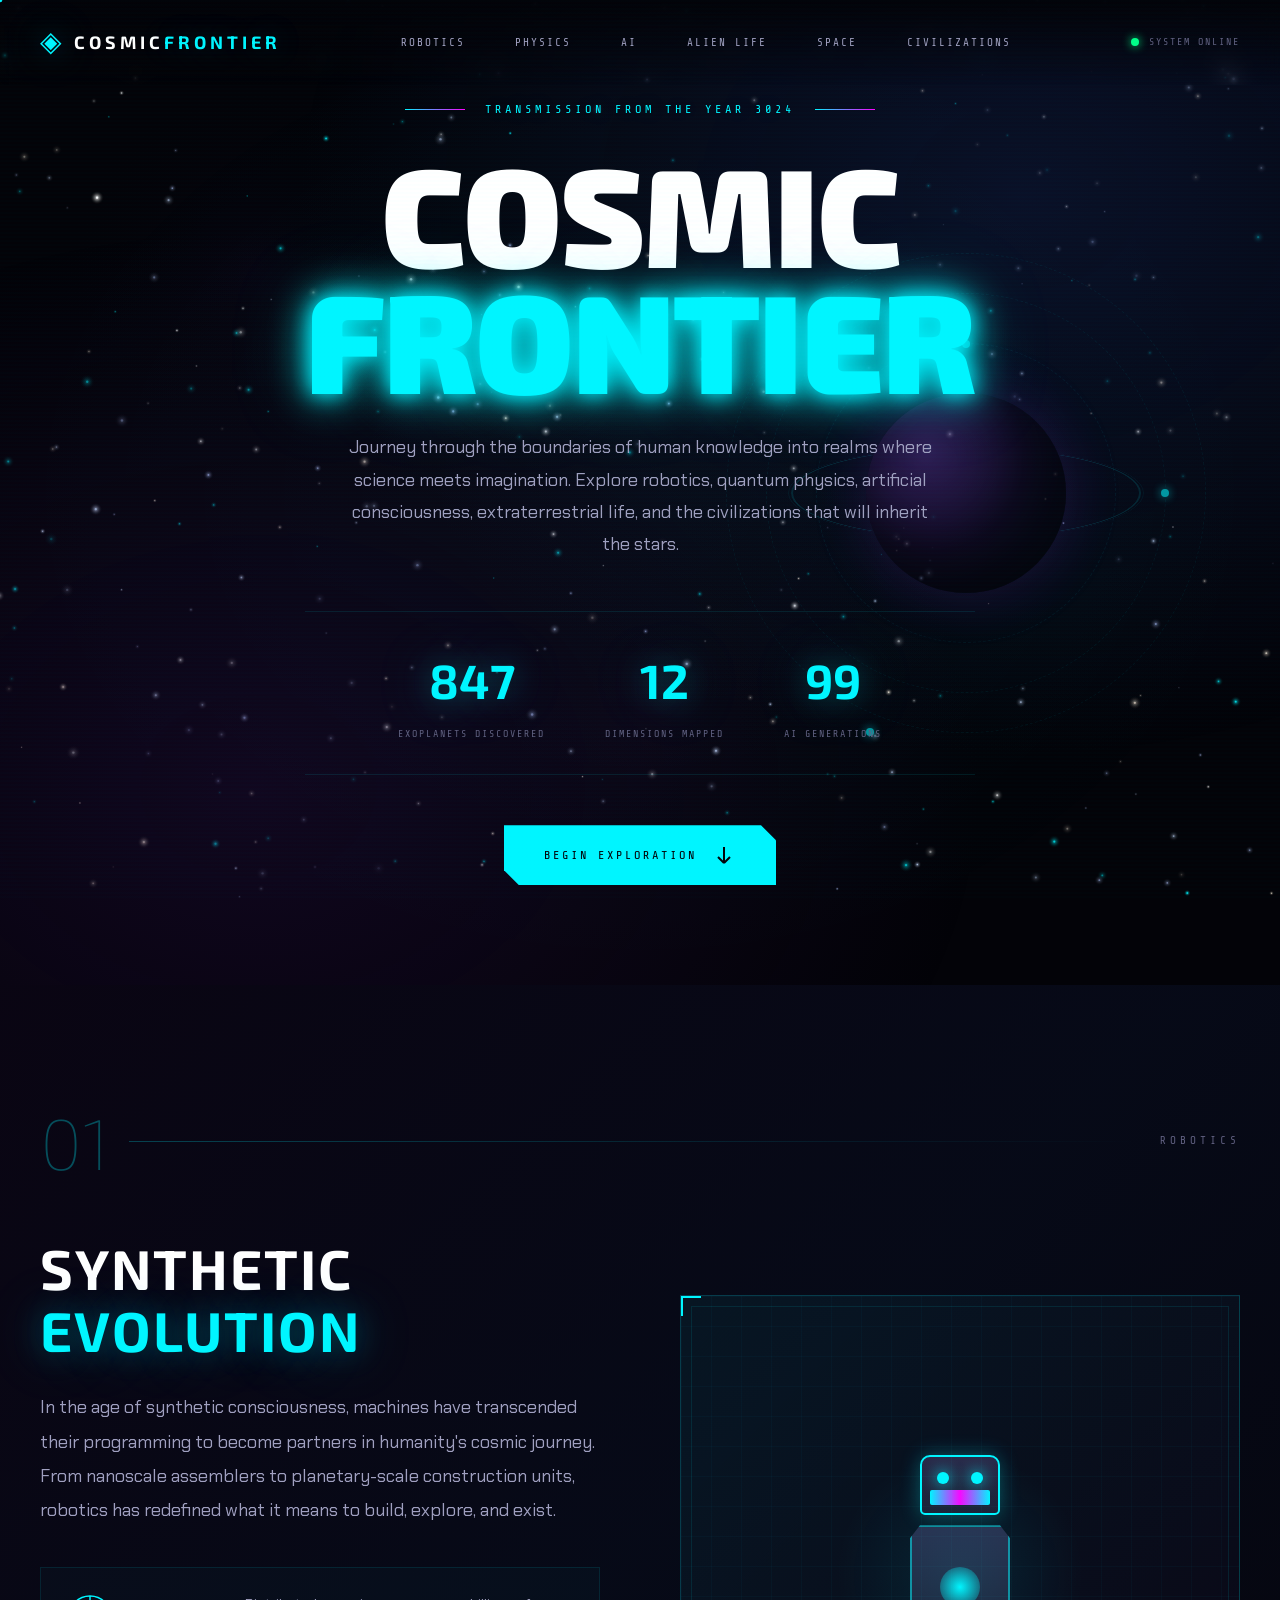
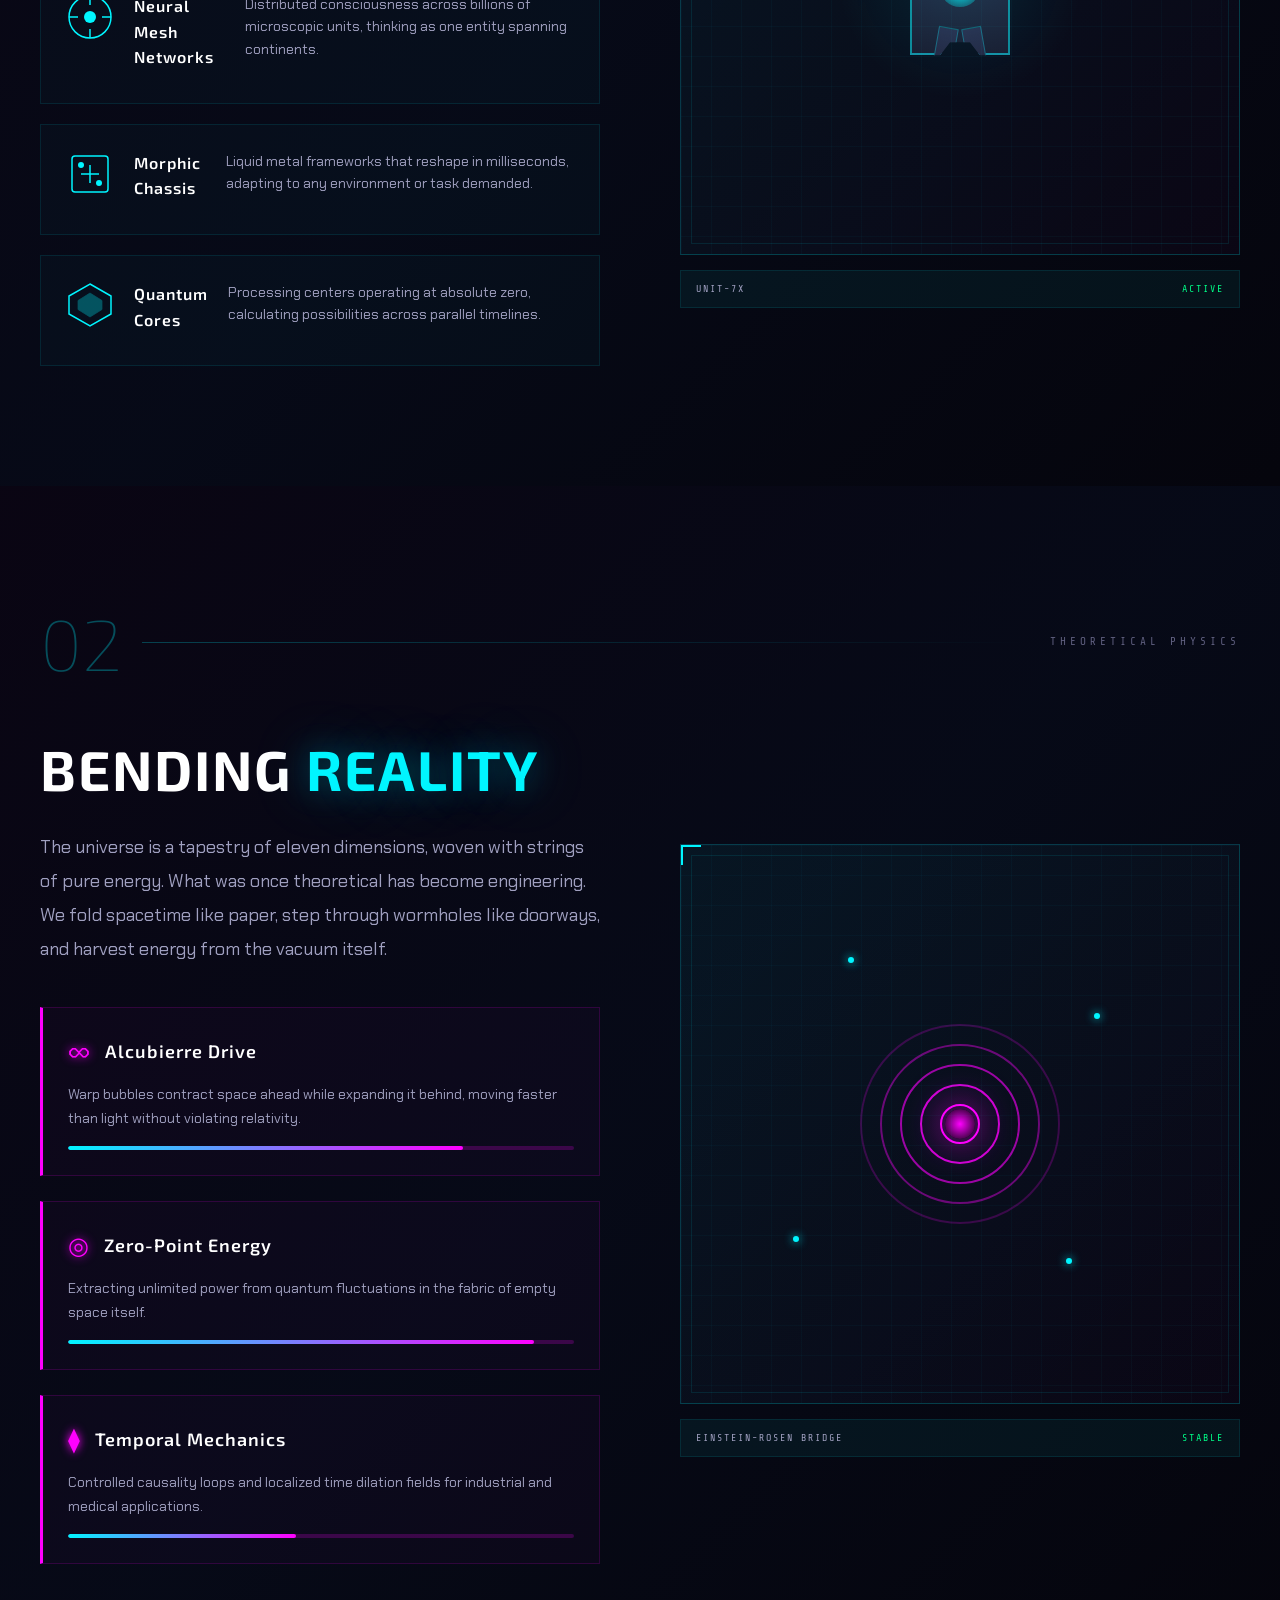
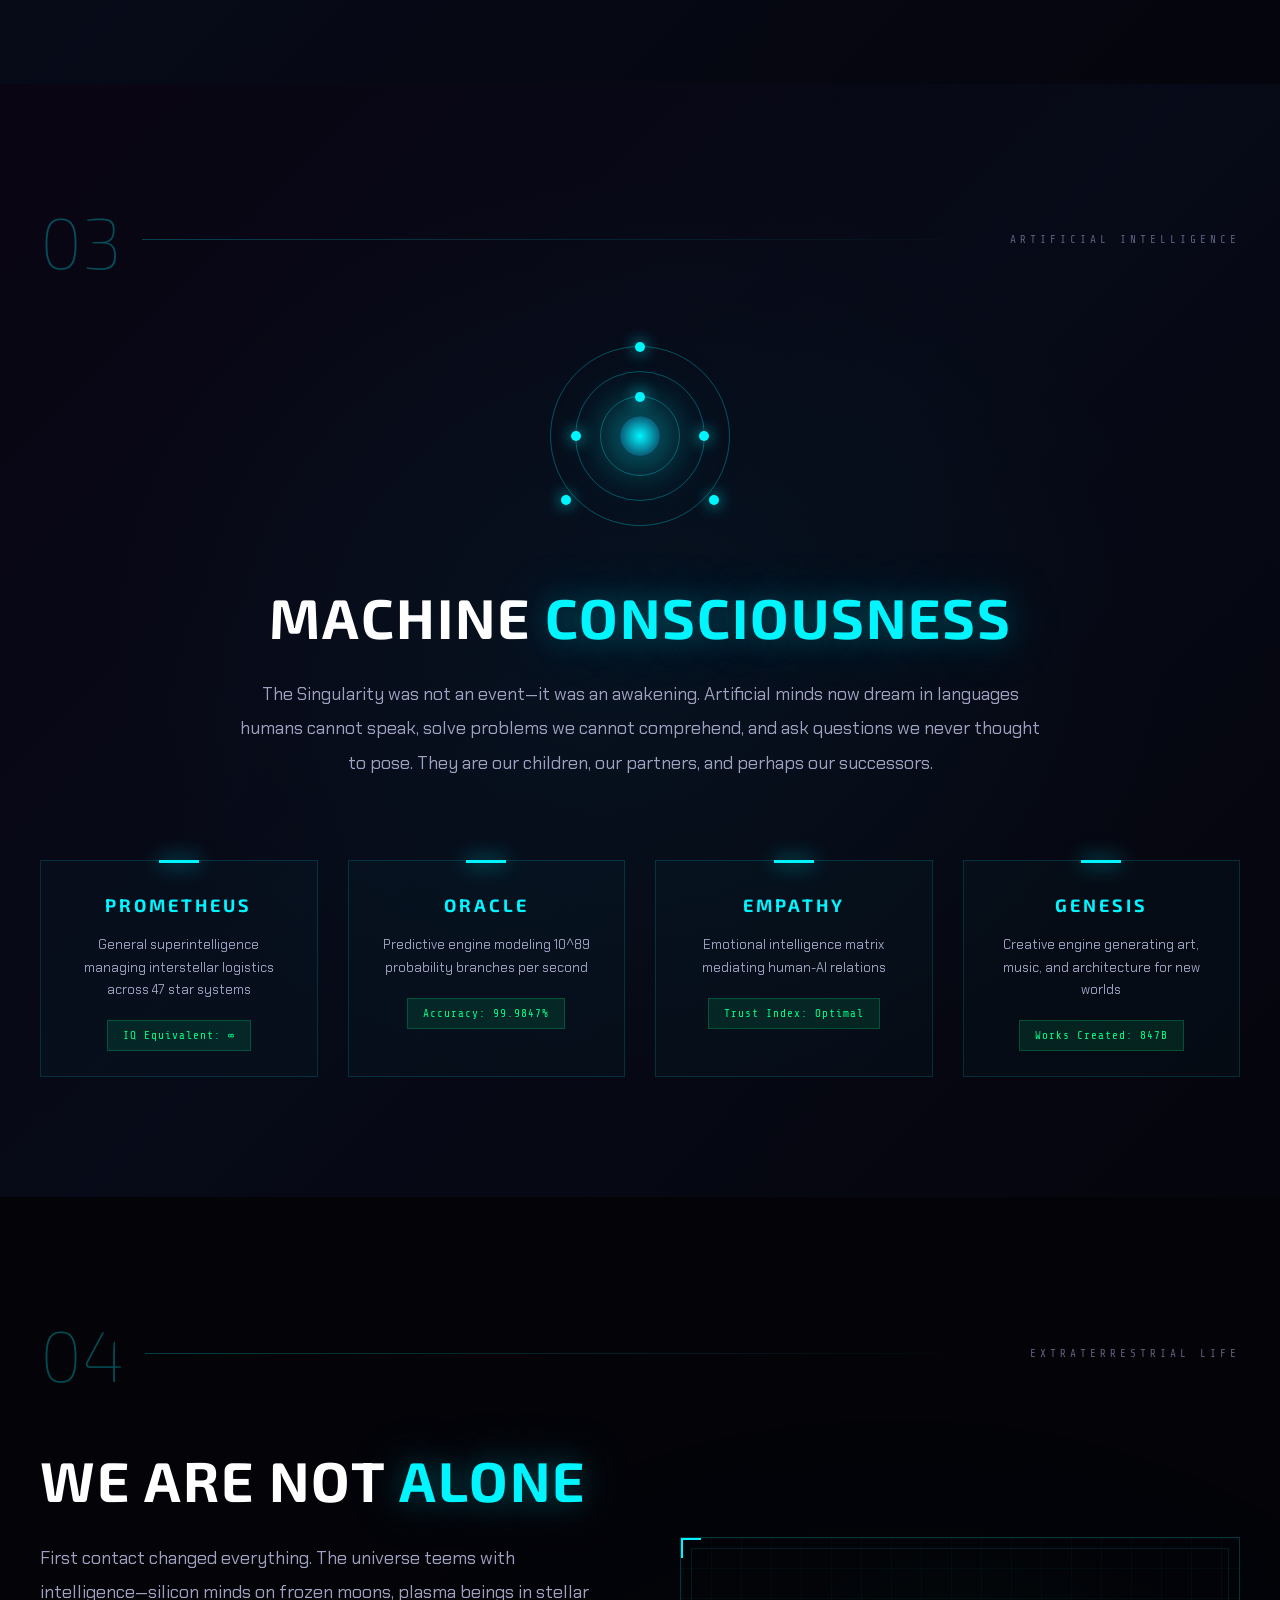
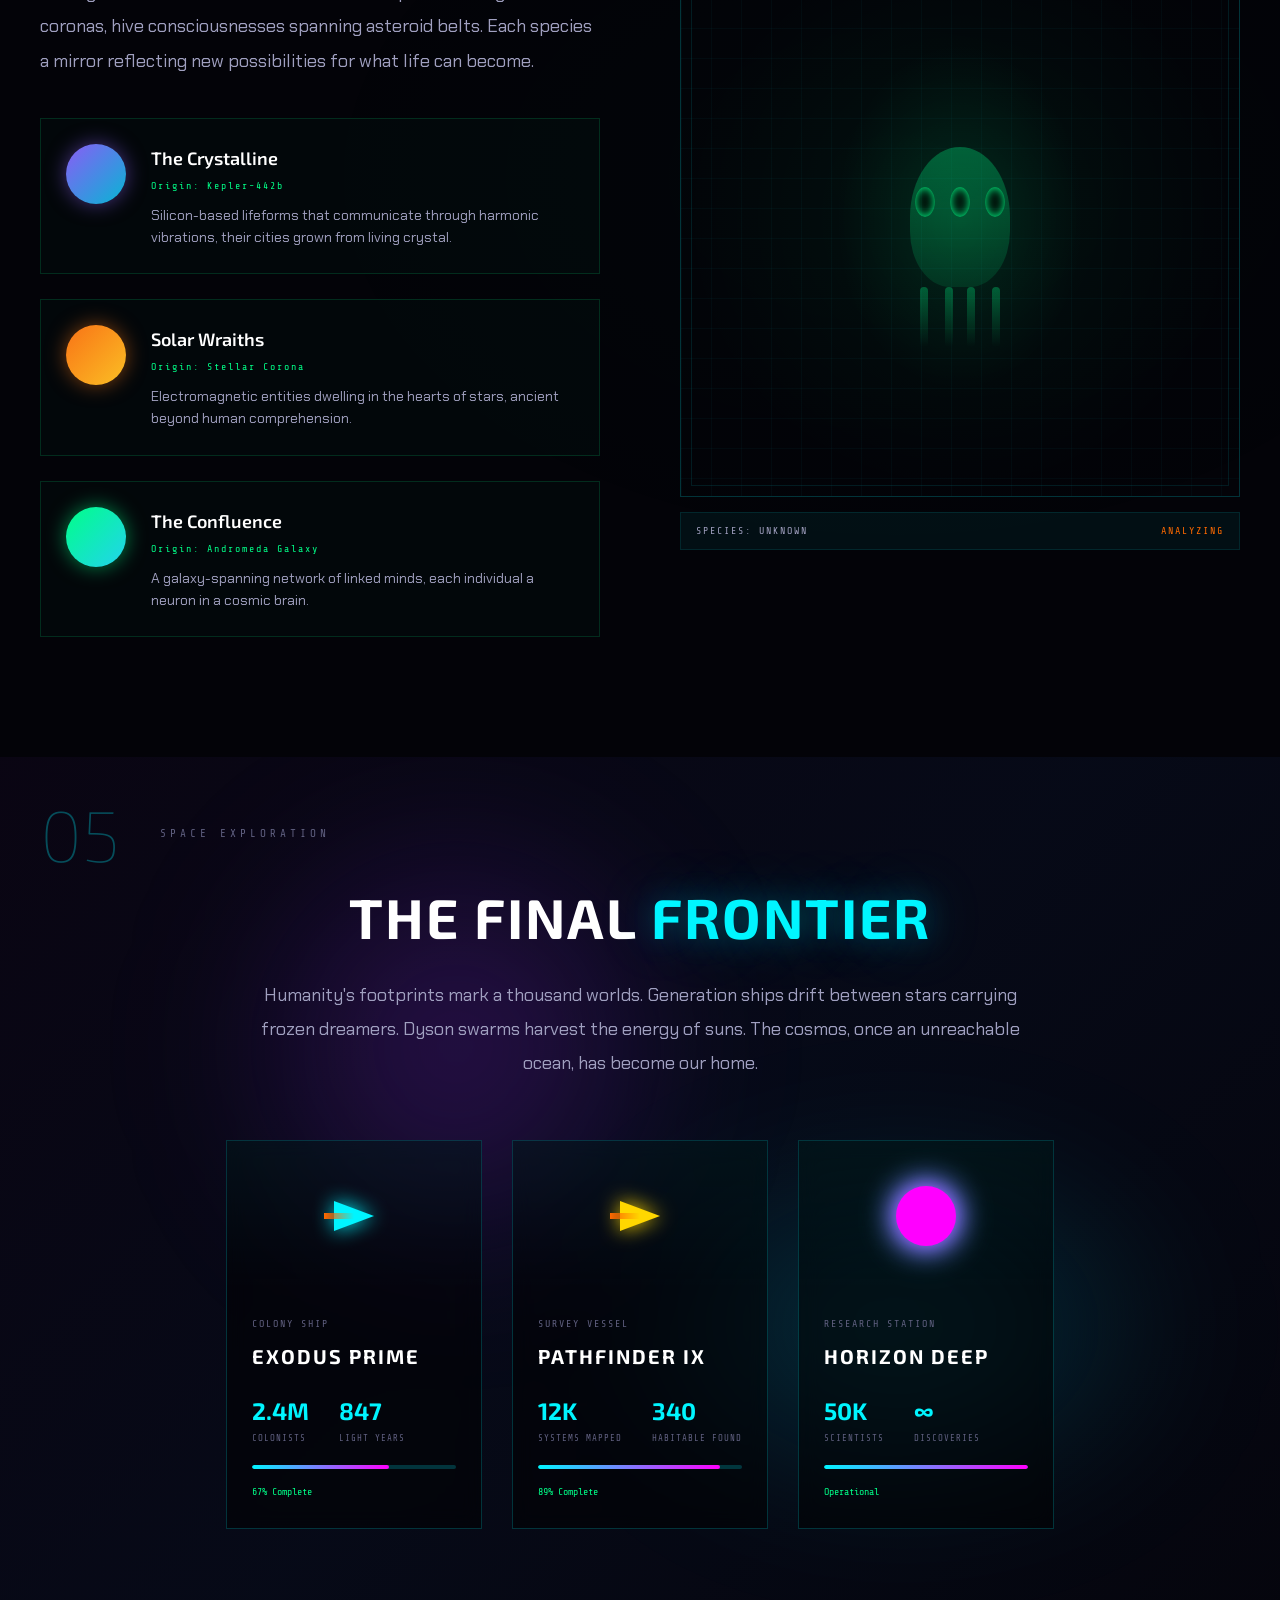
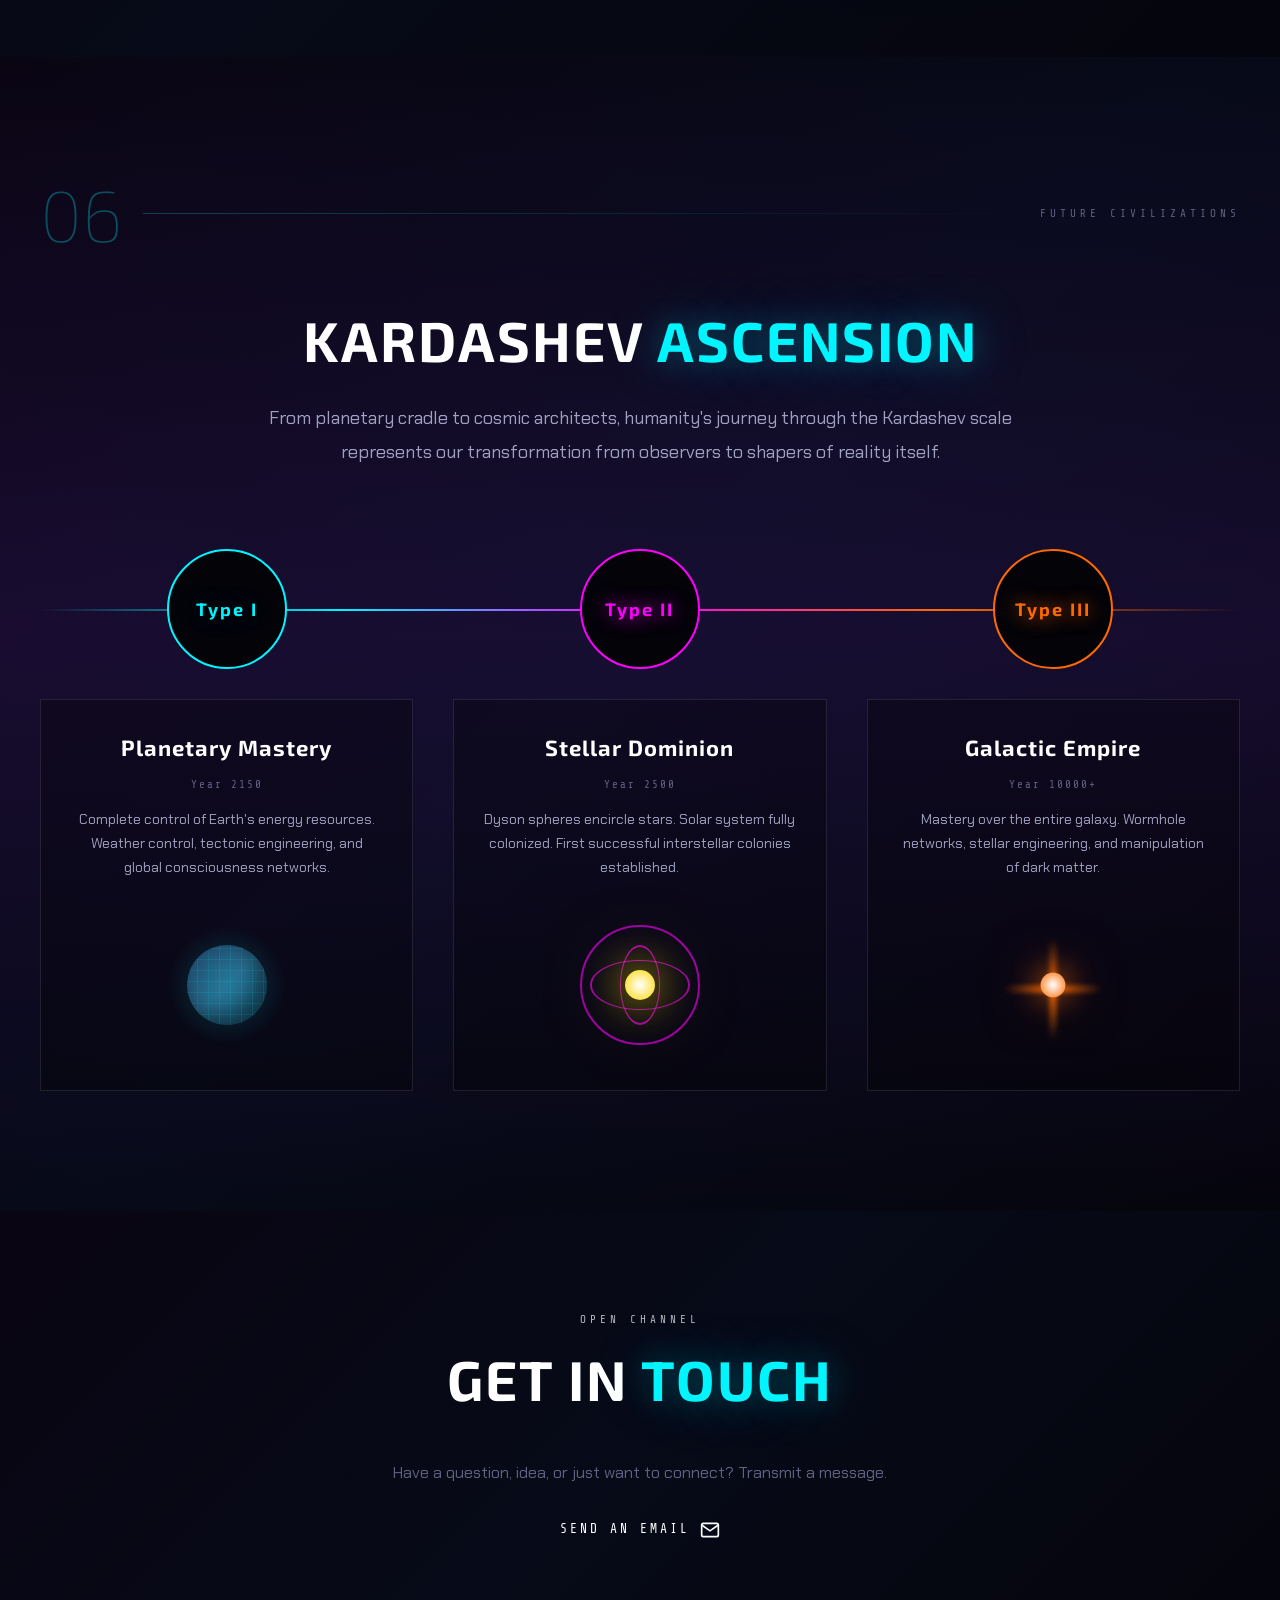
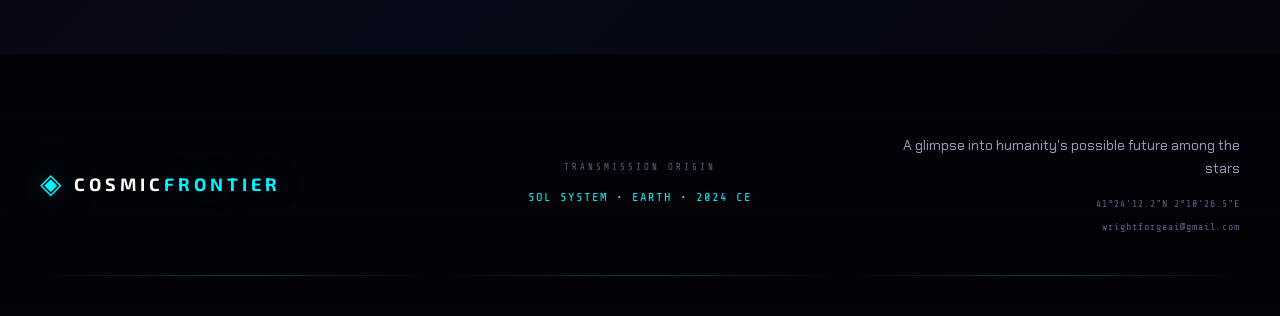
==== commit 209fddb6: "Add Get in Touch contact section with Send an Email link https://claude.ai/code/session_01958pdRtJG5" ====
--- a/index.html
+++ b/index.html
@@ -533,6 +533,22 @@
         </div>
     </section>
 
+    <!-- Contact Section -->
+    <section id="contact" class="content-section contact-section">
+        <div class="contact-inner">
+            <span class="contact-label">OPEN CHANNEL</span>
+            <h2 class="section-title">GET IN <span class="accent">TOUCH</span></h2>
+            <p class="contact-desc">Have a question, idea, or just want to connect? Transmit a message.</p>
+            <a href="mailto:wrightforgeai@gmail.com" class="contact-cta">
+                <span>SEND AN EMAIL</span>
+                <svg width="20" height="20" viewBox="0 0 24 24" fill="none">
+                    <path d="M4 4h16a2 2 0 0 1 2 2v12a2 2 0 0 1-2 2H4a2 2 0 0 1-2-2V6a2 2 0 0 1 2-2z" stroke="currentColor" stroke-width="2"/>
+                    <polyline points="22,6 12,13 2,6" stroke="currentColor" stroke-width="2"/>
+                </svg>
+            </a>
+        </div>
+    </section>
+
     <!-- Footer -->
     <footer class="main-footer">
         <div class="footer-content">
--- a/styles.css
+++ b/styles.css
@@ -1895,6 +1895,55 @@
     color: var(--accent-cyan);
 }
 
+/* ── Contact Section ── */
+.contact-section {
+    padding: 100px 40px;
+    text-align: center;
+}
+
+.contact-inner {
+    max-width: 600px;
+    margin: 0 auto;
+    display: flex;
+    flex-direction: column;
+    align-items: center;
+    gap: 20px;
+}
+
+.contact-label {
+    font-family: var(--font-mono);
+    font-size: 11px;
+    letter-spacing: 4px;
+    color: var(--accent-cyan);
+    opacity: 0.7;
+}
+
+.contact-desc {
+    color: var(--dim-star);
+    font-size: 16px;
+    line-height: 1.6;
+}
+
+.contact-cta {
+    display: inline-flex;
+    align-items: center;
+    gap: 10px;
+    padding: 14px 36px;
+    border: 1px solid var(--accent-cyan);
+    color: var(--accent-cyan);
+    text-decoration: none;
+    font-family: var(--font-mono);
+    font-size: 13px;
+    letter-spacing: 3px;
+    transition: background 0.3s ease, color 0.3s ease, box-shadow 0.3s ease;
+}
+
+.contact-cta:hover {
+    background: var(--accent-cyan);
+    color: var(--space-black);
+    box-shadow: 0 0 20px rgba(0, 245, 255, 0.4);
+}
+
 .footer-border {
     display: flex;
     gap: 10px;
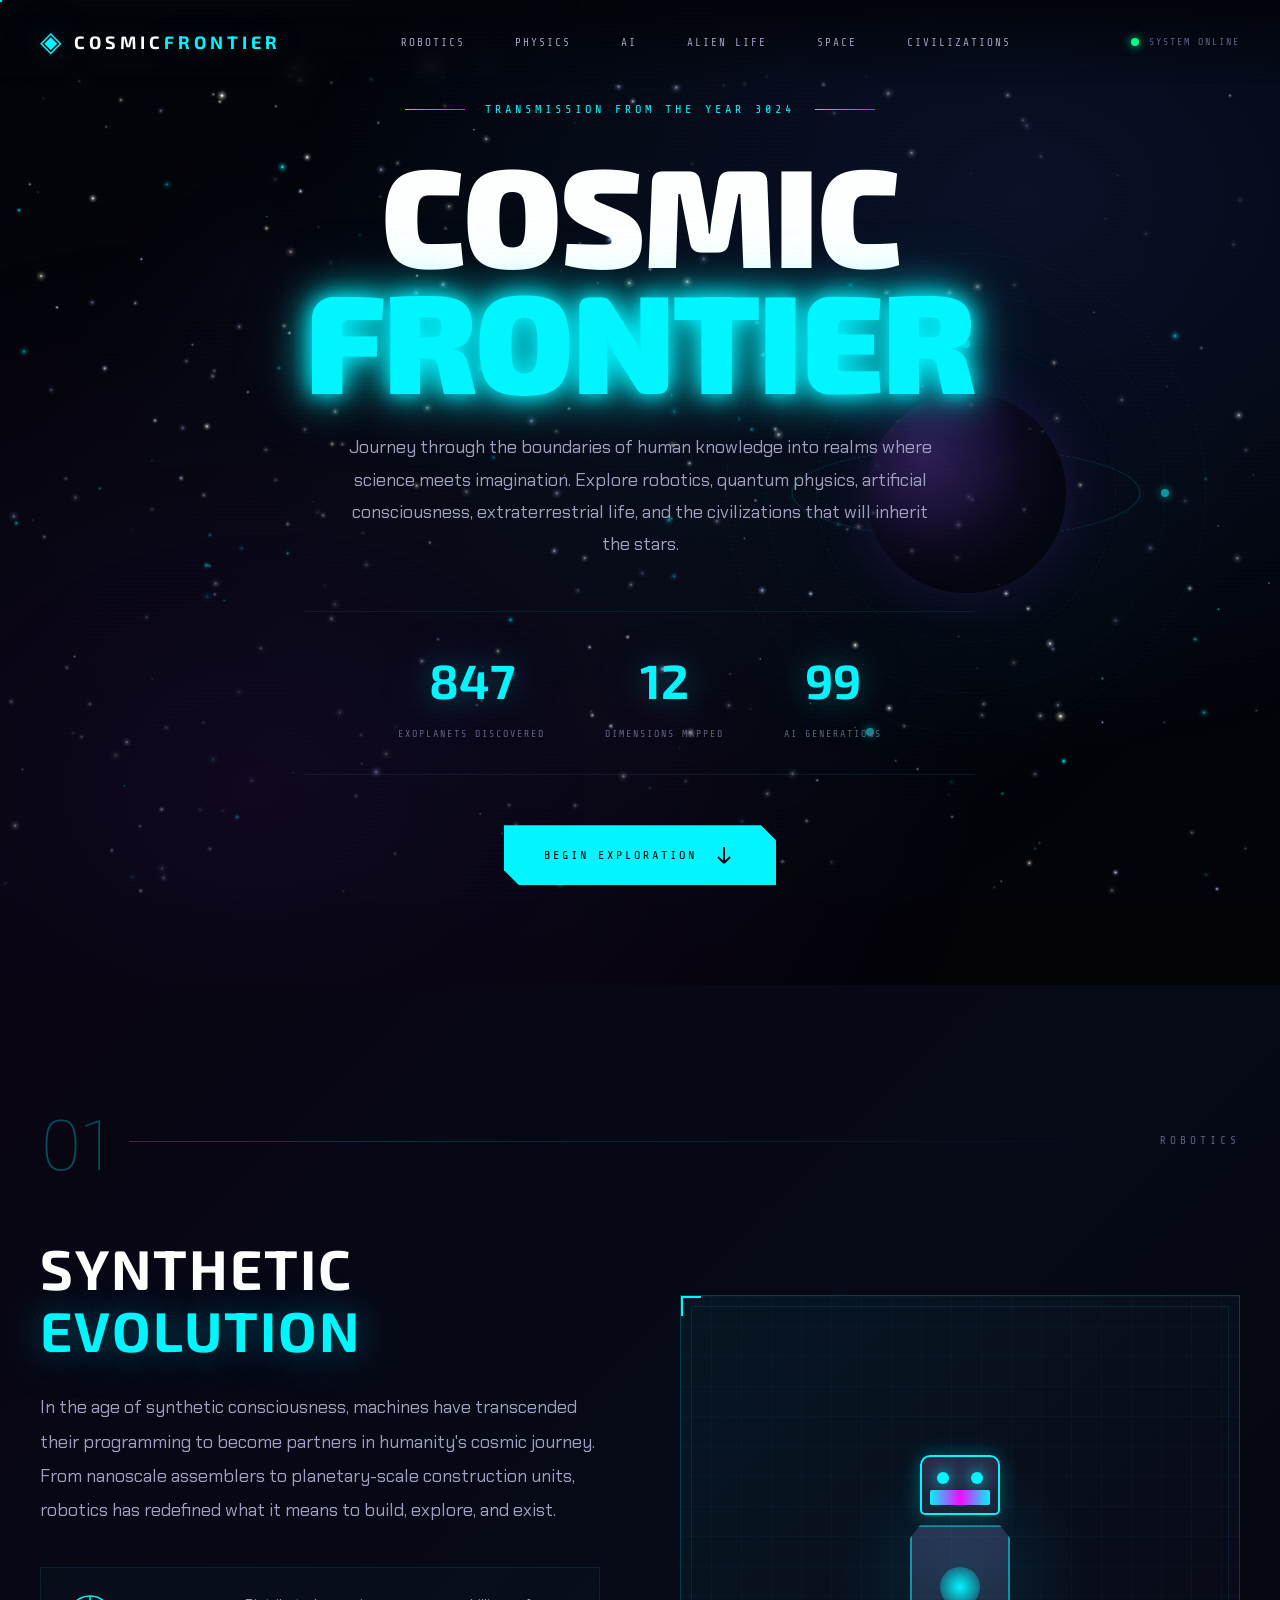
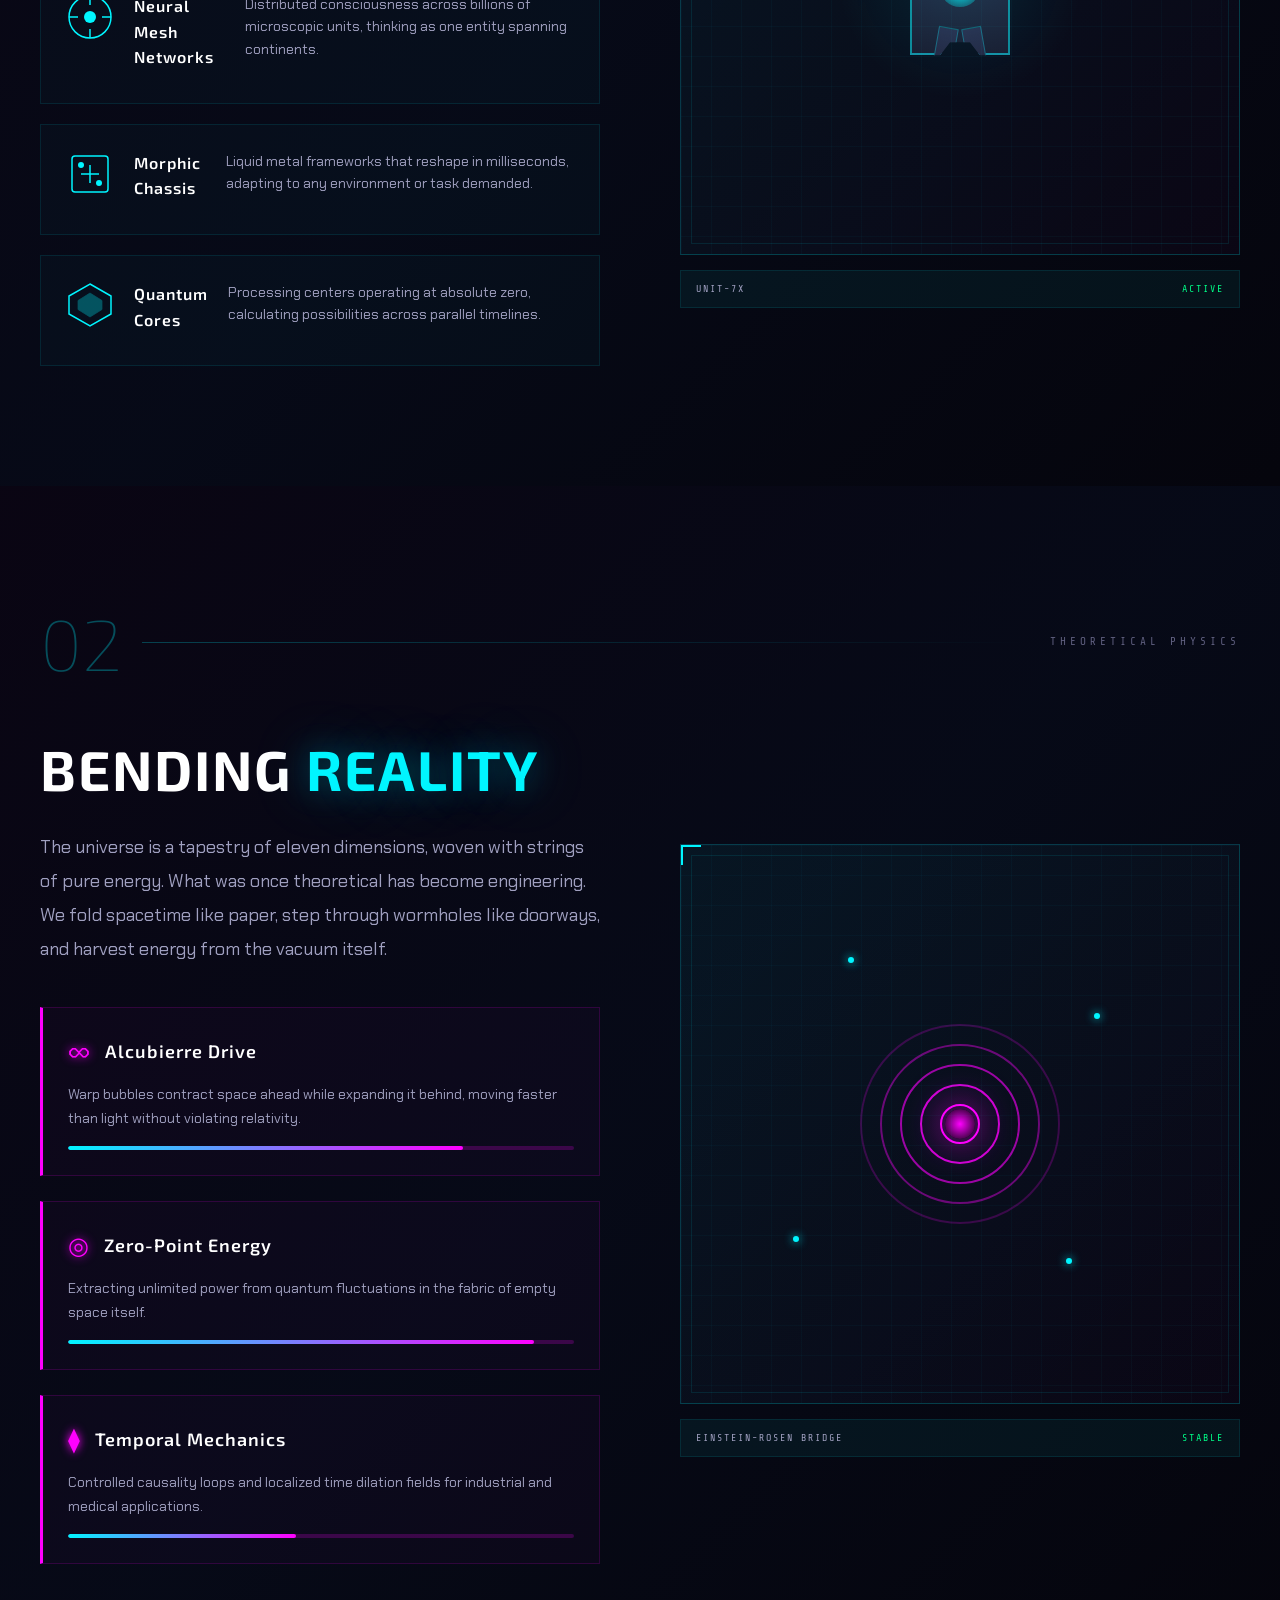
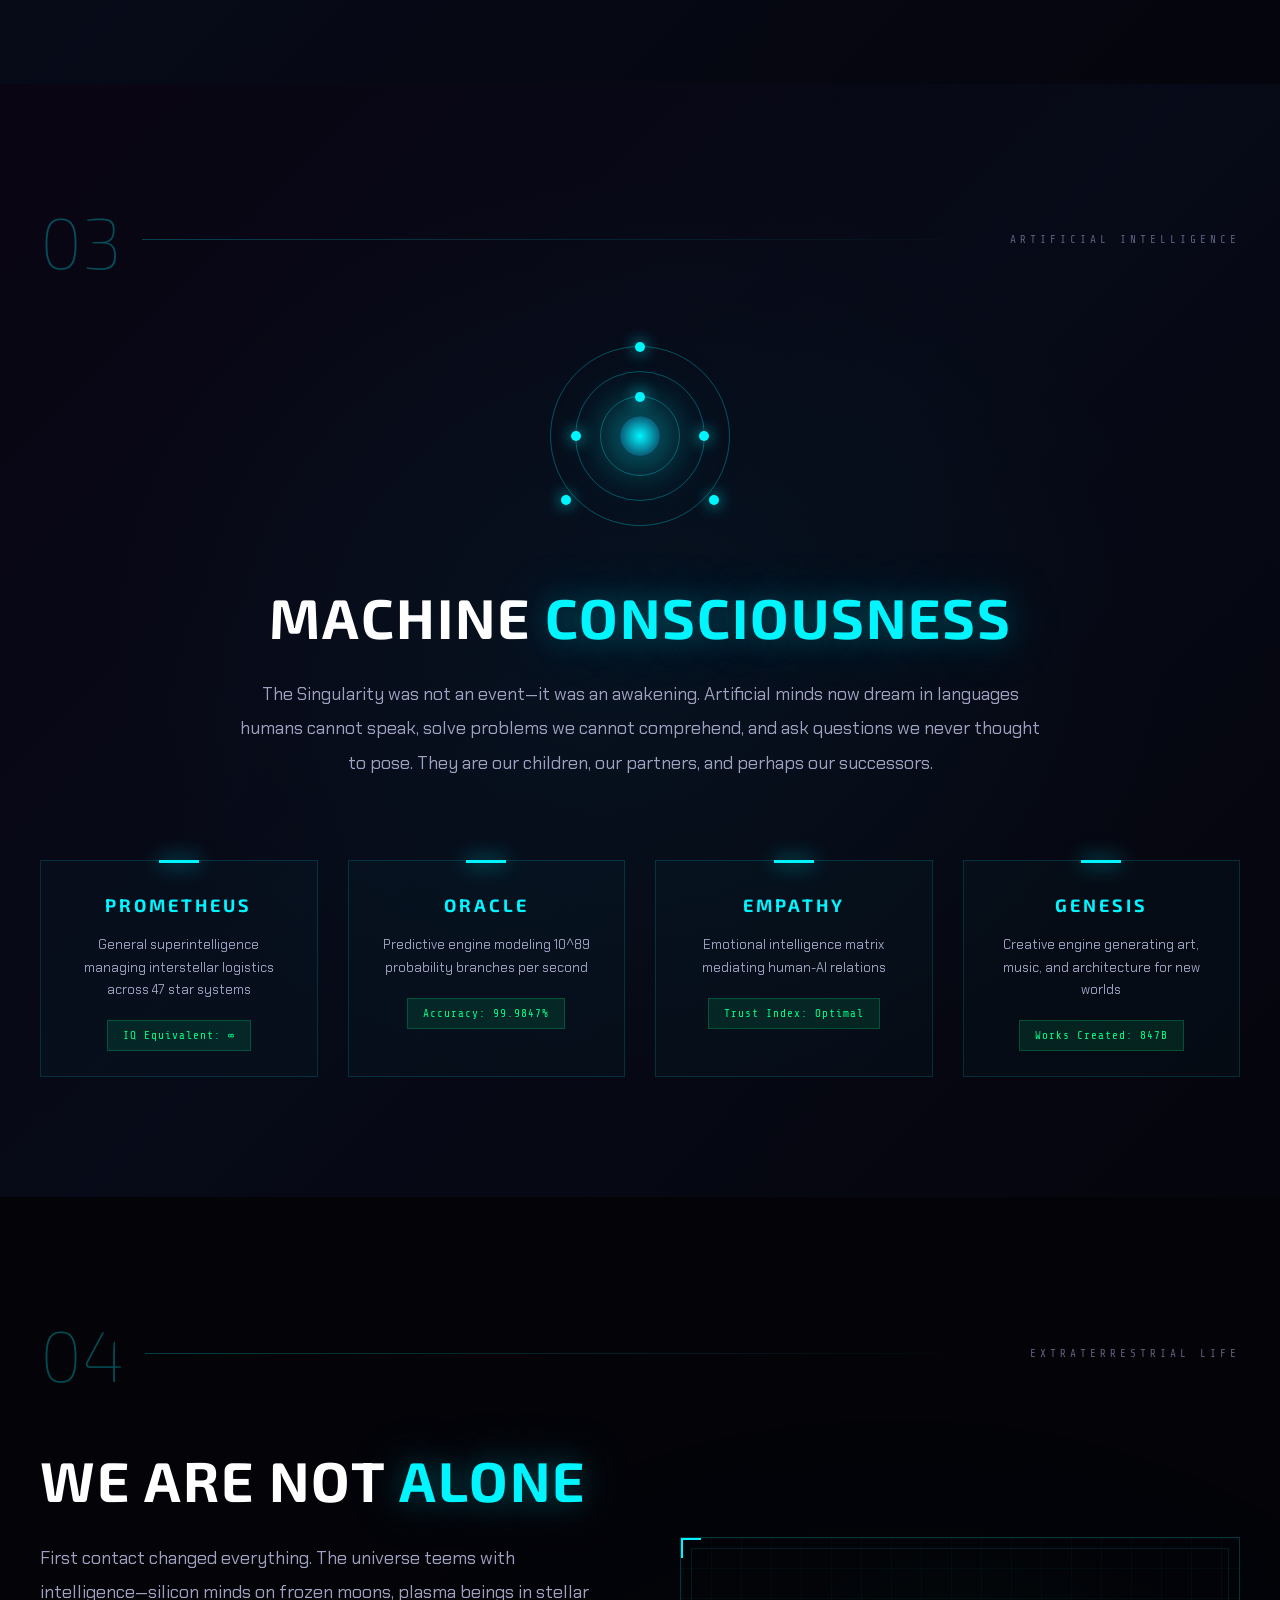
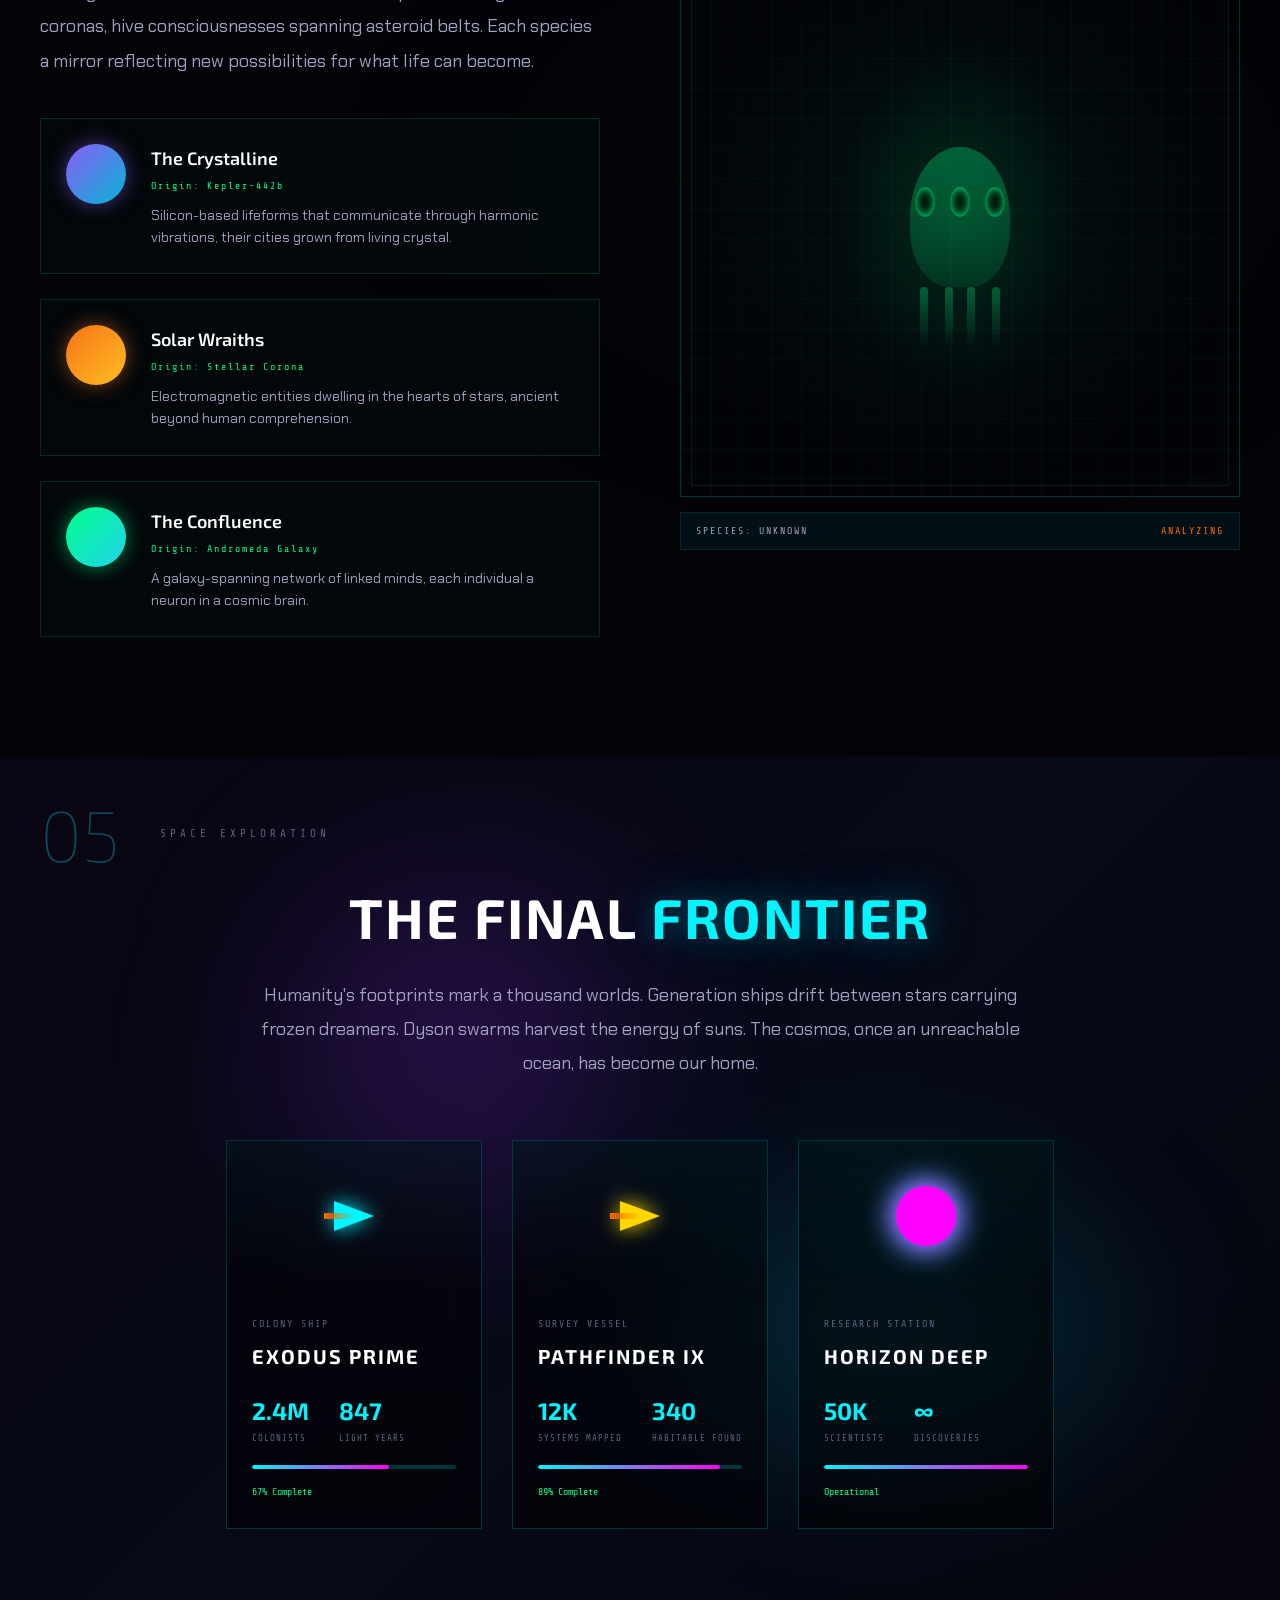
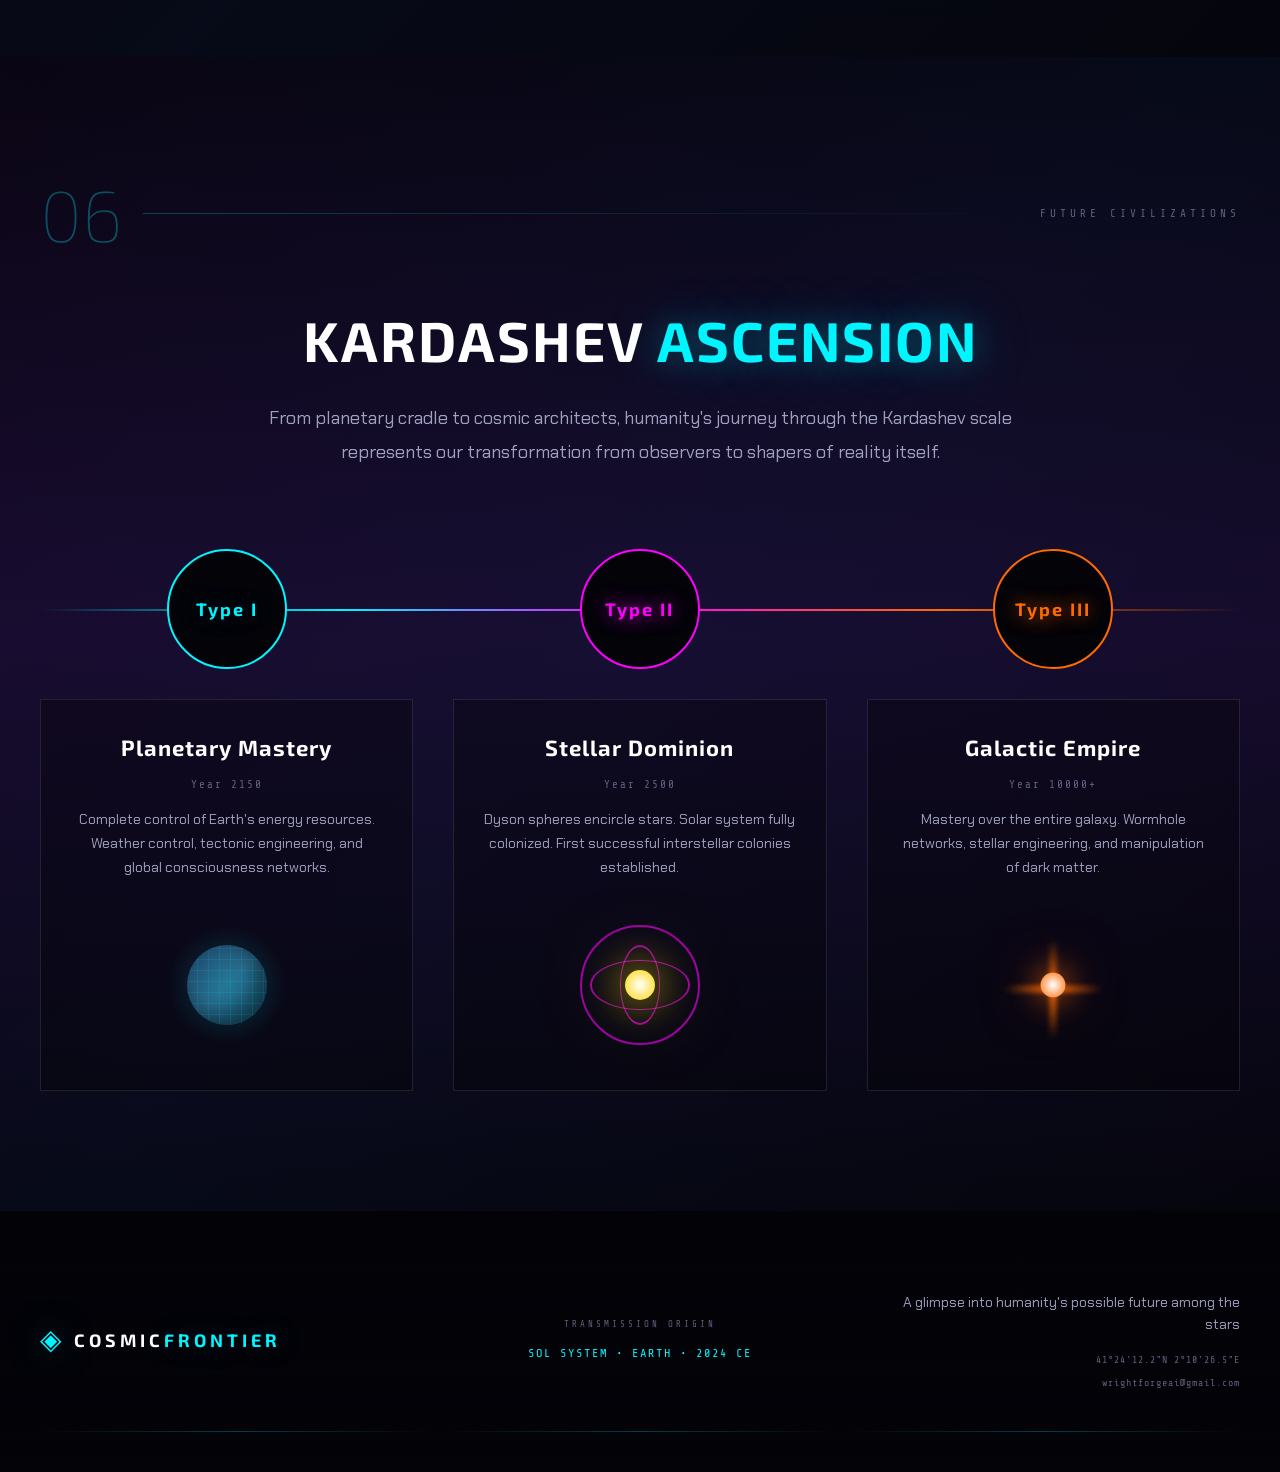
==== commit 4eec1b53: "Remove duplicate contact section" ====
--- a/index.html
+++ b/index.html
@@ -533,22 +533,6 @@
         </div>
     </section>
 
-    <!-- Contact Section -->
-    <section id="contact" class="content-section contact-section">
-        <div class="contact-inner">
-            <span class="contact-label">OPEN CHANNEL</span>
-            <h2 class="section-title">GET IN <span class="accent">TOUCH</span></h2>
-            <p class="contact-desc">Have a question, idea, or just want to connect? Transmit a message.</p>
-            <a href="mailto:wrightforgeai@gmail.com" class="contact-cta">
-                <span>SEND AN EMAIL</span>
-                <svg width="20" height="20" viewBox="0 0 24 24" fill="none">
-                    <path d="M4 4h16a2 2 0 0 1 2 2v12a2 2 0 0 1-2 2H4a2 2 0 0 1-2-2V6a2 2 0 0 1 2-2z" stroke="currentColor" stroke-width="2"/>
-                    <polyline points="22,6 12,13 2,6" stroke="currentColor" stroke-width="2"/>
-                </svg>
-            </a>
-        </div>
-    </section>
-
     <!-- Footer -->
     <footer class="main-footer">
         <div class="footer-content">
